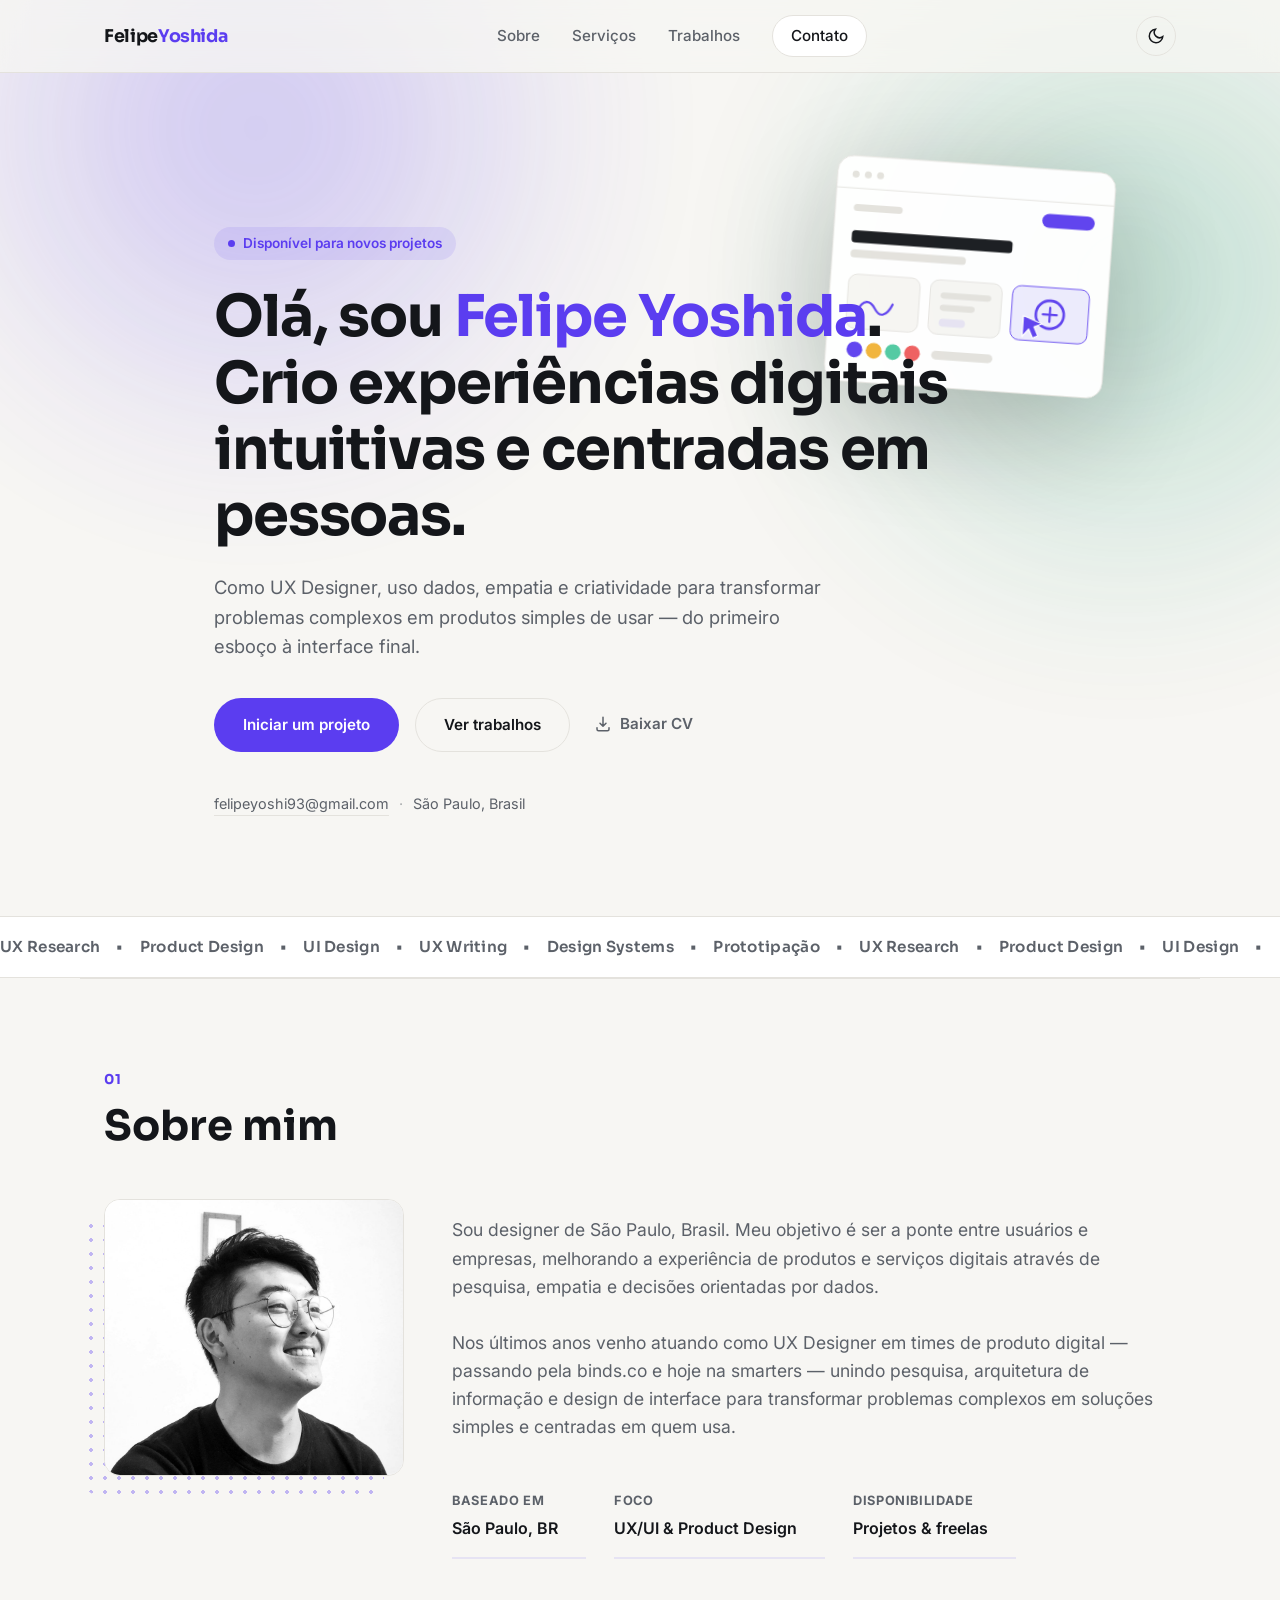
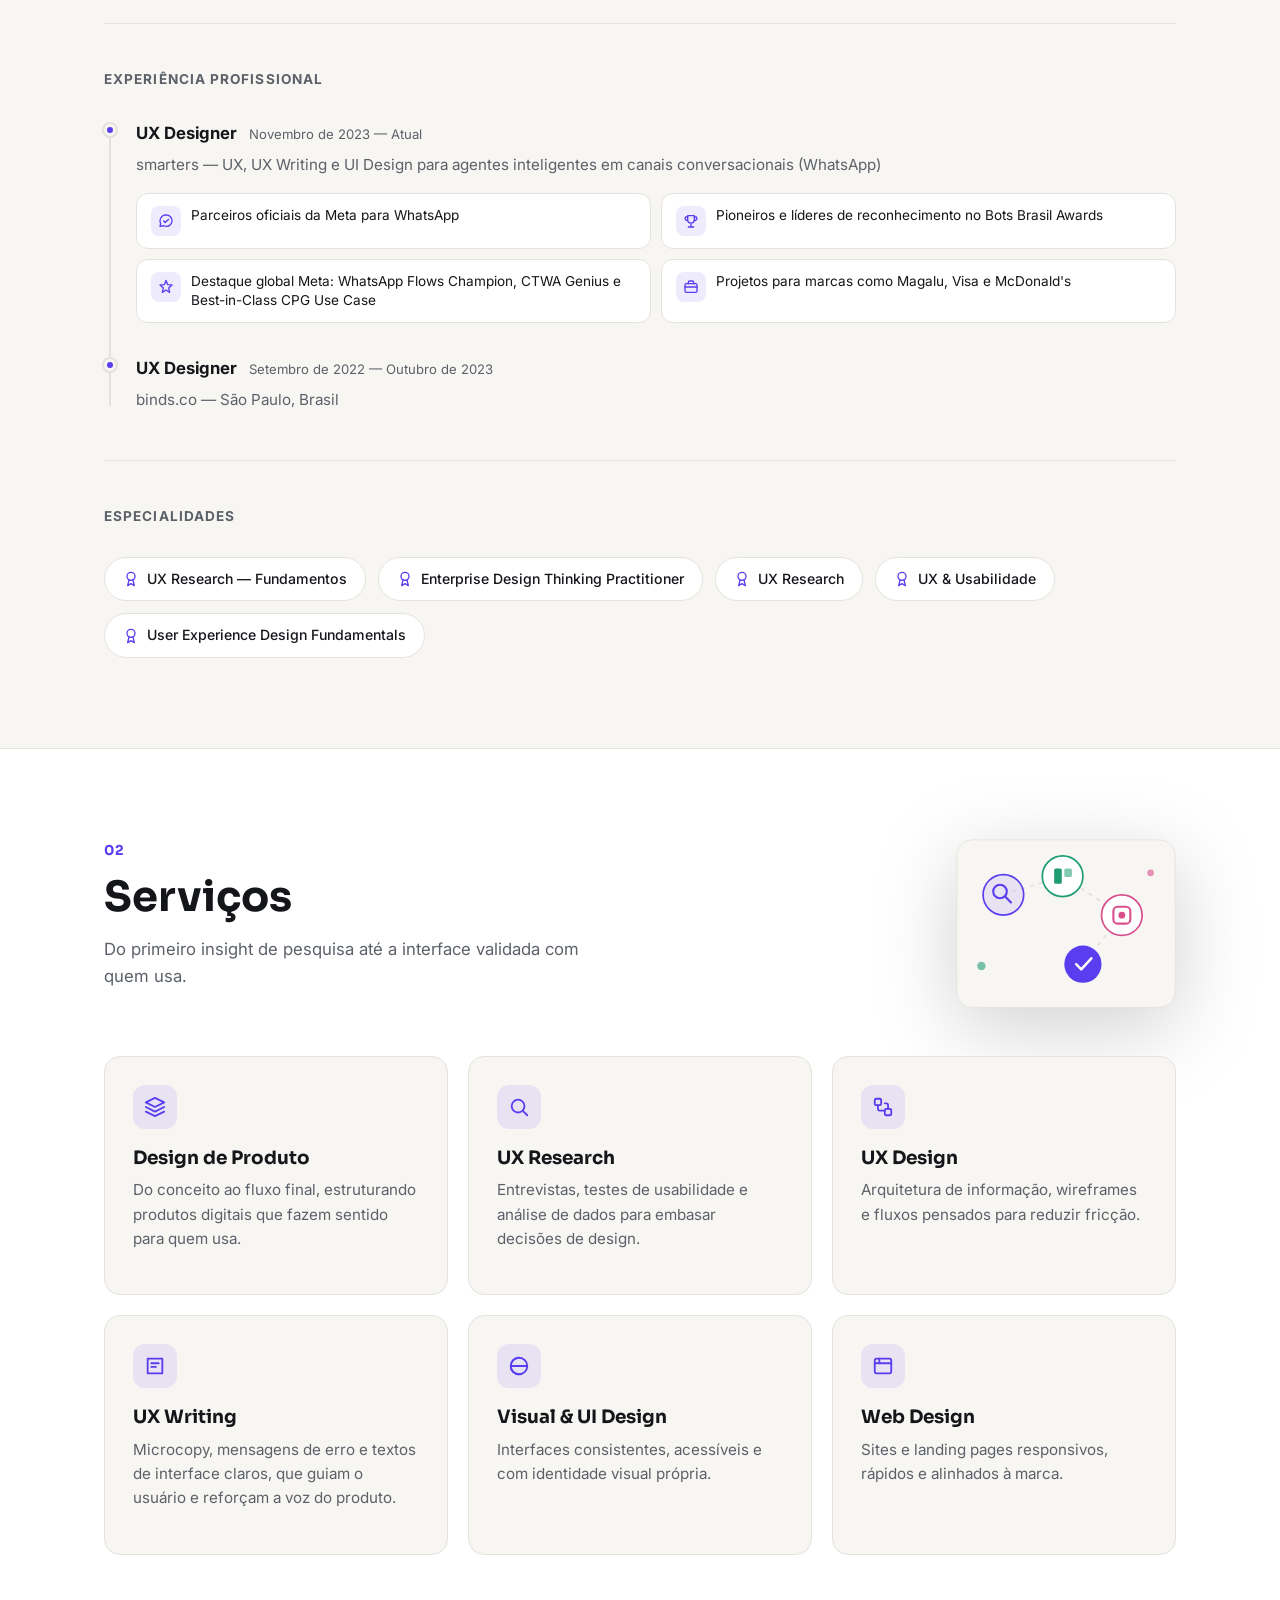
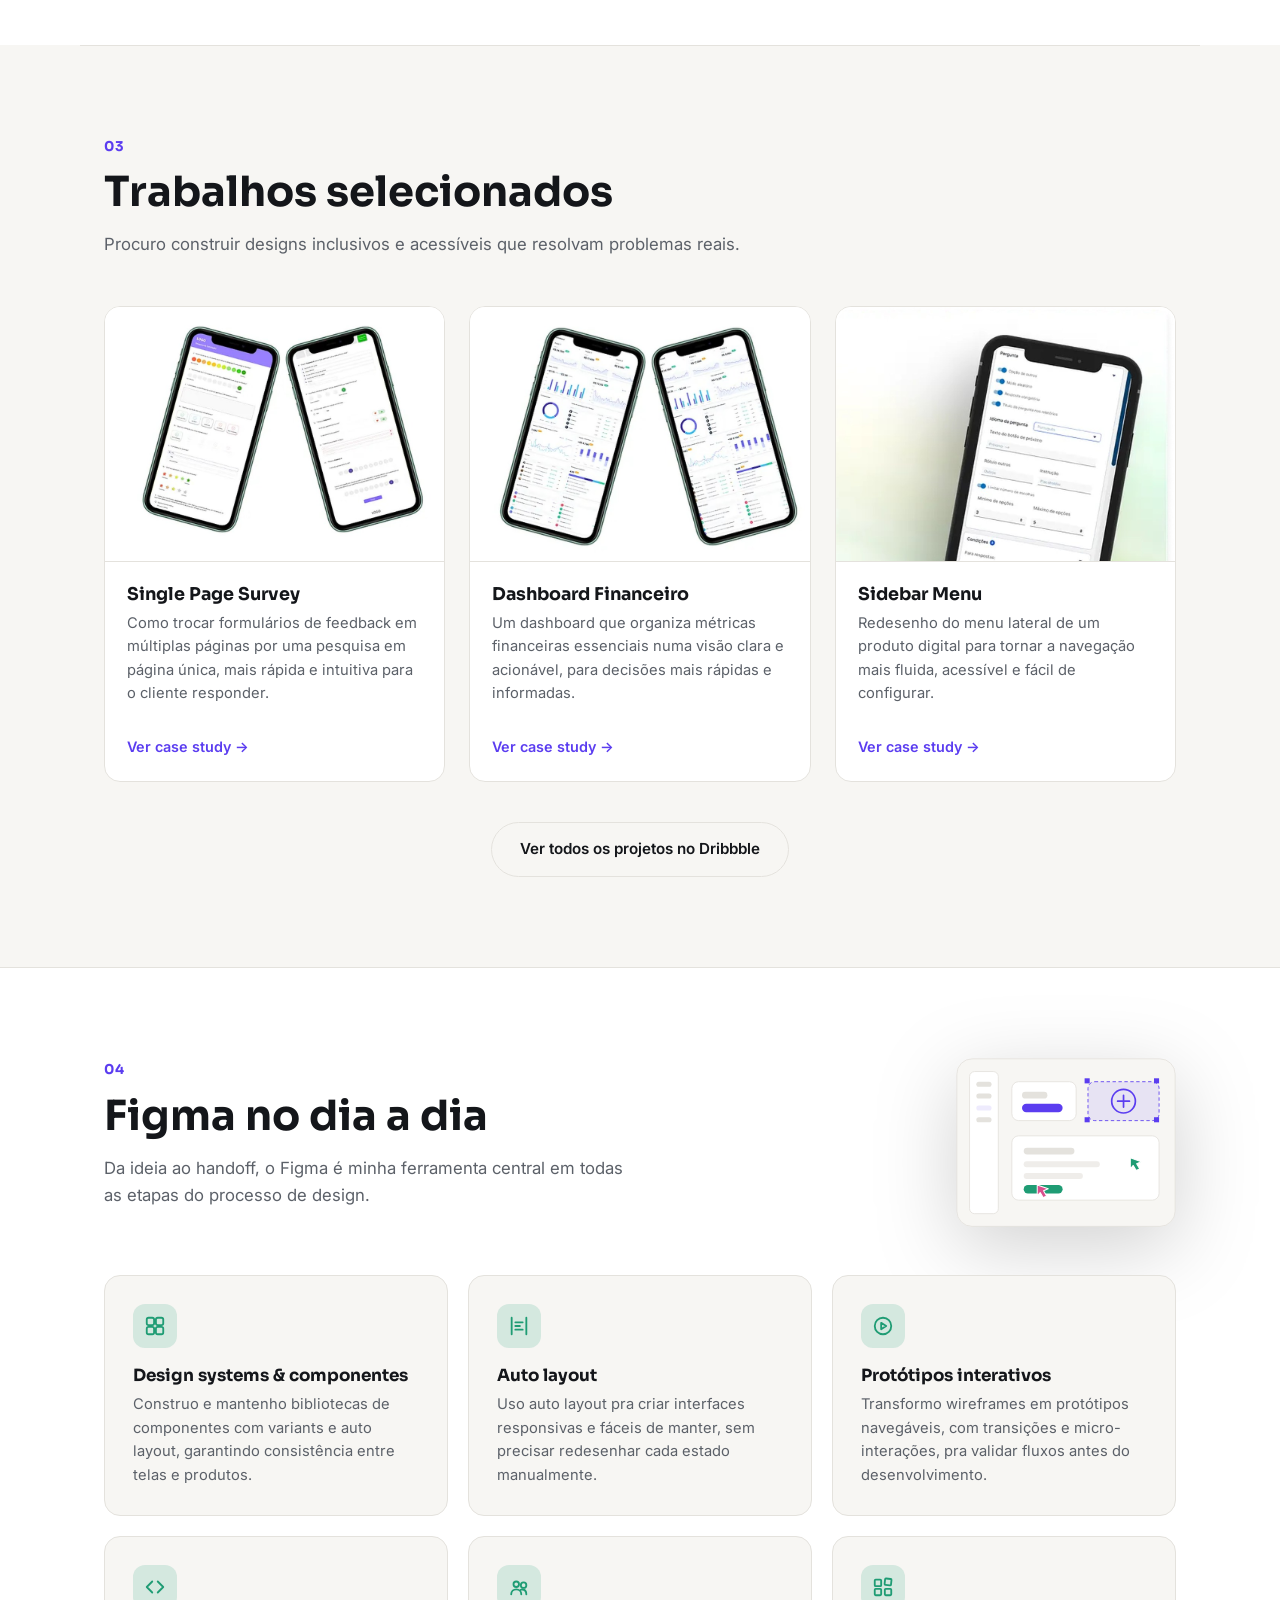
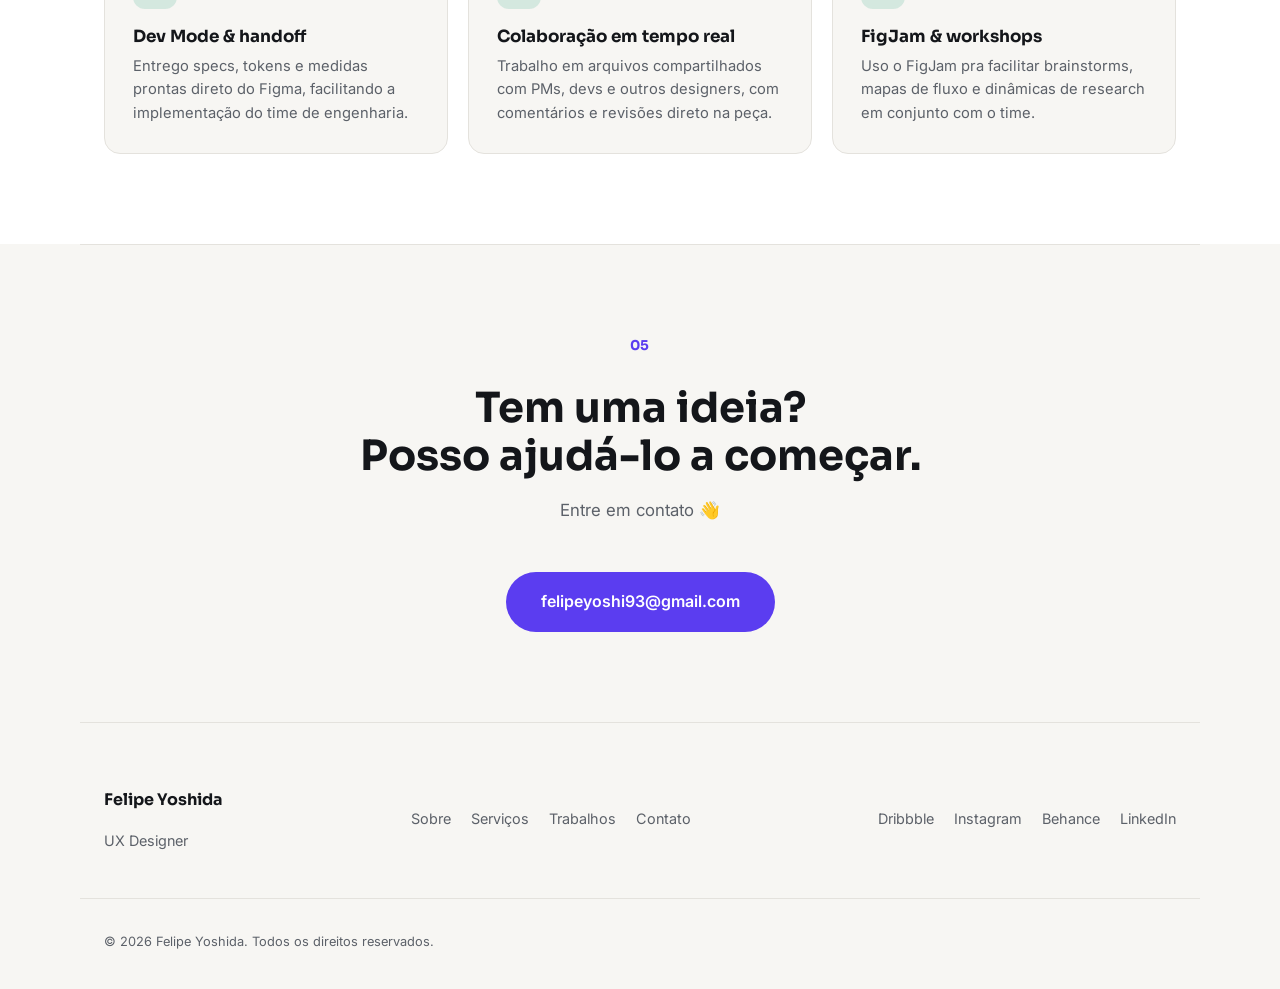
==== index.html @ 9446026a "Initial commit" ====
<!DOCTYPE html>
<html lang="pt-BR">
<head>
<meta charset="UTF-8">
<meta name="viewport" content="width=device-width, initial-scale=1.0">
<title>Felipe Yoshida — UX Designer</title>
<meta name="description" content="Felipe Yoshida, UX Designer em São Paulo. Design de produto, pesquisa de usuário e UI focados em resolver problemas reais.">

<!-- TROQUE pela URL final do site quando publicar (usada no canonical e no Open Graph) -->
<link rel="canonical" href="https://www.felipeyoshida.com/">
<meta property="og:type" content="website">
<meta property="og:title" content="Felipe Yoshida — UX Designer">
<meta property="og:description" content="UX Designer em São Paulo. Design de produto, pesquisa de usuário e UI focados em resolver problemas reais.">
<meta property="og:url" content="https://www.felipeyoshida.com/">
<meta property="og:image" content="https://www.felipeyoshida.com/assets/felipe-photo.jpg">
<meta property="og:locale" content="pt_BR">
<meta name="twitter:card" content="summary_large_image">
<meta name="twitter:title" content="Felipe Yoshida — UX Designer">
<meta name="twitter:description" content="UX Designer em São Paulo. Design de produto, pesquisa de usuário e UI focados em resolver problemas reais.">
<meta name="twitter:image" content="https://www.felipeyoshida.com/assets/felipe-photo.jpg">

<meta name="color-scheme" content="dark light">
<meta name="theme-color" content="#0b0d10" media="(prefers-color-scheme: dark)">
<meta name="theme-color" content="#f7f6f3" media="(prefers-color-scheme: light)">

<link rel="icon" href="data:image/svg+xml,%3Csvg xmlns='http://www.w3.org/2000/svg' viewBox='0 0 32 32'%3E%3Crect width='32' height='32' rx='8' fill='%237c5cff'/%3E%3Ctext x='16' y='22' font-family='sans-serif' font-size='16' font-weight='700' fill='%23ffffff' text-anchor='middle'%3EFY%3C/text%3E%3C/svg%3E">
<link rel="apple-touch-icon" href="data:image/svg+xml,%3Csvg xmlns='http://www.w3.org/2000/svg' viewBox='0 0 32 32'%3E%3Crect width='32' height='32' rx='8' fill='%237c5cff'/%3E%3Ctext x='16' y='22' font-family='sans-serif' font-size='16' font-weight='700' fill='%23ffffff' text-anchor='middle'%3EFY%3C/text%3E%3C/svg%3E">

<link rel="preconnect" href="https://fonts.googleapis.com">
<link rel="preconnect" href="https://fonts.gstatic.com" crossorigin>
<link href="https://fonts.googleapis.com/css2?family=Inter:wght@400;500;600;700;800&family=Sora:wght@600;700;800&display=swap" rel="stylesheet">

<link rel="stylesheet" href="css/style.css">

<script type="application/ld+json">
{
  "@context": "https://schema.org",
  "@type": "Person",
  "name": "Felipe Yoshida",
  "jobTitle": "UX Designer",
  "worksFor": {
    "@type": "Organization",
    "name": "smarters"
  },
  "email": "mailto:felipeyoshi93@gmail.com",
  "address": {
    "@type": "PostalAddress",
    "addressLocality": "São Paulo",
    "addressCountry": "BR"
  },
  "sameAs": [
    "https://dribbble.com/felipe_yoshida",
    "https://www.instagram.com/felipe.tadashi",
    "https://www.behance.net/felipeyoshida1",
    "https://www.linkedin.com/in/felipe-yoshida"
  ]
}
</script>
</head>
<body>

<a class="skip-link" href="#main-content">Pular para o conteúdo</a>

<div class="scroll-progress" id="scroll-progress" aria-hidden="true"></div>

<div class="noise-overlay" aria-hidden="true"></div>

<header class="site-header" id="top">
  <div class="container header-inner">
    <a href="#top" class="logo">Felipe<span>Yoshida</span></a>

    <nav class="main-nav" id="main-nav" aria-label="Navegação principal">
      <a href="#sobre">Sobre</a>
      <a href="#servicos">Serviços</a>
      <a href="#trabalhos">Trabalhos</a>
      <a href="#contato" class="nav-cta">Contato</a>
    </nav>

    <div class="header-actions">
      <button class="theme-toggle" id="theme-toggle" aria-label="Alternar tema claro/escuro" type="button">
        <svg class="icon icon-sun" viewBox="0 0 24 24" fill="none" stroke="currentColor" stroke-width="2"><circle cx="12" cy="12" r="4"/><path d="M12 2v2M12 20v2M4.9 4.9l1.4 1.4M17.7 17.7l1.4 1.4M2 12h2M20 12h2M4.9 19.1l1.4-1.4M17.7 6.3l1.4-1.4"/></svg>
        <svg class="icon icon-moon" viewBox="0 0 24 24" fill="none" stroke="currentColor" stroke-width="2"><path d="M21 12.8A9 9 0 1 1 11.2 3 7 7 0 0 0 21 12.8Z"/></svg>
      </button>
      <button class="menu-toggle" id="menu-toggle" aria-label="Abrir menu" aria-expanded="false" type="button">
        <span></span><span></span><span></span>
      </button>
    </div>
  </div>
</header>

<main id="main-content" tabindex="-1">

  <!-- HERO -->
  <section class="hero container">
    <div class="hero-visual" aria-hidden="true">
      <svg viewBox="0 0 320 260" xmlns="http://www.w3.org/2000/svg" role="img">
        <rect x="1" y="1" width="318" height="258" rx="18" fill="var(--bg-elevated)" stroke="var(--border)"/>
        <circle cx="22" cy="22" r="4" fill="var(--border)"/>
        <circle cx="36" cy="22" r="4" fill="var(--border)"/>
        <circle cx="50" cy="22" r="4" fill="var(--border)"/>
        <line x1="1" y1="38" x2="319" y2="38" stroke="var(--border)"/>

        <rect x="22" y="56" width="56" height="8" rx="4" fill="var(--border)"/>
        <rect x="238" y="52" width="60" height="16" rx="8" fill="var(--accent)"/>

        <rect x="22" y="86" width="184" height="14" rx="4" fill="var(--text)"/>
        <rect x="22" y="108" width="132" height="9" rx="4" fill="var(--border)"/>

        <rect x="22" y="136" width="82" height="62" rx="10" fill="var(--bg)" stroke="var(--border)"/>
        <path d="M34 178c6-14 14-14 20-4s14 8 20-6" fill="none" stroke="var(--accent)" stroke-width="2.5" stroke-linecap="round"/>

        <rect x="116" y="136" width="82" height="62" rx="10" fill="var(--bg)" stroke="var(--border)"/>
        <rect x="128" y="150" width="58" height="7" rx="3.5" fill="var(--border)"/>
        <rect x="128" y="164" width="40" height="7" rx="3.5" fill="var(--border)"/>
        <rect x="128" y="180" width="30" height="9" rx="4.5" fill="var(--accent-soft)"/>

        <rect x="210" y="136" width="88" height="62" rx="10" fill="var(--accent-soft)" stroke="var(--accent)"/>
        <circle cx="254" cy="167" r="16" fill="none" stroke="var(--accent)" stroke-width="3"/>
        <path d="M254 159v16M246 167h16" stroke="var(--accent)" stroke-width="2.5" stroke-linecap="round"/>

        <circle cx="34" cy="222" r="9" fill="var(--accent)"/>
        <circle cx="56" cy="222" r="9" fill="#f2b134"/>
        <circle cx="78" cy="222" r="9" fill="#4cc9a0"/>
        <circle cx="100" cy="222" r="9" fill="#ef5b5b"/>
        <rect x="122" y="217" width="70" height="10" rx="5" fill="var(--border)"/>

        <g transform="translate(224,170)">
          <path d="M0 0 22 8 13 12 18 22 12 25 7 15 0 24Z" fill="var(--accent)" stroke="var(--bg-elevated)" stroke-width="1.5" stroke-linejoin="round"/>
        </g>
      </svg>
    </div>

    <p class="eyebrow reveal">Disponível para novos projetos</p>
    <h1 class="reveal">
      Olá, sou <span class="highlight">Felipe Yoshida</span>.<br>
      Crio experiências digitais intuitivas e centradas em pessoas.
    </h1>
    <p class="hero-sub reveal">
      Como UX Designer, uso dados, empatia e criatividade para transformar problemas complexos
      em produtos simples de usar — do primeiro esboço à interface final.
    </p>
    <div class="hero-actions reveal">
      <a href="#contato" class="btn btn-primary">Iniciar um projeto</a>
      <a href="#trabalhos" class="btn btn-ghost">Ver trabalhos</a>
      <a href="assets/felipe-yoshida-cv.pdf" download class="cv-link">
        <svg viewBox="0 0 24 24" fill="none" stroke="currentColor" stroke-width="2" stroke-linecap="round" stroke-linejoin="round" aria-hidden="true"><path d="M12 3v12m0 0 4-4m-4 4-4-4"/><path d="M4 17v2a2 2 0 0 0 2 2h12a2 2 0 0 0 2-2v-2"/></svg>
        Baixar CV
      </a>
    </div>

    <div class="hero-meta reveal">
      <a href="mailto:felipeyoshi93@gmail.com">felipeyoshi93@gmail.com</a>
      <span class="divider">·</span>
      <span>São Paulo, Brasil</span>
    </div>
  </section>

  <!-- FAIXA DE DESTAQUES: puramente decorativa, reforça as áreas de atuação -->
  <div class="marquee" aria-hidden="true">
    <div class="marquee-track">
      <span>UX Research</span><span class="marquee-dot">•</span>
      <span>Product Design</span><span class="marquee-dot">•</span>
      <span>UI Design</span><span class="marquee-dot">•</span>
      <span>UX Writing</span><span class="marquee-dot">•</span>
      <span>Design Systems</span><span class="marquee-dot">•</span>
      <span>Prototipação</span><span class="marquee-dot">•</span>
      <span>UX Research</span><span class="marquee-dot">•</span>
      <span>Product Design</span><span class="marquee-dot">•</span>
      <span>UI Design</span><span class="marquee-dot">•</span>
      <span>UX Writing</span><span class="marquee-dot">•</span>
      <span>Design Systems</span><span class="marquee-dot">•</span>
      <span>Prototipação</span><span class="marquee-dot">•</span>
    </div>
  </div>

  <!-- SOBRE -->
  <section id="sobre" class="section container">
    <div class="section-head reveal">
      <span class="section-num">01</span>
      <h2>Sobre mim</h2>
    </div>
    <div class="about-grid">
      <div class="about-photo-wrap reveal">
        <div class="about-photo">
          <img src="assets/felipe-photo.jpg" alt="Retrato de Felipe Yoshida sorrindo" loading="lazy">
        </div>
      </div>
      <div class="about-content">
        <p class="about-text reveal">
          Sou designer de São Paulo, Brasil. Meu objetivo é ser a ponte entre usuários e empresas,
          melhorando a experiência de produtos e serviços digitais através de pesquisa, empatia
          e decisões orientadas por dados.
          <br><br>
          Nos últimos anos venho atuando como UX Designer em times de produto digital — passando pela
          binds.co e hoje na smarters — unindo pesquisa, arquitetura de informação e design de interface
          para transformar problemas complexos em soluções simples e centradas em quem usa.
        </p>
        <ul class="about-facts reveal">
          <li><strong>Baseado em</strong><span>São Paulo, BR</span></li>
          <li><strong>Foco</strong><span>UX/UI &amp; Product Design</span></li>
          <li><strong>Disponibilidade</strong><span>Projetos &amp; freelas</span></li>
        </ul>
      </div>
    </div>

    <!-- EXPERIÊNCIA: dados extraídos do PDF exportado do LinkedIn -->
    <div class="experience">
      <h3 class="experience-title reveal">Experiência profissional</h3>
      <ul class="timeline">
        <li class="timeline-item reveal">
          <div class="timeline-marker" aria-hidden="true"></div>
          <div class="timeline-content">
            <div class="timeline-head">
              <strong>UX Designer</strong>
              <span class="timeline-period">Novembro de 2023 — Atual</span>
            </div>
            <p>smarters — UX, UX Writing e UI Design para agentes inteligentes em canais conversacionais (WhatsApp)</p>

            <div class="role-highlights">
              <div class="role-highlight">
                <span class="role-highlight-icon" aria-hidden="true">
                  <svg viewBox="0 0 24 24" fill="none" stroke="currentColor" stroke-width="2" stroke-linecap="round" stroke-linejoin="round"><path d="M21 11.5a8.5 8.5 0 0 1-8.5 8.5c-1.35 0-2.62-.32-3.74-.9L3 20l1.05-4.2A8.46 8.46 0 0 1 3 11.5 8.5 8.5 0 0 1 11.5 3h.6a8.5 8.5 0 0 1 8.9 8.5Z"/><path d="m8.5 12 2.2 2.2L16 9.5"/></svg>
                </span>
                <span>Parceiros oficiais da Meta para WhatsApp</span>
              </div>
              <div class="role-highlight">
                <span class="role-highlight-icon" aria-hidden="true">
                  <svg viewBox="0 0 24 24" fill="none" stroke="currentColor" stroke-width="2" stroke-linecap="round" stroke-linejoin="round"><path d="M8 21h8M12 17v4"/><path d="M7 4h10v6a5 5 0 0 1-10 0V4Z"/><path d="M7 6H4a3 3 0 0 0 3 5M17 6h3a3 3 0 0 1-3 5"/></svg>
                </span>
                <span>Pioneiros e líderes de reconhecimento no Bots Brasil Awards</span>
              </div>
              <div class="role-highlight">
                <span class="role-highlight-icon" aria-hidden="true">
                  <svg viewBox="0 0 24 24" fill="none" stroke="currentColor" stroke-width="2" stroke-linecap="round" stroke-linejoin="round"><path d="M12 2 14.5 8.5 21 9l-5 4.5L17.5 20 12 16.5 6.5 20 8 13.5 3 9l6.5-.5Z"/></svg>
                </span>
                <span>Destaque global Meta: WhatsApp Flows Champion, CTWA Genius e Best-in-Class CPG Use Case</span>
              </div>
              <div class="role-highlight">
                <span class="role-highlight-icon" aria-hidden="true">
                  <svg viewBox="0 0 24 24" fill="none" stroke="currentColor" stroke-width="2" stroke-linecap="round" stroke-linejoin="round"><rect x="3" y="7" width="18" height="13" rx="2"/><path d="M8 7V5a2 2 0 0 1 2-2h4a2 2 0 0 1 2 2v2M3 12h18"/></svg>
                </span>
                <span>Projetos para marcas como Magalu, Visa e McDonald's</span>
              </div>
            </div>
          </div>
        </li>
        <li class="timeline-item reveal">
          <div class="timeline-marker" aria-hidden="true"></div>
          <div class="timeline-content">
            <div class="timeline-head">
              <strong>UX Designer</strong>
              <span class="timeline-period">Setembro de 2022 — Outubro de 2023</span>
            </div>
            <p>binds.co — São Paulo, Brasil</p>
          </div>
        </li>
      </ul>
    </div>

    <!-- ESPECIALIDADES: lista extraída do PDF exportado do LinkedIn -->
    <div class="certifications">
      <h3 class="experience-title reveal">Especialidades</h3>
      <ul class="cert-list">
        <li class="cert-chip reveal">
          <svg viewBox="0 0 24 24" fill="none" stroke="currentColor" stroke-width="2" stroke-linecap="round" stroke-linejoin="round" aria-hidden="true"><circle cx="12" cy="8" r="6"/><path d="M9 13.5 7 22l5-3 5 3-2-8.5"/></svg>
          UX Research — Fundamentos
        </li>
        <li class="cert-chip reveal">
          <svg viewBox="0 0 24 24" fill="none" stroke="currentColor" stroke-width="2" stroke-linecap="round" stroke-linejoin="round" aria-hidden="true"><circle cx="12" cy="8" r="6"/><path d="M9 13.5 7 22l5-3 5 3-2-8.5"/></svg>
          Enterprise Design Thinking Practitioner
        </li>
        <li class="cert-chip reveal">
          <svg viewBox="0 0 24 24" fill="none" stroke="currentColor" stroke-width="2" stroke-linecap="round" stroke-linejoin="round" aria-hidden="true"><circle cx="12" cy="8" r="6"/><path d="M9 13.5 7 22l5-3 5 3-2-8.5"/></svg>
          UX Research
        </li>
        <li class="cert-chip reveal">
          <svg viewBox="0 0 24 24" fill="none" stroke="currentColor" stroke-width="2" stroke-linecap="round" stroke-linejoin="round" aria-hidden="true"><circle cx="12" cy="8" r="6"/><path d="M9 13.5 7 22l5-3 5 3-2-8.5"/></svg>
          UX &amp; Usabilidade
        </li>
        <li class="cert-chip reveal">
          <svg viewBox="0 0 24 24" fill="none" stroke="currentColor" stroke-width="2" stroke-linecap="round" stroke-linejoin="round" aria-hidden="true"><circle cx="12" cy="8" r="6"/><path d="M9 13.5 7 22l5-3 5 3-2-8.5"/></svg>
          User Experience Design Fundamentals
        </li>
      </ul>
    </div>
  </section>

  <!-- SERVIÇOS -->
  <section id="servicos" class="section section-tint">
   <div class="container">
    <div class="section-head section-head--split reveal">
      <div>
        <span class="section-num">02</span>
        <h2>Serviços</h2>
        <p class="section-lede">Do primeiro insight de pesquisa até a interface validada com quem usa.</p>
      </div>
      <div class="section-visual" aria-hidden="true">
        <svg viewBox="0 0 260 200" xmlns="http://www.w3.org/2000/svg" role="img">
          <rect x="1" y="1" width="258" height="198" rx="18" fill="var(--bg)" stroke="var(--border)"/>

          <path d="M56 66 L126 44 L196 90 L150 148" fill="none" stroke="var(--border)" stroke-width="2" stroke-dasharray="5 6"/>

          <g transform="translate(56,66)">
            <circle r="24" fill="var(--accent-soft)" stroke="var(--accent)" stroke-width="2"/>
            <circle cx="-4" cy="-4" r="8" fill="none" stroke="var(--accent)" stroke-width="2.5"/>
            <line x1="2" y1="2" x2="9" y2="9" stroke="var(--accent)" stroke-width="2.5" stroke-linecap="round"/>
          </g>

          <g transform="translate(126,44)">
            <circle r="24" fill="var(--bg-elevated)" stroke="var(--accent-2)" stroke-width="2"/>
            <rect x="-10" y="-9" width="9" height="18" rx="2" fill="var(--accent-2)"/>
            <rect x="2" y="-9" width="9" height="10" rx="2" fill="var(--accent-2)" opacity="0.55"/>
          </g>

          <g transform="translate(196,90)">
            <circle r="24" fill="var(--bg-elevated)" stroke="var(--accent-3)" stroke-width="2"/>
            <rect x="-10" y="-10" width="20" height="20" rx="5" fill="none" stroke="var(--accent-3)" stroke-width="2.5"/>
            <circle cx="0" cy="0" r="4" fill="var(--accent-3)"/>
          </g>

          <g transform="translate(150,148)">
            <circle r="22" fill="var(--accent)"/>
            <path d="M-8 0l6 6 12-13" fill="none" stroke="var(--accent-text)" stroke-width="3" stroke-linecap="round" stroke-linejoin="round"/>
          </g>

          <circle cx="30" cy="150" r="5" fill="var(--accent-2)" opacity="0.6"/>
          <circle cx="230" cy="40" r="4" fill="var(--accent-3)" opacity="0.6"/>
        </svg>
      </div>
    </div>
    <div class="services-grid">
      <article class="service-card reveal">
        <span class="service-icon" aria-hidden="true">
          <svg viewBox="0 0 24 24" fill="none" stroke="currentColor" stroke-width="2" stroke-linecap="round" stroke-linejoin="round"><path d="M12 2 2 7l10 5 10-5-10-5Z"/><path d="M2 17l10 5 10-5"/><path d="M2 12l10 5 10-5"/></svg>
        </span>
        <h3>Design de Produto</h3>
        <p>Do conceito ao fluxo final, estruturando produtos digitais que fazem sentido para quem usa.</p>
      </article>
      <article class="service-card reveal">
        <span class="service-icon" aria-hidden="true">
          <svg viewBox="0 0 24 24" fill="none" stroke="currentColor" stroke-width="2" stroke-linecap="round" stroke-linejoin="round"><circle cx="11" cy="11" r="7"/><path d="m21 21-4.3-4.3"/></svg>
        </span>
        <h3>UX Research</h3>
        <p>Entrevistas, testes de usabilidade e análise de dados para embasar decisões de design.</p>
      </article>
      <article class="service-card reveal">
        <span class="service-icon" aria-hidden="true">
          <svg viewBox="0 0 24 24" fill="none" stroke="currentColor" stroke-width="2" stroke-linecap="round" stroke-linejoin="round"><rect x="3" y="3" width="7" height="7" rx="1.5"/><rect x="14" y="14" width="7" height="7" rx="1.5"/><path d="M6.5 10v4a2 2 0 0 0 2 2H14M17.5 14v-4a2 2 0 0 0-2-2h-1.5"/></svg>
        </span>
        <h3>UX Design</h3>
        <p>Arquitetura de informação, wireframes e fluxos pensados para reduzir fricção.</p>
      </article>
      <article class="service-card reveal">
        <span class="service-icon" aria-hidden="true">
          <svg viewBox="0 0 24 24" fill="none" stroke="currentColor" stroke-width="2" stroke-linecap="round" stroke-linejoin="round"><path d="M4 4h16v16H4z"/><path d="M8 9h8M8 13h5"/></svg>
        </span>
        <h3>UX Writing</h3>
        <p>Microcopy, mensagens de erro e textos de interface claros, que guiam o usuário e reforçam a voz do produto.</p>
      </article>
      <article class="service-card reveal">
        <span class="service-icon" aria-hidden="true">
          <svg viewBox="0 0 24 24" fill="none" stroke="currentColor" stroke-width="2" stroke-linecap="round" stroke-linejoin="round"><circle cx="12" cy="12" r="9"/><path d="M12 3a9 9 0 0 0 0 18M3 12h18"/></svg>
        </span>
        <h3>Visual &amp; UI Design</h3>
        <p>Interfaces consistentes, acessíveis e com identidade visual própria.</p>
      </article>
      <article class="service-card reveal">
        <span class="service-icon" aria-hidden="true">
          <svg viewBox="0 0 24 24" fill="none" stroke="currentColor" stroke-width="2" stroke-linecap="round" stroke-linejoin="round"><rect x="3" y="4" width="18" height="16" rx="2"/><path d="M3 9h18M8 4v5"/></svg>
        </span>
        <h3>Web Design</h3>
        <p>Sites e landing pages responsivos, rápidos e alinhados à marca.</p>
      </article>
    </div>
   </div>
  </section>

  <!-- TRABALHOS -->
  <section id="trabalhos" class="section container">
    <div class="section-head reveal">
      <span class="section-num">03</span>
      <h2>Trabalhos selecionados</h2>
      <p class="section-lede">Procuro construir designs inclusivos e acessíveis que resolvam problemas reais.</p>
    </div>

    <div class="work-grid">
      <article class="work-card reveal">
        <div class="work-thumb" style="background-image:url('assets/projects/projeto-01-card.jpg')" aria-hidden="true"></div>
        <div class="work-info">
          <h3>Single Page Survey</h3>
          <p>Como trocar formulários de feedback em múltiplas páginas por uma pesquisa em página única, mais rápida e intuitiva para o cliente responder.</p>
          <a href="trabalhos/projeto-01.html">Ver case study →</a>
        </div>
      </article>

      <article class="work-card reveal">
        <div class="work-thumb" style="background-image:url('assets/projects/projeto-02-card.jpg')" aria-hidden="true"></div>
        <div class="work-info">
          <h3>Dashboard Financeiro</h3>
          <p>Um dashboard que organiza métricas financeiras essenciais numa visão clara e acionável, para decisões mais rápidas e informadas.</p>
          <a href="trabalhos/projeto-02.html">Ver case study →</a>
        </div>
      </article>

      <article class="work-card reveal">
        <div class="work-thumb" style="background-image:url('assets/projects/projeto-03-card.jpg')" aria-hidden="true"></div>
        <div class="work-info">
          <h3>Sidebar Menu</h3>
          <p>Redesenho do menu lateral de um produto digital para tornar a navegação mais fluida, acessível e fácil de configurar.</p>
          <a href="trabalhos/projeto-03.html">Ver case study →</a>
        </div>
      </article>
    </div>

    <div class="work-all reveal">
      <a href="https://dribbble.com/felipe_yoshida" target="_blank" rel="noopener noreferrer" class="btn btn-ghost">Ver todos os projetos no Dribbble</a>
    </div>
  </section>

  <!-- FIGMA NO DIA A DIA -->
  <section id="figma" class="section section-tint">
   <div class="container">
    <div class="section-head section-head--split reveal">
      <div>
        <span class="section-num">04</span>
        <h2>Figma no dia a dia</h2>
        <p class="section-lede">Da ideia ao handoff, o Figma é minha ferramenta central em todas as etapas do processo de design.</p>
      </div>
      <div class="section-visual" aria-hidden="true">
        <svg viewBox="0 0 260 200" xmlns="http://www.w3.org/2000/svg" role="img">
          <rect x="1" y="1" width="258" height="198" rx="18" fill="var(--bg)" stroke="var(--border)"/>

          <rect x="16" y="16" width="34" height="168" rx="6" fill="var(--bg-elevated)" stroke="var(--border)"/>
          <rect x="24" y="28" width="18" height="6" rx="3" fill="var(--border)"/>
          <rect x="24" y="42" width="18" height="6" rx="3" fill="var(--border)"/>
          <rect x="24" y="56" width="18" height="6" rx="3" fill="var(--accent-soft)"/>
          <rect x="24" y="70" width="18" height="6" rx="3" fill="var(--border)"/>

          <rect x="66" y="28" width="76" height="46" rx="8" fill="var(--bg-elevated)" stroke="var(--border)"/>
          <rect x="78" y="40" width="30" height="8" rx="4" fill="var(--border)"/>
          <rect x="78" y="54" width="48" height="10" rx="5" fill="var(--accent)"/>

          <rect x="156" y="28" width="84" height="46" rx="8" fill="var(--accent-soft)" stroke="var(--accent)" stroke-dasharray="4 3"/>
          <rect x="152" y="24" width="6" height="6" fill="var(--accent)"/>
          <rect x="234" y="24" width="6" height="6" fill="var(--accent)"/>
          <rect x="152" y="70" width="6" height="6" fill="var(--accent)"/>
          <rect x="234" y="70" width="6" height="6" fill="var(--accent)"/>
          <circle cx="198" cy="51" r="14" fill="none" stroke="var(--accent)" stroke-width="2"/>
          <path d="M198 44v14M191 51h14" stroke="var(--accent)" stroke-width="2" stroke-linecap="round"/>

          <rect x="66" y="92" width="174" height="76" rx="8" fill="var(--bg-elevated)" stroke="var(--border)"/>
          <rect x="80" y="106" width="60" height="8" rx="4" fill="var(--border)"/>
          <rect x="80" y="122" width="90" height="7" rx="3.5" fill="var(--border)" opacity="0.6"/>
          <rect x="80" y="136" width="70" height="7" rx="3.5" fill="var(--border)" opacity="0.6"/>
          <rect x="80" y="150" width="46" height="10" rx="5" fill="var(--accent-2)"/>

          <g transform="translate(206,118)">
            <path d="M0 0 13 4.5 7.5 7 11 13 7 15 3.5 9 0 13Z" fill="var(--accent-2)" stroke="var(--bg-elevated)" stroke-width="1.2" stroke-linejoin="round"/>
          </g>
          <g transform="translate(96,150)">
            <path d="M0 0 13 4.5 7.5 7 11 13 7 15 3.5 9 0 13Z" fill="var(--accent-3)" stroke="var(--bg-elevated)" stroke-width="1.2" stroke-linejoin="round"/>
          </g>
        </svg>
      </div>
    </div>

    <div class="figma-grid">
      <article class="figma-card reveal">
        <span class="figma-icon" aria-hidden="true">
          <svg viewBox="0 0 24 24" fill="none" stroke="currentColor" stroke-width="2" stroke-linecap="round" stroke-linejoin="round"><rect x="3" y="3" width="8" height="8" rx="2"/><rect x="13" y="3" width="8" height="8" rx="2"/><rect x="3" y="13" width="8" height="8" rx="2"/><rect x="13" y="13" width="8" height="8" rx="2"/></svg>
        </span>
        <h3>Design systems &amp; componentes</h3>
        <p>Construo e mantenho bibliotecas de componentes com variants e auto layout, garantindo consistência entre telas e produtos.</p>
      </article>

      <article class="figma-card reveal">
        <span class="figma-icon" aria-hidden="true">
          <svg viewBox="0 0 24 24" fill="none" stroke="currentColor" stroke-width="2" stroke-linecap="round" stroke-linejoin="round"><path d="M4 3v18M20 3v18"/><path d="M8 8h8M8 12h5M8 16h8"/></svg>
        </span>
        <h3>Auto layout</h3>
        <p>Uso auto layout pra criar interfaces responsivas e fáceis de manter, sem precisar redesenhar cada estado manualmente.</p>
      </article>

      <article class="figma-card reveal">
        <span class="figma-icon" aria-hidden="true">
          <svg viewBox="0 0 24 24" fill="none" stroke="currentColor" stroke-width="2" stroke-linecap="round" stroke-linejoin="round"><circle cx="12" cy="12" r="9"/><path d="M10 8.5 15.5 12 10 15.5v-7Z"/></svg>
        </span>
        <h3>Protótipos interativos</h3>
        <p>Transformo wireframes em protótipos navegáveis, com transições e micro-interações, pra validar fluxos antes do desenvolvimento.</p>
      </article>

      <article class="figma-card reveal">
        <span class="figma-icon" aria-hidden="true">
          <svg viewBox="0 0 24 24" fill="none" stroke="currentColor" stroke-width="2" stroke-linecap="round" stroke-linejoin="round"><path d="M9 18 3 12l6-6M15 6l6 6-6 6"/></svg>
        </span>
        <h3>Dev Mode &amp; handoff</h3>
        <p>Entrego specs, tokens e medidas prontas direto do Figma, facilitando a implementação do time de engenharia.</p>
      </article>

      <article class="figma-card reveal">
        <span class="figma-icon" aria-hidden="true">
          <svg viewBox="0 0 24 24" fill="none" stroke="currentColor" stroke-width="2" stroke-linecap="round" stroke-linejoin="round"><circle cx="9" cy="9" r="3"/><circle cx="17" cy="10" r="3"/><path d="M3.5 20c0-3.3 2.5-5.5 5.5-5.5s5.5 2.2 5.5 5.5M14 15c.5-.2 1-.3 1.5-.3 2.8 0 4.5 2.1 4.5 5.3"/></svg>
        </span>
        <h3>Colaboração em tempo real</h3>
        <p>Trabalho em arquivos compartilhados com PMs, devs e outros designers, com comentários e revisões direto na peça.</p>
      </article>

      <article class="figma-card reveal">
        <span class="figma-icon" aria-hidden="true">
          <svg viewBox="0 0 24 24" fill="none" stroke="currentColor" stroke-width="2" stroke-linecap="round" stroke-linejoin="round"><rect x="3" y="4" width="7" height="7" rx="1"/><rect x="14" y="3" width="7" height="7" rx="1" transform="rotate(6 17.5 6.5)"/><rect x="3" y="14" width="7" height="7" rx="1"/><rect x="14" y="14" width="7" height="7" rx="1"/></svg>
        </span>
        <h3>FigJam &amp; workshops</h3>
        <p>Uso o FigJam pra facilitar brainstorms, mapas de fluxo e dinâmicas de research em conjunto com o time.</p>
      </article>
    </div>
   </div>
  </section>

  <!-- CONTATO -->
  <section id="contato" class="section container contact-section">
    <div class="contact-box reveal">
      <span class="section-num">05</span>
      <h2>Tem uma ideia?<br>Posso ajudá-lo a começar.</h2>
      <p>Entre em contato 👋</p>
      <a href="mailto:felipeyoshi93@gmail.com" class="btn btn-primary btn-lg">felipeyoshi93@gmail.com</a>
    </div>
  </section>

</main>

<footer class="site-footer">
  <div class="container footer-inner">
    <div>
      <p class="footer-name">Felipe Yoshida</p>
      <p class="footer-role">UX Designer</p>
    </div>

    <nav class="footer-nav" aria-label="Navegação do rodapé">
      <a href="#sobre">Sobre</a>
      <a href="#servicos">Serviços</a>
      <a href="#trabalhos">Trabalhos</a>
      <a href="#contato">Contato</a>
    </nav>

    <div class="footer-social">
      <a href="https://dribbble.com/felipe_yoshida" target="_blank" rel="noopener noreferrer">Dribbble</a>
      <a href="https://www.instagram.com/felipe.tadashi" target="_blank" rel="noopener noreferrer">Instagram</a>
      <a href="https://www.behance.net/felipeyoshida1" target="_blank" rel="noopener noreferrer">Behance</a>
      <a href="https://www.linkedin.com/in/felipe-yoshida" target="_blank" rel="noopener noreferrer">LinkedIn</a>
    </div>
  </div>
  <div class="container footer-bottom">
    <p>© <span id="year"></span> Felipe Yoshida. Todos os direitos reservados.</p>
  </div>
</footer>

<button id="back-to-top" class="back-to-top" aria-label="Voltar ao topo" type="button" hidden>
  <svg viewBox="0 0 24 24" fill="none" stroke="currentColor" stroke-width="2" aria-hidden="true"><path d="M12 19V5M5 12l7-7 7 7"/></svg>
</button>

<script src="js/script.js"></script>
</body>
</html>
---- css/style.css ----
/* ============================================
   Felipe Yoshida — Portfolio
   ============================================ */

:root {
  --bg: #0b0d10;
  --bg-elevated: #111418;
  --text: #eef0f2;
  --text-muted: #9aa1a9;
  --border: #22262c;
  --accent: #7c5cff;
  --accent-soft: #7c5cff22;
  --accent-text: #0b0d10;
  --accent-2: #4cc9a0;
  --accent-3: #ff6fae;
  --font-display: 'Sora', 'Inter', sans-serif;
  --font-body: 'Inter', sans-serif;
  --radius: 16px;
  --container: 1120px;
  --transition: 0.35s cubic-bezier(.4,0,.2,1);
}

[data-theme="light"] {
  --bg: #f7f6f3;
  --bg-elevated: #ffffff;
  --text: #14161a;
  --text-muted: #5c6169;
  --border: #e4e2dd;
  --accent: #5b3df0;
  --accent-soft: #5b3df01a;
  --accent-text: #ffffff;
  --accent-2: #1f9c74;
  --accent-3: #d94f8c;
}

* { box-sizing: border-box; }
html { scroll-behavior: smooth; }

/* Respeita quem prefere menos movimento na tela (acessibilidade) */
@media (prefers-reduced-motion: reduce) {
  html { scroll-behavior: auto; }
  *, *::before, *::after {
    animation-duration: 0.01ms !important;
    animation-iteration-count: 1 !important;
    transition-duration: 0.01ms !important;
    scroll-behavior: auto !important;
  }
}

/* Link "pular para o conteúdo", só aparece com navegação por teclado */
.skip-link {
  position: fixed;
  top: -60px;
  left: 16px;
  z-index: 1000;
  background: var(--accent);
  color: #fff;
  padding: 12px 20px;
  border-radius: 8px;
  font-weight: 600;
  font-size: 0.9rem;
  transition: top 0.2s ease;
}
.skip-link:focus {
  top: 16px;
}

/* Estado de foco visível e consistente para navegação por teclado */
a:focus-visible,
button:focus-visible {
  outline: 2px solid var(--accent);
  outline-offset: 3px;
  border-radius: 4px;
}

body {
  margin: 0;
  background: var(--bg);
  color: var(--text);
  font-family: var(--font-body);
  line-height: 1.6;
  -webkit-font-smoothing: antialiased;
  transition: background var(--transition), color var(--transition);
}

.container {
  max-width: var(--container);
  margin: 0 auto;
  padding: 0 24px;
}

h1, h2, h3 {
  font-family: var(--font-display);
  font-weight: 700;
  line-height: 1.15;
  margin: 0;
}

a { color: inherit; text-decoration: none; }

.noise-overlay {
  position: fixed;
  inset: 0;
  pointer-events: none;
  z-index: 0;
  overflow: hidden;
  opacity: .8;
}
.noise-overlay::before,
.noise-overlay::after {
  content: "";
  position: absolute;
  width: 60vmax;
  height: 60vmax;
  border-radius: 50%;
  filter: blur(80px);
  opacity: .35;
  will-change: transform;
}
.noise-overlay::before {
  top: -20vmax;
  left: -10vmax;
  background: radial-gradient(circle, var(--accent), transparent 70%);
  animation: mesh-drift-a 26s ease-in-out infinite;
}
.noise-overlay::after {
  top: -8vmax;
  right: -18vmax;
  background: radial-gradient(circle, var(--accent-2), transparent 70%);
  animation: mesh-drift-b 32s ease-in-out infinite;
}
@keyframes mesh-drift-a {
  0%, 100% { transform: translate(0, 0) scale(1); }
  50% { transform: translate(6vmax, 8vmax) scale(1.1); }
}
@keyframes mesh-drift-b {
  0%, 100% { transform: translate(0, 0) scale(1); }
  50% { transform: translate(-7vmax, 6vmax) scale(1.05); }
}

/* ---------- Header ---------- */
.site-header {
  position: sticky;
  top: 0;
  z-index: 100;
  backdrop-filter: blur(14px);
  background: var(--bg); /* fallback para navegadores sem suporte a color-mix() */
  background: color-mix(in srgb, var(--bg) 78%, transparent);
  border-bottom: 1px solid var(--border);
}

.header-inner {
  display: flex;
  align-items: center;
  justify-content: space-between;
  height: 72px;
}

.logo {
  font-family: var(--font-display);
  font-weight: 700;
  font-size: 1.1rem;
  letter-spacing: -0.02em;
}
.logo span { color: var(--accent); }

.main-nav {
  display: flex;
  align-items: center;
  gap: 32px;
  font-size: 0.95rem;
  font-weight: 500;
}

.main-nav a {
  color: var(--text-muted);
  transition: color var(--transition);
}
.main-nav a:hover { color: var(--text); }
.main-nav a.active:not(.nav-cta) { color: var(--accent); }

.nav-cta {
  color: var(--text) !important;
  background: var(--bg-elevated);
  border: 1px solid var(--border);
  padding: 8px 18px;
  border-radius: 999px;
}
.nav-cta:hover { border-color: var(--accent); }

.header-actions {
  display: flex;
  align-items: center;
  gap: 8px;
}

.theme-toggle, .menu-toggle {
  background: none;
  border: 1px solid var(--border);
  border-radius: 999px;
  width: 40px;
  height: 40px;
  display: flex;
  align-items: center;
  justify-content: center;
  cursor: pointer;
  color: var(--text);
}

.theme-toggle .icon { width: 18px; height: 18px; }
.theme-toggle .icon-moon { display: none; }
[data-theme="light"] .theme-toggle .icon-sun { display: none; }
[data-theme="light"] .theme-toggle .icon-moon { display: block; }

.menu-toggle {
  display: none;
  flex-direction: column;
  gap: 4px;
}
.menu-toggle span {
  width: 18px;
  height: 2px;
  background: var(--text);
  border-radius: 2px;
  transition: var(--transition);
}

/* ---------- Scroll progress bar ---------- */
.scroll-progress {
  position: fixed;
  top: 0;
  left: 0;
  height: 3px;
  width: 0%;
  background: var(--accent);
  z-index: 200;
  transition: width 0.1s linear;
}

/* ---------- Hero ---------- */
.hero {
  position: relative;
  z-index: 1;
  padding: 140px 24px 100px;
  max-width: 900px;
  overflow: visible;
}

.hero-visual {
  position: absolute;
  top: 90px;
  right: -20px;
  width: 280px;
  opacity: 0.95;
  filter: drop-shadow(0 30px 60px rgba(0,0,0,0.25));
  transform: rotate(4deg);
  animation: hero-float 6s ease-in-out infinite;
}
@keyframes hero-float {
  0%, 100% { transform: rotate(4deg) translateY(0); }
  50% { transform: rotate(4deg) translateY(-14px); }
}
.hero-visual svg {
  width: 100%;
  height: auto;
  display: block;
  border-radius: var(--radius);
}
@media (max-width: 1180px) {
  .hero-visual { display: none; }
}

.eyebrow {
  display: inline-flex;
  align-items: center;
  gap: 8px;
  font-size: 0.85rem;
  font-weight: 600;
  color: var(--accent);
  background: var(--accent-soft);
  padding: 6px 14px;
  border-radius: 999px;
  margin-bottom: 24px;
}
.eyebrow::before {
  content: "";
  width: 7px; height: 7px;
  background: var(--accent);
  border-radius: 50%;
}

.hero h1 {
  font-size: clamp(2.2rem, 5vw, 3.6rem);
  letter-spacing: -0.02em;
}
.highlight { color: var(--accent); }

.hero-sub {
  margin-top: 24px;
  font-size: 1.15rem;
  color: var(--text-muted);
  max-width: 620px;
}

.hero-actions {
  display: flex;
  gap: 16px;
  margin-top: 36px;
  flex-wrap: wrap;
}

.btn {
  display: inline-flex;
  align-items: center;
  justify-content: center;
  padding: 14px 28px;
  border-radius: 999px;
  font-weight: 600;
  font-size: 0.95rem;
  transition: transform var(--transition), background var(--transition), border-color var(--transition);
  border: 1px solid transparent;
}
.btn:hover { transform: translateY(-2px); }

.btn-primary {
  background: var(--accent);
  color: var(--accent-text);
}
.btn-primary:hover { opacity: 0.92; }

.btn-ghost {
  border-color: var(--border);
  color: var(--text);
}
.btn-ghost:hover { border-color: var(--accent); }

.btn-lg { padding: 16px 34px; font-size: 1rem; }

.cv-link {
  display: inline-flex;
  align-items: center;
  gap: 8px;
  padding: 14px 8px;
  font-weight: 600;
  font-size: 0.95rem;
  color: var(--text-muted);
  border-bottom: 1px solid transparent;
  transition: color var(--transition), border-color var(--transition), transform var(--transition);
}
.cv-link svg { width: 18px; height: 18px; flex-shrink: 0; }
.cv-link:hover {
  color: var(--accent);
  border-color: var(--accent);
  transform: translateY(-2px);
}

.hero-meta {
  margin-top: 40px;
  display: flex;
  align-items: center;
  gap: 10px;
  color: var(--text-muted);
  font-size: 0.9rem;
}
.hero-meta a { border-bottom: 1px solid var(--border); }
.hero-meta a:hover { border-color: var(--accent); color: var(--accent); }
.divider { opacity: 0.5; }

/* ---------- Faixa "marquee" de destaques ---------- */
.marquee {
  position: relative;
  z-index: 1;
  overflow: hidden;
  border-top: 1px solid var(--border);
  border-bottom: 1px solid var(--border);
  background: var(--bg-elevated);
  padding: 18px 0;
}
.marquee-track {
  display: flex;
  align-items: center;
  gap: 16px;
  width: max-content;
  white-space: nowrap;
  animation: marquee-scroll 32s linear infinite;
}
.marquee-track span {
  font-family: var(--font-display);
  font-size: 0.95rem;
  font-weight: 600;
  color: var(--text-muted);
  letter-spacing: 0.02em;
}
.marquee-dot { color: var(--accent); font-weight: 700; }
@keyframes marquee-scroll {
  from { transform: translateX(0); }
  to { transform: translateX(-50%); }
}

/* ---------- Sections ---------- */
.section {
  position: relative;
  z-index: 1;
  padding: 90px 24px;
  border-top: 1px solid var(--border);
}

.section-head {
  margin-bottom: 48px;
  max-width: 640px;
}

.section-num {
  display: block;
  font-family: var(--font-display);
  font-size: 0.85rem;
  color: var(--accent);
  font-weight: 700;
  margin-bottom: 12px;
  letter-spacing: 0.05em;
}

.section-head h2 {
  font-size: clamp(1.8rem, 3.5vw, 2.6rem);
}

.section-lede {
  margin-top: 14px;
  color: var(--text-muted);
  font-size: 1.05rem;
}

.section-head--split {
  display: flex;
  align-items: center;
  justify-content: space-between;
  gap: 40px;
  max-width: none;
}
.section-head--split > div:first-child { max-width: 520px; }

.section-visual {
  flex-shrink: 0;
  width: 220px;
}
.section-visual svg {
  width: 100%;
  height: auto;
  display: block;
  filter: drop-shadow(0 20px 40px rgba(0,0,0,0.18));
}
@media (max-width: 900px) {
  .section-head--split { flex-direction: column; align-items: flex-start; }
  .section-visual { display: none; }
}

/* ---------- About ---------- */
.about-grid {
  display: grid;
  grid-template-columns: 300px 1fr;
  gap: 48px;
  align-items: start;
}

.about-photo-wrap {
  position: relative;
}
.about-photo-wrap::before {
  content: "";
  position: absolute;
  top: 20px;
  left: -20px;
  width: 100%;
  height: 100%;
  border-radius: var(--radius);
  background-image: radial-gradient(var(--accent) 1.6px, transparent 1.6px);
  background-size: 14px 14px;
  opacity: 0.35;
  z-index: -1;
}
.about-photo {
  border-radius: var(--radius);
  overflow: hidden;
  border: 1px solid var(--border);
  background: var(--bg-elevated);
  position: relative;
}
.about-photo img {
  width: 100%;
  display: block;
  aspect-ratio: 4 / 3.7;
  object-fit: cover;
  filter: grayscale(1) contrast(1.02);
}

.about-content {
  display: flex;
  flex-direction: column;
  gap: 32px;
}

.about-text {
  font-size: 1.1rem;
  color: var(--text-muted);
}
.about-text em { color: var(--text); font-style: normal; opacity: 0.7; font-size: 0.95rem; }

.about-facts {
  list-style: none;
  margin: 0;
  padding: 0;
  display: flex;
  flex-wrap: wrap;
  gap: 28px;
}
.about-facts li {
  display: flex;
  flex-direction: column;
  gap: 4px;
  padding-bottom: 16px;
  padding-right: 28px;
  border-bottom: 2px solid var(--accent-soft);
}
.about-facts strong {
  font-size: 0.8rem;
  text-transform: uppercase;
  letter-spacing: 0.05em;
  color: var(--text-muted);
}
.about-facts span { font-weight: 600; }

/* Tint alternado entre seções, pra dar mais ritmo à página.
   Essa seção tem um .container aninhado dentro dela (em vez de acumular
   as duas classes no mesmo elemento) para o fundo poder ir de ponta a
   ponta da tela; por isso zeramos o padding horizontal duplicado aqui. */
.section-tint {
  background: var(--bg-elevated);
  padding-left: 0;
  padding-right: 0;
}

/* ---------- Experiência (timeline) ---------- */
.experience {
  margin-top: 64px;
  padding-top: 48px;
  border-top: 1px solid var(--border);
}
.experience-title {
  font-family: var(--font-body);
  font-size: 0.85rem;
  font-weight: 700;
  text-transform: uppercase;
  letter-spacing: 0.08em;
  color: var(--text-muted);
  margin: 0 0 32px;
}
.timeline {
  list-style: none;
  margin: 0;
  padding: 0;
  position: relative;
}
.timeline::before {
  content: "";
  position: absolute;
  left: 5px;
  top: 6px;
  bottom: 6px;
  width: 2px;
  background: var(--border);
}
.timeline-item {
  position: relative;
  padding-left: 32px;
  padding-bottom: 32px;
}
.timeline-item:last-child { padding-bottom: 0; }
.timeline-marker {
  position: absolute;
  left: 0;
  top: 4px;
  width: 12px;
  height: 12px;
  border-radius: 50%;
  background: var(--accent);
  border: 3px solid var(--bg);
  box-shadow: 0 0 0 2px var(--border);
}
.timeline-head {
  display: flex;
  align-items: baseline;
  gap: 12px;
  flex-wrap: wrap;
}
.timeline-head strong { font-size: 1.05rem; }
.timeline-period {
  font-size: 0.82rem;
  color: var(--text-muted);
  white-space: nowrap;
}
.timeline-content p {
  margin: 6px 0 0;
  color: var(--text-muted);
  font-size: 0.95rem;
}

.role-highlights {
  display: grid;
  grid-template-columns: 1fr 1fr;
  gap: 10px;
  margin-top: 16px;
}
@media (max-width: 640px) {
  .role-highlights { grid-template-columns: 1fr; }
}
.role-highlight {
  display: flex;
  align-items: flex-start;
  gap: 10px;
  padding: 12px 14px;
  border-radius: 12px;
  border: 1px solid var(--border);
  background: var(--bg-elevated);
}
.role-highlight-icon {
  flex-shrink: 0;
  width: 30px;
  height: 30px;
  border-radius: 8px;
  background: var(--accent-soft);
  color: var(--accent);
  display: flex;
  align-items: center;
  justify-content: center;
}
.role-highlight-icon svg { width: 16px; height: 16px; }
.role-highlight span:last-child {
  font-size: 0.85rem;
  color: var(--text);
  line-height: 1.4;
}

/* ---------- Certificados ---------- */
.certifications {
  margin-top: 48px;
  padding-top: 48px;
  border-top: 1px solid var(--border);
}
.cert-list {
  list-style: none;
  margin: 0;
  padding: 0;
  display: flex;
  flex-wrap: wrap;
  gap: 12px;
}
.cert-chip {
  display: inline-flex;
  align-items: center;
  gap: 8px;
  padding: 10px 18px;
  border-radius: 999px;
  border: 1px solid var(--border);
  background: var(--bg-elevated);
  font-size: 0.88rem;
  font-weight: 500;
  color: var(--text);
  transition: border-color var(--transition), transform var(--transition);
}
.cert-chip:hover {
  border-color: var(--accent);
  transform: translateY(-2px);
}
.cert-chip svg {
  width: 16px;
  height: 16px;
  color: var(--accent);
  flex-shrink: 0;
}

/* ---------- Figma no dia a dia ---------- */
.figma-grid {
  display: grid;
  grid-template-columns: repeat(3, 1fr);
  gap: 20px;
  margin-top: 48px;
}
.figma-card {
  background: var(--bg);
  border: 1px solid var(--border);
  border-radius: var(--radius);
  padding: 28px;
  transition: transform var(--transition), border-color var(--transition), box-shadow var(--transition);
}
.figma-card:hover {
  transform: translateY(-4px);
  border-color: var(--accent-2);
}
.figma-icon {
  display: inline-flex;
  align-items: center;
  justify-content: center;
  width: 44px;
  height: 44px;
  border-radius: 12px;
  background: color-mix(in srgb, var(--accent-2) 16%, transparent);
  color: var(--accent-2);
  margin-bottom: 18px;
}
.figma-icon svg { width: 22px; height: 22px; }
.figma-card h3 { font-size: 1.05rem; margin-bottom: 8px; }
.figma-card p { color: var(--text-muted); font-size: 0.92rem; margin: 0; }

/* ---------- Services ---------- */
.services-grid {
  display: grid;
  grid-template-columns: repeat(3, 1fr);
  gap: 20px;
}

.service-card {
  background: var(--bg);
  border: 1px solid var(--border);
  border-radius: var(--radius);
  padding: 28px;
  transition: transform var(--transition), border-color var(--transition), box-shadow var(--transition);
}
.service-card:hover {
  transform: translateY(-4px);
  border-color: var(--accent);
  box-shadow: 0 16px 32px rgba(0,0,0,0.12);
}
.service-icon {
  width: 44px;
  height: 44px;
  border-radius: 12px;
  display: flex;
  align-items: center;
  justify-content: center;
  background: var(--accent-soft);
  color: var(--accent);
}
.service-icon svg { width: 22px; height: 22px; }
.service-card h3 {
  margin-top: 18px;
  font-size: 1.15rem;
}
.service-card p {
  margin-top: 10px;
  color: var(--text-muted);
  font-size: 0.95rem;
}

/* ---------- Work ---------- */
.work-grid {
  display: grid;
  grid-template-columns: repeat(3, 1fr);
  gap: 24px;
}

.work-card {
  background: var(--bg-elevated);
  border: 1px solid var(--border);
  border-radius: var(--radius);
  overflow: hidden;
  transition: transform var(--transition), border-color var(--transition);
}
.work-card:hover {
  transform: translateY(-6px);
  border-color: var(--accent);
}

.work-thumb {
  aspect-ratio: 4 / 3;
  background-color: #f4f3f0;
  background-size: cover;
  background-position: top center;
  border-bottom: 1px solid var(--border);
  position: relative;
  transform: scale(1);
  transition: transform 0.6s ease;
}
.work-card:hover .work-thumb {
  transform: scale(1.08);
}

.work-info { padding: 22px; }
.work-info h3 { font-size: 1.1rem; }
.work-info p {
  margin-top: 8px;
  color: var(--text-muted);
  font-size: 0.92rem;
}
.work-info a {
  display: inline-block;
  margin-top: 14px;
  font-weight: 600;
  font-size: 0.9rem;
  color: var(--accent);
}

.work-all {
  margin-top: 40px;
  text-align: center;
}

/* ---------- Contact ---------- */
.contact-section { border-bottom: 1px solid var(--border); }
.contact-box {
  text-align: center;
  max-width: 640px;
  margin: 0 auto;
  display: flex;
  flex-direction: column;
  align-items: center;
}
.contact-box h2 {
  margin-top: 16px;
  font-size: clamp(1.8rem, 4vw, 2.6rem);
}
.contact-box p {
  margin-top: 16px;
  color: var(--text-muted);
  font-size: 1.05rem;
}
.contact-box .btn { margin-top: 32px; }

/* ---------- Footer ---------- */
.site-footer {
  position: relative;
  z-index: 1;
  padding: 48px 0 24px;
}
.footer-inner {
  display: flex;
  justify-content: space-between;
  align-items: center;
  flex-wrap: wrap;
  gap: 24px;
  padding-bottom: 32px;
}
.footer-name { font-weight: 700; font-family: var(--font-display); }
.footer-role { color: var(--text-muted); font-size: 0.9rem; margin-top: 4px; }

.footer-nav, .footer-social {
  display: flex;
  gap: 20px;
  font-size: 0.9rem;
  color: var(--text-muted);
  flex-wrap: wrap;
}
.footer-nav a:hover, .footer-social a:hover { color: var(--accent); }

.footer-bottom {
  border-top: 1px solid var(--border);
  padding-top: 20px;
  font-size: 0.8rem;
  color: var(--text-muted);
}

/* ---------- Reveal animation ----------
   Por padrão o conteúdo fica visível (funciona mesmo sem JS).
   Só ganha a animação de entrada se o JS carregar e marcar <html class="js">. */
.reveal {
  opacity: 1;
  transform: none;
}
html.js .reveal {
  opacity: 0;
  transform: translateY(16px);
  transition: opacity 0.6s ease, transform 0.6s ease;
  transition-delay: calc(var(--stagger-i, 0) * 70ms);
}
html.js .reveal.is-visible {
  opacity: 1;
  transform: translateY(0);
}

/* ---------- Páginas de case study (trabalhos/) ---------- */
.case-back {
  padding: 8px 18px;
  font-size: 0.9rem;
}
.case-hero {
  padding: 100px 24px 60px;
  max-width: 760px;
}
.case-hero h1 {
  margin-top: 16px;
  font-size: clamp(2rem, 4.5vw, 3rem);
}
.case-hero .about-facts {
  margin-top: 36px;
  padding-top: 28px;
  border-top: 1px solid var(--border);
}
.case-image-section {
  padding: 0 24px 90px;
  max-width: 900px;
}
.case-image {
  width: 100%;
  display: block;
  border-radius: var(--radius);
  border: 1px solid var(--border);
}

/* ---------- Back to top ---------- */
.back-to-top {
  position: fixed;
  right: 24px;
  bottom: 24px;
  z-index: 90;
  width: 44px;
  height: 44px;
  border-radius: 50%;
  border: 1px solid var(--border);
  background: var(--bg-elevated);
  color: var(--text);
  display: flex;
  align-items: center;
  justify-content: center;
  cursor: pointer;
  opacity: 0;
  transform: translateY(8px);
  transition: opacity var(--transition), transform var(--transition), border-color var(--transition);
  box-shadow: 0 8px 24px rgba(0,0,0,0.18);
}
.back-to-top.is-shown {
  opacity: 1;
  transform: translateY(0);
}
.back-to-top:hover { border-color: var(--accent); }
.back-to-top svg { width: 18px; height: 18px; }
.back-to-top[hidden] { display: none; }

/* ---------- Responsive ---------- */
@media (max-width: 860px) {
  .about-grid, .services-grid, .work-grid, .figma-grid {
    grid-template-columns: 1fr;
  }
  .main-nav {
    position: fixed;
    top: 72px;
    left: 0;
    right: 0;
    background: var(--bg-elevated);
    border-bottom: 1px solid var(--border);
    flex-direction: column;
    align-items: flex-start;
    gap: 0;
    padding: 8px 24px 20px;
    transform: translateY(-8px);
    opacity: 0;
    pointer-events: none;
    transition: var(--transition);
  }
  .main-nav.is-open {
    transform: translateY(0);
    opacity: 1;
    pointer-events: auto;
  }
  .main-nav a {
    width: 100%;
    padding: 14px 0;
    border-bottom: 1px solid var(--border);
  }
  .nav-cta {
    margin-top: 12px;
    text-align: center;
  }
  .menu-toggle { display: flex; }
  .hero { padding: 110px 24px 70px; }
}

@media (max-width: 480px) {
  .hero-actions { flex-direction: column; }
  .btn { width: 100%; }
}
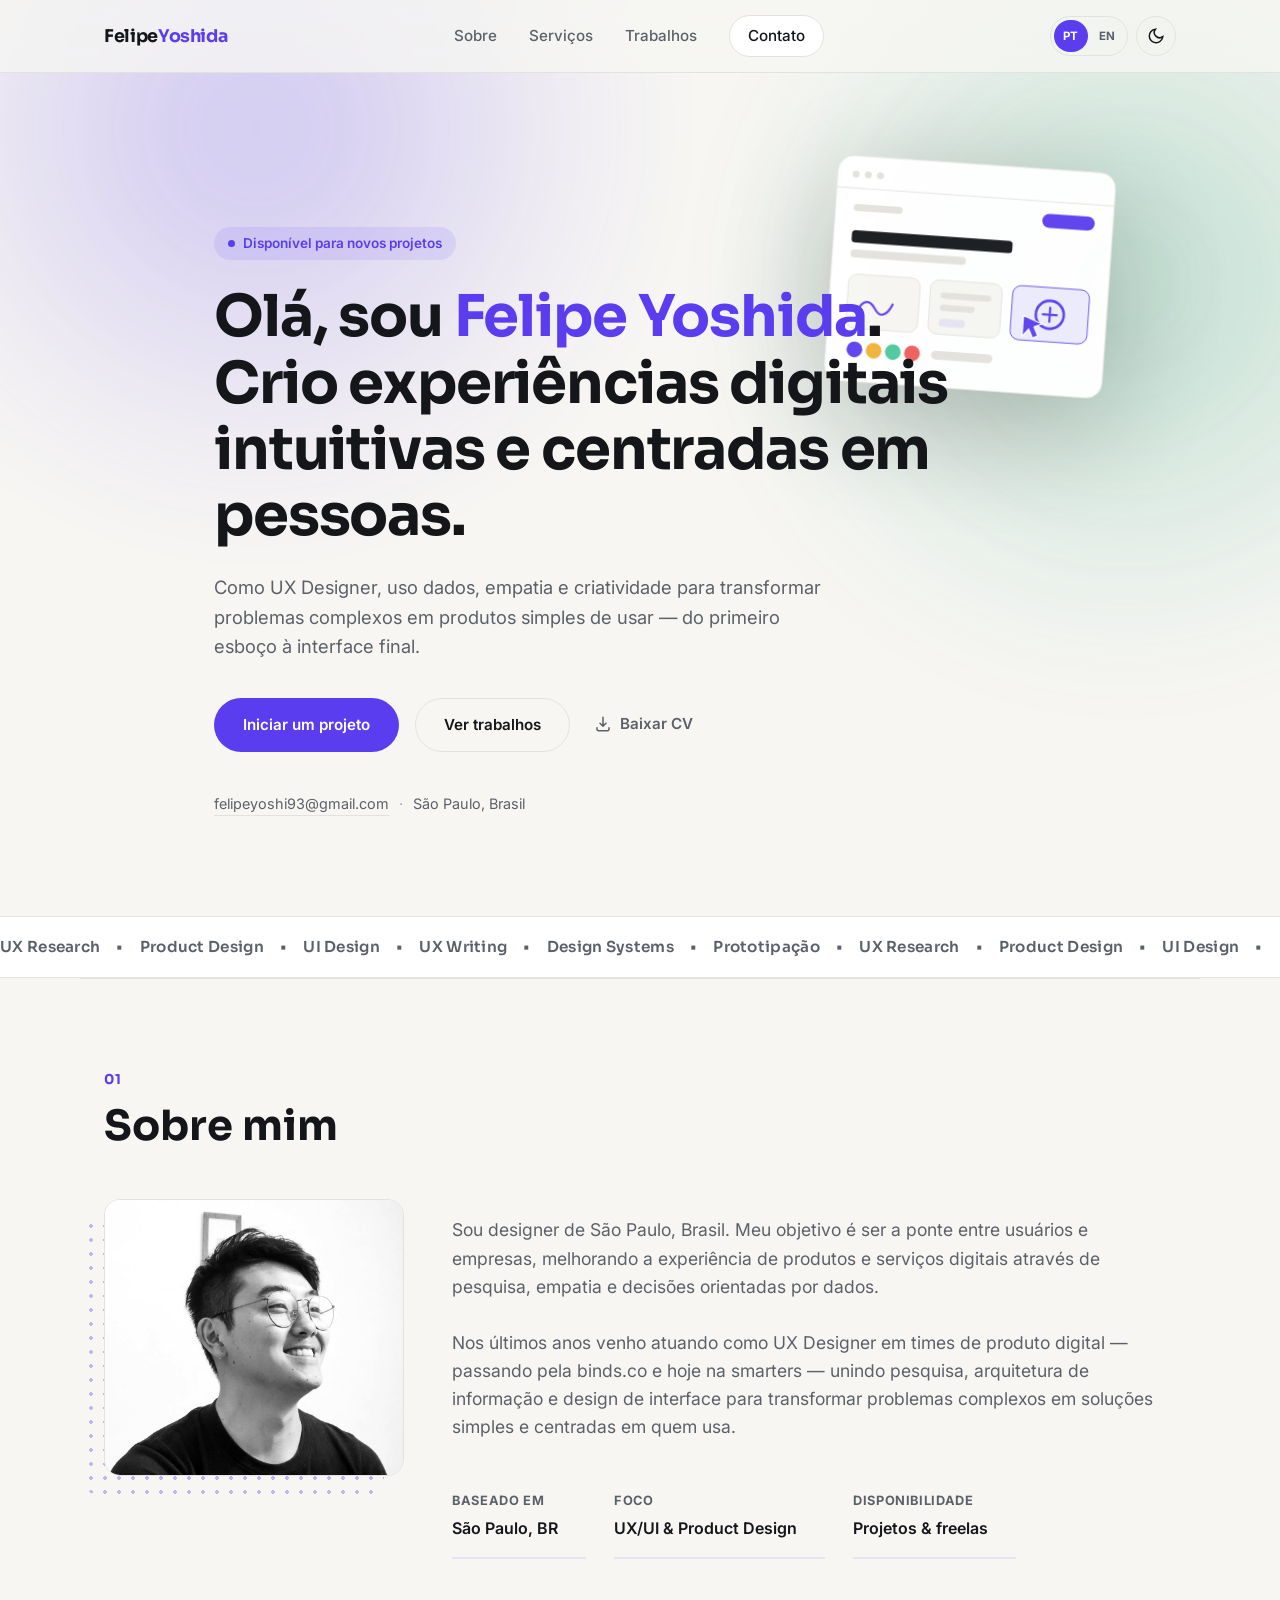
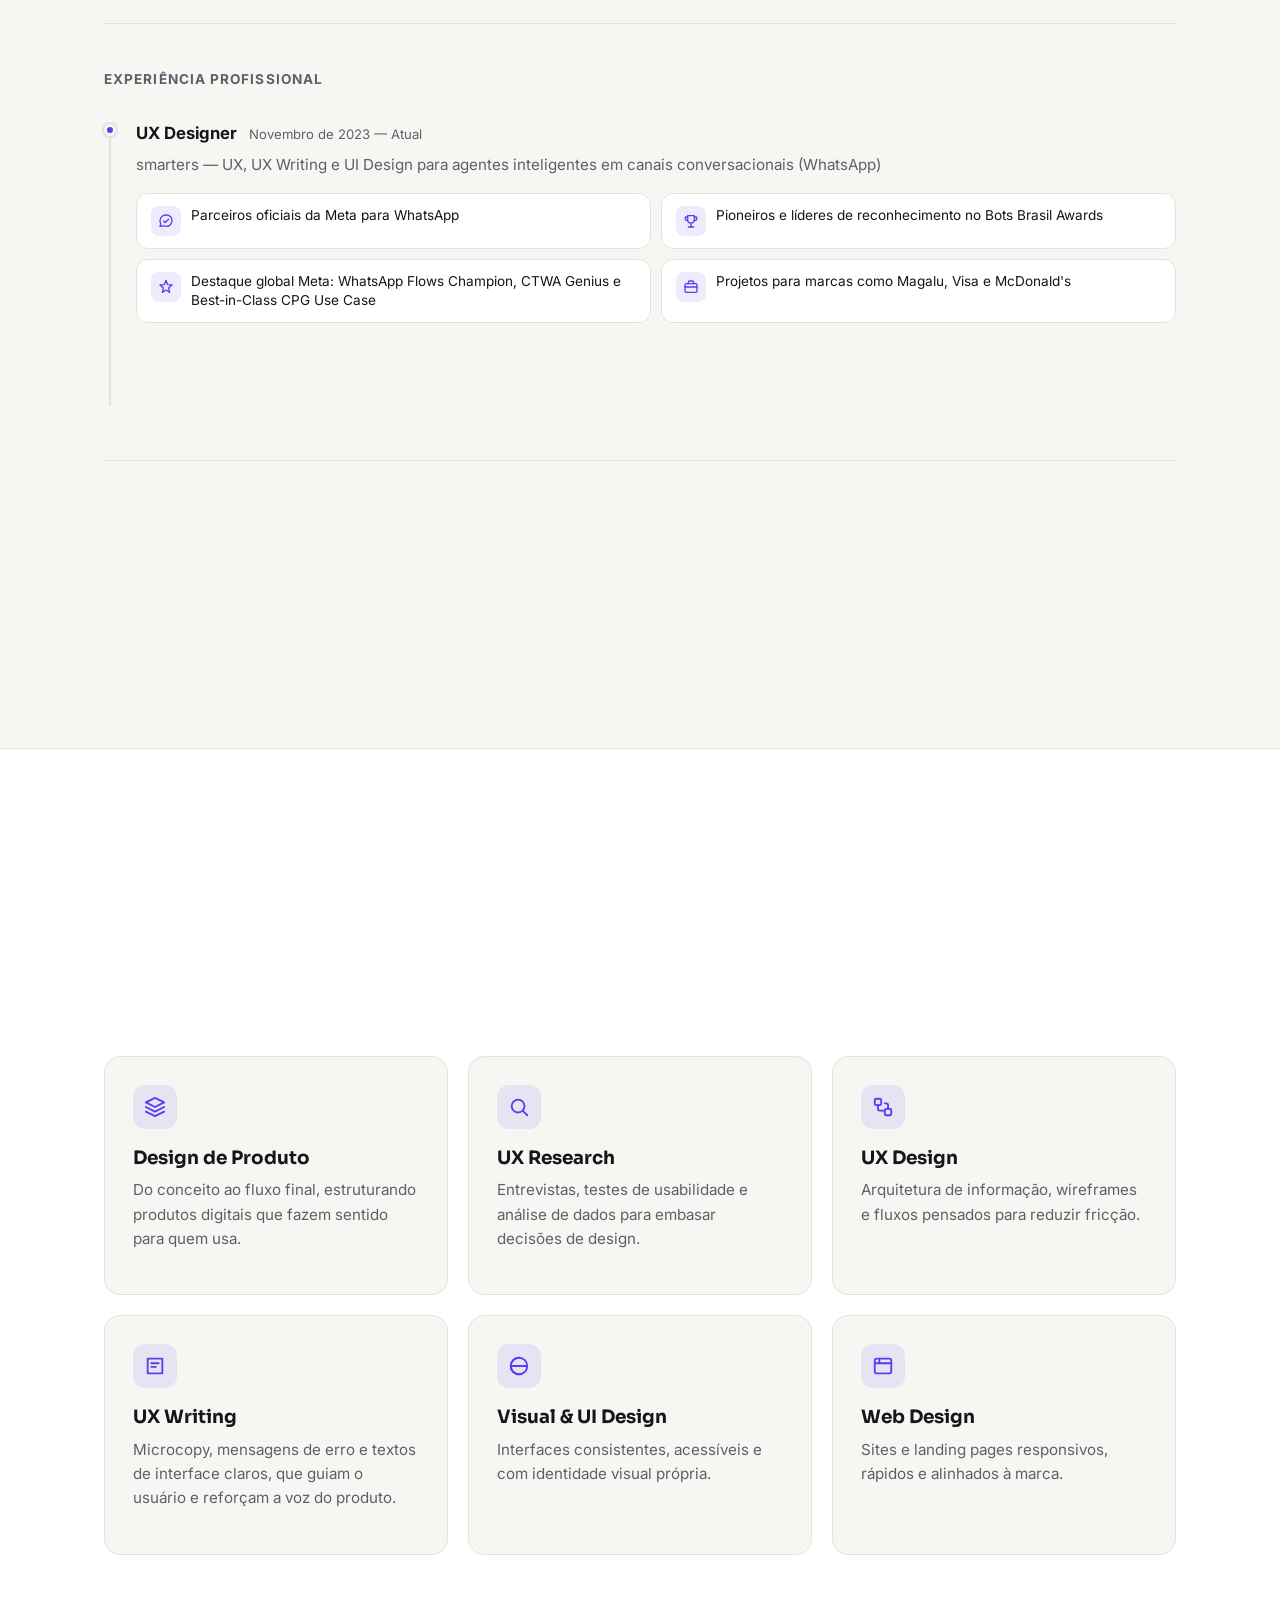
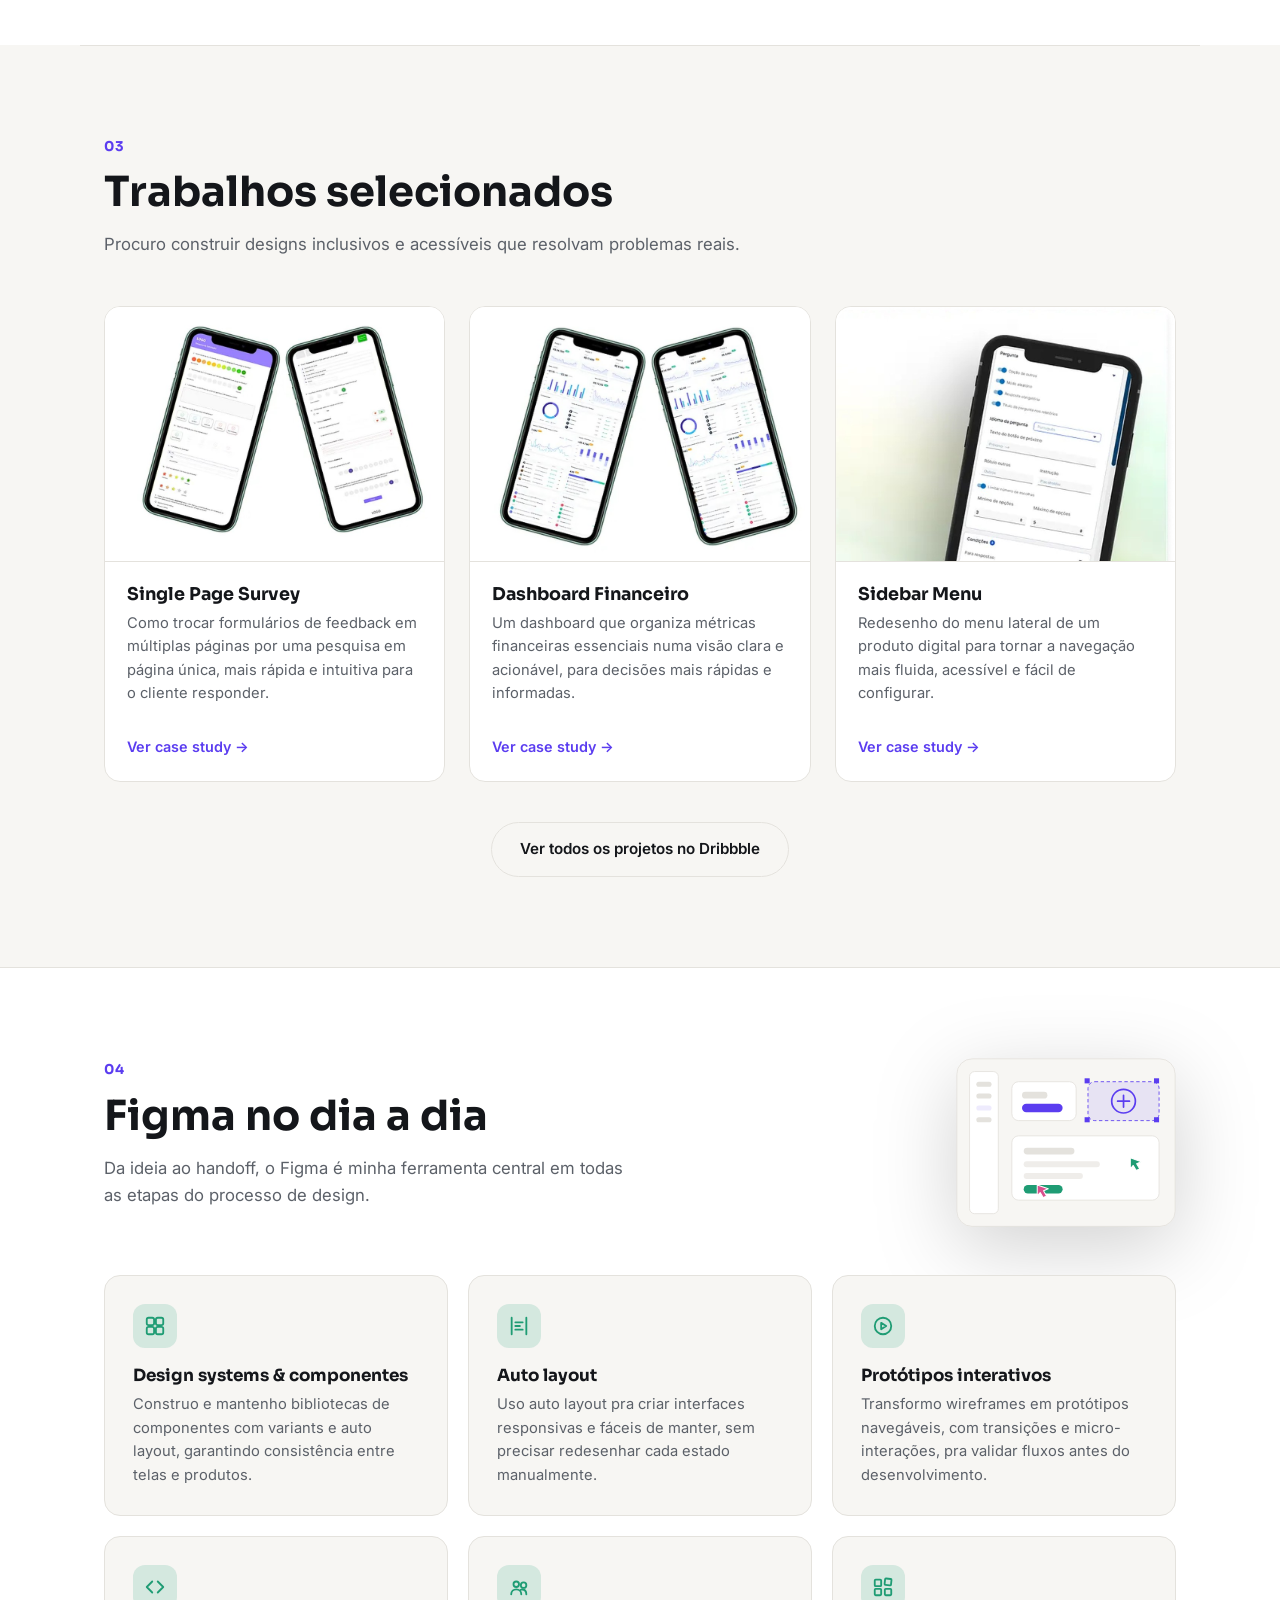
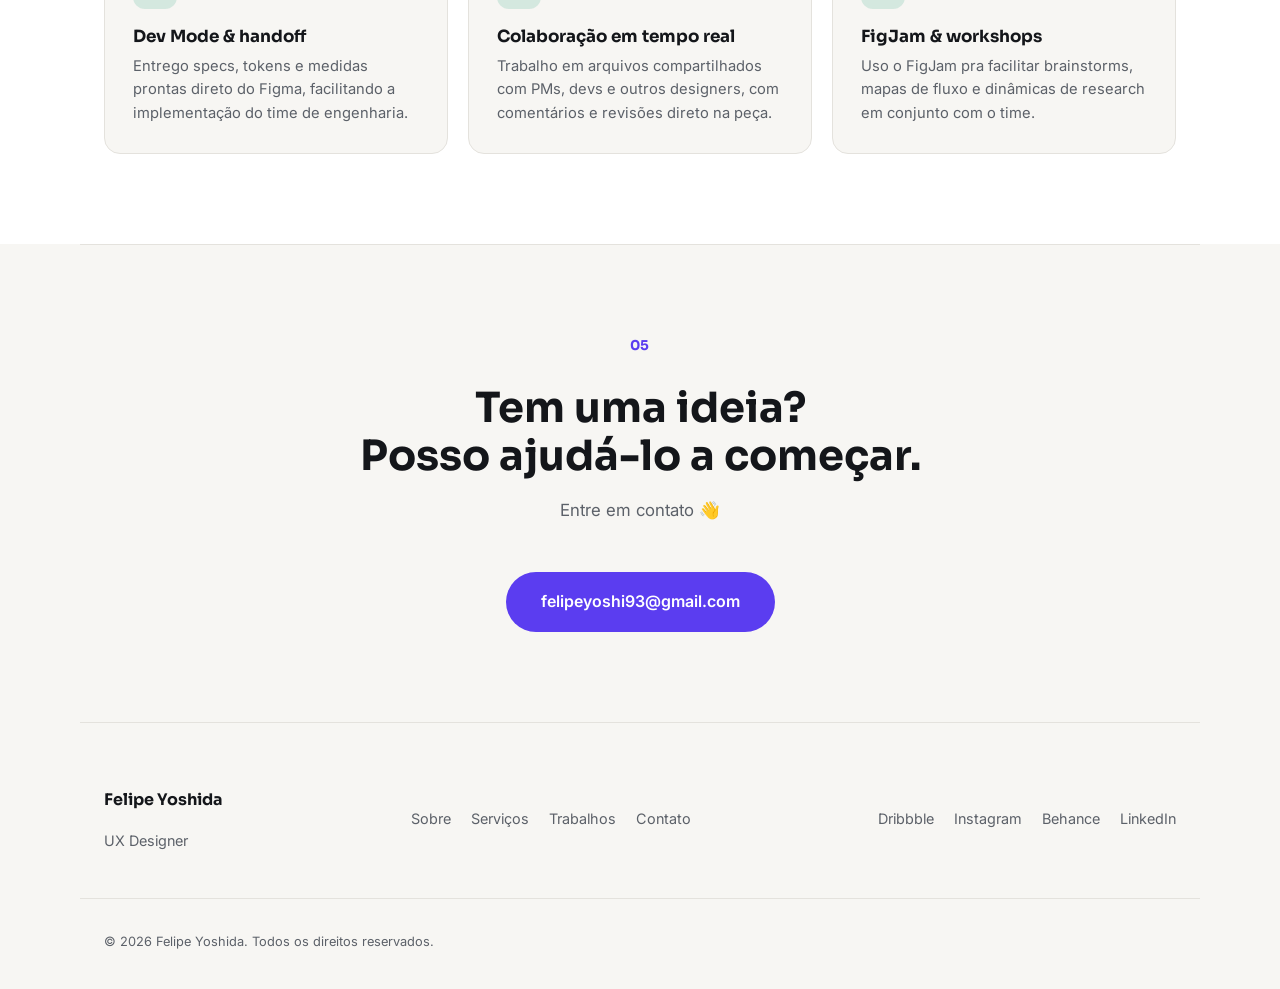
==== commit a61f959a: "Add PT/EN language toggle to the whole site" ====
--- a/index.html
+++ b/index.html
@@ -57,9 +57,9 @@
 }
 </script>
 </head>
-<body>
-
-<a class="skip-link" href="#main-content">Pular para o conteúdo</a>
+<body data-page="index">
+
+<a class="skip-link" href="#main-content" data-i18n="skipLink">Pular para o conteúdo</a>
 
 <div class="scroll-progress" id="scroll-progress" aria-hidden="true"></div>
 
@@ -69,19 +69,23 @@
   <div class="container header-inner">
     <a href="#top" class="logo">Felipe<span>Yoshida</span></a>
 
-    <nav class="main-nav" id="main-nav" aria-label="Navegação principal">
-      <a href="#sobre">Sobre</a>
-      <a href="#servicos">Serviços</a>
-      <a href="#trabalhos">Trabalhos</a>
-      <a href="#contato" class="nav-cta">Contato</a>
+    <nav class="main-nav" id="main-nav" data-i18n-aria="mainNavAria" aria-label="Navegação principal">
+      <a href="#sobre" data-i18n="navAbout">Sobre</a>
+      <a href="#servicos" data-i18n="navServices">Serviços</a>
+      <a href="#trabalhos" data-i18n="navWork">Trabalhos</a>
+      <a href="#contato" class="nav-cta" data-i18n="navContact">Contato</a>
     </nav>
 
     <div class="header-actions">
-      <button class="theme-toggle" id="theme-toggle" aria-label="Alternar tema claro/escuro" type="button">
+      <div class="lang-toggle" role="group" data-i18n-aria="langToggleLabel" aria-label="Escolher idioma">
+        <button type="button" data-lang="pt" aria-pressed="true">PT</button>
+        <button type="button" data-lang="en" aria-pressed="false">EN</button>
+      </div>
+      <button class="theme-toggle" id="theme-toggle" data-i18n-aria="themeToggleLabel" aria-label="Alternar tema claro/escuro" type="button">
         <svg class="icon icon-sun" viewBox="0 0 24 24" fill="none" stroke="currentColor" stroke-width="2"><circle cx="12" cy="12" r="4"/><path d="M12 2v2M12 20v2M4.9 4.9l1.4 1.4M17.7 17.7l1.4 1.4M2 12h2M20 12h2M4.9 19.1l1.4-1.4M17.7 6.3l1.4-1.4"/></svg>
         <svg class="icon icon-moon" viewBox="0 0 24 24" fill="none" stroke="currentColor" stroke-width="2"><path d="M21 12.8A9 9 0 1 1 11.2 3 7 7 0 0 0 21 12.8Z"/></svg>
       </button>
-      <button class="menu-toggle" id="menu-toggle" aria-label="Abrir menu" aria-expanded="false" type="button">
+      <button class="menu-toggle" id="menu-toggle" data-i18n-aria="menuToggleLabel" aria-label="Abrir menu" aria-expanded="false" type="button">
         <span></span><span></span><span></span>
       </button>
     </div>
@@ -130,28 +134,28 @@
       </svg>
     </div>
 
-    <p class="eyebrow reveal">Disponível para novos projetos</p>
-    <h1 class="reveal">
+    <p class="eyebrow reveal" data-i18n="availableBadge">Disponível para novos projetos</p>
+    <h1 class="reveal" data-i18n-html="heroTitle">
       Olá, sou <span class="highlight">Felipe Yoshida</span>.<br>
       Crio experiências digitais intuitivas e centradas em pessoas.
     </h1>
-    <p class="hero-sub reveal">
+    <p class="hero-sub reveal" data-i18n="heroSub">
       Como UX Designer, uso dados, empatia e criatividade para transformar problemas complexos
       em produtos simples de usar — do primeiro esboço à interface final.
     </p>
     <div class="hero-actions reveal">
-      <a href="#contato" class="btn btn-primary">Iniciar um projeto</a>
-      <a href="#trabalhos" class="btn btn-ghost">Ver trabalhos</a>
-      <a href="assets/felipe-yoshida-cv.pdf" download class="cv-link">
+      <a href="#contato" class="btn btn-primary" data-i18n="ctaStart">Iniciar um projeto</a>
+      <a href="#trabalhos" class="btn btn-ghost" data-i18n="ctaWork">Ver trabalhos</a>
+      <a href="assets/felipe-yoshida-cv.pdf" download class="cv-link" id="cv-download-link">
         <svg viewBox="0 0 24 24" fill="none" stroke="currentColor" stroke-width="2" stroke-linecap="round" stroke-linejoin="round" aria-hidden="true"><path d="M12 3v12m0 0 4-4m-4 4-4-4"/><path d="M4 17v2a2 2 0 0 0 2 2h12a2 2 0 0 0 2-2v-2"/></svg>
-        Baixar CV
+        <span data-i18n="cvLabel">Baixar CV</span>
       </a>
     </div>
 
     <div class="hero-meta reveal">
       <a href="mailto:felipeyoshi93@gmail.com">felipeyoshi93@gmail.com</a>
       <span class="divider">·</span>
-      <span>São Paulo, Brasil</span>
+      <span data-i18n="heroLocation">São Paulo, Brasil</span>
     </div>
   </section>
 
@@ -163,13 +167,13 @@
       <span>UI Design</span><span class="marquee-dot">•</span>
       <span>UX Writing</span><span class="marquee-dot">•</span>
       <span>Design Systems</span><span class="marquee-dot">•</span>
-      <span>Prototipação</span><span class="marquee-dot">•</span>
+      <span data-i18n="marqueeProto">Prototipação</span><span class="marquee-dot">•</span>
       <span>UX Research</span><span class="marquee-dot">•</span>
       <span>Product Design</span><span class="marquee-dot">•</span>
       <span>UI Design</span><span class="marquee-dot">•</span>
       <span>UX Writing</span><span class="marquee-dot">•</span>
       <span>Design Systems</span><span class="marquee-dot">•</span>
-      <span>Prototipação</span><span class="marquee-dot">•</span>
+      <span data-i18n="marqueeProto">Prototipação</span><span class="marquee-dot">•</span>
     </div>
   </div>
 
@@ -177,16 +181,16 @@
   <section id="sobre" class="section container">
     <div class="section-head reveal">
       <span class="section-num">01</span>
-      <h2>Sobre mim</h2>
+      <h2 data-i18n="aboutHeading">Sobre mim</h2>
     </div>
     <div class="about-grid">
       <div class="about-photo-wrap reveal">
         <div class="about-photo">
-          <img src="assets/felipe-photo.jpg" alt="Retrato de Felipe Yoshida sorrindo" loading="lazy">
+          <img src="assets/felipe-photo.jpg" alt="Retrato de Felipe Yoshida sorrindo" data-i18n-alt="aboutPhotoAlt" loading="lazy">
         </div>
       </div>
       <div class="about-content">
-        <p class="about-text reveal">
+        <p class="about-text reveal" data-i18n-html="aboutText">
           Sou designer de São Paulo, Brasil. Meu objetivo é ser a ponte entre usuários e empresas,
           melhorando a experiência de produtos e serviços digitais através de pesquisa, empatia
           e decisões orientadas por dados.
@@ -196,50 +200,50 @@
           para transformar problemas complexos em soluções simples e centradas em quem usa.
         </p>
         <ul class="about-facts reveal">
-          <li><strong>Baseado em</strong><span>São Paulo, BR</span></li>
-          <li><strong>Foco</strong><span>UX/UI &amp; Product Design</span></li>
-          <li><strong>Disponibilidade</strong><span>Projetos &amp; freelas</span></li>
+          <li><strong data-i18n="factBasedLabel">Baseado em</strong><span>São Paulo, BR</span></li>
+          <li><strong data-i18n="factFocusLabel">Foco</strong><span>UX/UI &amp; Product Design</span></li>
+          <li><strong data-i18n="factAvailLabel">Disponibilidade</strong><span data-i18n="factAvailValue">Projetos &amp; freelas</span></li>
         </ul>
       </div>
     </div>
 
     <!-- EXPERIÊNCIA: dados extraídos do PDF exportado do LinkedIn -->
     <div class="experience">
-      <h3 class="experience-title reveal">Experiência profissional</h3>
+      <h3 class="experience-title reveal" data-i18n="experienceTitle">Experiência profissional</h3>
       <ul class="timeline">
         <li class="timeline-item reveal">
           <div class="timeline-marker" aria-hidden="true"></div>
           <div class="timeline-content">
             <div class="timeline-head">
               <strong>UX Designer</strong>
-              <span class="timeline-period">Novembro de 2023 — Atual</span>
+              <span class="timeline-period" data-i18n="exp1Period">Novembro de 2023 — Atual</span>
             </div>
-            <p>smarters — UX, UX Writing e UI Design para agentes inteligentes em canais conversacionais (WhatsApp)</p>
+            <p data-i18n="exp1Desc">smarters — UX, UX Writing e UI Design para agentes inteligentes em canais conversacionais (WhatsApp)</p>
 
             <div class="role-highlights">
               <div class="role-highlight">
                 <span class="role-highlight-icon" aria-hidden="true">
                   <svg viewBox="0 0 24 24" fill="none" stroke="currentColor" stroke-width="2" stroke-linecap="round" stroke-linejoin="round"><path d="M21 11.5a8.5 8.5 0 0 1-8.5 8.5c-1.35 0-2.62-.32-3.74-.9L3 20l1.05-4.2A8.46 8.46 0 0 1 3 11.5 8.5 8.5 0 0 1 11.5 3h.6a8.5 8.5 0 0 1 8.9 8.5Z"/><path d="m8.5 12 2.2 2.2L16 9.5"/></svg>
                 </span>
-                <span>Parceiros oficiais da Meta para WhatsApp</span>
+                <span data-i18n="exp1H1">Parceiros oficiais da Meta para WhatsApp</span>
               </div>
               <div class="role-highlight">
                 <span class="role-highlight-icon" aria-hidden="true">
                   <svg viewBox="0 0 24 24" fill="none" stroke="currentColor" stroke-width="2" stroke-linecap="round" stroke-linejoin="round"><path d="M8 21h8M12 17v4"/><path d="M7 4h10v6a5 5 0 0 1-10 0V4Z"/><path d="M7 6H4a3 3 0 0 0 3 5M17 6h3a3 3 0 0 1-3 5"/></svg>
                 </span>
-                <span>Pioneiros e líderes de reconhecimento no Bots Brasil Awards</span>
+                <span data-i18n="exp1H2">Pioneiros e líderes de reconhecimento no Bots Brasil Awards</span>
               </div>
               <div class="role-highlight">
                 <span class="role-highlight-icon" aria-hidden="true">
                   <svg viewBox="0 0 24 24" fill="none" stroke="currentColor" stroke-width="2" stroke-linecap="round" stroke-linejoin="round"><path d="M12 2 14.5 8.5 21 9l-5 4.5L17.5 20 12 16.5 6.5 20 8 13.5 3 9l6.5-.5Z"/></svg>
                 </span>
-                <span>Destaque global Meta: WhatsApp Flows Champion, CTWA Genius e Best-in-Class CPG Use Case</span>
+                <span data-i18n="exp1H3">Destaque global Meta: WhatsApp Flows Champion, CTWA Genius e Best-in-Class CPG Use Case</span>
               </div>
               <div class="role-highlight">
                 <span class="role-highlight-icon" aria-hidden="true">
                   <svg viewBox="0 0 24 24" fill="none" stroke="currentColor" stroke-width="2" stroke-linecap="round" stroke-linejoin="round"><rect x="3" y="7" width="18" height="13" rx="2"/><path d="M8 7V5a2 2 0 0 1 2-2h4a2 2 0 0 1 2 2v2M3 12h18"/></svg>
                 </span>
-                <span>Projetos para marcas como Magalu, Visa e McDonald's</span>
+                <span data-i18n="exp1H4">Projetos para marcas como Magalu, Visa e McDonald's</span>
               </div>
             </div>
           </div>
@@ -249,9 +253,9 @@
           <div class="timeline-content">
             <div class="timeline-head">
               <strong>UX Designer</strong>
-              <span class="timeline-period">Setembro de 2022 — Outubro de 2023</span>
+              <span class="timeline-period" data-i18n="exp2Period">Setembro de 2022 — Outubro de 2023</span>
             </div>
-            <p>binds.co — São Paulo, Brasil</p>
+            <p data-i18n="exp2Desc">binds.co — São Paulo, Brasil</p>
           </div>
         </li>
       </ul>
@@ -259,11 +263,11 @@
 
     <!-- ESPECIALIDADES: lista extraída do PDF exportado do LinkedIn -->
     <div class="certifications">
-      <h3 class="experience-title reveal">Especialidades</h3>
+      <h3 class="experience-title reveal" data-i18n="specialtiesTitle">Especialidades</h3>
       <ul class="cert-list">
         <li class="cert-chip reveal">
           <svg viewBox="0 0 24 24" fill="none" stroke="currentColor" stroke-width="2" stroke-linecap="round" stroke-linejoin="round" aria-hidden="true"><circle cx="12" cy="8" r="6"/><path d="M9 13.5 7 22l5-3 5 3-2-8.5"/></svg>
-          UX Research — Fundamentos
+          <span data-i18n="cert1">UX Research — Fundamentos</span>
         </li>
         <li class="cert-chip reveal">
           <svg viewBox="0 0 24 24" fill="none" stroke="currentColor" stroke-width="2" stroke-linecap="round" stroke-linejoin="round" aria-hidden="true"><circle cx="12" cy="8" r="6"/><path d="M9 13.5 7 22l5-3 5 3-2-8.5"/></svg>
@@ -275,7 +279,7 @@
         </li>
         <li class="cert-chip reveal">
           <svg viewBox="0 0 24 24" fill="none" stroke="currentColor" stroke-width="2" stroke-linecap="round" stroke-linejoin="round" aria-hidden="true"><circle cx="12" cy="8" r="6"/><path d="M9 13.5 7 22l5-3 5 3-2-8.5"/></svg>
-          UX &amp; Usabilidade
+          <span data-i18n="cert4">UX &amp; Usabilidade</span>
         </li>
         <li class="cert-chip reveal">
           <svg viewBox="0 0 24 24" fill="none" stroke="currentColor" stroke-width="2" stroke-linecap="round" stroke-linejoin="round" aria-hidden="true"><circle cx="12" cy="8" r="6"/><path d="M9 13.5 7 22l5-3 5 3-2-8.5"/></svg>
@@ -291,8 +295,8 @@
     <div class="section-head section-head--split reveal">
       <div>
         <span class="section-num">02</span>
-        <h2>Serviços</h2>
-        <p class="section-lede">Do primeiro insight de pesquisa até a interface validada com quem usa.</p>
+        <h2 data-i18n="servicesHeading">Serviços</h2>
+        <p class="section-lede" data-i18n="servicesLede">Do primeiro insight de pesquisa até a interface validada com quem usa.</p>
       </div>
       <div class="section-visual" aria-hidden="true">
         <svg viewBox="0 0 260 200" xmlns="http://www.w3.org/2000/svg" role="img">
@@ -333,43 +337,43 @@
         <span class="service-icon" aria-hidden="true">
           <svg viewBox="0 0 24 24" fill="none" stroke="currentColor" stroke-width="2" stroke-linecap="round" stroke-linejoin="round"><path d="M12 2 2 7l10 5 10-5-10-5Z"/><path d="M2 17l10 5 10-5"/><path d="M2 12l10 5 10-5"/></svg>
         </span>
-        <h3>Design de Produto</h3>
-        <p>Do conceito ao fluxo final, estruturando produtos digitais que fazem sentido para quem usa.</p>
+        <h3 data-i18n="service1Title">Design de Produto</h3>
+        <p data-i18n="service1Desc">Do conceito ao fluxo final, estruturando produtos digitais que fazem sentido para quem usa.</p>
       </article>
       <article class="service-card reveal">
         <span class="service-icon" aria-hidden="true">
           <svg viewBox="0 0 24 24" fill="none" stroke="currentColor" stroke-width="2" stroke-linecap="round" stroke-linejoin="round"><circle cx="11" cy="11" r="7"/><path d="m21 21-4.3-4.3"/></svg>
         </span>
         <h3>UX Research</h3>
-        <p>Entrevistas, testes de usabilidade e análise de dados para embasar decisões de design.</p>
+        <p data-i18n="service2Desc">Entrevistas, testes de usabilidade e análise de dados para embasar decisões de design.</p>
       </article>
       <article class="service-card reveal">
         <span class="service-icon" aria-hidden="true">
           <svg viewBox="0 0 24 24" fill="none" stroke="currentColor" stroke-width="2" stroke-linecap="round" stroke-linejoin="round"><rect x="3" y="3" width="7" height="7" rx="1.5"/><rect x="14" y="14" width="7" height="7" rx="1.5"/><path d="M6.5 10v4a2 2 0 0 0 2 2H14M17.5 14v-4a2 2 0 0 0-2-2h-1.5"/></svg>
         </span>
         <h3>UX Design</h3>
-        <p>Arquitetura de informação, wireframes e fluxos pensados para reduzir fricção.</p>
+        <p data-i18n="service3Desc">Arquitetura de informação, wireframes e fluxos pensados para reduzir fricção.</p>
       </article>
       <article class="service-card reveal">
         <span class="service-icon" aria-hidden="true">
           <svg viewBox="0 0 24 24" fill="none" stroke="currentColor" stroke-width="2" stroke-linecap="round" stroke-linejoin="round"><path d="M4 4h16v16H4z"/><path d="M8 9h8M8 13h5"/></svg>
         </span>
         <h3>UX Writing</h3>
-        <p>Microcopy, mensagens de erro e textos de interface claros, que guiam o usuário e reforçam a voz do produto.</p>
+        <p data-i18n="service4Desc">Microcopy, mensagens de erro e textos de interface claros, que guiam o usuário e reforçam a voz do produto.</p>
       </article>
       <article class="service-card reveal">
         <span class="service-icon" aria-hidden="true">
           <svg viewBox="0 0 24 24" fill="none" stroke="currentColor" stroke-width="2" stroke-linecap="round" stroke-linejoin="round"><circle cx="12" cy="12" r="9"/><path d="M12 3a9 9 0 0 0 0 18M3 12h18"/></svg>
         </span>
         <h3>Visual &amp; UI Design</h3>
-        <p>Interfaces consistentes, acessíveis e com identidade visual própria.</p>
+        <p data-i18n="service5Desc">Interfaces consistentes, acessíveis e com identidade visual própria.</p>
       </article>
       <article class="service-card reveal">
         <span class="service-icon" aria-hidden="true">
           <svg viewBox="0 0 24 24" fill="none" stroke="currentColor" stroke-width="2" stroke-linecap="round" stroke-linejoin="round"><rect x="3" y="4" width="18" height="16" rx="2"/><path d="M3 9h18M8 4v5"/></svg>
         </span>
         <h3>Web Design</h3>
-        <p>Sites e landing pages responsivos, rápidos e alinhados à marca.</p>
+        <p data-i18n="service6Desc">Sites e landing pages responsivos, rápidos e alinhados à marca.</p>
       </article>
     </div>
    </div>
@@ -379,8 +383,8 @@
   <section id="trabalhos" class="section container">
     <div class="section-head reveal">
       <span class="section-num">03</span>
-      <h2>Trabalhos selecionados</h2>
-      <p class="section-lede">Procuro construir designs inclusivos e acessíveis que resolvam problemas reais.</p>
+      <h2 data-i18n="workHeading">Trabalhos selecionados</h2>
+      <p class="section-lede" data-i18n="workLede">Procuro construir designs inclusivos e acessíveis que resolvam problemas reais.</p>
     </div>
 
     <div class="work-grid">
@@ -388,17 +392,17 @@
         <div class="work-thumb" style="background-image:url('assets/projects/projeto-01-card.jpg')" aria-hidden="true"></div>
         <div class="work-info">
           <h3>Single Page Survey</h3>
-          <p>Como trocar formulários de feedback em múltiplas páginas por uma pesquisa em página única, mais rápida e intuitiva para o cliente responder.</p>
-          <a href="trabalhos/projeto-01.html">Ver case study →</a>
+          <p data-i18n="work1Desc">Como trocar formulários de feedback em múltiplas páginas por uma pesquisa em página única, mais rápida e intuitiva para o cliente responder.</p>
+          <a href="trabalhos/projeto-01.html" data-i18n="workLinkLabel">Ver case study →</a>
         </div>
       </article>
 
       <article class="work-card reveal">
         <div class="work-thumb" style="background-image:url('assets/projects/projeto-02-card.jpg')" aria-hidden="true"></div>
         <div class="work-info">
-          <h3>Dashboard Financeiro</h3>
-          <p>Um dashboard que organiza métricas financeiras essenciais numa visão clara e acionável, para decisões mais rápidas e informadas.</p>
-          <a href="trabalhos/projeto-02.html">Ver case study →</a>
+          <h3 data-i18n="work2Title">Dashboard Financeiro</h3>
+          <p data-i18n="work2Desc">Um dashboard que organiza métricas financeiras essenciais numa visão clara e acionável, para decisões mais rápidas e informadas.</p>
+          <a href="trabalhos/projeto-02.html" data-i18n="workLinkLabel">Ver case study →</a>
         </div>
       </article>
 
@@ -406,14 +410,14 @@
         <div class="work-thumb" style="background-image:url('assets/projects/projeto-03-card.jpg')" aria-hidden="true"></div>
         <div class="work-info">
           <h3>Sidebar Menu</h3>
-          <p>Redesenho do menu lateral de um produto digital para tornar a navegação mais fluida, acessível e fácil de configurar.</p>
-          <a href="trabalhos/projeto-03.html">Ver case study →</a>
+          <p data-i18n="work3Desc">Redesenho do menu lateral de um produto digital para tornar a navegação mais fluida, acessível e fácil de configurar.</p>
+          <a href="trabalhos/projeto-03.html" data-i18n="workLinkLabel">Ver case study →</a>
         </div>
       </article>
     </div>
 
     <div class="work-all reveal">
-      <a href="https://dribbble.com/felipe_yoshida" target="_blank" rel="noopener noreferrer" class="btn btn-ghost">Ver todos os projetos no Dribbble</a>
+      <a href="https://dribbble.com/felipe_yoshida" target="_blank" rel="noopener noreferrer" class="btn btn-ghost" data-i18n="dribbbleLink">Ver todos os projetos no Dribbble</a>
     </div>
   </section>
 
@@ -423,8 +427,8 @@
     <div class="section-head section-head--split reveal">
       <div>
         <span class="section-num">04</span>
-        <h2>Figma no dia a dia</h2>
-        <p class="section-lede">Da ideia ao handoff, o Figma é minha ferramenta central em todas as etapas do processo de design.</p>
+        <h2 data-i18n="figmaHeading">Figma no dia a dia</h2>
+        <p class="section-lede" data-i18n="figmaLede">Da ideia ao handoff, o Figma é minha ferramenta central em todas as etapas do processo de design.</p>
       </div>
       <div class="section-visual" aria-hidden="true">
         <svg viewBox="0 0 260 200" xmlns="http://www.w3.org/2000/svg" role="img">
@@ -469,8 +473,8 @@
         <span class="figma-icon" aria-hidden="true">
           <svg viewBox="0 0 24 24" fill="none" stroke="currentColor" stroke-width="2" stroke-linecap="round" stroke-linejoin="round"><rect x="3" y="3" width="8" height="8" rx="2"/><rect x="13" y="3" width="8" height="8" rx="2"/><rect x="3" y="13" width="8" height="8" rx="2"/><rect x="13" y="13" width="8" height="8" rx="2"/></svg>
         </span>
-        <h3>Design systems &amp; componentes</h3>
-        <p>Construo e mantenho bibliotecas de componentes com variants e auto layout, garantindo consistência entre telas e produtos.</p>
+        <h3 data-i18n="figma1Title">Design systems &amp; componentes</h3>
+        <p data-i18n="figma1Desc">Construo e mantenho bibliotecas de componentes com variants e auto layout, garantindo consistência entre telas e produtos.</p>
       </article>
 
       <article class="figma-card reveal">
@@ -478,15 +482,15 @@
           <svg viewBox="0 0 24 24" fill="none" stroke="currentColor" stroke-width="2" stroke-linecap="round" stroke-linejoin="round"><path d="M4 3v18M20 3v18"/><path d="M8 8h8M8 12h5M8 16h8"/></svg>
         </span>
         <h3>Auto layout</h3>
-        <p>Uso auto layout pra criar interfaces responsivas e fáceis de manter, sem precisar redesenhar cada estado manualmente.</p>
+        <p data-i18n="figma2Desc">Uso auto layout pra criar interfaces responsivas e fáceis de manter, sem precisar redesenhar cada estado manualmente.</p>
       </article>
 
       <article class="figma-card reveal">
         <span class="figma-icon" aria-hidden="true">
           <svg viewBox="0 0 24 24" fill="none" stroke="currentColor" stroke-width="2" stroke-linecap="round" stroke-linejoin="round"><circle cx="12" cy="12" r="9"/><path d="M10 8.5 15.5 12 10 15.5v-7Z"/></svg>
         </span>
-        <h3>Protótipos interativos</h3>
-        <p>Transformo wireframes em protótipos navegáveis, com transições e micro-interações, pra validar fluxos antes do desenvolvimento.</p>
+        <h3 data-i18n="figma3Title">Protótipos interativos</h3>
+        <p data-i18n="figma3Desc">Transformo wireframes em protótipos navegáveis, com transições e micro-interações, pra validar fluxos antes do desenvolvimento.</p>
       </article>
 
       <article class="figma-card reveal">
@@ -494,15 +498,15 @@
           <svg viewBox="0 0 24 24" fill="none" stroke="currentColor" stroke-width="2" stroke-linecap="round" stroke-linejoin="round"><path d="M9 18 3 12l6-6M15 6l6 6-6 6"/></svg>
         </span>
         <h3>Dev Mode &amp; handoff</h3>
-        <p>Entrego specs, tokens e medidas prontas direto do Figma, facilitando a implementação do time de engenharia.</p>
+        <p data-i18n="figma4Desc">Entrego specs, tokens e medidas prontas direto do Figma, facilitando a implementação do time de engenharia.</p>
       </article>
 
       <article class="figma-card reveal">
         <span class="figma-icon" aria-hidden="true">
           <svg viewBox="0 0 24 24" fill="none" stroke="currentColor" stroke-width="2" stroke-linecap="round" stroke-linejoin="round"><circle cx="9" cy="9" r="3"/><circle cx="17" cy="10" r="3"/><path d="M3.5 20c0-3.3 2.5-5.5 5.5-5.5s5.5 2.2 5.5 5.5M14 15c.5-.2 1-.3 1.5-.3 2.8 0 4.5 2.1 4.5 5.3"/></svg>
         </span>
-        <h3>Colaboração em tempo real</h3>
-        <p>Trabalho em arquivos compartilhados com PMs, devs e outros designers, com comentários e revisões direto na peça.</p>
+        <h3 data-i18n="figma5Title">Colaboração em tempo real</h3>
+        <p data-i18n="figma5Desc">Trabalho em arquivos compartilhados com PMs, devs e outros designers, com comentários e revisões direto na peça.</p>
       </article>
 
       <article class="figma-card reveal">
@@ -510,7 +514,7 @@
           <svg viewBox="0 0 24 24" fill="none" stroke="currentColor" stroke-width="2" stroke-linecap="round" stroke-linejoin="round"><rect x="3" y="4" width="7" height="7" rx="1"/><rect x="14" y="3" width="7" height="7" rx="1" transform="rotate(6 17.5 6.5)"/><rect x="3" y="14" width="7" height="7" rx="1"/><rect x="14" y="14" width="7" height="7" rx="1"/></svg>
         </span>
         <h3>FigJam &amp; workshops</h3>
-        <p>Uso o FigJam pra facilitar brainstorms, mapas de fluxo e dinâmicas de research em conjunto com o time.</p>
+        <p data-i18n="figma6Desc">Uso o FigJam pra facilitar brainstorms, mapas de fluxo e dinâmicas de research em conjunto com o time.</p>
       </article>
     </div>
    </div>
@@ -520,8 +524,8 @@
   <section id="contato" class="section container contact-section">
     <div class="contact-box reveal">
       <span class="section-num">05</span>
-      <h2>Tem uma ideia?<br>Posso ajudá-lo a começar.</h2>
-      <p>Entre em contato 👋</p>
+      <h2 data-i18n-html="contactHeading">Tem uma ideia?<br>Posso ajudá-lo a começar.</h2>
+      <p data-i18n="contactSub">Entre em contato 👋</p>
       <a href="mailto:felipeyoshi93@gmail.com" class="btn btn-primary btn-lg">felipeyoshi93@gmail.com</a>
     </div>
   </section>
@@ -532,14 +536,14 @@
   <div class="container footer-inner">
     <div>
       <p class="footer-name">Felipe Yoshida</p>
-      <p class="footer-role">UX Designer</p>
-    </div>
-
-    <nav class="footer-nav" aria-label="Navegação do rodapé">
-      <a href="#sobre">Sobre</a>
-      <a href="#servicos">Serviços</a>
-      <a href="#trabalhos">Trabalhos</a>
-      <a href="#contato">Contato</a>
+      <p class="footer-role" data-i18n="footerRole">UX Designer</p>
+    </div>
+
+    <nav class="footer-nav" data-i18n-aria="footerNavAria" aria-label="Navegação do rodapé">
+      <a href="#sobre" data-i18n="navAbout">Sobre</a>
+      <a href="#servicos" data-i18n="navServices">Serviços</a>
+      <a href="#trabalhos" data-i18n="navWork">Trabalhos</a>
+      <a href="#contato" data-i18n="navContact">Contato</a>
     </nav>
 
     <div class="footer-social">
@@ -550,14 +554,15 @@
     </div>
   </div>
   <div class="container footer-bottom">
-    <p>© <span id="year"></span> Felipe Yoshida. Todos os direitos reservados.</p>
+    <p>© <span id="year"></span> Felipe Yoshida. <span data-i18n="footerRights">Todos os direitos reservados.</span></p>
   </div>
 </footer>
 
-<button id="back-to-top" class="back-to-top" aria-label="Voltar ao topo" type="button" hidden>
+<button id="back-to-top" class="back-to-top" data-i18n-aria="backToTopLabel" aria-label="Voltar ao topo" type="button" hidden>
   <svg viewBox="0 0 24 24" fill="none" stroke="currentColor" stroke-width="2" aria-hidden="true"><path d="M12 19V5M5 12l7-7 7 7"/></svg>
 </button>
 
+<script src="js/i18n.js"></script>
 <script src="js/script.js"></script>
 </body>
 </html>
--- a/css/style.css
+++ b/css/style.css
@@ -192,6 +192,40 @@
   display: flex;
   align-items: center;
   gap: 8px;
+}
+
+.lang-toggle {
+  display: flex;
+  align-items: center;
+  border: 1px solid var(--border);
+  border-radius: 999px;
+  padding: 3px;
+  gap: 2px;
+}
+.lang-toggle button {
+  background: none;
+  border: none;
+  border-radius: 999px;
+  min-width: 34px;
+  height: 32px;
+  padding: 0 8px;
+  font-family: var(--font-body);
+  font-size: 0.72rem;
+  font-weight: 700;
+  letter-spacing: 0.02em;
+  color: var(--text-muted);
+  cursor: pointer;
+  transition: var(--transition);
+}
+.lang-toggle button:hover {
+  color: var(--text);
+}
+.lang-toggle button[aria-pressed="true"] {
+  background: var(--accent);
+  color: var(--accent-text);
+}
+.lang-toggle button[aria-pressed="true"]:hover {
+  color: var(--accent-text);
 }
 
 .theme-toggle, .menu-toggle {
@@ -974,6 +1008,19 @@
 }
 
 @media (max-width: 480px) {
+  .header-actions { gap: 6px; }
+  .lang-toggle { padding: 2px; }
+  .lang-toggle button {
+    min-width: 28px;
+    height: 28px;
+    padding: 0 6px;
+    font-size: 0.68rem;
+  }
+  .theme-toggle, .menu-toggle { width: 34px; height: 34px; }
+  .case-back {
+    padding: 7px 10px;
+    font-size: 0.78rem;
+  }
   .hero-actions { flex-direction: column; }
   .btn { width: 100%; }
 }
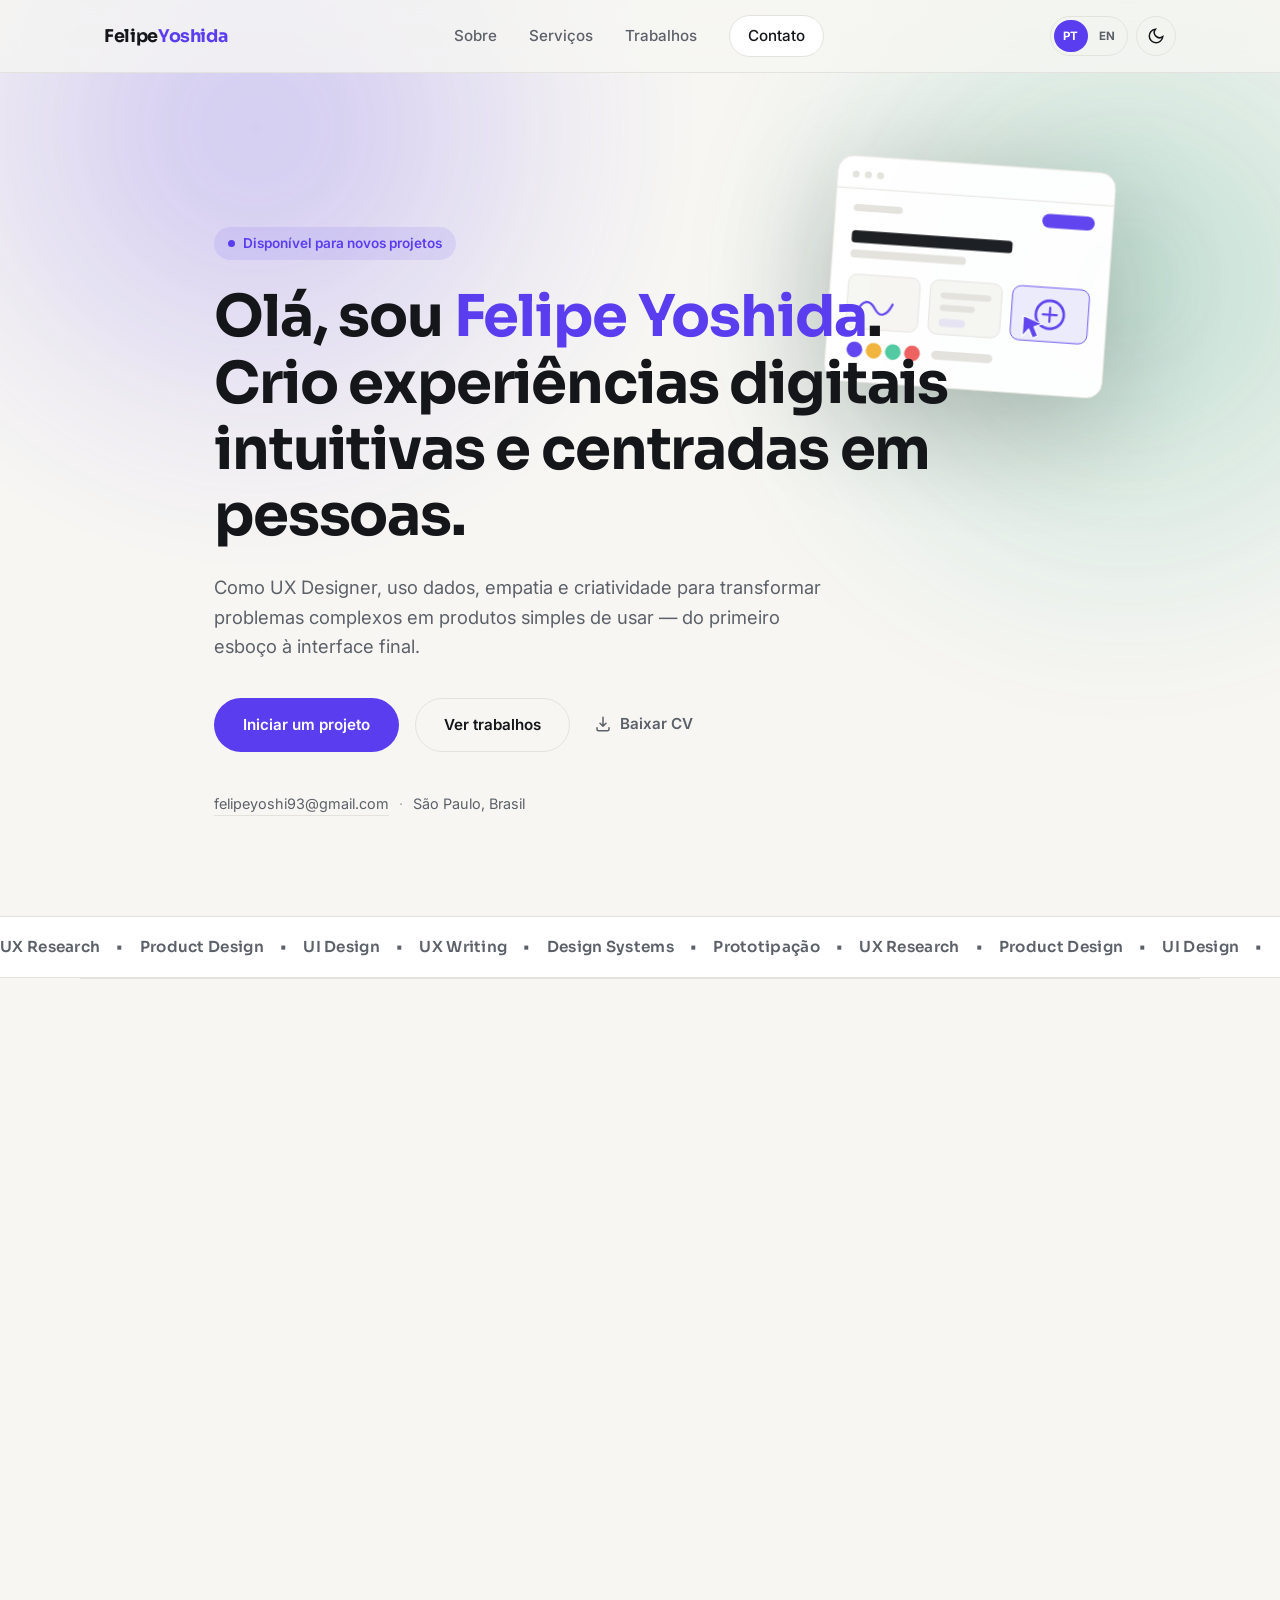
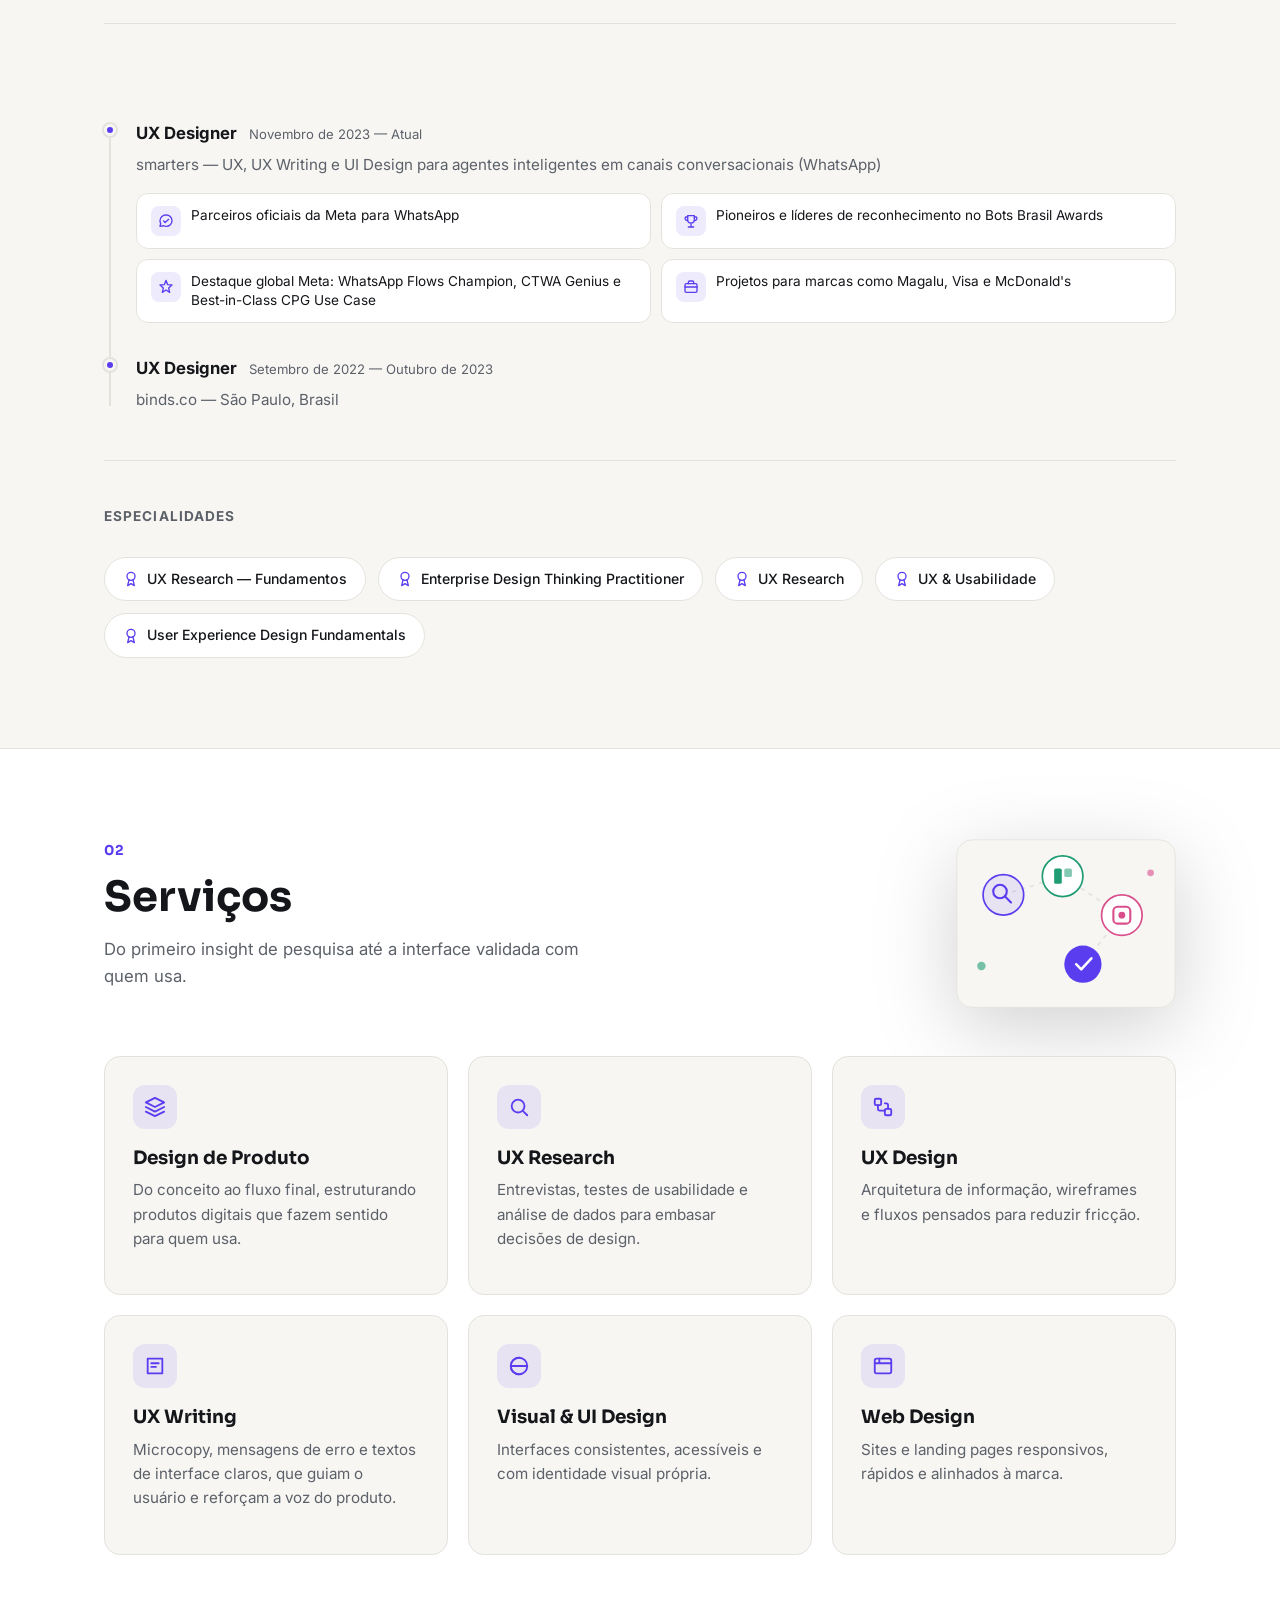
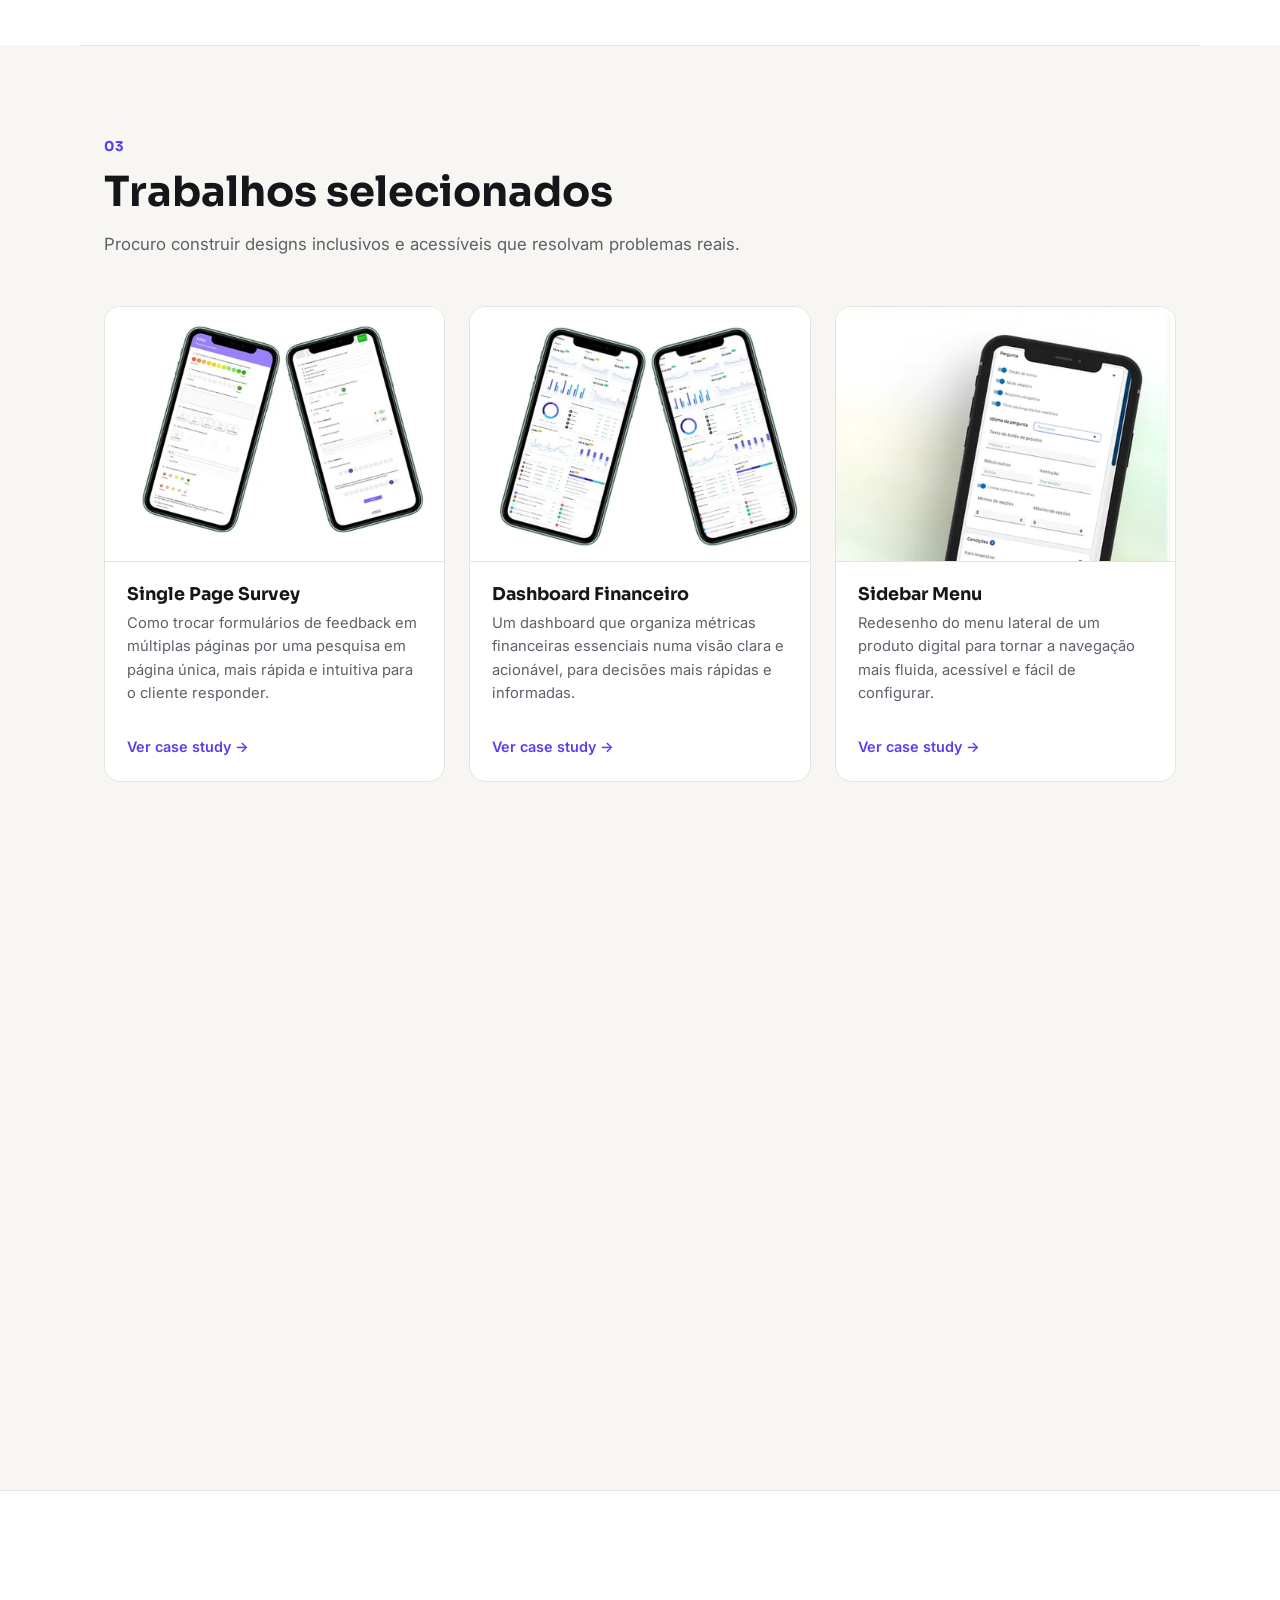
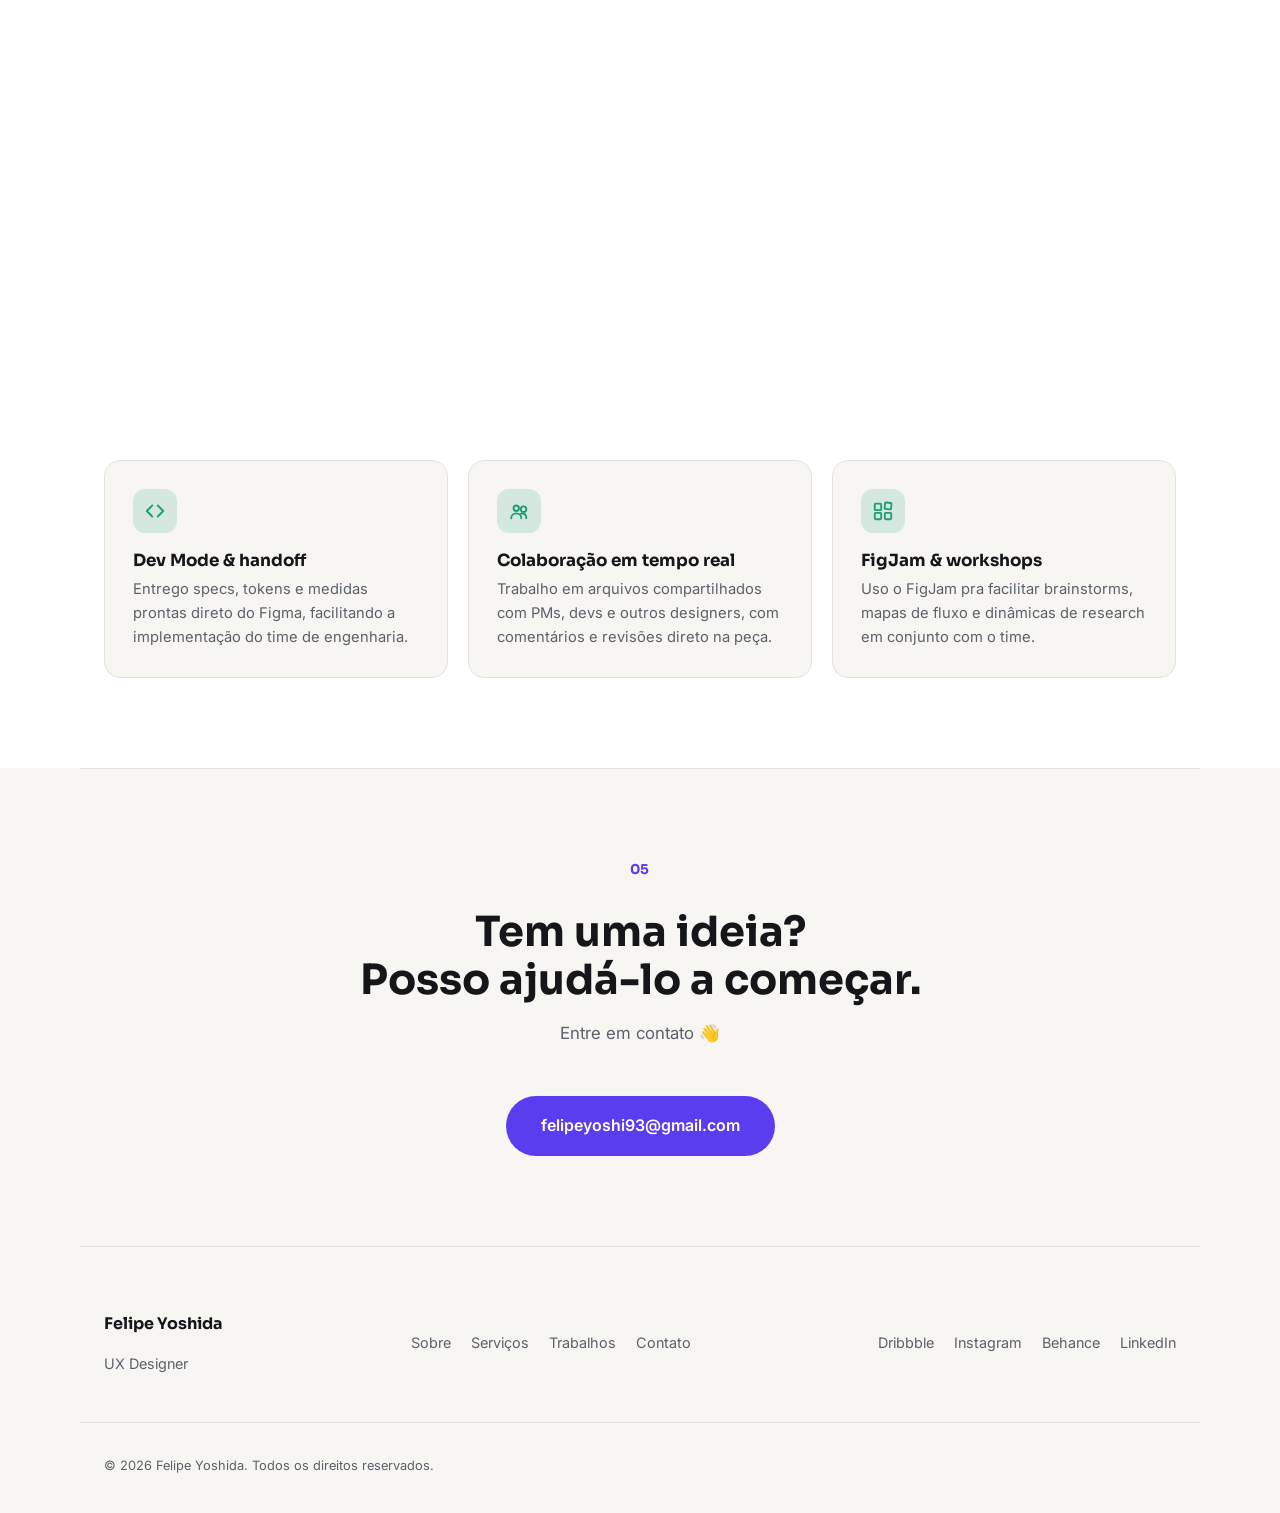
==== commit 9e9584f8: "site-completo-atual" ====
--- a/index.html
+++ b/index.html
@@ -414,6 +414,28 @@
           <a href="trabalhos/projeto-03.html" data-i18n="workLinkLabel">Ver case study →</a>
         </div>
       </article>
+
+      <article class="work-card reveal">
+        <div class="work-thumb is-illustrated is-ds" aria-hidden="true">
+          <svg viewBox="0 0 24 24" fill="none" stroke="currentColor" stroke-width="2" stroke-linecap="round" stroke-linejoin="round"><path d="M12 2 2 7l10 5 10-5-10-5Z"/><path d="M2 17l10 5 10-5"/><path d="M2 12l10 5 10-5"/></svg>
+        </div>
+        <div class="work-info">
+          <h3 data-i18n="work4Title">Design System</h3>
+          <p data-i18n="work4Desc">Minha contribuição contínua para o Design System de experiências conversacionais da empresa — construído do zero com o time e usado no dia a dia.</p>
+          <a href="trabalhos/projeto-04.html" data-i18n="workLinkLabel">Ver case study →</a>
+        </div>
+      </article>
+
+      <article class="work-card reveal">
+        <div class="work-thumb is-illustrated is-timebrasil" aria-hidden="true">
+          <svg viewBox="0 0 24 24" fill="none" stroke="currentColor" stroke-width="2" stroke-linecap="round" stroke-linejoin="round"><path d="M21 15a2 2 0 0 1-2 2H7l-4 4V5a2 2 0 0 1 2-2h14a2 2 0 0 1 2 2z"/></svg>
+        </div>
+        <div class="work-info">
+          <h3 data-i18n="work5Title">Time Brasil no WhatsApp</h3>
+          <p data-i18n="work5Desc">UX Writing e engenharia de conversas para o chatbot oficial do COB e da Meta nos Jogos de Paris 2024.</p>
+          <a href="trabalhos/projeto-05.html" data-i18n="workLinkLabel">Ver case study →</a>
+        </div>
+      </article>
     </div>
 
     <div class="work-all reveal">
--- a/css/style.css
+++ b/css/style.css
@@ -1024,3 +1024,584 @@
   .hero-actions { flex-direction: column; }
   .btn { width: 100%; }
 }
+
+/* ---------- Case studies ricos em texto (Design System, Time Brasil) ---------- */
+
+/* Selos qualitativos no topo do case (sem números inventados) */
+.pillar-grid {
+  display: grid;
+  grid-template-columns: repeat(3, 1fr);
+  gap: 20px;
+  margin-top: 40px;
+}
+.pillar-card {
+  background: var(--bg-elevated);
+  border: 1px solid var(--border);
+  border-radius: var(--radius);
+  padding: 24px;
+}
+.pillar-card .service-icon { margin-bottom: 14px; }
+.pillar-card h3 { font-size: 1.02rem; }
+.pillar-card p { margin-top: 8px; color: var(--text-muted); font-size: 0.9rem; }
+
+/* Disclaimer discreto abaixo dos selos / resultados, como nas referências do setor */
+.case-disclaimer {
+  margin-top: 20px;
+  font-size: 0.82rem;
+  color: var(--text-muted);
+  opacity: 0.8;
+}
+
+/* Blocos de decisão dentro de uma seção (eyebrow + h2 já cobertos por .section-head) */
+.decision-block { margin-top: 32px; }
+.decision-block:first-child { margin-top: 0; }
+.decision-block h3 {
+  font-size: 1.15rem;
+  margin-bottom: 10px;
+}
+.decision-block p {
+  color: var(--text-muted);
+  font-size: 1rem;
+}
+
+/* Linha de etapas (fluxo de entrada ao conteúdo) */
+.flow-grid {
+  display: grid;
+  grid-template-columns: repeat(4, 1fr);
+  gap: 16px;
+  margin-top: 32px;
+}
+.flow-step {
+  background: var(--bg-elevated);
+  border: 1px solid var(--border);
+  border-radius: var(--radius);
+  padding: 20px;
+}
+.flow-num {
+  display: inline-block;
+  font-family: var(--font-display);
+  font-weight: 700;
+  font-size: 0.8rem;
+  color: var(--accent);
+  letter-spacing: 0.05em;
+}
+.flow-step h3 { margin-top: 10px; font-size: 1rem; }
+.flow-step p { margin-top: 6px; color: var(--text-muted); font-size: 0.88rem; }
+
+/* Links "continue explorando" no fim do case, antes do contato */
+.case-more-grid {
+  display: flex;
+  gap: 14px;
+  flex-wrap: wrap;
+  margin-top: 24px;
+}
+.case-more-grid a {
+  padding: 11px 22px;
+  border: 1px solid var(--border);
+  border-radius: 999px;
+  font-weight: 600;
+  font-size: 0.9rem;
+  transition: border-color var(--transition), color var(--transition), transform var(--transition);
+}
+.case-more-grid a:hover {
+  border-color: var(--accent);
+  color: var(--accent);
+  transform: translateY(-2px);
+}
+
+/* Thumbs ilustrados (gradiente + ícone) pra cards de trabalho sem screenshot real */
+.work-thumb.is-illustrated {
+  display: flex;
+  align-items: center;
+  justify-content: center;
+  background-color: transparent;
+}
+.work-thumb.is-illustrated svg {
+  width: 30%;
+  height: 30%;
+  color: #fff;
+  opacity: 0.95;
+}
+.work-thumb.is-ds {
+  background-image: linear-gradient(135deg, var(--accent) 0%, var(--accent-3) 100%);
+}
+.work-thumb.is-timebrasil {
+  background-image: linear-gradient(135deg, var(--accent-2) 0%, var(--accent) 100%);
+}
+
+.case-wide {
+  padding: 0 24px 90px;
+  max-width: 900px;
+}
+.case-wide .section-head { margin-bottom: 36px; }
+.case-wide + .case-wide,
+.case-wide + .section { border-top: 1px solid var(--border); padding-top: 90px; }
+
+/* ---------- Case hero com ilustração ---------- */
+.case-hero-grid {
+  display: flex;
+  align-items: flex-start;
+  gap: 48px;
+}
+.case-hero-grid > .case-hero-text { flex: 1; min-width: 0; }
+.case-hero-visual {
+  flex-shrink: 0;
+  width: 280px;
+  margin-top: 8px;
+}
+.case-hero-visual svg,
+.case-hero-visual img {
+  width: 100%;
+  height: auto;
+  display: block;
+  border-radius: 20px;
+  filter: drop-shadow(0 24px 48px rgba(0,0,0,0.18));
+}
+@media (max-width: 1100px) {
+  .case-hero-visual { display: none; }
+}
+
+/* ---------- Mockup de conversa (ilustrativo, não é print real) ---------- */
+.chat-mock {
+  background: var(--bg-elevated);
+  border: 1px solid var(--border);
+  border-radius: var(--radius);
+  padding: 20px;
+  max-width: 360px;
+}
+.chat-bubble {
+  max-width: 85%;
+  padding: 10px 14px;
+  border-radius: 14px;
+  font-size: 0.9rem;
+  line-height: 1.4;
+  margin-bottom: 10px;
+}
+.chat-bubble:last-child { margin-bottom: 0; }
+.chat-bubble.is-bot {
+  background: var(--accent-soft);
+  color: var(--text);
+  border-bottom-left-radius: 4px;
+}
+.chat-bubble.is-user {
+  background: var(--accent);
+  color: var(--accent-text);
+  margin-left: auto;
+  border-bottom-right-radius: 4px;
+}
+.chat-bubble.is-action {
+  background: transparent;
+  border: 1px solid var(--accent);
+  color: var(--accent);
+  font-weight: 600;
+  text-align: center;
+  width: fit-content;
+  margin: 2px 0 0 auto;
+}
+.case-figcaption {
+  margin-top: 14px;
+  font-size: 0.8rem;
+  color: var(--text-muted);
+  opacity: 0.85;
+}
+
+/* ---------- Mockup de "camada técnica" (specs, não é print real) ---------- */
+.spec-mock {
+  background: var(--bg-elevated);
+  border: 1px solid var(--border);
+  border-radius: var(--radius);
+  padding: 20px;
+  max-width: 360px;
+  font-family: 'Sora', monospace;
+  font-size: 0.85rem;
+}
+.spec-row {
+  display: flex;
+  gap: 8px;
+  padding: 8px 0;
+  border-bottom: 1px dashed var(--border);
+}
+.spec-row:last-child { border-bottom: none; }
+.spec-row .spec-key { color: var(--accent); font-weight: 700; flex-shrink: 0; }
+.spec-row .spec-val { color: var(--text-muted); word-break: break-word; }
+
+/* ---------- Print real (Figma), usado no lugar dos mockups ilustrativos ---------- */
+.case-shot {
+  background: var(--bg-elevated);
+  border: 1px solid var(--border);
+  border-radius: var(--radius);
+  padding: 10px;
+  max-width: 340px;
+}
+.case-shot img {
+  display: block;
+  width: 100%;
+  height: auto;
+  border-radius: calc(var(--radius) - 6px);
+}
+.case-shot.is-wide { max-width: 480px; }
+
+/* ---------- Abas sem JS (input radio + label), pra explorar conteúdo ---------- */
+.tabset { margin-top: 32px; }
+.tabset input[type="radio"] {
+  position: absolute;
+  opacity: 0;
+  width: 1px;
+  height: 1px;
+}
+.tab-bar {
+  display: flex;
+  gap: 10px;
+  flex-wrap: wrap;
+  margin-bottom: 24px;
+}
+.tab-bar label {
+  padding: 10px 20px;
+  border-radius: 999px;
+  border: 1px solid var(--border);
+  font-size: 0.88rem;
+  font-weight: 600;
+  cursor: pointer;
+  color: var(--text-muted);
+  transition: border-color var(--transition), color var(--transition), background var(--transition);
+}
+.tab-bar label:hover { border-color: var(--accent); color: var(--accent); }
+.tab-panels { position: relative; }
+.tab-panel {
+  display: none;
+  grid-template-columns: 1fr 1fr;
+  gap: 32px;
+  align-items: center;
+}
+.tab-panel-copy { max-width: 420px; }
+.tab-panel-copy h3 { font-size: 1.1rem; margin-bottom: 10px; }
+.tab-panel-copy p { color: var(--text-muted); font-size: 0.95rem; }
+
+#tab-1:checked ~ .tab-bar label[for="tab-1"],
+#tab-2:checked ~ .tab-bar label[for="tab-2"],
+#tab-3:checked ~ .tab-bar label[for="tab-3"],
+#tab-4:checked ~ .tab-bar label[for="tab-4"],
+#tab-5:checked ~ .tab-bar label[for="tab-5"],
+#tab-6:checked ~ .tab-bar label[for="tab-6"] {
+  border-color: var(--accent);
+  color: var(--accent-text);
+  background: var(--accent);
+}
+#tab-1:checked ~ .tab-panels .tab-panel[data-panel="1"],
+#tab-2:checked ~ .tab-panels .tab-panel[data-panel="2"],
+#tab-3:checked ~ .tab-panels .tab-panel[data-panel="3"],
+#tab-4:checked ~ .tab-panels .tab-panel[data-panel="4"],
+#tab-5:checked ~ .tab-panels .tab-panel[data-panel="5"],
+#tab-6:checked ~ .tab-panels .tab-panel[data-panel="6"] {
+  display: grid;
+}
+@media (max-width: 700px) {
+  .tab-panel { grid-template-columns: 1fr; }
+}
+
+/* ---------- Toggle de 2 opções (camadas do Design System) ---------- */
+.toggle-2 { margin-top: 32px; }
+.toggle-2 input[type="radio"] {
+  position: absolute;
+  opacity: 0;
+  width: 1px;
+  height: 1px;
+}
+.toggle-bar {
+  display: inline-flex;
+  padding: 4px;
+  background: var(--bg-elevated);
+  border: 1px solid var(--border);
+  border-radius: 999px;
+  margin-bottom: 24px;
+}
+.toggle-bar label {
+  padding: 9px 20px;
+  border-radius: 999px;
+  font-size: 0.86rem;
+  font-weight: 600;
+  cursor: pointer;
+  color: var(--text-muted);
+  transition: background var(--transition), color var(--transition);
+}
+.toggle-panel { display: none; grid-template-columns: 1fr 1fr; gap: 32px; align-items: center; }
+#layer-1:checked ~ .toggle-bar label[for="layer-1"],
+#layer-2:checked ~ .toggle-bar label[for="layer-2"] {
+  background: var(--accent);
+  color: var(--accent-text);
+}
+#layer-1:checked ~ .toggle-panels .toggle-panel[data-panel="1"],
+#layer-2:checked ~ .toggle-panels .toggle-panel[data-panel="2"] {
+  display: grid;
+}
+@media (max-width: 700px) {
+  .toggle-panel { grid-template-columns: 1fr; }
+}
+
+/* ---------- Stepper visual (fluxo de entrada ao conteúdo) ---------- */
+.stepper {
+  display: flex;
+  align-items: center;
+  margin-top: 32px;
+}
+.stepper-node {
+  display: flex;
+  flex-direction: column;
+  align-items: center;
+  gap: 10px;
+  flex: 1;
+  text-align: center;
+  position: relative;
+}
+.stepper-circle {
+  width: 40px;
+  height: 40px;
+  border-radius: 50%;
+  background: var(--accent);
+  color: var(--accent-text);
+  display: flex;
+  align-items: center;
+  justify-content: center;
+  font-family: var(--font-display);
+  font-weight: 700;
+  font-size: 0.9rem;
+  flex-shrink: 0;
+  z-index: 1;
+}
+.stepper-line {
+  position: absolute;
+  top: 20px;
+  left: 50%;
+  width: 100%;
+  height: 2px;
+  background: var(--border);
+  z-index: 0;
+}
+.stepper-node:last-child .stepper-line { display: none; }
+.stepper-node span.stepper-label { font-size: 0.85rem; font-weight: 600; color: var(--text); }
+@media (max-width: 700px) {
+  .stepper { flex-direction: column; align-items: flex-start; gap: 20px; }
+  .stepper-node { flex-direction: row; text-align: left; width: 100%; }
+  .stepper-line { display: none; }
+}
+
+/* ---------- Accordion nativo (<details>/<summary>) pra decisões ---------- */
+.decision-acc {
+  border: 1px solid var(--border);
+  border-radius: var(--radius);
+  padding: 4px 22px;
+  margin-top: 14px;
+  background: var(--bg-elevated);
+  transition: border-color var(--transition);
+}
+.decision-acc:first-of-type { margin-top: 0; }
+.decision-acc:hover { border-color: var(--accent); }
+.decision-acc summary {
+  padding: 18px 0;
+  cursor: pointer;
+  list-style: none;
+  display: flex;
+  align-items: center;
+  justify-content: space-between;
+  gap: 16px;
+  font-family: var(--font-display);
+  font-weight: 700;
+  font-size: 1.05rem;
+}
+.decision-acc summary::-webkit-details-marker { display: none; }
+.decision-acc summary .chev {
+  flex-shrink: 0;
+  width: 20px;
+  height: 20px;
+  color: var(--accent);
+  transition: transform 0.3s ease;
+}
+.decision-acc[open] summary .chev { transform: rotate(180deg); }
+.decision-acc .decision-body {
+  padding: 0 0 20px;
+  color: var(--text-muted);
+  font-size: 1rem;
+  max-width: 640px;
+}
+
+/* Pequena animação de "respiração" pra chamar atenção pra interação */
+@keyframes soft-pulse {
+  0%, 100% { opacity: 1; }
+  50% { opacity: 0.55; }
+}
+.interact-hint {
+  display: inline-flex;
+  align-items: center;
+  gap: 6px;
+  font-size: 0.8rem;
+  color: var(--text-muted);
+  margin-top: 10px;
+}
+.interact-hint svg { width: 14px; height: 14px; animation: soft-pulse 1.8s ease-in-out infinite; }
+
+/* ---------- Comparação antes/depois (qualitativa, sem números) ---------- */
+.compare-grid {
+  display: grid;
+  grid-template-columns: 1fr 1fr;
+  gap: 20px;
+  margin-top: 32px;
+}
+.compare-col {
+  border-radius: var(--radius);
+  padding: 24px;
+  border: 1px solid var(--border);
+}
+.compare-col.is-before { background: var(--bg-elevated); }
+.compare-col.is-after { background: var(--accent-soft); border-color: var(--accent); }
+.compare-label {
+  display: inline-flex;
+  align-items: center;
+  gap: 8px;
+  font-family: var(--font-display);
+  font-weight: 700;
+  font-size: 0.95rem;
+  margin-bottom: 16px;
+}
+.compare-col.is-before .compare-label { color: var(--text-muted); }
+.compare-col.is-after .compare-label { color: var(--accent); }
+.compare-col ul { list-style: none; margin: 0; padding: 0; }
+.compare-col li {
+  display: flex;
+  align-items: flex-start;
+  gap: 10px;
+  font-size: 0.92rem;
+  color: var(--text-muted);
+  padding: 8px 0;
+}
+.compare-col.is-after li { color: var(--text); }
+.compare-col li svg { width: 16px; height: 16px; flex-shrink: 0; margin-top: 3px; }
+.compare-col.is-before li svg { color: var(--accent-3); }
+.compare-col.is-after li svg { color: var(--accent-2); }
+@media (max-width: 700px) {
+  .compare-grid { grid-template-columns: 1fr; }
+}
+
+/* ---------- Cenários do dia a dia ---------- */
+.scenario-grid {
+  display: grid;
+  grid-template-columns: 1fr 1fr;
+  gap: 20px;
+  margin-top: 32px;
+}
+.scenario-card {
+  background: var(--bg-elevated);
+  border: 1px solid var(--border);
+  border-radius: var(--radius);
+  padding: 26px;
+}
+.scenario-tag {
+  display: inline-block;
+  font-size: 0.78rem;
+  font-weight: 700;
+  color: var(--accent);
+  background: var(--accent-soft);
+  padding: 4px 12px;
+  border-radius: 999px;
+  margin-bottom: 14px;
+}
+.scenario-card h3 { font-size: 1.05rem; margin-bottom: 10px; }
+.scenario-card p { color: var(--text-muted); font-size: 0.92rem; }
+@media (max-width: 700px) {
+  .scenario-grid { grid-template-columns: 1fr; }
+}
+
+/* ---------- Cards de "você sabia" (flip ao clicar, sem JS) ---------- */
+.flip-grid {
+  display: grid;
+  grid-template-columns: repeat(3, 1fr);
+  gap: 20px;
+  margin-top: 32px;
+  perspective: 1200px;
+}
+.flip-card {
+  position: relative;
+  height: 180px;
+}
+.flip-card input[type="checkbox"] {
+  position: absolute;
+  opacity: 0;
+  width: 1px;
+  height: 1px;
+}
+.flip-card label {
+  display: block;
+  width: 100%;
+  height: 100%;
+  cursor: pointer;
+}
+.flip-inner {
+  position: relative;
+  width: 100%;
+  height: 100%;
+  transition: transform 0.6s cubic-bezier(.4,0,.2,1);
+  transform-style: preserve-3d;
+}
+.flip-card input:checked ~ label .flip-inner { transform: rotateY(180deg); }
+.flip-front, .flip-back {
+  position: absolute;
+  inset: 0;
+  backface-visibility: hidden;
+  border-radius: var(--radius);
+  padding: 22px;
+  display: flex;
+  flex-direction: column;
+  justify-content: center;
+  border: 1px solid var(--border);
+}
+.flip-front {
+  background: var(--bg-elevated);
+  text-align: center;
+}
+.flip-front .flip-icon { font-size: 1.6rem; margin-bottom: 10px; }
+.flip-front span.flip-label {
+  font-family: var(--font-display);
+  font-weight: 700;
+  font-size: 0.95rem;
+}
+.flip-front .flip-cta {
+  margin-top: 10px;
+  font-size: 0.78rem;
+  color: var(--accent);
+  font-weight: 600;
+}
+.flip-back {
+  background: var(--accent);
+  color: var(--accent-text);
+  transform: rotateY(180deg);
+  font-size: 0.88rem;
+  line-height: 1.45;
+}
+@media (max-width: 860px) {
+  .flip-grid { grid-template-columns: 1fr 1fr; }
+}
+@media (max-width: 500px) {
+  .flip-grid { grid-template-columns: 1fr; }
+  .flip-card { height: 160px; }
+}
+
+/* ---------- Mini badge "divertido" pra títulos de seção lúdicos ---------- */
+.section-playful .section-head h2 { display: flex; align-items: center; gap: 10px; flex-wrap: wrap; }
+
+/* ---------- Callout de destaque (caixa com borda lateral) ---------- */
+.callout {
+  margin-top: 24px;
+  padding: 20px 24px;
+  border-left: 3px solid var(--accent);
+  background: var(--bg-elevated);
+  border-radius: 0 var(--radius) var(--radius) 0;
+}
+.callout h3 { font-size: 1rem; margin-bottom: 8px; }
+.callout p { color: var(--text-muted); font-size: 0.92rem; margin: 0; }
+
+@media (max-width: 860px) {
+  .pillar-grid { grid-template-columns: 1fr; }
+  .flow-grid { grid-template-columns: repeat(2, 1fr); }
+}
+@media (max-width: 480px) {
+  .flow-grid { grid-template-columns: 1fr; }
+}
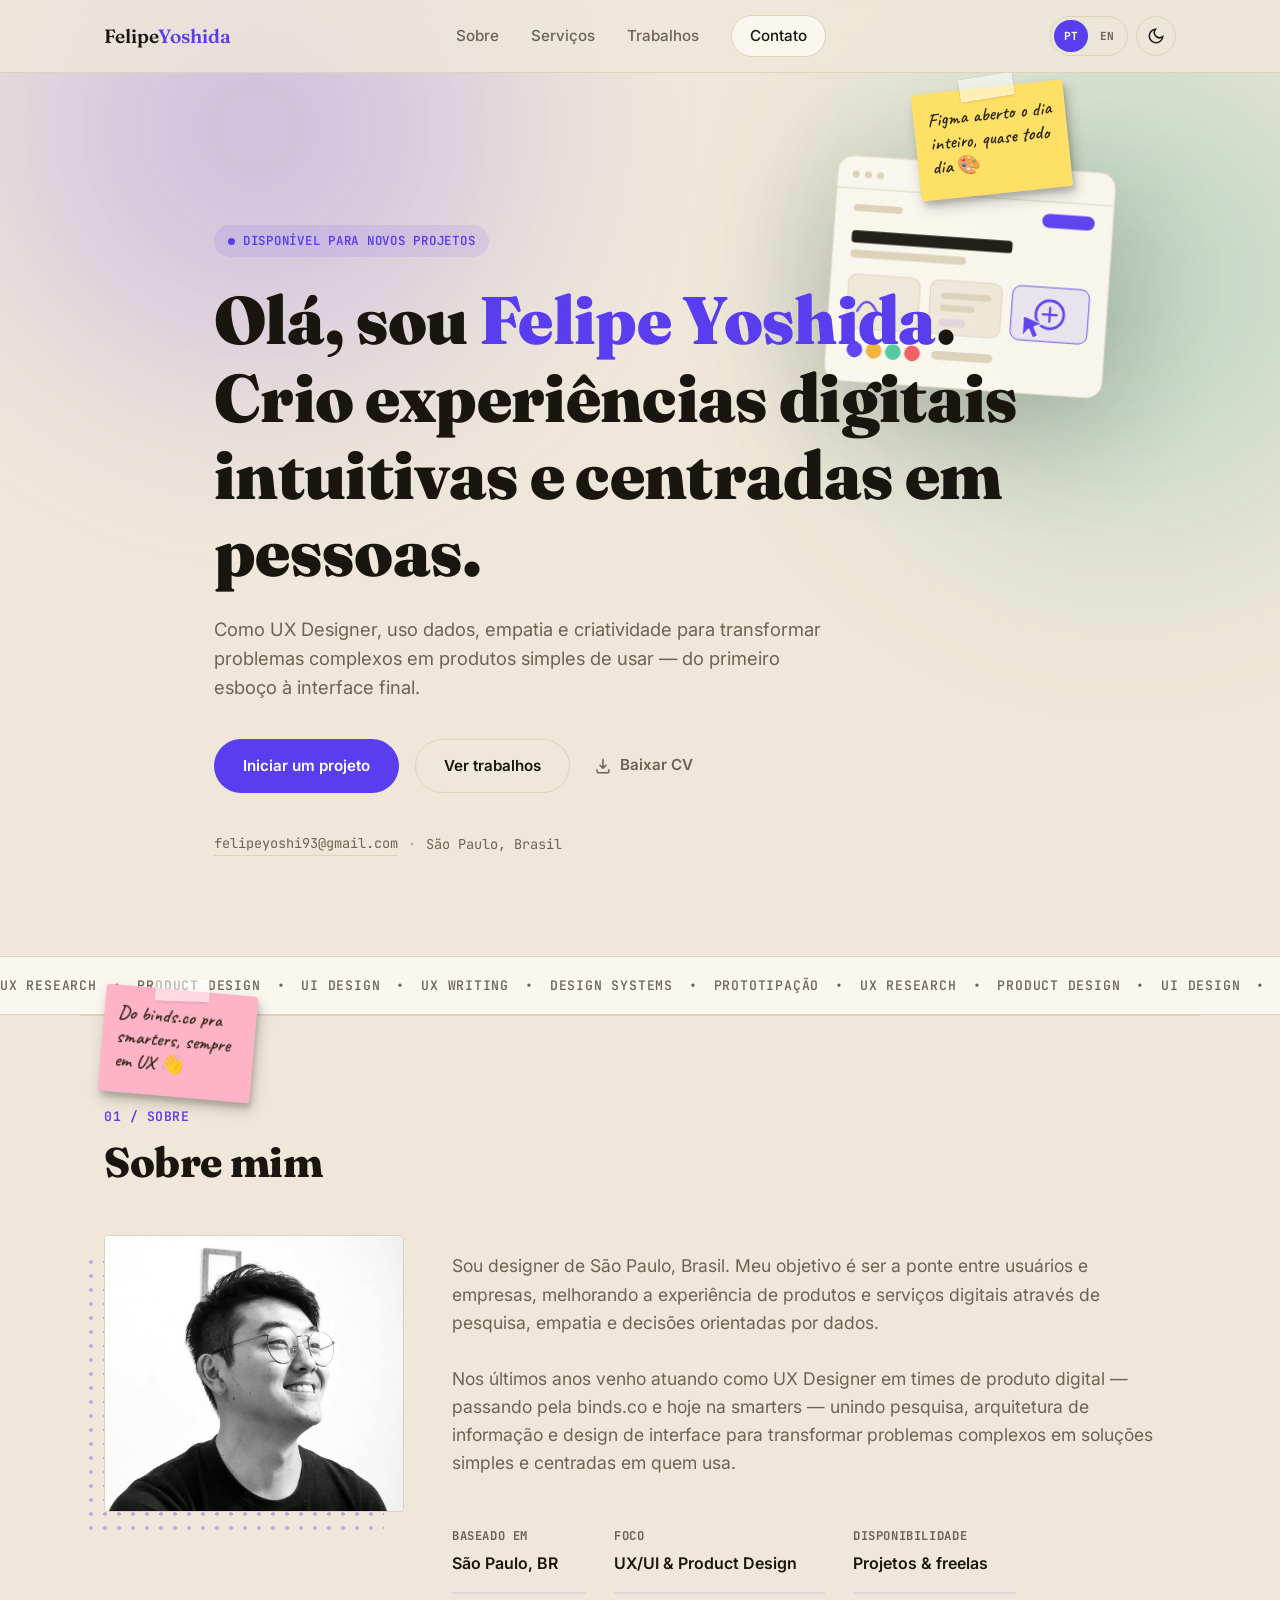
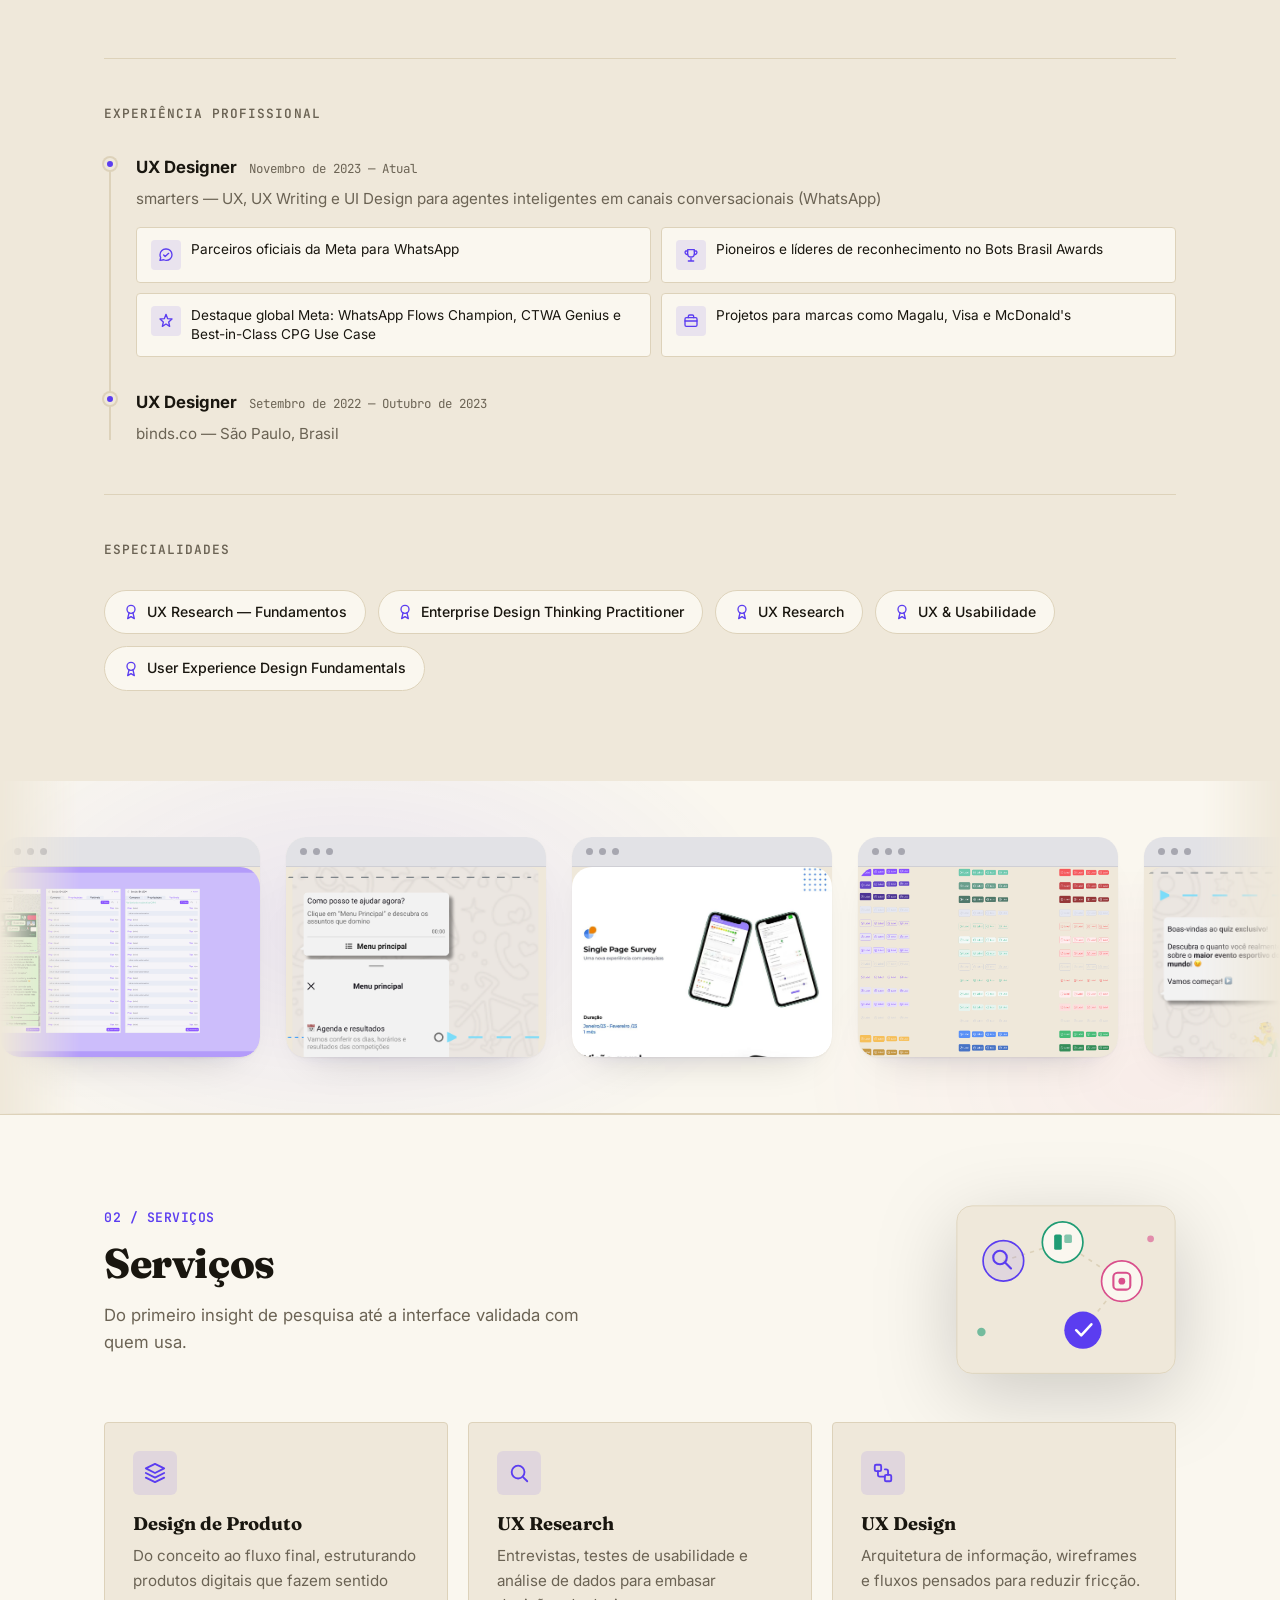
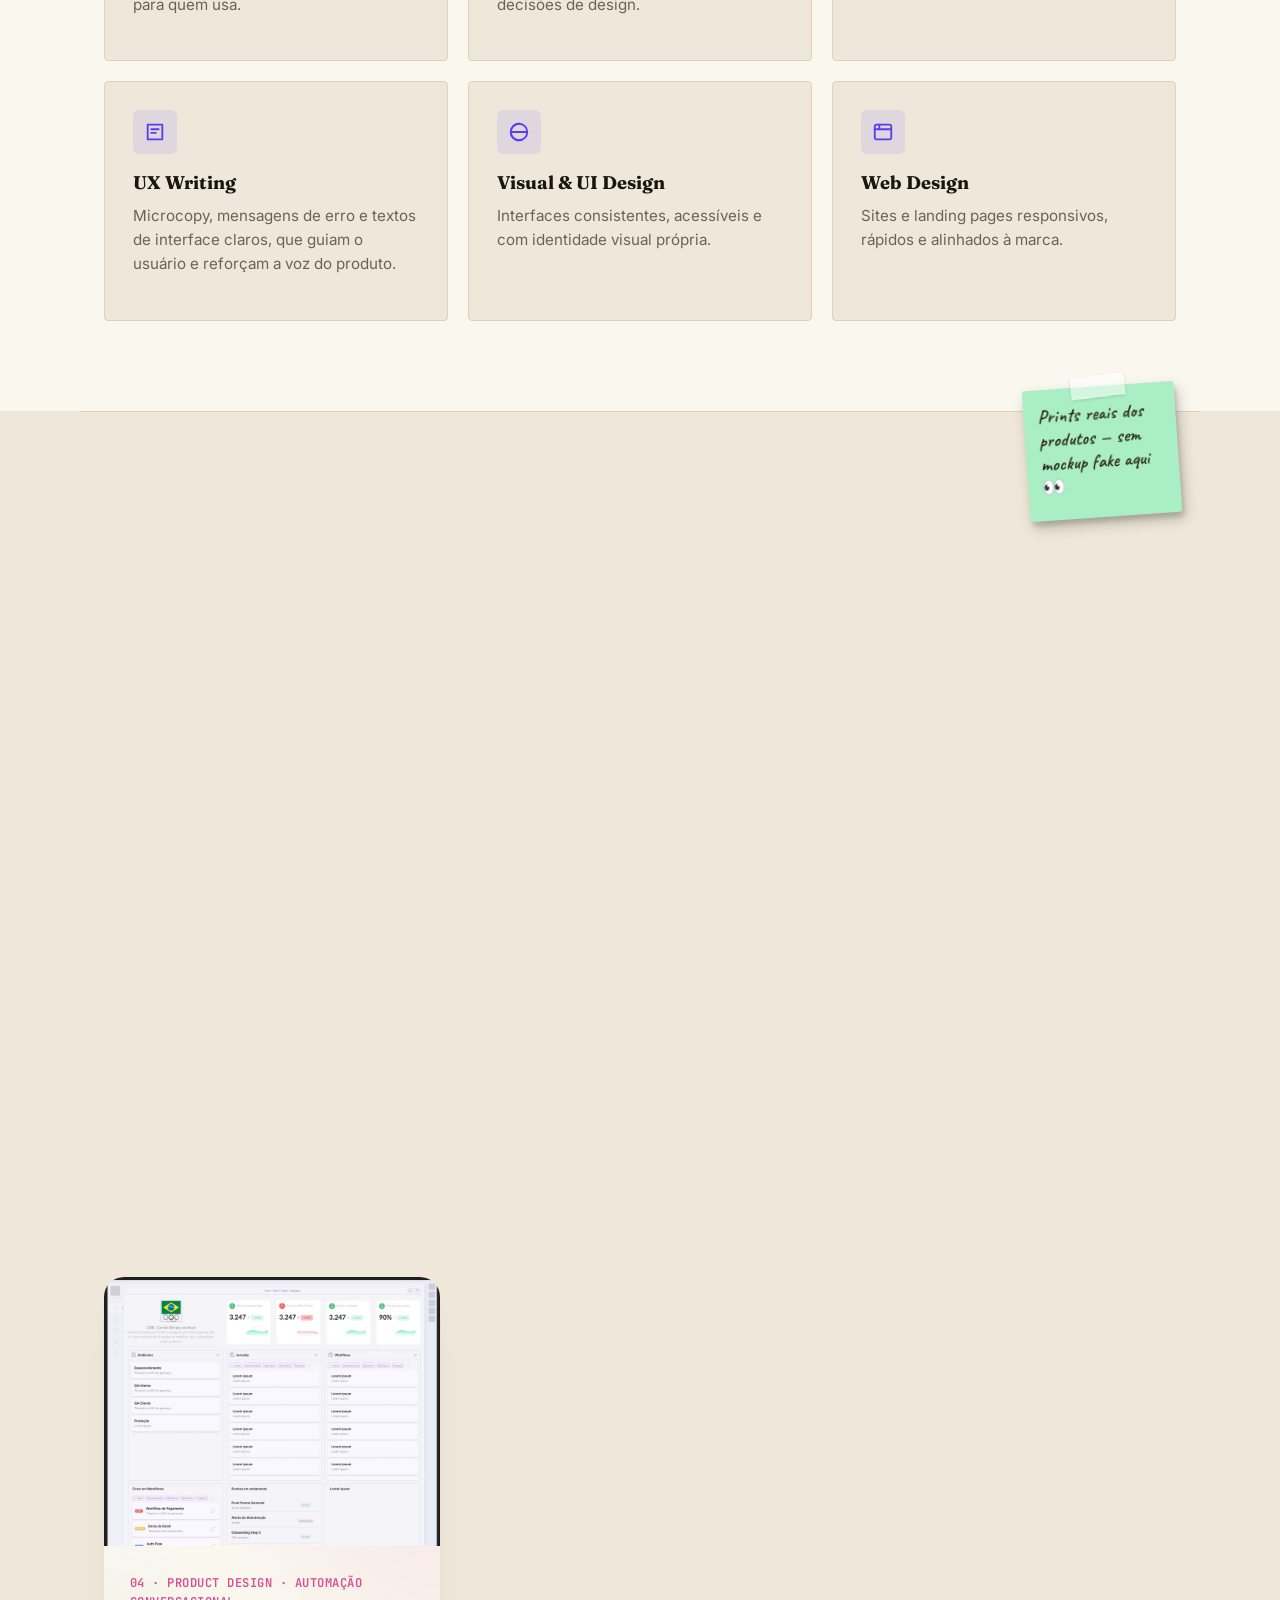
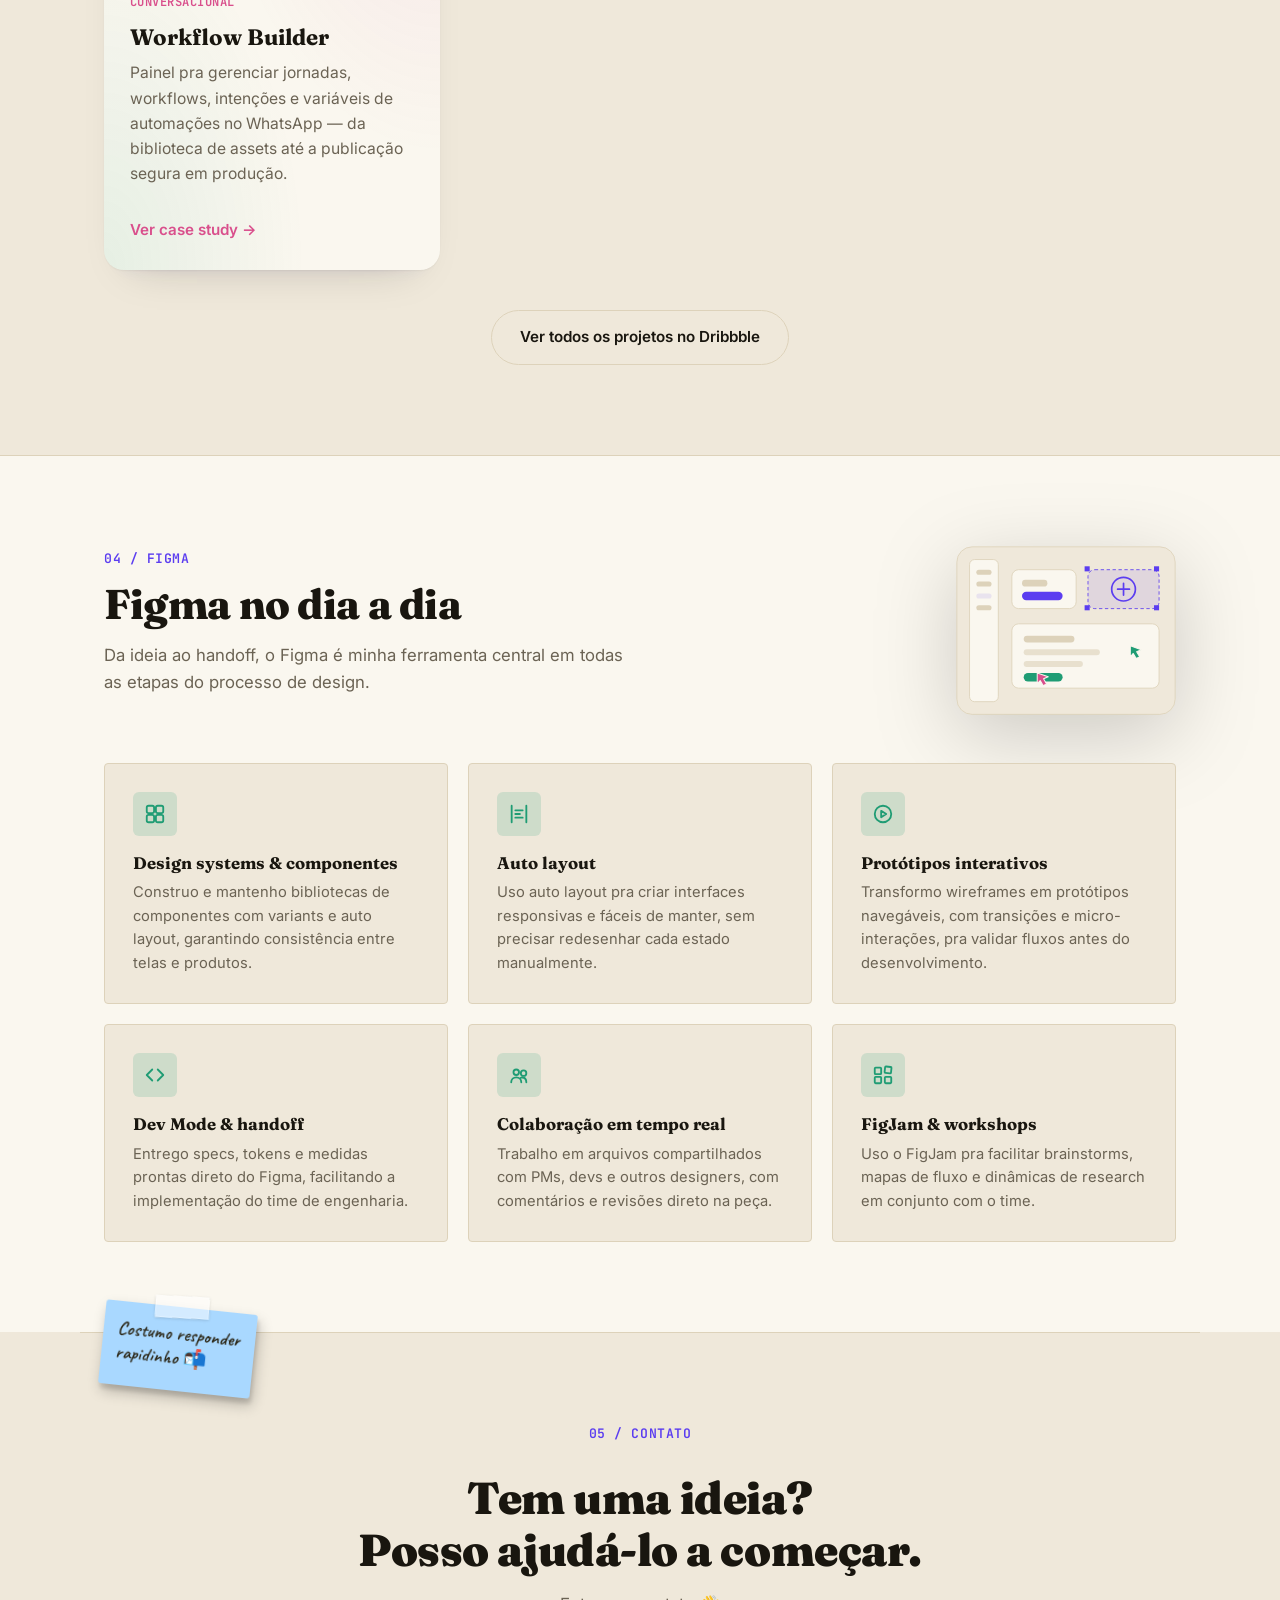
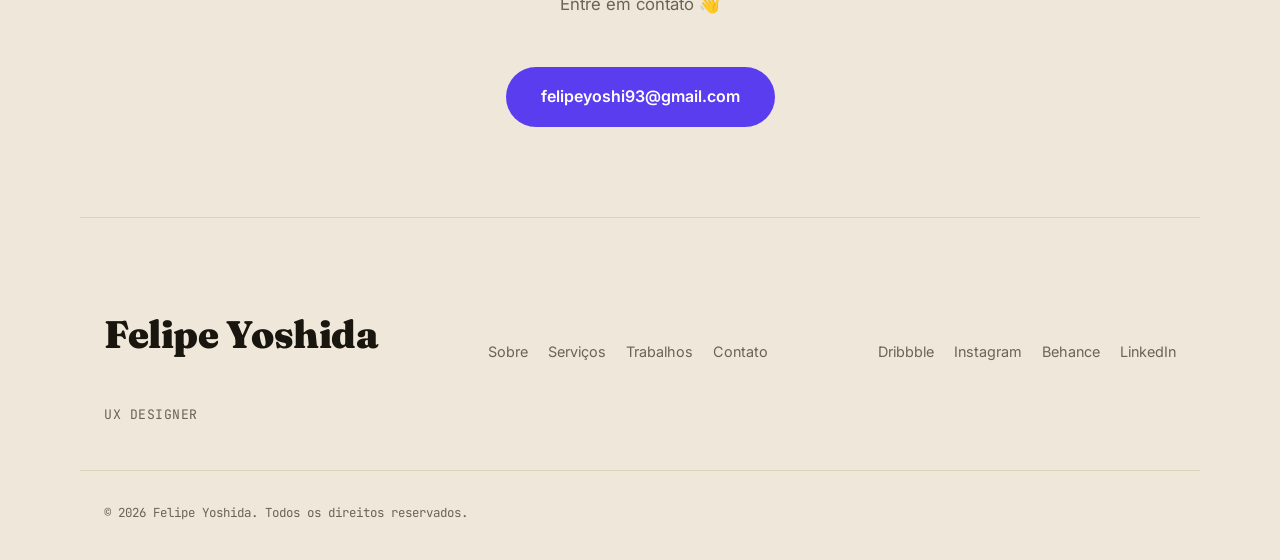
==== commit a4343137: "Mudanças" ====
--- a/index.html
+++ b/index.html
@@ -20,15 +20,15 @@
 <meta name="twitter:image" content="https://www.felipeyoshida.com/assets/felipe-photo.jpg">
 
 <meta name="color-scheme" content="dark light">
-<meta name="theme-color" content="#0b0d10" media="(prefers-color-scheme: dark)">
-<meta name="theme-color" content="#f7f6f3" media="(prefers-color-scheme: light)">
+<meta name="theme-color" content="#0c0c0b" media="(prefers-color-scheme: dark)">
+<meta name="theme-color" content="#efe8da" media="(prefers-color-scheme: light)">
 
 <link rel="icon" href="data:image/svg+xml,%3Csvg xmlns='http://www.w3.org/2000/svg' viewBox='0 0 32 32'%3E%3Crect width='32' height='32' rx='8' fill='%237c5cff'/%3E%3Ctext x='16' y='22' font-family='sans-serif' font-size='16' font-weight='700' fill='%23ffffff' text-anchor='middle'%3EFY%3C/text%3E%3C/svg%3E">
 <link rel="apple-touch-icon" href="data:image/svg+xml,%3Csvg xmlns='http://www.w3.org/2000/svg' viewBox='0 0 32 32'%3E%3Crect width='32' height='32' rx='8' fill='%237c5cff'/%3E%3Ctext x='16' y='22' font-family='sans-serif' font-size='16' font-weight='700' fill='%23ffffff' text-anchor='middle'%3EFY%3C/text%3E%3C/svg%3E">
 
 <link rel="preconnect" href="https://fonts.googleapis.com">
 <link rel="preconnect" href="https://fonts.gstatic.com" crossorigin>
-<link href="https://fonts.googleapis.com/css2?family=Inter:wght@400;500;600;700;800&family=Sora:wght@600;700;800&display=swap" rel="stylesheet">
+<link href="https://fonts.googleapis.com/css2?family=Fraunces:opsz,wght@9..144,500;9..144,600;9..144,700;9..144,900&family=Inter:wght@400;500;600;700;800&family=JetBrains+Mono:wght@400;500;600;700&family=Caveat:wght@600;700&display=swap" rel="stylesheet">
 
 <link rel="stylesheet" href="css/style.css">
 
@@ -96,6 +96,7 @@
 
   <!-- HERO -->
   <section class="hero container">
+    <div class="postit postit--yellow postit--right postit--safe-top" style="--postit-rotate:-6deg;" aria-hidden="true"><p data-i18n="postitHeroText">Figma aberto o dia inteiro, quase todo dia 🎨</p></div>
     <div class="hero-visual" aria-hidden="true">
       <svg viewBox="0 0 320 260" xmlns="http://www.w3.org/2000/svg" role="img">
         <rect x="1" y="1" width="318" height="258" rx="18" fill="var(--bg-elevated)" stroke="var(--border)"/>
@@ -179,8 +180,9 @@
 
   <!-- SOBRE -->
   <section id="sobre" class="section container">
+    <div class="postit postit--pink postit--left" style="--postit-rotate:5deg;" aria-hidden="true"><p data-i18n="postitAboutText">Do binds.co pra smarters, sempre em UX 👋</p></div>
     <div class="section-head reveal">
-      <span class="section-num">01</span>
+      <span class="section-num" data-i18n="aboutNum">01 / Sobre</span>
       <h2 data-i18n="aboutHeading">Sobre mim</h2>
     </div>
     <div class="about-grid">
@@ -289,12 +291,523 @@
     </div>
   </section>
 
+  <!-- FAIXA DE PRINTS: capturas reais de projetos (Design System, Time Brasil e outros) — cada card leva ao case study correspondente -->
+  <div class="shot-strip" aria-label="Mais telas dos projetos">
+    <div class="shot-track">
+      <a class="shot-frame" href="trabalhos/projeto-04.html" data-i18n-aria="shotStripAria4" aria-label="Ver case study: Design System">
+        <span class="shot-frame-bar" aria-hidden="true">
+          <span class="shot-frame-dot"></span>
+          <span class="shot-frame-dot"></span>
+          <span class="shot-frame-dot"></span>
+        </span>
+        <span class="shot-frame-media">
+          <img src="assets/figma/ds/ds-composed-screen.png" alt="" loading="lazy">
+          <span class="shot-frame-caption">
+            <span class="shot-frame-caption-title" data-i18n="work4Title">Design System</span>
+            <span class="shot-frame-caption-cta" data-i18n="workLinkLabel">Ver case study →</span>
+          </span>
+        </span>
+      </a>
+      <a class="shot-frame" href="trabalhos/projeto-05.html" data-i18n-aria="shotStripAria5" aria-label="Ver case study: Time Brasil no WhatsApp">
+        <span class="shot-frame-bar" aria-hidden="true">
+          <span class="shot-frame-dot"></span>
+          <span class="shot-frame-dot"></span>
+          <span class="shot-frame-dot"></span>
+        </span>
+        <span class="shot-frame-media">
+          <img src="assets/figma/cob/menu-principal.png" alt="" loading="lazy">
+          <span class="shot-frame-caption">
+            <span class="shot-frame-caption-title" data-i18n="work5Title">Time Brasil no WhatsApp</span>
+            <span class="shot-frame-caption-cta" data-i18n="workLinkLabel">Ver case study →</span>
+          </span>
+        </span>
+      </a>
+      <a class="shot-frame" href="trabalhos/projeto-01.html" data-i18n-aria="shotStripAria1" aria-label="Ver case study: Single Page Survey">
+        <span class="shot-frame-bar" aria-hidden="true">
+          <span class="shot-frame-dot"></span>
+          <span class="shot-frame-dot"></span>
+          <span class="shot-frame-dot"></span>
+        </span>
+        <span class="shot-frame-media">
+          <img src="assets/projects/projeto-01-full.jpg" alt="" loading="lazy">
+          <span class="shot-frame-caption">
+            <span class="shot-frame-caption-title">Single Page Survey</span>
+            <span class="shot-frame-caption-cta" data-i18n="workLinkLabel">Ver case study →</span>
+          </span>
+        </span>
+      </a>
+      <a class="shot-frame" href="trabalhos/projeto-04.html" data-i18n-aria="shotStripAria4" aria-label="Ver case study: Design System">
+        <span class="shot-frame-bar" aria-hidden="true">
+          <span class="shot-frame-dot"></span>
+          <span class="shot-frame-dot"></span>
+          <span class="shot-frame-dot"></span>
+        </span>
+        <span class="shot-frame-media">
+          <img src="assets/figma/ds/ds-buttons.png" alt="" loading="lazy">
+          <span class="shot-frame-caption">
+            <span class="shot-frame-caption-title" data-i18n="work4Title">Design System</span>
+            <span class="shot-frame-caption-cta" data-i18n="workLinkLabel">Ver case study →</span>
+          </span>
+        </span>
+      </a>
+      <a class="shot-frame" href="trabalhos/projeto-05.html" data-i18n-aria="shotStripAria5" aria-label="Ver case study: Time Brasil no WhatsApp">
+        <span class="shot-frame-bar" aria-hidden="true">
+          <span class="shot-frame-dot"></span>
+          <span class="shot-frame-dot"></span>
+          <span class="shot-frame-dot"></span>
+        </span>
+        <span class="shot-frame-media">
+          <img src="assets/figma/cob/quiz.png" alt="" loading="lazy">
+          <span class="shot-frame-caption">
+            <span class="shot-frame-caption-title" data-i18n="work5Title">Time Brasil no WhatsApp</span>
+            <span class="shot-frame-caption-cta" data-i18n="workLinkLabel">Ver case study →</span>
+          </span>
+        </span>
+      </a>
+      <a class="shot-frame" href="trabalhos/projeto-06.html" data-i18n-aria="shotStripAria6" aria-label="Ver case study: Workflow Builder">
+        <span class="shot-frame-bar" aria-hidden="true">
+          <span class="shot-frame-dot"></span>
+          <span class="shot-frame-dot"></span>
+          <span class="shot-frame-dot"></span>
+        </span>
+        <span class="shot-frame-media">
+          <img src="assets/figma/wb/wb-hero-painel.png" alt="" loading="lazy">
+          <span class="shot-frame-caption">
+            <span class="shot-frame-caption-title" data-i18n="work6Title">Workflow Builder</span>
+            <span class="shot-frame-caption-cta" data-i18n="workLinkLabel">Ver case study →</span>
+          </span>
+        </span>
+      </a>
+      <a class="shot-frame" href="trabalhos/projeto-06.html" data-i18n-aria="shotStripAria6" aria-label="Ver case study: Workflow Builder">
+        <span class="shot-frame-bar" aria-hidden="true">
+          <span class="shot-frame-dot"></span>
+          <span class="shot-frame-dot"></span>
+          <span class="shot-frame-dot"></span>
+        </span>
+        <span class="shot-frame-media">
+          <img src="assets/figma/wb/wb-publish-1-destino.png" alt="" loading="lazy">
+          <span class="shot-frame-caption">
+            <span class="shot-frame-caption-title" data-i18n="work6Title">Workflow Builder</span>
+            <span class="shot-frame-caption-cta" data-i18n="workLinkLabel">Ver case study →</span>
+          </span>
+        </span>
+      </a>
+      <a class="shot-frame" href="trabalhos/projeto-06.html" data-i18n-aria="shotStripAria6" aria-label="Ver case study: Workflow Builder">
+        <span class="shot-frame-bar" aria-hidden="true">
+          <span class="shot-frame-dot"></span>
+          <span class="shot-frame-dot"></span>
+          <span class="shot-frame-dot"></span>
+        </span>
+        <span class="shot-frame-media">
+          <img src="assets/figma/wb/wb-view-jornadas.png" alt="" loading="lazy">
+          <span class="shot-frame-caption">
+            <span class="shot-frame-caption-title" data-i18n="work6Title">Workflow Builder</span>
+            <span class="shot-frame-caption-cta" data-i18n="workLinkLabel">Ver case study →</span>
+          </span>
+        </span>
+      </a>
+      <a class="shot-frame" href="trabalhos/projeto-04.html" data-i18n-aria="shotStripAria4" aria-label="Ver case study: Design System">
+        <span class="shot-frame-bar" aria-hidden="true">
+          <span class="shot-frame-dot"></span>
+          <span class="shot-frame-dot"></span>
+          <span class="shot-frame-dot"></span>
+        </span>
+        <span class="shot-frame-media">
+          <img src="assets/figma/ds/ds-typography.png" alt="" loading="lazy">
+          <span class="shot-frame-caption">
+            <span class="shot-frame-caption-title" data-i18n="work4Title">Design System</span>
+            <span class="shot-frame-caption-cta" data-i18n="workLinkLabel">Ver case study →</span>
+          </span>
+        </span>
+      </a>
+      <a class="shot-frame" href="trabalhos/projeto-05.html" data-i18n-aria="shotStripAria5" aria-label="Ver case study: Time Brasil no WhatsApp">
+        <span class="shot-frame-bar" aria-hidden="true">
+          <span class="shot-frame-dot"></span>
+          <span class="shot-frame-dot"></span>
+          <span class="shot-frame-dot"></span>
+        </span>
+        <span class="shot-frame-media">
+          <img src="assets/figma/cob/fanfest.png" alt="" loading="lazy">
+          <span class="shot-frame-caption">
+            <span class="shot-frame-caption-title" data-i18n="work5Title">Time Brasil no WhatsApp</span>
+            <span class="shot-frame-caption-cta" data-i18n="workLinkLabel">Ver case study →</span>
+          </span>
+        </span>
+      </a>
+      <a class="shot-frame" href="trabalhos/projeto-04.html" data-i18n-aria="shotStripAria4" aria-label="Ver case study: Design System">
+        <span class="shot-frame-bar" aria-hidden="true">
+          <span class="shot-frame-dot"></span>
+          <span class="shot-frame-dot"></span>
+          <span class="shot-frame-dot"></span>
+        </span>
+        <span class="shot-frame-media">
+          <img src="assets/figma/ds/ds-tags.png" alt="" loading="lazy">
+          <span class="shot-frame-caption">
+            <span class="shot-frame-caption-title" data-i18n="work4Title">Design System</span>
+            <span class="shot-frame-caption-cta" data-i18n="workLinkLabel">Ver case study →</span>
+          </span>
+        </span>
+      </a>
+      <a class="shot-frame" href="trabalhos/projeto-05.html" data-i18n-aria="shotStripAria5" aria-label="Ver case study: Time Brasil no WhatsApp">
+        <span class="shot-frame-bar" aria-hidden="true">
+          <span class="shot-frame-dot"></span>
+          <span class="shot-frame-dot"></span>
+          <span class="shot-frame-dot"></span>
+        </span>
+        <span class="shot-frame-media">
+          <img src="assets/figma/cob/carteirinha.png" alt="" loading="lazy">
+          <span class="shot-frame-caption">
+            <span class="shot-frame-caption-title" data-i18n="work5Title">Time Brasil no WhatsApp</span>
+            <span class="shot-frame-caption-cta" data-i18n="workLinkLabel">Ver case study →</span>
+          </span>
+        </span>
+      </a>
+      <a class="shot-frame" href="trabalhos/projeto-04.html" data-i18n-aria="shotStripAria4" aria-label="Ver case study: Design System">
+        <span class="shot-frame-bar" aria-hidden="true">
+          <span class="shot-frame-dot"></span>
+          <span class="shot-frame-dot"></span>
+          <span class="shot-frame-dot"></span>
+        </span>
+        <span class="shot-frame-media">
+          <img src="assets/figma/ds/ds-avatars.png" alt="" loading="lazy">
+          <span class="shot-frame-caption">
+            <span class="shot-frame-caption-title" data-i18n="work4Title">Design System</span>
+            <span class="shot-frame-caption-cta" data-i18n="workLinkLabel">Ver case study →</span>
+          </span>
+        </span>
+      </a>
+      <a class="shot-frame" href="trabalhos/projeto-05.html" data-i18n-aria="shotStripAria5" aria-label="Ver case study: Time Brasil no WhatsApp">
+        <span class="shot-frame-bar" aria-hidden="true">
+          <span class="shot-frame-dot"></span>
+          <span class="shot-frame-dot"></span>
+          <span class="shot-frame-dot"></span>
+        </span>
+        <span class="shot-frame-media">
+          <img src="assets/figma/cob/agenda.png" alt="" loading="lazy">
+          <span class="shot-frame-caption">
+            <span class="shot-frame-caption-title" data-i18n="work5Title">Time Brasil no WhatsApp</span>
+            <span class="shot-frame-caption-cta" data-i18n="workLinkLabel">Ver case study →</span>
+          </span>
+        </span>
+      </a>
+      <a class="shot-frame" href="trabalhos/projeto-04.html" data-i18n-aria="shotStripAria4" aria-label="Ver case study: Design System">
+        <span class="shot-frame-bar" aria-hidden="true">
+          <span class="shot-frame-dot"></span>
+          <span class="shot-frame-dot"></span>
+          <span class="shot-frame-dot"></span>
+        </span>
+        <span class="shot-frame-media">
+          <img src="assets/figma/ds/ds-glossary.png" alt="" loading="lazy">
+          <span class="shot-frame-caption">
+            <span class="shot-frame-caption-title" data-i18n="work4Title">Design System</span>
+            <span class="shot-frame-caption-cta" data-i18n="workLinkLabel">Ver case study →</span>
+          </span>
+        </span>
+      </a>
+      <a class="shot-frame" href="trabalhos/projeto-05.html" data-i18n-aria="shotStripAria5" aria-label="Ver case study: Time Brasil no WhatsApp">
+        <span class="shot-frame-bar" aria-hidden="true">
+          <span class="shot-frame-dot"></span>
+          <span class="shot-frame-dot"></span>
+          <span class="shot-frame-dot"></span>
+        </span>
+        <span class="shot-frame-media">
+          <img src="assets/figma/cob/atletas.png" alt="" loading="lazy">
+          <span class="shot-frame-caption">
+            <span class="shot-frame-caption-title" data-i18n="work5Title">Time Brasil no WhatsApp</span>
+            <span class="shot-frame-caption-cta" data-i18n="workLinkLabel">Ver case study →</span>
+          </span>
+        </span>
+      </a>
+      <a class="shot-frame" href="trabalhos/projeto-04.html" data-i18n-aria="shotStripAria4" aria-label="Ver case study: Design System">
+        <span class="shot-frame-bar" aria-hidden="true">
+          <span class="shot-frame-dot"></span>
+          <span class="shot-frame-dot"></span>
+          <span class="shot-frame-dot"></span>
+        </span>
+        <span class="shot-frame-media">
+          <img src="assets/figma/ds/ds-text-input.png" alt="" loading="lazy">
+          <span class="shot-frame-caption">
+            <span class="shot-frame-caption-title" data-i18n="work4Title">Design System</span>
+            <span class="shot-frame-caption-cta" data-i18n="workLinkLabel">Ver case study →</span>
+          </span>
+        </span>
+      </a>
+      <a class="shot-frame" href="trabalhos/projeto-05.html" data-i18n-aria="shotStripAria5" aria-label="Ver case study: Time Brasil no WhatsApp">
+        <span class="shot-frame-bar" aria-hidden="true">
+          <span class="shot-frame-dot"></span>
+          <span class="shot-frame-dot"></span>
+          <span class="shot-frame-dot"></span>
+        </span>
+        <span class="shot-frame-media">
+          <img src="assets/figma/cob/medalhas.png" alt="" loading="lazy">
+          <span class="shot-frame-caption">
+            <span class="shot-frame-caption-title" data-i18n="work5Title">Time Brasil no WhatsApp</span>
+            <span class="shot-frame-caption-cta" data-i18n="workLinkLabel">Ver case study →</span>
+          </span>
+        </span>
+      </a>
+      <a class="shot-frame" href="trabalhos/projeto-04.html" tabindex="-1" aria-hidden="true">
+        <span class="shot-frame-bar" aria-hidden="true">
+          <span class="shot-frame-dot"></span>
+          <span class="shot-frame-dot"></span>
+          <span class="shot-frame-dot"></span>
+        </span>
+        <span class="shot-frame-media">
+          <img src="assets/figma/ds/ds-composed-screen.png" alt="" loading="lazy">
+          <span class="shot-frame-caption">
+            <span class="shot-frame-caption-title" data-i18n="work4Title">Design System</span>
+            <span class="shot-frame-caption-cta" data-i18n="workLinkLabel">Ver case study →</span>
+          </span>
+        </span>
+      </a>
+      <a class="shot-frame" href="trabalhos/projeto-05.html" tabindex="-1" aria-hidden="true">
+        <span class="shot-frame-bar" aria-hidden="true">
+          <span class="shot-frame-dot"></span>
+          <span class="shot-frame-dot"></span>
+          <span class="shot-frame-dot"></span>
+        </span>
+        <span class="shot-frame-media">
+          <img src="assets/figma/cob/menu-principal.png" alt="" loading="lazy">
+          <span class="shot-frame-caption">
+            <span class="shot-frame-caption-title" data-i18n="work5Title">Time Brasil no WhatsApp</span>
+            <span class="shot-frame-caption-cta" data-i18n="workLinkLabel">Ver case study →</span>
+          </span>
+        </span>
+      </a>
+      <a class="shot-frame" href="trabalhos/projeto-01.html" tabindex="-1" aria-hidden="true">
+        <span class="shot-frame-bar" aria-hidden="true">
+          <span class="shot-frame-dot"></span>
+          <span class="shot-frame-dot"></span>
+          <span class="shot-frame-dot"></span>
+        </span>
+        <span class="shot-frame-media">
+          <img src="assets/projects/projeto-01-full.jpg" alt="" loading="lazy">
+          <span class="shot-frame-caption">
+            <span class="shot-frame-caption-title">Single Page Survey</span>
+            <span class="shot-frame-caption-cta" data-i18n="workLinkLabel">Ver case study →</span>
+          </span>
+        </span>
+      </a>
+      <a class="shot-frame" href="trabalhos/projeto-04.html" tabindex="-1" aria-hidden="true">
+        <span class="shot-frame-bar" aria-hidden="true">
+          <span class="shot-frame-dot"></span>
+          <span class="shot-frame-dot"></span>
+          <span class="shot-frame-dot"></span>
+        </span>
+        <span class="shot-frame-media">
+          <img src="assets/figma/ds/ds-buttons.png" alt="" loading="lazy">
+          <span class="shot-frame-caption">
+            <span class="shot-frame-caption-title" data-i18n="work4Title">Design System</span>
+            <span class="shot-frame-caption-cta" data-i18n="workLinkLabel">Ver case study →</span>
+          </span>
+        </span>
+      </a>
+      <a class="shot-frame" href="trabalhos/projeto-05.html" tabindex="-1" aria-hidden="true">
+        <span class="shot-frame-bar" aria-hidden="true">
+          <span class="shot-frame-dot"></span>
+          <span class="shot-frame-dot"></span>
+          <span class="shot-frame-dot"></span>
+        </span>
+        <span class="shot-frame-media">
+          <img src="assets/figma/cob/quiz.png" alt="" loading="lazy">
+          <span class="shot-frame-caption">
+            <span class="shot-frame-caption-title" data-i18n="work5Title">Time Brasil no WhatsApp</span>
+            <span class="shot-frame-caption-cta" data-i18n="workLinkLabel">Ver case study →</span>
+          </span>
+        </span>
+      </a>
+      <a class="shot-frame" href="trabalhos/projeto-06.html" tabindex="-1" aria-hidden="true">
+        <span class="shot-frame-bar" aria-hidden="true">
+          <span class="shot-frame-dot"></span>
+          <span class="shot-frame-dot"></span>
+          <span class="shot-frame-dot"></span>
+        </span>
+        <span class="shot-frame-media">
+          <img src="assets/figma/wb/wb-hero-painel.png" alt="" loading="lazy">
+          <span class="shot-frame-caption">
+            <span class="shot-frame-caption-title" data-i18n="work6Title">Workflow Builder</span>
+            <span class="shot-frame-caption-cta" data-i18n="workLinkLabel">Ver case study →</span>
+          </span>
+        </span>
+      </a>
+      <a class="shot-frame" href="trabalhos/projeto-06.html" tabindex="-1" aria-hidden="true">
+        <span class="shot-frame-bar" aria-hidden="true">
+          <span class="shot-frame-dot"></span>
+          <span class="shot-frame-dot"></span>
+          <span class="shot-frame-dot"></span>
+        </span>
+        <span class="shot-frame-media">
+          <img src="assets/figma/wb/wb-publish-1-destino.png" alt="" loading="lazy">
+          <span class="shot-frame-caption">
+            <span class="shot-frame-caption-title" data-i18n="work6Title">Workflow Builder</span>
+            <span class="shot-frame-caption-cta" data-i18n="workLinkLabel">Ver case study →</span>
+          </span>
+        </span>
+      </a>
+      <a class="shot-frame" href="trabalhos/projeto-06.html" tabindex="-1" aria-hidden="true">
+        <span class="shot-frame-bar" aria-hidden="true">
+          <span class="shot-frame-dot"></span>
+          <span class="shot-frame-dot"></span>
+          <span class="shot-frame-dot"></span>
+        </span>
+        <span class="shot-frame-media">
+          <img src="assets/figma/wb/wb-view-jornadas.png" alt="" loading="lazy">
+          <span class="shot-frame-caption">
+            <span class="shot-frame-caption-title" data-i18n="work6Title">Workflow Builder</span>
+            <span class="shot-frame-caption-cta" data-i18n="workLinkLabel">Ver case study →</span>
+          </span>
+        </span>
+      </a>
+      <a class="shot-frame" href="trabalhos/projeto-04.html" tabindex="-1" aria-hidden="true">
+        <span class="shot-frame-bar" aria-hidden="true">
+          <span class="shot-frame-dot"></span>
+          <span class="shot-frame-dot"></span>
+          <span class="shot-frame-dot"></span>
+        </span>
+        <span class="shot-frame-media">
+          <img src="assets/figma/ds/ds-typography.png" alt="" loading="lazy">
+          <span class="shot-frame-caption">
+            <span class="shot-frame-caption-title" data-i18n="work4Title">Design System</span>
+            <span class="shot-frame-caption-cta" data-i18n="workLinkLabel">Ver case study →</span>
+          </span>
+        </span>
+      </a>
+      <a class="shot-frame" href="trabalhos/projeto-05.html" tabindex="-1" aria-hidden="true">
+        <span class="shot-frame-bar" aria-hidden="true">
+          <span class="shot-frame-dot"></span>
+          <span class="shot-frame-dot"></span>
+          <span class="shot-frame-dot"></span>
+        </span>
+        <span class="shot-frame-media">
+          <img src="assets/figma/cob/fanfest.png" alt="" loading="lazy">
+          <span class="shot-frame-caption">
+            <span class="shot-frame-caption-title" data-i18n="work5Title">Time Brasil no WhatsApp</span>
+            <span class="shot-frame-caption-cta" data-i18n="workLinkLabel">Ver case study →</span>
+          </span>
+        </span>
+      </a>
+      <a class="shot-frame" href="trabalhos/projeto-04.html" tabindex="-1" aria-hidden="true">
+        <span class="shot-frame-bar" aria-hidden="true">
+          <span class="shot-frame-dot"></span>
+          <span class="shot-frame-dot"></span>
+          <span class="shot-frame-dot"></span>
+        </span>
+        <span class="shot-frame-media">
+          <img src="assets/figma/ds/ds-tags.png" alt="" loading="lazy">
+          <span class="shot-frame-caption">
+            <span class="shot-frame-caption-title" data-i18n="work4Title">Design System</span>
+            <span class="shot-frame-caption-cta" data-i18n="workLinkLabel">Ver case study →</span>
+          </span>
+        </span>
+      </a>
+      <a class="shot-frame" href="trabalhos/projeto-05.html" tabindex="-1" aria-hidden="true">
+        <span class="shot-frame-bar" aria-hidden="true">
+          <span class="shot-frame-dot"></span>
+          <span class="shot-frame-dot"></span>
+          <span class="shot-frame-dot"></span>
+        </span>
+        <span class="shot-frame-media">
+          <img src="assets/figma/cob/carteirinha.png" alt="" loading="lazy">
+          <span class="shot-frame-caption">
+            <span class="shot-frame-caption-title" data-i18n="work5Title">Time Brasil no WhatsApp</span>
+            <span class="shot-frame-caption-cta" data-i18n="workLinkLabel">Ver case study →</span>
+          </span>
+        </span>
+      </a>
+      <a class="shot-frame" href="trabalhos/projeto-04.html" tabindex="-1" aria-hidden="true">
+        <span class="shot-frame-bar" aria-hidden="true">
+          <span class="shot-frame-dot"></span>
+          <span class="shot-frame-dot"></span>
+          <span class="shot-frame-dot"></span>
+        </span>
+        <span class="shot-frame-media">
+          <img src="assets/figma/ds/ds-avatars.png" alt="" loading="lazy">
+          <span class="shot-frame-caption">
+            <span class="shot-frame-caption-title" data-i18n="work4Title">Design System</span>
+            <span class="shot-frame-caption-cta" data-i18n="workLinkLabel">Ver case study →</span>
+          </span>
+        </span>
+      </a>
+      <a class="shot-frame" href="trabalhos/projeto-05.html" tabindex="-1" aria-hidden="true">
+        <span class="shot-frame-bar" aria-hidden="true">
+          <span class="shot-frame-dot"></span>
+          <span class="shot-frame-dot"></span>
+          <span class="shot-frame-dot"></span>
+        </span>
+        <span class="shot-frame-media">
+          <img src="assets/figma/cob/agenda.png" alt="" loading="lazy">
+          <span class="shot-frame-caption">
+            <span class="shot-frame-caption-title" data-i18n="work5Title">Time Brasil no WhatsApp</span>
+            <span class="shot-frame-caption-cta" data-i18n="workLinkLabel">Ver case study →</span>
+          </span>
+        </span>
+      </a>
+      <a class="shot-frame" href="trabalhos/projeto-04.html" tabindex="-1" aria-hidden="true">
+        <span class="shot-frame-bar" aria-hidden="true">
+          <span class="shot-frame-dot"></span>
+          <span class="shot-frame-dot"></span>
+          <span class="shot-frame-dot"></span>
+        </span>
+        <span class="shot-frame-media">
+          <img src="assets/figma/ds/ds-glossary.png" alt="" loading="lazy">
+          <span class="shot-frame-caption">
+            <span class="shot-frame-caption-title" data-i18n="work4Title">Design System</span>
+            <span class="shot-frame-caption-cta" data-i18n="workLinkLabel">Ver case study →</span>
+          </span>
+        </span>
+      </a>
+      <a class="shot-frame" href="trabalhos/projeto-05.html" tabindex="-1" aria-hidden="true">
+        <span class="shot-frame-bar" aria-hidden="true">
+          <span class="shot-frame-dot"></span>
+          <span class="shot-frame-dot"></span>
+          <span class="shot-frame-dot"></span>
+        </span>
+        <span class="shot-frame-media">
+          <img src="assets/figma/cob/atletas.png" alt="" loading="lazy">
+          <span class="shot-frame-caption">
+            <span class="shot-frame-caption-title" data-i18n="work5Title">Time Brasil no WhatsApp</span>
+            <span class="shot-frame-caption-cta" data-i18n="workLinkLabel">Ver case study →</span>
+          </span>
+        </span>
+      </a>
+      <a class="shot-frame" href="trabalhos/projeto-04.html" tabindex="-1" aria-hidden="true">
+        <span class="shot-frame-bar" aria-hidden="true">
+          <span class="shot-frame-dot"></span>
+          <span class="shot-frame-dot"></span>
+          <span class="shot-frame-dot"></span>
+        </span>
+        <span class="shot-frame-media">
+          <img src="assets/figma/ds/ds-text-input.png" alt="" loading="lazy">
+          <span class="shot-frame-caption">
+            <span class="shot-frame-caption-title" data-i18n="work4Title">Design System</span>
+            <span class="shot-frame-caption-cta" data-i18n="workLinkLabel">Ver case study →</span>
+          </span>
+        </span>
+      </a>
+      <a class="shot-frame" href="trabalhos/projeto-05.html" tabindex="-1" aria-hidden="true">
+        <span class="shot-frame-bar" aria-hidden="true">
+          <span class="shot-frame-dot"></span>
+          <span class="shot-frame-dot"></span>
+          <span class="shot-frame-dot"></span>
+        </span>
+        <span class="shot-frame-media">
+          <img src="assets/figma/cob/medalhas.png" alt="" loading="lazy">
+          <span class="shot-frame-caption">
+            <span class="shot-frame-caption-title" data-i18n="work5Title">Time Brasil no WhatsApp</span>
+            <span class="shot-frame-caption-cta" data-i18n="workLinkLabel">Ver case study →</span>
+          </span>
+        </span>
+      </a>
+
+    </div>
+  </div>
+
   <!-- SERVIÇOS -->
   <section id="servicos" class="section section-tint">
    <div class="container">
     <div class="section-head section-head--split reveal">
       <div>
-        <span class="section-num">02</span>
+        <span class="section-num" data-i18n="servicesNum">02 / Serviços</span>
         <h2 data-i18n="servicesHeading">Serviços</h2>
         <p class="section-lede" data-i18n="servicesLede">Do primeiro insight de pesquisa até a interface validada com quem usa.</p>
       </div>
@@ -381,8 +894,9 @@
 
   <!-- TRABALHOS -->
   <section id="trabalhos" class="section container">
+    <div class="postit postit--mint postit--right" style="--postit-rotate:-4deg;" aria-hidden="true"><p data-i18n="postitWorkText">Prints reais dos produtos — sem mockup fake aqui 👀</p></div>
     <div class="section-head reveal">
-      <span class="section-num">03</span>
+      <span class="section-num" data-i18n="workNum">03 / Trabalhos</span>
       <h2 data-i18n="workHeading">Trabalhos selecionados</h2>
       <p class="section-lede" data-i18n="workLede">Procuro construir designs inclusivos e acessíveis que resolvam problemas reais.</p>
     </div>
@@ -391,6 +905,7 @@
       <article class="work-card reveal">
         <div class="work-thumb" style="background-image:url('assets/projects/projeto-01-card.jpg')" aria-hidden="true"></div>
         <div class="work-info">
+          <span class="work-num">01 · <span data-i18n="work1Cat">UX Research · Formulários</span></span>
           <h3>Single Page Survey</h3>
           <p data-i18n="work1Desc">Como trocar formulários de feedback em múltiplas páginas por uma pesquisa em página única, mais rápida e intuitiva para o cliente responder.</p>
           <a href="trabalhos/projeto-01.html" data-i18n="workLinkLabel">Ver case study →</a>
@@ -398,28 +913,9 @@
       </article>
 
       <article class="work-card reveal">
-        <div class="work-thumb" style="background-image:url('assets/projects/projeto-02-card.jpg')" aria-hidden="true"></div>
+        <div class="work-thumb" style="background-image:url('assets/projects/projeto-04-card.jpg')" aria-hidden="true"></div>
         <div class="work-info">
-          <h3 data-i18n="work2Title">Dashboard Financeiro</h3>
-          <p data-i18n="work2Desc">Um dashboard que organiza métricas financeiras essenciais numa visão clara e acionável, para decisões mais rápidas e informadas.</p>
-          <a href="trabalhos/projeto-02.html" data-i18n="workLinkLabel">Ver case study →</a>
-        </div>
-      </article>
-
-      <article class="work-card reveal">
-        <div class="work-thumb" style="background-image:url('assets/projects/projeto-03-card.jpg')" aria-hidden="true"></div>
-        <div class="work-info">
-          <h3>Sidebar Menu</h3>
-          <p data-i18n="work3Desc">Redesenho do menu lateral de um produto digital para tornar a navegação mais fluida, acessível e fácil de configurar.</p>
-          <a href="trabalhos/projeto-03.html" data-i18n="workLinkLabel">Ver case study →</a>
-        </div>
-      </article>
-
-      <article class="work-card reveal">
-        <div class="work-thumb is-illustrated is-ds" aria-hidden="true">
-          <svg viewBox="0 0 24 24" fill="none" stroke="currentColor" stroke-width="2" stroke-linecap="round" stroke-linejoin="round"><path d="M12 2 2 7l10 5 10-5-10-5Z"/><path d="M2 17l10 5 10-5"/><path d="M2 12l10 5 10-5"/></svg>
-        </div>
-        <div class="work-info">
+          <span class="work-num">02 · <span data-i18n="work4Cat">Design Systems · Conversacional</span></span>
           <h3 data-i18n="work4Title">Design System</h3>
           <p data-i18n="work4Desc">Minha contribuição contínua para o Design System de experiências conversacionais da empresa — construído do zero com o time e usado no dia a dia.</p>
           <a href="trabalhos/projeto-04.html" data-i18n="workLinkLabel">Ver case study →</a>
@@ -427,13 +923,22 @@
       </article>
 
       <article class="work-card reveal">
-        <div class="work-thumb is-illustrated is-timebrasil" aria-hidden="true">
-          <svg viewBox="0 0 24 24" fill="none" stroke="currentColor" stroke-width="2" stroke-linecap="round" stroke-linejoin="round"><path d="M21 15a2 2 0 0 1-2 2H7l-4 4V5a2 2 0 0 1 2-2h14a2 2 0 0 1 2 2z"/></svg>
-        </div>
+        <div class="work-thumb" style="background-image:url('assets/projects/projeto-05-card.jpg')" aria-hidden="true"></div>
         <div class="work-info">
+          <span class="work-num">03 · <span data-i18n="work5Cat">UX Writing · Conversacional</span></span>
           <h3 data-i18n="work5Title">Time Brasil no WhatsApp</h3>
           <p data-i18n="work5Desc">UX Writing e engenharia de conversas para o chatbot oficial do COB e da Meta nos Jogos de Paris 2024.</p>
           <a href="trabalhos/projeto-05.html" data-i18n="workLinkLabel">Ver case study →</a>
+        </div>
+      </article>
+
+      <article class="work-card reveal">
+        <div class="work-thumb" style="background-image:url('assets/projects/projeto-06-card.jpg')" aria-hidden="true"></div>
+        <div class="work-info">
+          <span class="work-num">04 · <span data-i18n="work6Cat">Product Design · Automação conversacional</span></span>
+          <h3 data-i18n="work6Title">Workflow Builder</h3>
+          <p data-i18n="work6Desc">Painel pra gerenciar jornadas, workflows, intenções e variáveis de automações no WhatsApp — da biblioteca de assets até a publicação segura em produção.</p>
+          <a href="trabalhos/projeto-06.html" data-i18n="workLinkLabel">Ver case study →</a>
         </div>
       </article>
     </div>
@@ -448,7 +953,7 @@
    <div class="container">
     <div class="section-head section-head--split reveal">
       <div>
-        <span class="section-num">04</span>
+        <span class="section-num" data-i18n="figmaNum">04 / Figma</span>
         <h2 data-i18n="figmaHeading">Figma no dia a dia</h2>
         <p class="section-lede" data-i18n="figmaLede">Da ideia ao handoff, o Figma é minha ferramenta central em todas as etapas do processo de design.</p>
       </div>
@@ -544,8 +1049,9 @@
 
   <!-- CONTATO -->
   <section id="contato" class="section container contact-section">
+    <div class="postit postit--blue postit--left" style="--postit-rotate:6deg;" aria-hidden="true"><p data-i18n="postitContactText">Costumo responder rapidinho 📬</p></div>
     <div class="contact-box reveal">
-      <span class="section-num">05</span>
+      <span class="section-num" data-i18n="contactNum">05 / Contato</span>
       <h2 data-i18n-html="contactHeading">Tem uma ideia?<br>Posso ajudá-lo a começar.</h2>
       <p data-i18n="contactSub">Entre em contato 👋</p>
       <a href="mailto:felipeyoshi93@gmail.com" class="btn btn-primary btn-lg">felipeyoshi93@gmail.com</a>
--- a/css/style.css
+++ b/css/style.css
@@ -3,34 +3,73 @@
    ============================================ */
 
 :root {
-  --bg: #0b0d10;
-  --bg-elevated: #111418;
-  --text: #eef0f2;
-  --text-muted: #9aa1a9;
-  --border: #22262c;
+  --bg: #0c0c0b;
+  --bg-elevated: #161510;
+  --text: #f2efe4;
+  --text-muted: #9b9485;
+  --border: #27241d;
   --accent: #7c5cff;
   --accent-soft: #7c5cff22;
-  --accent-text: #0b0d10;
+  --accent-text: #0c0c0b;
   --accent-2: #4cc9a0;
   --accent-3: #ff6fae;
-  --font-display: 'Sora', 'Inter', sans-serif;
+  --font-display: 'Fraunces', Georgia, serif;
   --font-body: 'Inter', sans-serif;
-  --radius: 16px;
+  --font-mono: 'JetBrains Mono', 'SFMono-Regular', Menlo, monospace;
+  --radius: 4px;
+  --radius-pill: 999px;
   --container: 1120px;
   --transition: 0.35s cubic-bezier(.4,0,.2,1);
+
+  /* Cartões "flutuantes": raio maior + sombra em camadas (realce interno + glow
+     colorido + sombra escura), em vez de borda sólida — inspirado no tratamento
+     de imagens/cards do workos.com/authkit. Usado em prints e cards de projeto. */
+  --radius-card: 20px;
+  --shadow-card:
+    inset 0 1px 0 rgba(255,255,255,0.05),
+    0 1px 2px rgba(0,0,0,0.35),
+    0 26px 48px -26px rgba(0,0,0,0.6),
+    0 10px 26px -16px var(--accent-soft);
+  --shadow-card-hover:
+    inset 0 1px 0 rgba(255,255,255,0.08),
+    0 2px 4px rgba(0,0,0,0.4),
+    0 34px 58px -26px rgba(0,0,0,0.65),
+    0 16px 34px -14px var(--accent-soft);
+
+  /* Cinza neutro do "chrome de janela" nos prints da faixa — fixo (não
+     segue o tom quente do tema), pra parecer mesmo uma barra de navegador
+     por cima da captura de tela. */
+  --shotbar-bg: #3a3a40;
+  --shotbar-border: #28282d;
+  --shotbar-dot: #6c6c74;
 }
 
 [data-theme="light"] {
-  --bg: #f7f6f3;
-  --bg-elevated: #ffffff;
-  --text: #14161a;
-  --text-muted: #5c6169;
-  --border: #e4e2dd;
+  --bg: #efe8da;
+  --bg-elevated: #faf7ef;
+  --text: #19160f;
+  --text-muted: #6b6354;
+  --border: #ddd2ba;
   --accent: #5b3df0;
   --accent-soft: #5b3df01a;
   --accent-text: #ffffff;
   --accent-2: #1f9c74;
   --accent-3: #d94f8c;
+
+  --shadow-card:
+    inset 0 1px 0 rgba(255,255,255,0.7),
+    0 1px 2px rgba(25,22,15,0.05),
+    0 22px 42px -28px rgba(25,22,15,0.22),
+    0 10px 24px -16px var(--accent-soft);
+  --shadow-card-hover:
+    inset 0 1px 0 rgba(255,255,255,0.85),
+    0 2px 4px rgba(25,22,15,0.06),
+    0 30px 50px -28px rgba(25,22,15,0.26),
+    0 16px 30px -14px var(--accent-soft);
+
+  --shotbar-bg: #e2e2e6;
+  --shotbar-border: #cfcfd5;
+  --shotbar-dot: #a7a7b0;
 }
 
 * { box-sizing: border-box; }
@@ -89,7 +128,7 @@
   padding: 0 24px;
 }
 
-h1, h2, h3 {
+h1, h2, h3, h4 {
   font-family: var(--font-display);
   font-weight: 700;
   line-height: 1.15;
@@ -158,9 +197,9 @@
 
 .logo {
   font-family: var(--font-display);
-  font-weight: 700;
-  font-size: 1.1rem;
-  letter-spacing: -0.02em;
+  font-weight: 600;
+  font-size: 1.2rem;
+  letter-spacing: 0;
 }
 .logo span { color: var(--accent); }
 
@@ -209,17 +248,19 @@
   min-width: 34px;
   height: 32px;
   padding: 0 8px;
-  font-family: var(--font-body);
-  font-size: 0.72rem;
+  font-family: var(--font-mono);
+  font-size: 0.7rem;
   font-weight: 700;
   letter-spacing: 0.02em;
   color: var(--text-muted);
   cursor: pointer;
-  transition: var(--transition);
+  transition: color var(--transition), background var(--transition), transform 0.2s cubic-bezier(.34,1.56,.64,1);
 }
 .lang-toggle button:hover {
   color: var(--text);
-}
+  transform: translateY(-1px) scale(1.06);
+}
+.lang-toggle button:active { transform: scale(0.92); }
 .lang-toggle button[aria-pressed="true"] {
   background: var(--accent);
   color: var(--accent-text);
@@ -239,7 +280,13 @@
   justify-content: center;
   cursor: pointer;
   color: var(--text);
-}
+  transition: transform 0.25s cubic-bezier(.34,1.56,.64,1), border-color var(--transition);
+}
+.theme-toggle:hover, .menu-toggle:hover {
+  border-color: var(--accent);
+  transform: scale(1.1) rotate(-8deg);
+}
+.theme-toggle:active, .menu-toggle:active { transform: scale(0.88) rotate(6deg); }
 
 .theme-toggle .icon { width: 18px; height: 18px; }
 .theme-toggle .icon-moon { display: none; }
@@ -308,8 +355,11 @@
   display: inline-flex;
   align-items: center;
   gap: 8px;
-  font-size: 0.85rem;
+  font-family: var(--font-mono);
+  font-size: 0.78rem;
   font-weight: 600;
+  text-transform: uppercase;
+  letter-spacing: 0.06em;
   color: var(--accent);
   background: var(--accent-soft);
   padding: 6px 14px;
@@ -324,8 +374,9 @@
 }
 
 .hero h1 {
-  font-size: clamp(2.2rem, 5vw, 3.6rem);
-  letter-spacing: -0.02em;
+  font-size: clamp(2.4rem, 5.6vw, 4.2rem);
+  font-weight: 900;
+  letter-spacing: -0.01em;
 }
 .highlight { color: var(--accent); }
 
@@ -343,6 +394,9 @@
   flex-wrap: wrap;
 }
 
+/* Botões com uma física mais "saltitante" (easing com leve overshoot) no
+   hover e um pequeno "squish" no clique — reforça a sensação de que tudo no
+   site responde ao toque, não só os cards. */
 .btn {
   display: inline-flex;
   align-items: center;
@@ -351,22 +405,29 @@
   border-radius: 999px;
   font-weight: 600;
   font-size: 0.95rem;
-  transition: transform var(--transition), background var(--transition), border-color var(--transition);
+  transition: transform 0.3s cubic-bezier(.34,1.56,.64,1), background var(--transition), border-color var(--transition), box-shadow 0.3s ease;
   border: 1px solid transparent;
 }
-.btn:hover { transform: translateY(-2px); }
+.btn:hover { transform: translateY(-3px) scale(1.03); }
+.btn:active { transform: translateY(-1px) scale(0.96); transition-duration: 0.1s; }
 
 .btn-primary {
   background: var(--accent);
   color: var(--accent-text);
 }
-.btn-primary:hover { opacity: 0.92; }
+.btn-primary:hover {
+  opacity: 0.92;
+  box-shadow: 0 14px 28px -10px var(--accent-soft), 0 6px 14px -8px rgba(0,0,0,0.25);
+}
 
 .btn-ghost {
   border-color: var(--border);
   color: var(--text);
 }
-.btn-ghost:hover { border-color: var(--accent); }
+.btn-ghost:hover {
+  border-color: var(--accent);
+  box-shadow: 0 10px 22px -12px var(--accent-soft);
+}
 
 .btn-lg { padding: 16px 34px; font-size: 1rem; }
 
@@ -381,12 +442,17 @@
   border-bottom: 1px solid transparent;
   transition: color var(--transition), border-color var(--transition), transform var(--transition);
 }
-.cv-link svg { width: 18px; height: 18px; flex-shrink: 0; }
+.cv-link svg { width: 18px; height: 18px; flex-shrink: 0; transition: transform 0.25s ease; }
 .cv-link:hover {
   color: var(--accent);
   border-color: var(--accent);
   transform: translateY(-2px);
 }
+.cv-link:hover svg { animation: cv-bounce 0.7s ease-in-out infinite; }
+@keyframes cv-bounce {
+  0%, 100% { transform: translateY(0); }
+  50% { transform: translateY(3px); }
+}
 
 .hero-meta {
   margin-top: 40px;
@@ -394,7 +460,8 @@
   align-items: center;
   gap: 10px;
   color: var(--text-muted);
-  font-size: 0.9rem;
+  font-family: var(--font-mono);
+  font-size: 0.85rem;
 }
 .hero-meta a { border-bottom: 1px solid var(--border); }
 .hero-meta a:hover { border-color: var(--accent); color: var(--accent); }
@@ -419,16 +486,188 @@
   animation: marquee-scroll 32s linear infinite;
 }
 .marquee-track span {
-  font-family: var(--font-display);
-  font-size: 0.95rem;
-  font-weight: 600;
-  color: var(--text-muted);
-  letter-spacing: 0.02em;
+  font-family: var(--font-mono);
+  font-size: 0.82rem;
+  font-weight: 500;
+  text-transform: uppercase;
+  color: var(--text-muted);
+  letter-spacing: 0.06em;
 }
 .marquee-dot { color: var(--accent); font-weight: 700; }
 @keyframes marquee-scroll {
   from { transform: translateX(0); }
   to { transform: translateX(-50%); }
+}
+
+/* ---------- Faixa de prints reais (Design System, Time Brasil e outros) ----------
+   Cards "flutuantes" — raio generoso e sombra em camadas no lugar de moldura —
+   todos alinhados na mesma base e do mesmo tamanho. Cada card é um link de
+   verdade pro case study correspondente: zoom na imagem e legenda aparecem
+   no hover/foco, o carrossel pausa pra dar tempo de clicar, e o card segue
+   levemente o cursor (tilt 3D via --tilt-x/--tilt-y, atualizados por JS).
+   O fundo da faixa é um gradiente animado e lento com as cores do site, e as
+   bordas esquerda/direita usam mask-image pra as imagens "sumirem no
+   infinito" em vez de cortar seco na tela. */
+.shot-strip {
+  position: relative;
+  z-index: 1;
+  overflow: hidden;
+  border-bottom: 1px solid var(--border);
+  background: var(--bg-elevated);
+  padding: 56px 0;
+  -webkit-mask-image: linear-gradient(to right, transparent, black 80px, black calc(100% - 80px), transparent);
+  mask-image: linear-gradient(to right, transparent, black 80px, black calc(100% - 80px), transparent);
+}
+.shot-strip::before {
+  content: "";
+  position: absolute;
+  inset: 0;
+  z-index: 0;
+  background:
+    radial-gradient(640px 360px at 15% 25%, color-mix(in srgb, var(--accent) 22%, transparent), transparent 70%),
+    radial-gradient(640px 360px at 85% 75%, color-mix(in srgb, var(--accent-2) 18%, transparent), transparent 70%),
+    radial-gradient(520px 320px at 50% 50%, color-mix(in srgb, var(--accent-3) 14%, transparent), transparent 70%);
+  background-size: 180% 180%;
+  animation: shot-strip-aurora 24s ease-in-out infinite;
+  opacity: 0.8;
+}
+[data-theme="light"] .shot-strip::before { opacity: 0.45; }
+@keyframes shot-strip-aurora {
+  0%, 100% { background-position: 0% 0%, 100% 100%, 50% 50%; }
+  50% { background-position: 35% 20%, 65% 80%, 60% 35%; }
+}
+.shot-track {
+  position: relative;
+  z-index: 1;
+  display: flex;
+  align-items: flex-start;
+  gap: 26px;
+  width: max-content;
+  animation: shot-scroll 85s linear infinite;
+}
+.shot-strip:hover .shot-track,
+.shot-strip:focus-within .shot-track { animation-play-state: paused; }
+.shot-frame {
+  --tilt-x: 0deg;
+  --tilt-y: 0deg;
+  --lift: 0px;
+  flex-shrink: 0;
+  display: block;
+  width: 260px;
+  border-radius: var(--radius-card);
+  overflow: hidden;
+  background: var(--bg);
+  box-shadow: var(--shadow-card);
+  color: inherit;
+  text-decoration: none;
+  transform: perspective(900px) rotateX(var(--tilt-x)) rotateY(var(--tilt-y)) translateY(var(--lift));
+  transition: transform 0.2s ease, box-shadow var(--transition);
+}
+.shot-frame:hover,
+.shot-frame:focus-visible {
+  --lift: -6px;
+  box-shadow: var(--shadow-card-hover);
+}
+.shot-frame:focus-visible { outline: 2px solid var(--accent); outline-offset: 3px; }
+
+/* Barrinha de "janela de navegador" no topo de cada print — 3 pontinhos
+   discretos, sem cor de semáforo, só pra reforçar a leitura de "tela de
+   produto" (como nos mockups de referência) sem competir com a imagem. */
+.shot-frame-bar {
+  position: relative;
+  z-index: 1;
+  display: flex;
+  align-items: center;
+  gap: 6px;
+  padding: 11px 14px;
+  background: var(--shotbar-bg);
+  border-bottom: 1px solid var(--shotbar-border);
+}
+.shot-frame-dot {
+  width: 7px;
+  height: 7px;
+  border-radius: 50%;
+  background: var(--shotbar-dot);
+}
+
+.shot-frame-media {
+  position: relative;
+  display: block;
+  overflow: hidden;
+  border-radius: inherit;
+}
+.shot-frame-media img {
+  display: block;
+  width: 100%;
+  height: 190px;
+  object-fit: cover;
+  object-position: top center;
+  transition: transform 0.5s ease;
+}
+.shot-frame:hover .shot-frame-media img,
+.shot-frame:focus-visible .shot-frame-media img {
+  transform: scale(1.08);
+}
+
+.shot-frame-caption {
+  position: absolute;
+  left: 0;
+  right: 0;
+  bottom: 0;
+  padding: 16px 14px 12px;
+  background: linear-gradient(to top, rgba(5,4,2,0.82), rgba(5,4,2,0.35) 65%, transparent);
+  transform: translateY(100%);
+  opacity: 0;
+  transition: transform var(--transition), opacity var(--transition);
+}
+.shot-frame:hover .shot-frame-caption,
+.shot-frame:focus-visible .shot-frame-caption {
+  transform: translateY(0);
+  opacity: 1;
+}
+.shot-frame-caption-title {
+  display: block;
+  color: #fff;
+  font-weight: 600;
+  font-size: 0.86rem;
+}
+.shot-frame-caption-cta {
+  display: block;
+  margin-top: 3px;
+  color: rgba(255,255,255,0.8);
+  font-family: var(--font-mono);
+  font-size: 0.66rem;
+  text-transform: uppercase;
+  letter-spacing: 0.05em;
+  transition: transform 0.25s ease;
+}
+.shot-frame:hover .shot-frame-caption-cta { transform: translateX(4px); }
+@keyframes shot-scroll {
+  from { transform: translateX(0); }
+  to { transform: translateX(-50%); }
+}
+@media (max-width: 640px) {
+  .shot-strip {
+    padding: 36px 0;
+    -webkit-mask-image: linear-gradient(to right, transparent, black 36px, black calc(100% - 36px), transparent);
+    mask-image: linear-gradient(to right, transparent, black 36px, black calc(100% - 36px), transparent);
+  }
+  .shot-track { gap: 18px; }
+  .shot-frame { width: 200px; }
+  .shot-frame-bar { padding: 9px 11px; gap: 5px; }
+  .shot-frame-dot { width: 6px; height: 6px; }
+  .shot-frame-media img { height: 150px; }
+  .shot-frame-caption { padding: 12px 10px 10px; }
+  .shot-frame-caption-title { font-size: 0.78rem; }
+}
+@media (hover: none) {
+  /* Em telas touch não há hover: mostra a legenda sempre, discreta,
+     pra manter o contexto de que os cards são clicáveis. */
+  .shot-frame-caption {
+    transform: translateY(0);
+    opacity: 1;
+    background: linear-gradient(to top, rgba(5,4,2,0.75), transparent);
+  }
 }
 
 /* ---------- Sections ---------- */
@@ -446,16 +685,19 @@
 
 .section-num {
   display: block;
-  font-family: var(--font-display);
-  font-size: 0.85rem;
+  font-family: var(--font-mono);
+  font-size: 0.82rem;
   color: var(--accent);
-  font-weight: 700;
+  font-weight: 600;
   margin-bottom: 12px;
-  letter-spacing: 0.05em;
+  letter-spacing: 0.04em;
+  text-transform: uppercase;
 }
 
 .section-head h2 {
   font-size: clamp(1.8rem, 3.5vw, 2.6rem);
+  font-weight: 800;
+  letter-spacing: -0.01em;
 }
 
 .section-lede {
@@ -556,7 +798,8 @@
   border-bottom: 2px solid var(--accent-soft);
 }
 .about-facts strong {
-  font-size: 0.8rem;
+  font-family: var(--font-mono);
+  font-size: 0.76rem;
   text-transform: uppercase;
   letter-spacing: 0.05em;
   color: var(--text-muted);
@@ -580,9 +823,9 @@
   border-top: 1px solid var(--border);
 }
 .experience-title {
-  font-family: var(--font-body);
-  font-size: 0.85rem;
-  font-weight: 700;
+  font-family: var(--font-mono);
+  font-size: 0.8rem;
+  font-weight: 600;
   text-transform: uppercase;
   letter-spacing: 0.08em;
   color: var(--text-muted);
@@ -628,7 +871,8 @@
 }
 .timeline-head strong { font-size: 1.05rem; }
 .timeline-period {
-  font-size: 0.82rem;
+  font-family: var(--font-mono);
+  font-size: 0.78rem;
   color: var(--text-muted);
   white-space: nowrap;
 }
@@ -652,7 +896,7 @@
   align-items: flex-start;
   gap: 10px;
   padding: 12px 14px;
-  border-radius: 12px;
+  border-radius: var(--radius);
   border: 1px solid var(--border);
   background: var(--bg-elevated);
 }
@@ -660,7 +904,7 @@
   flex-shrink: 0;
   width: 30px;
   height: 30px;
-  border-radius: 8px;
+  border-radius: 4px;
   background: var(--accent-soft);
   color: var(--accent);
   display: flex;
@@ -699,18 +943,21 @@
   font-size: 0.88rem;
   font-weight: 500;
   color: var(--text);
-  transition: border-color var(--transition), transform var(--transition);
+  transition: border-color var(--transition), background var(--transition), transform 0.25s cubic-bezier(.34,1.56,.64,1);
 }
 .cert-chip:hover {
   border-color: var(--accent);
-  transform: translateY(-2px);
+  background: var(--accent-soft);
+  transform: translateY(-2px) scale(1.04);
 }
 .cert-chip svg {
   width: 16px;
   height: 16px;
   color: var(--accent);
   flex-shrink: 0;
-}
+  transition: transform 0.25s ease;
+}
+.cert-chip:hover svg { transform: rotate(-10deg) scale(1.1); }
 
 /* ---------- Figma no dia a dia ---------- */
 .figma-grid {
@@ -730,16 +977,18 @@
   transform: translateY(-4px);
   border-color: var(--accent-2);
 }
+.figma-card:hover .figma-icon { transform: scale(1.12) rotate(8deg); }
 .figma-icon {
   display: inline-flex;
   align-items: center;
   justify-content: center;
   width: 44px;
   height: 44px;
-  border-radius: 12px;
+  border-radius: 6px;
   background: color-mix(in srgb, var(--accent-2) 16%, transparent);
   color: var(--accent-2);
   margin-bottom: 18px;
+  transition: transform 0.35s cubic-bezier(.34,1.56,.64,1);
 }
 .figma-icon svg { width: 22px; height: 22px; }
 .figma-card h3 { font-size: 1.05rem; margin-bottom: 8px; }
@@ -764,15 +1013,18 @@
   border-color: var(--accent);
   box-shadow: 0 16px 32px rgba(0,0,0,0.12);
 }
+.service-card:hover .service-icon,
+.pillar-card:hover .service-icon { transform: scale(1.12) rotate(-8deg); }
 .service-icon {
   width: 44px;
   height: 44px;
-  border-radius: 12px;
+  border-radius: 6px;
   display: flex;
   align-items: center;
   justify-content: center;
   background: var(--accent-soft);
   color: var(--accent);
+  transition: transform 0.35s cubic-bezier(.34,1.56,.64,1);
 }
 .service-icon svg { width: 22px; height: 22px; }
 .service-card h3 {
@@ -789,28 +1041,54 @@
 .work-grid {
   display: grid;
   grid-template-columns: repeat(3, 1fr);
-  gap: 24px;
-}
-
+  gap: 32px;
+}
+
+/* Cada card recebe uma "cor própria" (--card-tint), ligada ao projeto —
+   o mesmo par de cores já usado nos thumbs ilustrados (is-ds/is-timebrasil)
+   se estende ao fundo do card inteiro, como um wash sutil no canto, em vez
+   do --bg-elevated plano. Isso dá a cada card uma identidade visual única
+   sem fugir da paleta. */
 .work-card {
-  background: var(--bg-elevated);
-  border: 1px solid var(--border);
-  border-radius: var(--radius);
+  --tilt-x: 0deg;
+  --tilt-y: 0deg;
+  --lift: 0px;
+  --card-tint: var(--accent);
+  --card-tint-2: var(--accent-3);
+  position: relative;
+  background:
+    radial-gradient(120% 130% at 100% 0%, color-mix(in srgb, var(--card-tint) 20%, transparent), transparent 62%),
+    radial-gradient(100% 100% at 0% 100%, color-mix(in srgb, var(--card-tint-2) 12%, transparent), transparent 60%),
+    var(--bg-elevated);
+  border-radius: var(--radius-card);
   overflow: hidden;
-  transition: transform var(--transition), border-color var(--transition);
+  box-shadow: var(--shadow-card);
+  transform: perspective(1200px) rotateX(var(--tilt-x)) rotateY(var(--tilt-y)) translateY(var(--lift));
+  transition: transform 0.2s ease, box-shadow var(--transition), background var(--transition);
 }
 .work-card:hover {
-  transform: translateY(-6px);
-  border-color: var(--accent);
-}
+  --lift: -8px;
+  box-shadow: var(--shadow-card-hover);
+}
+[data-theme="light"] .work-card {
+  background:
+    radial-gradient(120% 130% at 100% 0%, color-mix(in srgb, var(--card-tint) 14%, transparent), transparent 62%),
+    radial-gradient(100% 100% at 0% 100%, color-mix(in srgb, var(--card-tint-2) 9%, transparent), transparent 60%),
+    var(--bg-elevated);
+}
+
+.work-card:nth-child(1) { --card-tint: var(--accent); --card-tint-2: var(--accent-2); }
+.work-card:nth-child(2) { --card-tint: var(--accent); --card-tint-2: var(--accent-3); }
+.work-card:nth-child(3) { --card-tint: var(--accent-2); --card-tint-2: var(--accent); }
+.work-card:nth-child(4) { --card-tint: var(--accent-3); --card-tint-2: var(--accent-2); }
 
 .work-thumb {
-  aspect-ratio: 4 / 3;
+  aspect-ratio: 5 / 4;
   background-color: #f4f3f0;
   background-size: cover;
   background-position: top center;
-  border-bottom: 1px solid var(--border);
   position: relative;
+  z-index: 1;
   transform: scale(1);
   transition: transform 0.6s ease;
 }
@@ -818,20 +1096,32 @@
   transform: scale(1.08);
 }
 
-.work-info { padding: 22px; }
-.work-info h3 { font-size: 1.1rem; }
+.work-info { position: relative; z-index: 1; padding: 28px 26px; }
+.work-num {
+  display: block;
+  font-family: var(--font-mono);
+  font-size: 0.76rem;
+  font-weight: 600;
+  text-transform: uppercase;
+  letter-spacing: 0.04em;
+  color: var(--card-tint, var(--accent));
+  margin-bottom: 12px;
+}
+.work-info h3 { font-size: 1.4rem; }
 .work-info p {
-  margin-top: 8px;
-  color: var(--text-muted);
-  font-size: 0.92rem;
+  margin-top: 10px;
+  color: var(--text-muted);
+  font-size: 0.98rem;
 }
 .work-info a {
   display: inline-block;
-  margin-top: 14px;
+  margin-top: 16px;
   font-weight: 600;
-  font-size: 0.9rem;
-  color: var(--accent);
-}
+  font-size: 0.95rem;
+  color: var(--card-tint, var(--accent));
+  transition: transform 0.25s ease;
+}
+.work-info a:hover { transform: translateX(5px); }
 
 .work-all {
   margin-top: 40px;
@@ -850,7 +1140,9 @@
 }
 .contact-box h2 {
   margin-top: 16px;
-  font-size: clamp(1.8rem, 4vw, 2.6rem);
+  font-size: clamp(1.8rem, 4vw, 2.8rem);
+  font-weight: 900;
+  letter-spacing: -0.01em;
 }
 .contact-box p {
   margin-top: 16px;
@@ -873,8 +1165,20 @@
   gap: 24px;
   padding-bottom: 32px;
 }
-.footer-name { font-weight: 700; font-family: var(--font-display); }
-.footer-role { color: var(--text-muted); font-size: 0.9rem; margin-top: 4px; }
+.footer-name {
+  font-weight: 900;
+  font-family: var(--font-display);
+  font-size: clamp(1.6rem, 3.6vw, 2.4rem);
+  letter-spacing: -0.01em;
+}
+.footer-role {
+  color: var(--text-muted);
+  font-family: var(--font-mono);
+  font-size: 0.82rem;
+  text-transform: uppercase;
+  letter-spacing: 0.04em;
+  margin-top: 6px;
+}
 
 .footer-nav, .footer-social {
   display: flex;
@@ -888,7 +1192,8 @@
 .footer-bottom {
   border-top: 1px solid var(--border);
   padding-top: 20px;
-  font-size: 0.8rem;
+  font-family: var(--font-mono);
+  font-size: 0.78rem;
   color: var(--text-muted);
 }
 
@@ -909,6 +1214,11 @@
   opacity: 1;
   transform: translateY(0);
 }
+/* .work-card também é .reveal — depois que a entrada acontece, essa regra
+   (mais específica) devolve o controle do transform pro tilt 3D do JS. */
+html.js .work-card.reveal.is-visible {
+  transform: perspective(1200px) rotateX(var(--tilt-x)) rotateY(var(--tilt-y)) translateY(var(--lift));
+}
 
 /* ---------- Páginas de case study (trabalhos/) ---------- */
 .case-back {
@@ -916,12 +1226,15 @@
   font-size: 0.9rem;
 }
 .case-hero {
+  position: relative;
   padding: 100px 24px 60px;
   max-width: 760px;
 }
 .case-hero h1 {
   margin-top: 16px;
-  font-size: clamp(2rem, 4.5vw, 3rem);
+  font-size: clamp(2.2rem, 5vw, 3.4rem);
+  font-weight: 900;
+  letter-spacing: -0.01em;
 }
 .case-hero .about-facts {
   margin-top: 36px;
@@ -1039,6 +1352,12 @@
   border: 1px solid var(--border);
   border-radius: var(--radius);
   padding: 24px;
+  transition: transform var(--transition), border-color var(--transition), box-shadow var(--transition);
+}
+.pillar-card:hover {
+  transform: translateY(-4px);
+  border-color: var(--accent);
+  box-shadow: 0 16px 32px rgba(0,0,0,0.12);
 }
 .pillar-card .service-icon { margin-bottom: 14px; }
 .pillar-card h3 { font-size: 1.02rem; }
@@ -1047,7 +1366,8 @@
 /* Disclaimer discreto abaixo dos selos / resultados, como nas referências do setor */
 .case-disclaimer {
   margin-top: 20px;
-  font-size: 0.82rem;
+  font-family: var(--font-mono);
+  font-size: 0.78rem;
   color: var(--text-muted);
   opacity: 0.8;
 }
@@ -1079,11 +1399,11 @@
 }
 .flow-num {
   display: inline-block;
-  font-family: var(--font-display);
-  font-weight: 700;
-  font-size: 0.8rem;
+  font-family: var(--font-mono);
+  font-weight: 600;
+  font-size: 0.78rem;
   color: var(--accent);
-  letter-spacing: 0.05em;
+  letter-spacing: 0.04em;
 }
 .flow-step h3 { margin-top: 10px; font-size: 1rem; }
 .flow-step p { margin-top: 6px; color: var(--text-muted); font-size: 0.88rem; }
@@ -1106,7 +1426,7 @@
 .case-more-grid a:hover {
   border-color: var(--accent);
   color: var(--accent);
-  transform: translateY(-2px);
+  transform: translateY(-2px) scale(1.03);
 }
 
 /* Thumbs ilustrados (gradiente + ícone) pra cards de trabalho sem screenshot real */
@@ -1128,6 +1448,9 @@
 .work-thumb.is-timebrasil {
   background-image: linear-gradient(135deg, var(--accent-2) 0%, var(--accent) 100%);
 }
+.work-thumb.is-wb {
+  background-image: linear-gradient(135deg, var(--accent-3) 0%, var(--accent-2) 100%);
+}
 
 .case-wide {
   padding: 0 24px 90px;
@@ -1154,7 +1477,7 @@
   width: 100%;
   height: auto;
   display: block;
-  border-radius: 20px;
+  border-radius: 6px;
   filter: drop-shadow(0 24px 48px rgba(0,0,0,0.18));
 }
 @media (max-width: 1100px) {
@@ -1200,9 +1523,145 @@
 }
 .case-figcaption {
   margin-top: 14px;
-  font-size: 0.8rem;
+  font-family: var(--font-mono);
+  font-size: 0.76rem;
   color: var(--text-muted);
   opacity: 0.85;
+}
+
+/* ---------- Mockups de conversa em formato WhatsApp (ilustrativo, não são prints reais) ---------- */
+.convo-intro { margin-top: 56px; max-width: 640px; }
+.convo-carousel {
+  display: flex;
+  gap: 20px;
+  margin-top: 28px;
+  padding: 4px 4px 18px;
+  overflow-x: auto;
+  scroll-snap-type: x proximity;
+  -webkit-overflow-scrolling: touch;
+  mask-image: linear-gradient(to right, #000 calc(100% - 48px), transparent);
+  -webkit-mask-image: linear-gradient(to right, #000 calc(100% - 48px), transparent);
+}
+.convo-carousel::-webkit-scrollbar { height: 7px; }
+.convo-carousel::-webkit-scrollbar-track { background: transparent; }
+.convo-carousel::-webkit-scrollbar-thumb { background: var(--border); border-radius: 999px; }
+.convo-card {
+  flex: 0 0 290px;
+  scroll-snap-align: start;
+  border-radius: var(--radius-card);
+  overflow: hidden;
+  box-shadow: var(--shadow-card);
+  background: var(--bg-elevated);
+  transition: box-shadow var(--transition), transform var(--transition);
+}
+.convo-card:hover { box-shadow: var(--shadow-card-hover); transform: translateY(-2px); }
+.convo-tag {
+  display: block;
+  font-family: var(--font-mono);
+  font-size: 0.7rem;
+  letter-spacing: 0.04em;
+  text-transform: uppercase;
+  color: var(--accent-2);
+  padding: 14px 16px 0;
+}
+.convo-head {
+  display: flex;
+  align-items: center;
+  gap: 10px;
+  padding: 8px 16px 14px;
+}
+.convo-avatar {
+  width: 32px;
+  height: 32px;
+  border-radius: 50%;
+  background: linear-gradient(135deg, var(--accent-2), var(--accent));
+  display: flex;
+  align-items: center;
+  justify-content: center;
+  font-size: 0.95rem;
+  flex-shrink: 0;
+}
+.convo-head-text { line-height: 1.25; min-width: 0; }
+.convo-head-text strong { display: block; font-size: 0.84rem; }
+.convo-head-text span { display: block; font-size: 0.7rem; color: var(--accent-2); }
+.convo-body {
+  background: #e7dfce;
+  padding: 16px 12px;
+  min-height: 230px;
+  display: flex;
+  flex-direction: column;
+  gap: 8px;
+}
+[data-theme="light"] .convo-body { background: #e3dac4; }
+:root:not([data-theme="light"]) .convo-body { background: #0e1a18; }
+.convo-bubble {
+  max-width: 86%;
+  padding: 8px 10px 6px;
+  border-radius: 12px;
+  font-size: 0.82rem;
+  line-height: 1.38;
+}
+.convo-bubble p { margin: 0; }
+.convo-bubble.is-bot {
+  background: #ffffff;
+  color: #1c1c1c;
+  border-bottom-left-radius: 3px;
+  align-self: flex-start;
+}
+:root:not([data-theme="light"]) .convo-bubble.is-bot {
+  background: #202c33;
+  color: #e9edef;
+}
+.convo-bubble.is-user {
+  background: #d9fdd3;
+  color: #1c1c1c;
+  border-bottom-right-radius: 3px;
+  align-self: flex-end;
+}
+:root:not([data-theme="light"]) .convo-bubble.is-user {
+  background: #025144;
+  color: #e9edef;
+}
+.convo-meta {
+  display: flex;
+  align-items: center;
+  justify-content: flex-end;
+  gap: 3px;
+  margin-top: 3px;
+  font-size: 0.66rem;
+  opacity: 0.6;
+}
+.convo-meta svg { width: 13px; height: 13px; color: #53bdeb; }
+.convo-bubble.is-action {
+  background: transparent;
+  border: 1px dashed var(--accent-2);
+  color: var(--accent-2);
+  font-weight: 600;
+  text-align: center;
+  align-self: flex-start;
+}
+.convo-chips {
+  display: flex;
+  flex-wrap: wrap;
+  gap: 6px;
+  align-self: flex-start;
+  max-width: 86%;
+}
+.convo-chip {
+  background: #ffffff;
+  border: 1px solid #0003;
+  border-radius: 999px;
+  padding: 4px 11px;
+  font-size: 0.76rem;
+  color: #1c1c1c;
+}
+:root:not([data-theme="light"]) .convo-chip {
+  background: #202c33;
+  border-color: #ffffff22;
+  color: #e9edef;
+}
+@media (max-width: 640px) {
+  .convo-card { flex-basis: 260px; }
 }
 
 /* ---------- Mockup de "camada técnica" (specs, não é print real) ---------- */
@@ -1212,7 +1671,7 @@
   border-radius: var(--radius);
   padding: 20px;
   max-width: 360px;
-  font-family: 'Sora', monospace;
+  font-family: var(--font-mono);
   font-size: 0.85rem;
 }
 .spec-row {
@@ -1225,21 +1684,138 @@
 .spec-row .spec-key { color: var(--accent); font-weight: 700; flex-shrink: 0; }
 .spec-row .spec-val { color: var(--text-muted); word-break: break-word; }
 
-/* ---------- Print real (Figma), usado no lugar dos mockups ilustrativos ---------- */
+/* ---------- Post-its: bilhetinhos "colados" pelo site ----------
+   Decorativos, mas com conteúdo real (bastidores/observações curtas) — dão
+   uma cara mais pessoal e divertida sem virar ruído visual. Ancorados no
+   topo de seções que já têm position:relative (.hero/.section/.case-hero),
+   com leve rotação e uma "fita adesiva" no topo. Somem em telas pequenas
+   pra não brigar com o layout. */
+.postit {
+  position: absolute;
+  z-index: 3;
+  top: -26px;
+  width: 152px;
+  padding: 16px 14px 20px;
+  background: var(--postit-bg, #ffe066);
+  color: #2b2616;
+  font-family: 'Caveat', var(--font-body);
+  font-weight: 600;
+  font-size: 1.18rem;
+  line-height: 1.26;
+  border-radius: 3px;
+  box-shadow:
+    2px 5px 4px rgba(0,0,0,0.12),
+    3px 7px 14px rgba(0,0,0,0.22);
+  transform: rotate(var(--postit-rotate, -6deg));
+  transition: transform 0.3s cubic-bezier(.34,1.56,.64,1), box-shadow 0.3s ease;
+}
+.postit::before {
+  content: "";
+  position: absolute;
+  top: -11px;
+  left: 50%;
+  width: 52px;
+  height: 20px;
+  background: rgba(255,255,255,0.5);
+  border: 1px solid rgba(255,255,255,0.3);
+  transform: translateX(-50%) rotate(-3deg);
+  box-shadow: 0 1px 3px rgba(0,0,0,0.15);
+}
+.postit p { margin: 0; }
+.postit:hover {
+  transform: rotate(0deg) scale(1.08) translateY(-4px);
+  box-shadow: 3px 10px 8px rgba(0,0,0,0.14), 4px 14px 22px rgba(0,0,0,0.26);
+  z-index: 10;
+}
+.postit--right { right: 22px; }
+.postit--left { left: 22px; }
+/* Usado nas primeiras seções de cada página (logo abaixo do header fixo),
+   onde o "peek" de -26px encostaria no header. */
+.postit--safe-top { top: 14px; }
+.postit--yellow { --postit-bg: #ffe066; }
+.postit--pink { --postit-bg: #ffb3c6; }
+.postit--mint { --postit-bg: #a9eec4; }
+.postit--blue { --postit-bg: #a9d8ff; }
+
+@media (max-width: 880px) {
+  .postit { display: none; }
+}
+
+/* ---------- Print real (Figma), usado no lugar dos mockups ilustrativos ----------
+   Mesmo tratamento "flutuante" dos cards do topo: sem borda sólida, raio maior
+   e sombra em camadas no lugar da moldura plana. */
 .case-shot {
   background: var(--bg-elevated);
-  border: 1px solid var(--border);
-  border-radius: var(--radius);
+  border-radius: var(--radius-card);
+  box-shadow: var(--shadow-card);
   padding: 10px;
-  max-width: 340px;
+  max-width: 420px;
+  width: fit-content;
+  margin: 0 auto;
+  transition: box-shadow var(--transition), transform var(--transition);
 }
 .case-shot img {
   display: block;
-  width: 100%;
+  max-width: 100%;
   height: auto;
-  border-radius: calc(var(--radius) - 6px);
-}
-.case-shot.is-wide { max-width: 480px; }
+  border-radius: calc(var(--radius-card) - 6px);
+}
+.case-shot.is-wide { max-width: 600px; }
+
+/* ---------- Galeria extra de componentes reais (seção "No dia a dia") ---------- */
+.gallery-intro { margin-top: 56px; max-width: 640px; }
+.gallery-feature {
+  display: grid;
+  grid-template-columns: 1.6fr 1fr;
+  gap: 40px;
+  align-items: center;
+  margin-top: 32px;
+}
+.gallery-feature .case-shot { max-width: 100%; }
+.gallery-feature-copy h3 { font-size: 1.1rem; margin-bottom: 10px; }
+.gallery-feature-copy p { color: var(--text-muted); font-size: 0.93rem; }
+.gallery-feature-copy p + p { margin-top: 10px; }
+@media (max-width: 760px) {
+  .gallery-feature { grid-template-columns: 1fr; }
+}
+
+.gallery-grid {
+  display: grid;
+  grid-template-columns: repeat(3, 1fr);
+  gap: 20px;
+  margin-top: 28px;
+}
+.gallery-item {
+  /* É um <figure> — sem isso, a margem padrão do navegador (1em 40px)
+     encolhia o card bem menor que a coluna do grid, sobrando um vão enorme
+     dos dois lados e deixando o print pequeno dentro do card. */
+  margin: 0;
+  background: var(--bg-elevated);
+  border-radius: var(--radius-card);
+  box-shadow: var(--shadow-card);
+  padding: 18px;
+  display: flex;
+  flex-direction: column;
+  gap: 14px;
+  transition: transform var(--transition), box-shadow var(--transition);
+}
+.gallery-item:hover {
+  transform: translateY(-6px);
+  box-shadow: var(--shadow-card-hover);
+}
+.gallery-item .case-shot {
+  margin: 0 auto;
+  padding: 10px;
+  box-shadow: none;
+}
+.gallery-item h4 { font-size: 0.92rem; margin: 0 0 6px; }
+.gallery-item p { color: var(--text-muted); font-size: 0.84rem; margin: 0; }
+@media (max-width: 900px) {
+  .gallery-grid { grid-template-columns: 1fr 1fr; }
+}
+@media (max-width: 600px) {
+  .gallery-grid { grid-template-columns: 1fr; }
+}
 
 /* ---------- Abas sem JS (input radio + label), pra explorar conteúdo ---------- */
 .tabset { margin-top: 32px; }
@@ -1275,7 +1851,8 @@
 }
 .tab-panel-copy { max-width: 420px; }
 .tab-panel-copy h3 { font-size: 1.1rem; margin-bottom: 10px; }
-.tab-panel-copy p { color: var(--text-muted); font-size: 0.95rem; }
+.tab-panel-copy p { color: var(--text-muted); font-size: 0.95rem; margin: 0 0 12px; }
+.tab-panel-copy p:last-child { margin-bottom: 0; }
 
 #tab-1:checked ~ .tab-bar label[for="tab-1"],
 #tab-2:checked ~ .tab-bar label[for="tab-2"],
@@ -1496,8 +2073,11 @@
 }
 .scenario-tag {
   display: inline-block;
-  font-size: 0.78rem;
-  font-weight: 700;
+  font-family: var(--font-mono);
+  font-size: 0.72rem;
+  font-weight: 600;
+  text-transform: uppercase;
+  letter-spacing: 0.04em;
   color: var(--accent);
   background: var(--accent-soft);
   padding: 4px 12px;
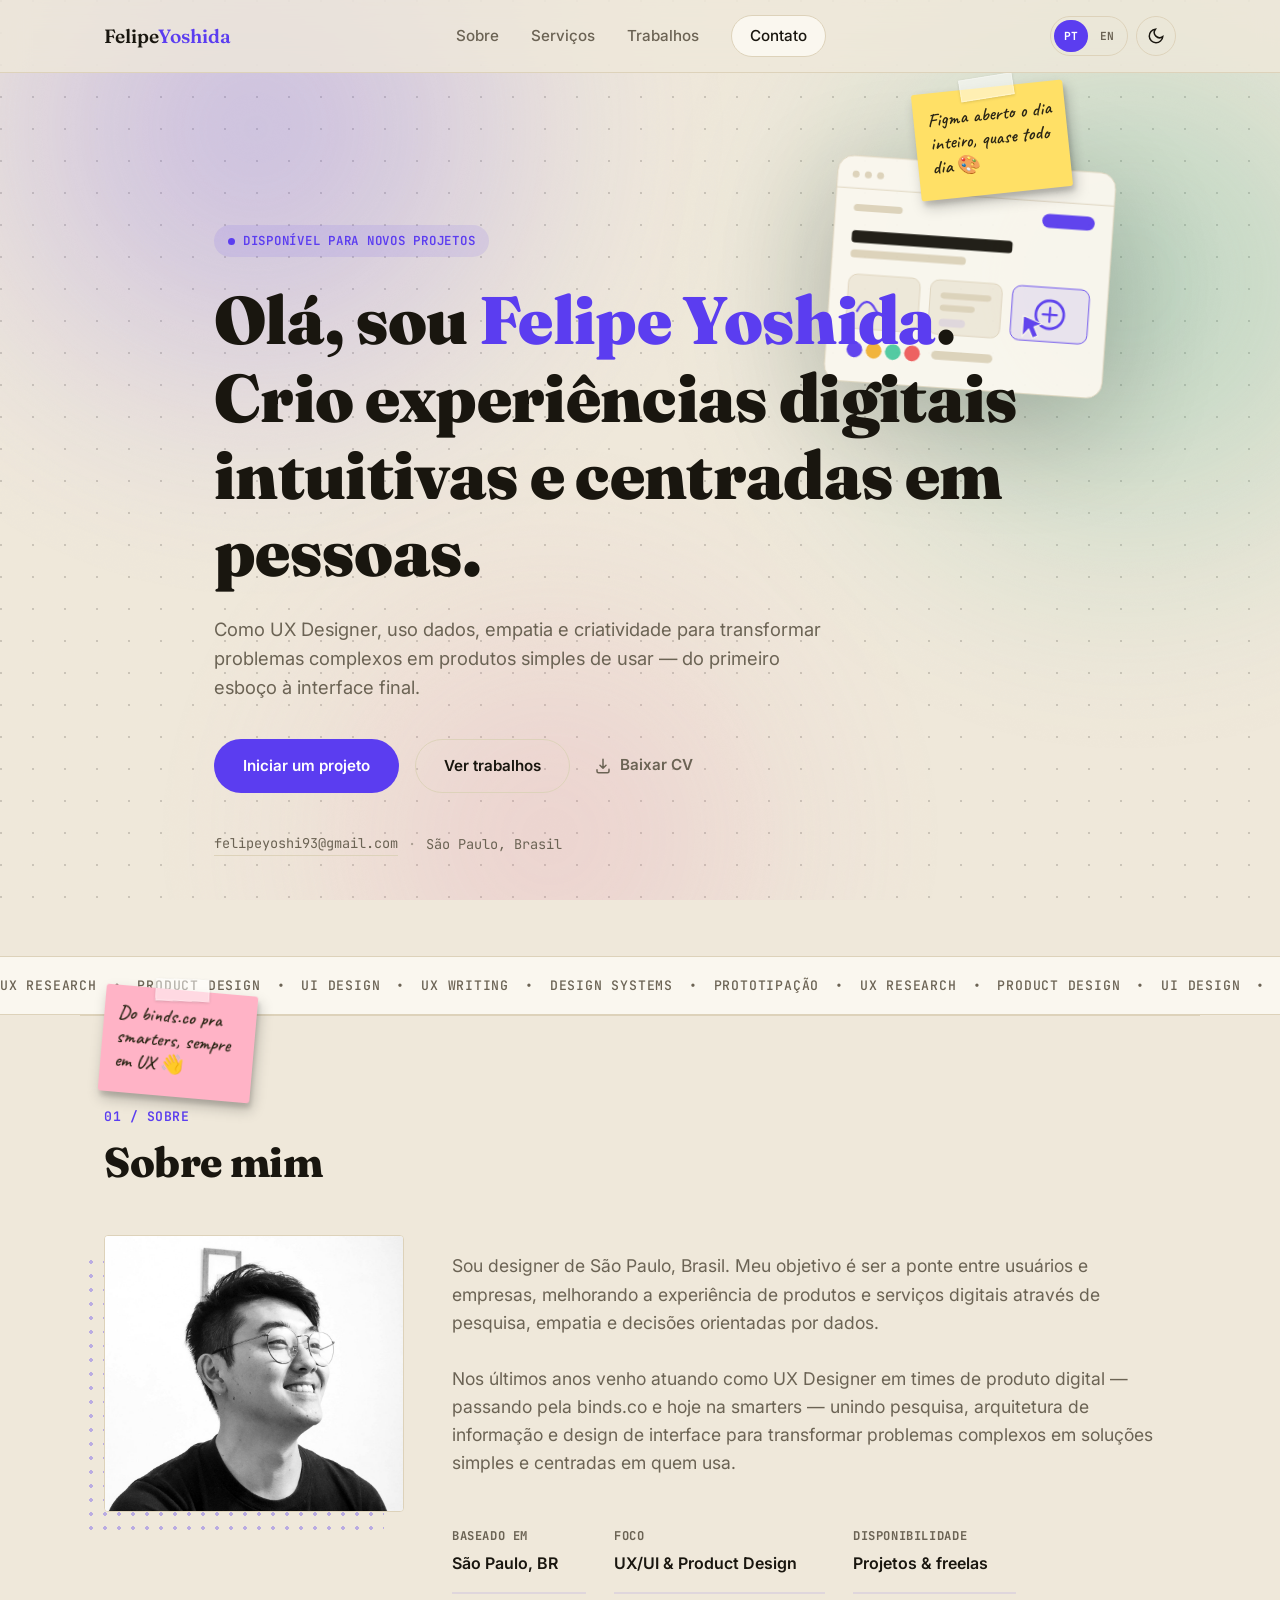
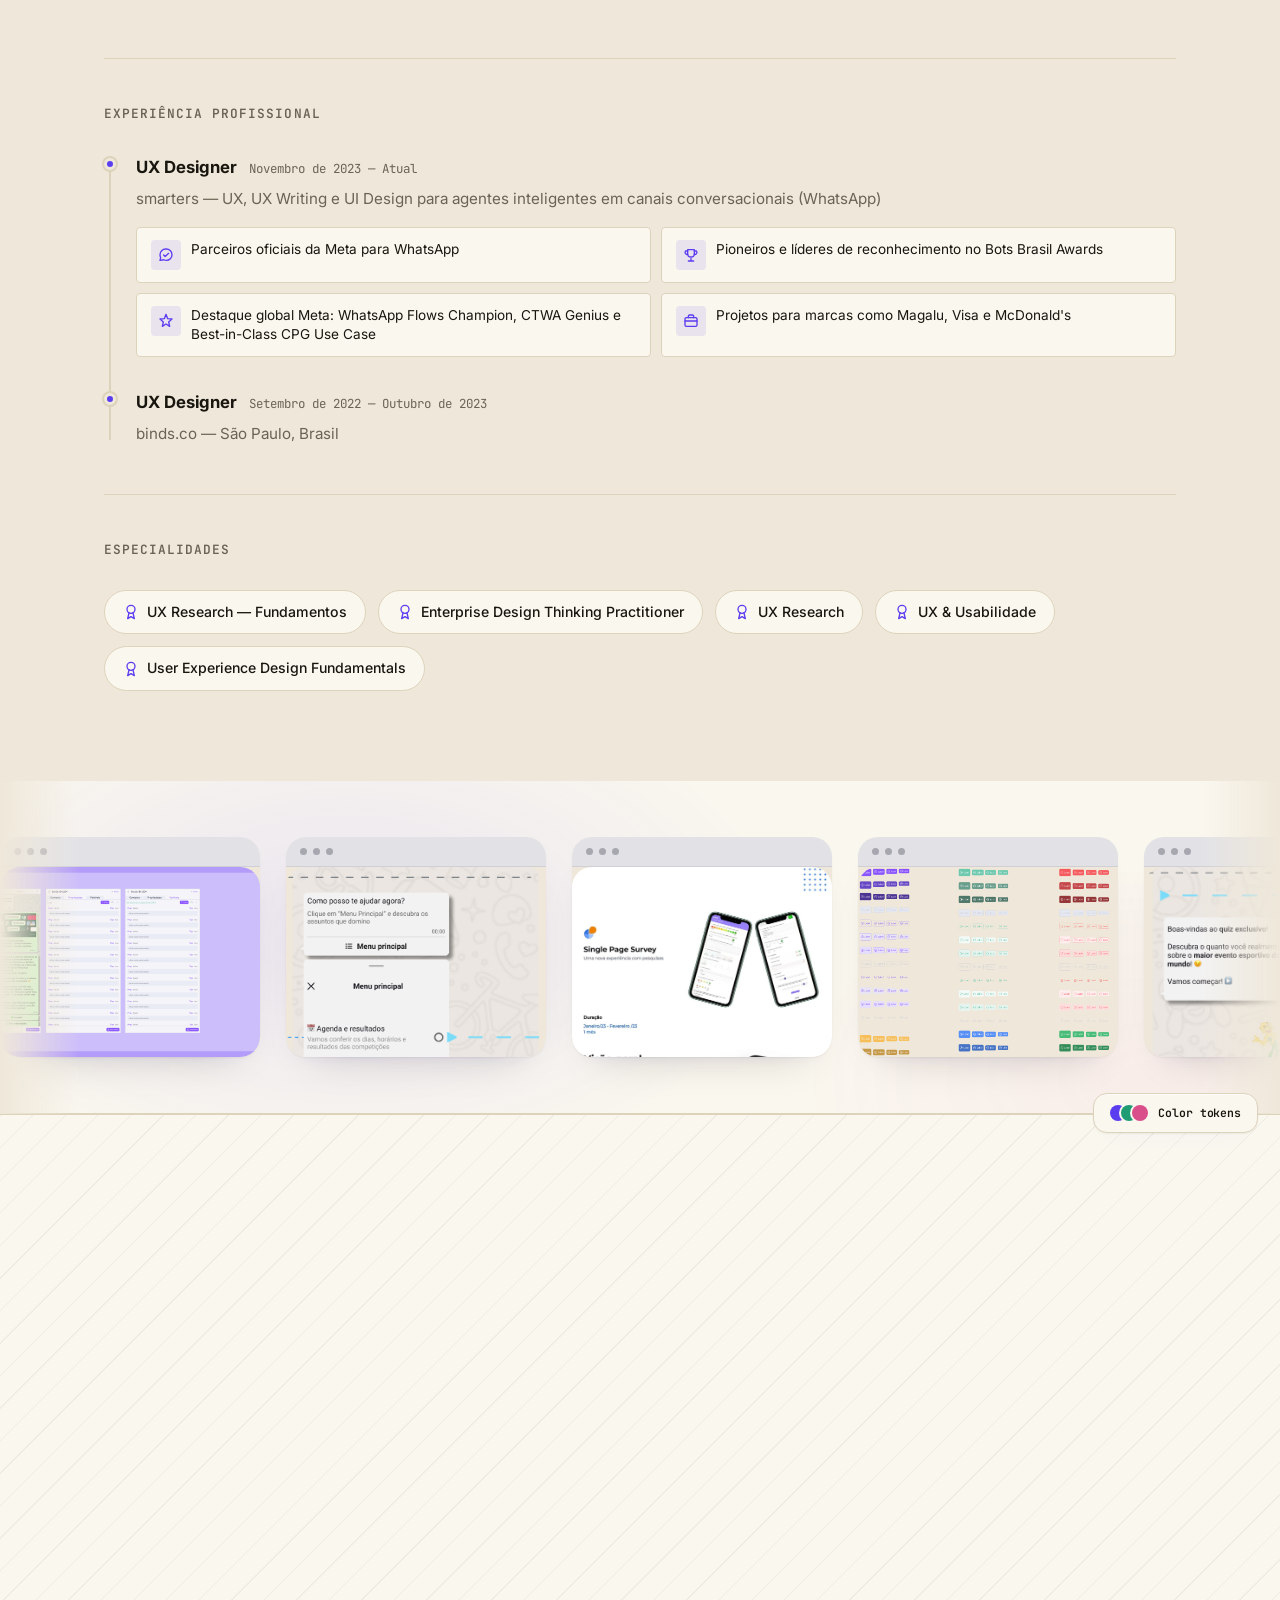
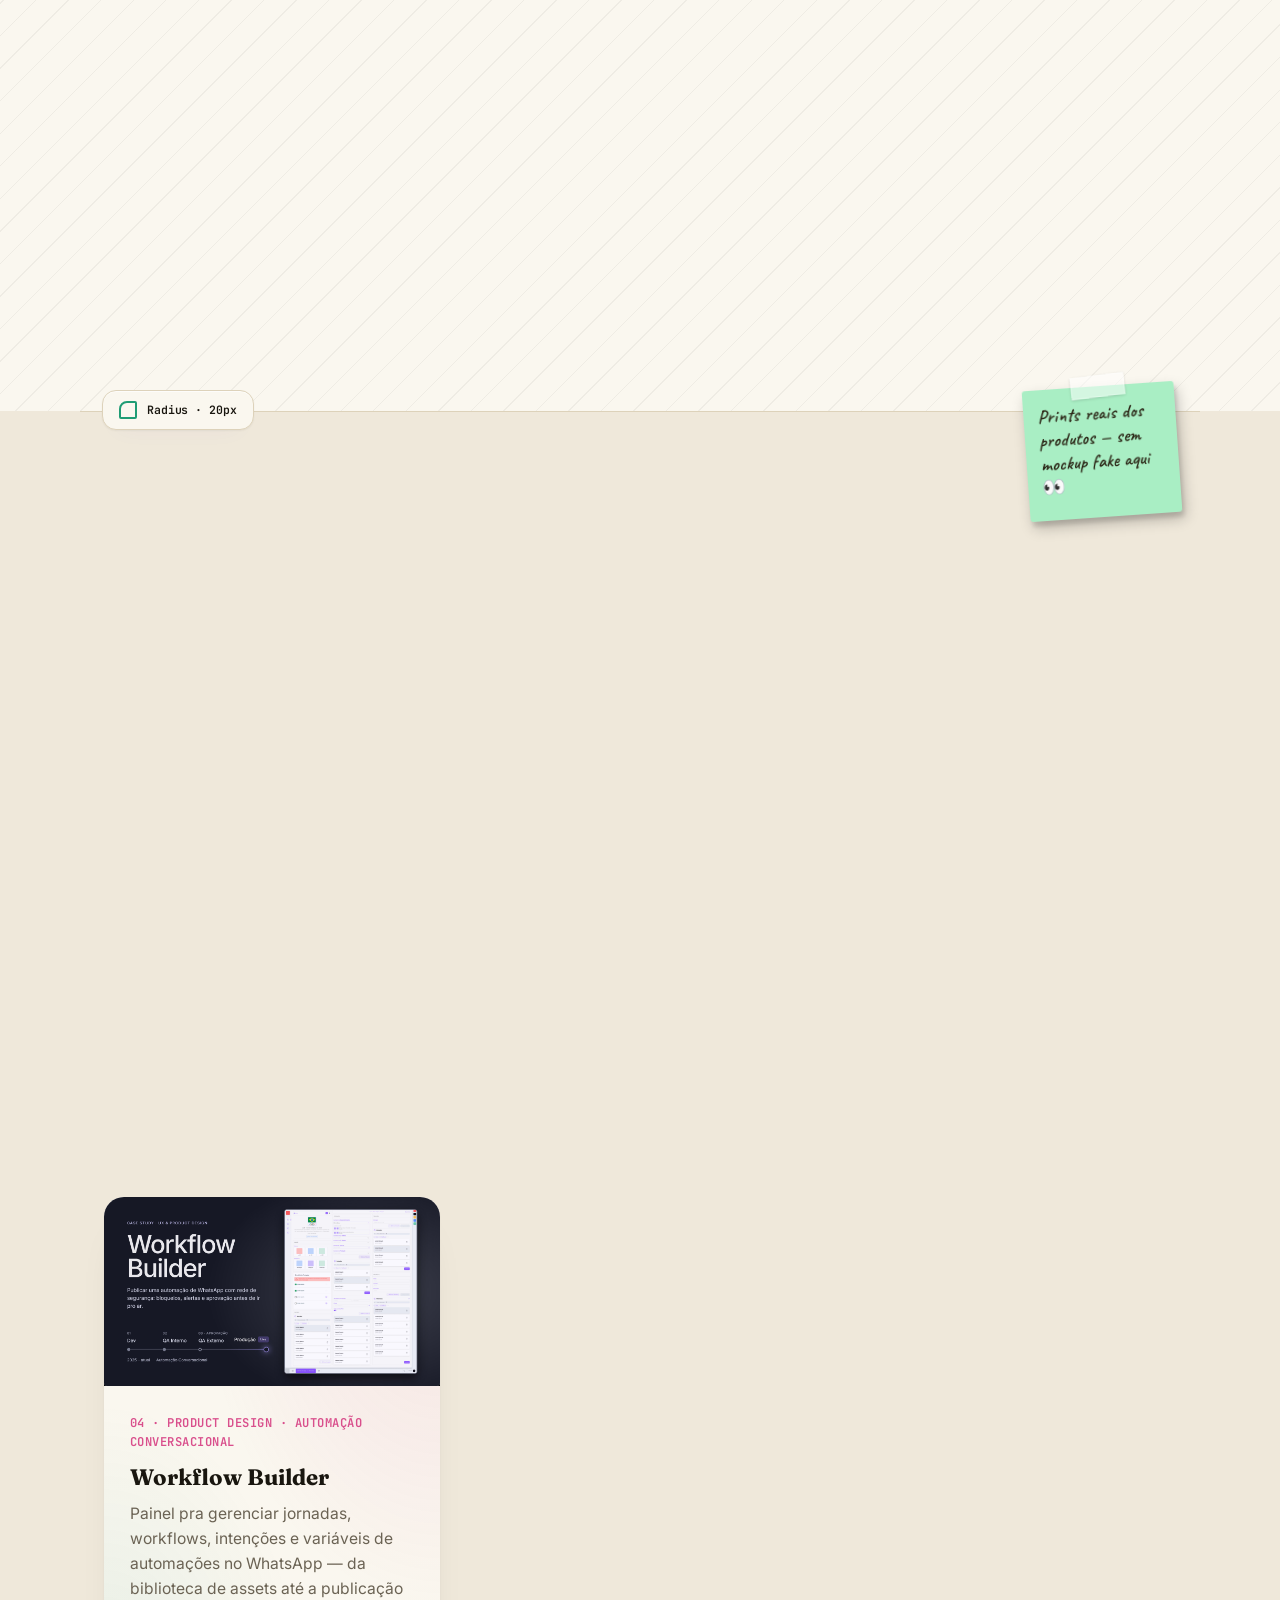
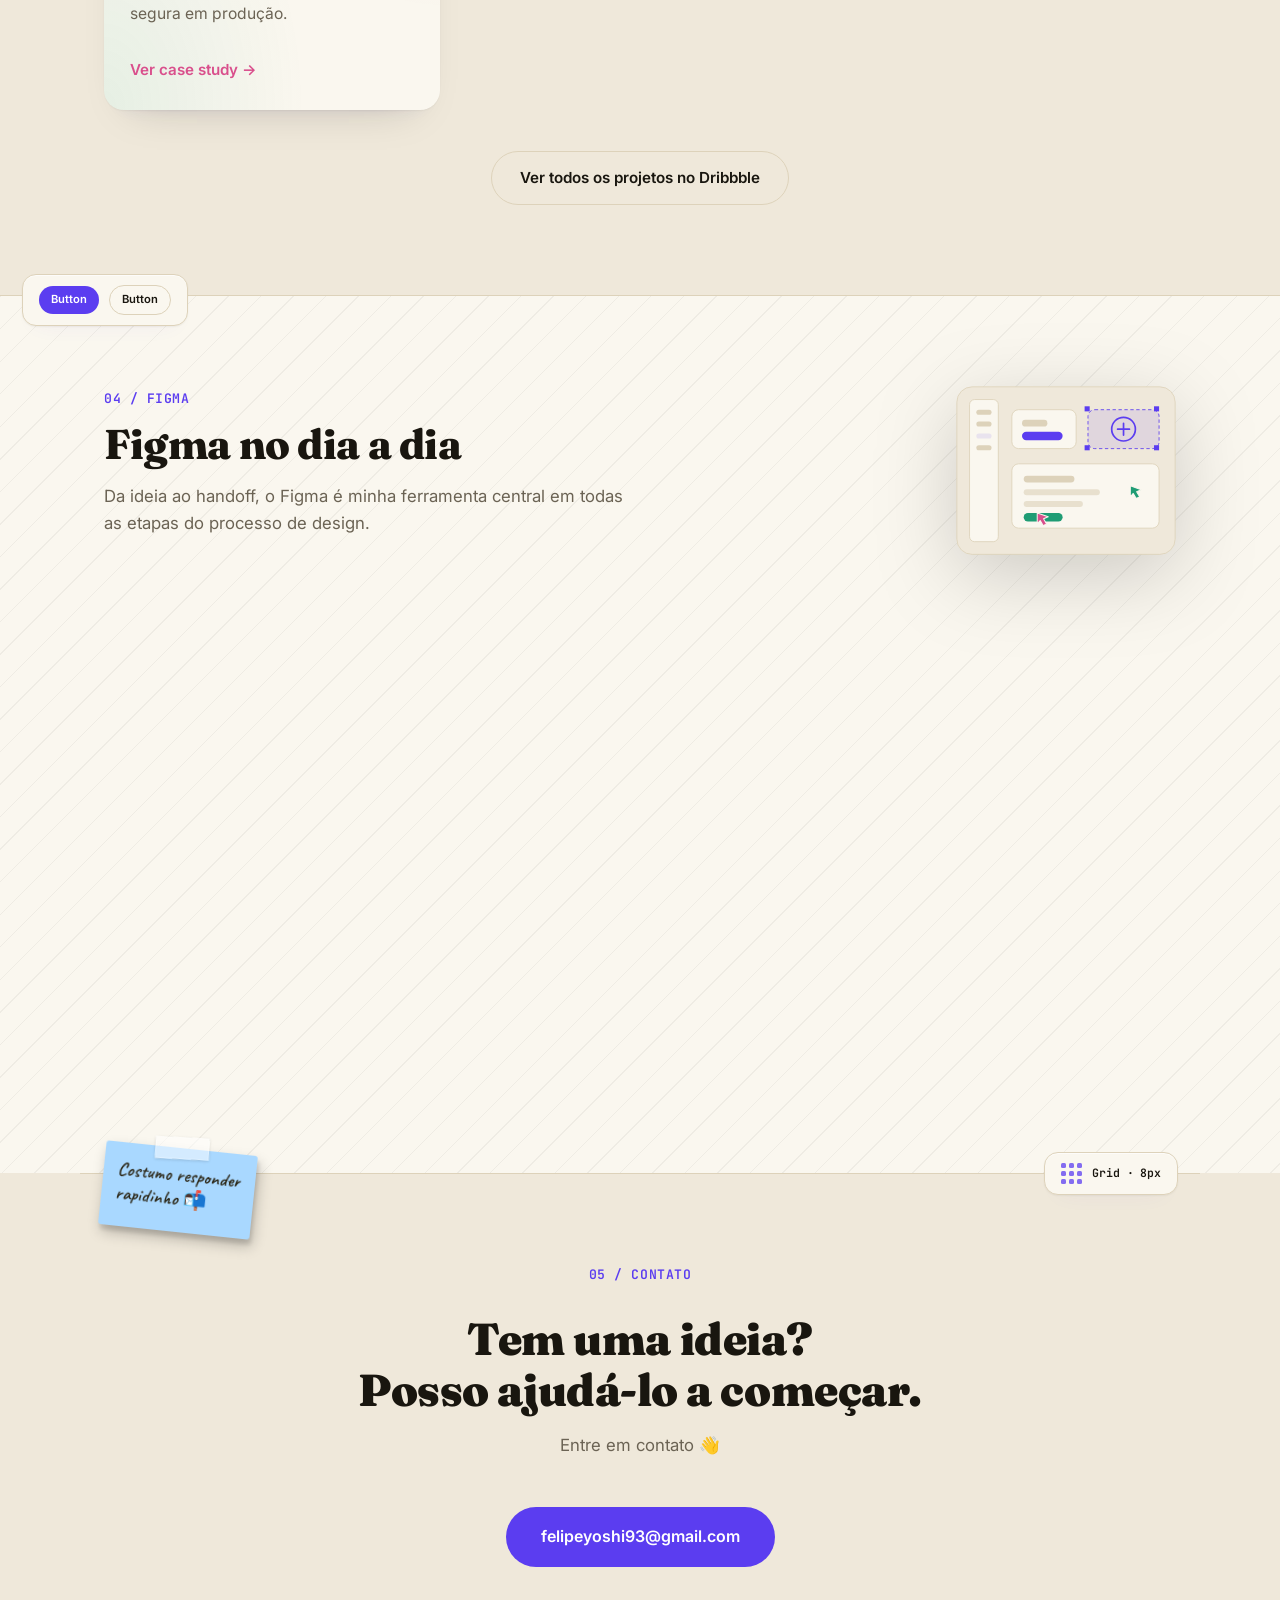
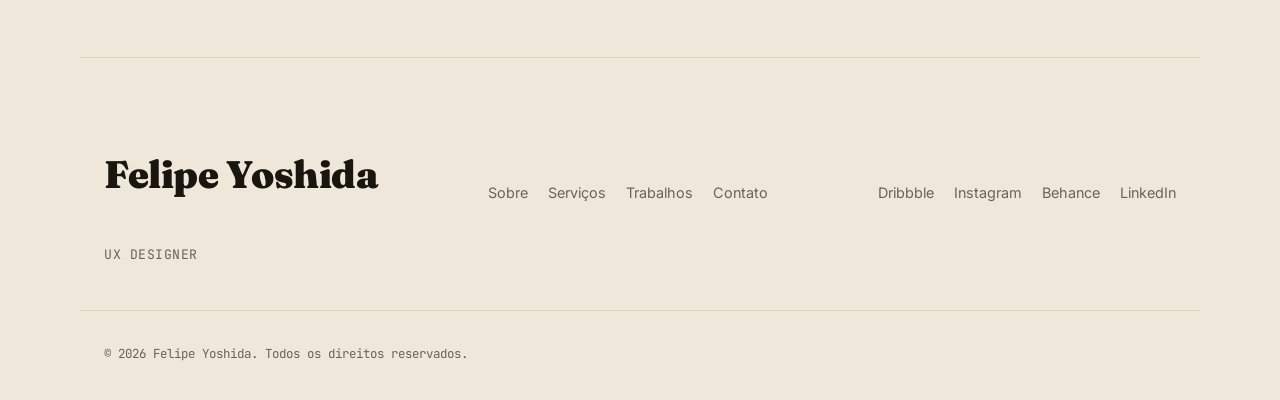
==== commit 78db9d52: "2.0" ====
--- a/index.html
+++ b/index.html
@@ -63,7 +63,7 @@
 
 <div class="scroll-progress" id="scroll-progress" aria-hidden="true"></div>
 
-<div class="noise-overlay" aria-hidden="true"></div>
+<div class="noise-overlay" aria-hidden="true"><span class="noise-blob-3"></span></div>
 
 <header class="site-header" id="top">
   <div class="container header-inner">
@@ -804,6 +804,10 @@
 
   <!-- SERVIÇOS -->
   <section id="servicos" class="section section-tint">
+   <div class="ds-chip ds-chip--right ds-chip--tokens" aria-hidden="true">
+     <span class="ds-chip-swatches"><i style="background:var(--accent)"></i><i style="background:var(--accent-2)"></i><i style="background:var(--accent-3)"></i></span>
+     <code>Color tokens</code>
+   </div>
    <div class="container">
     <div class="section-head section-head--split reveal">
       <div>
@@ -946,10 +950,19 @@
     <div class="work-all reveal">
       <a href="https://dribbble.com/felipe_yoshida" target="_blank" rel="noopener noreferrer" class="btn btn-ghost" data-i18n="dribbbleLink">Ver todos os projetos no Dribbble</a>
     </div>
+
+    <div class="ds-chip ds-chip--left ds-chip--radius" aria-hidden="true">
+      <span class="ds-chip-radiusicon"></span>
+      <code>Radius · 20px</code>
+    </div>
   </section>
 
   <!-- FIGMA NO DIA A DIA -->
   <section id="figma" class="section section-tint">
+   <div class="ds-chip ds-chip--left ds-chip--component" aria-hidden="true">
+     <span class="ds-chip-btn ds-chip-btn--primary">Button</span>
+     <span class="ds-chip-btn ds-chip-btn--ghost">Button</span>
+   </div>
    <div class="container">
     <div class="section-head section-head--split reveal">
       <div>
@@ -1050,6 +1063,10 @@
   <!-- CONTATO -->
   <section id="contato" class="section container contact-section">
     <div class="postit postit--blue postit--left" style="--postit-rotate:6deg;" aria-hidden="true"><p data-i18n="postitContactText">Costumo responder rapidinho 📬</p></div>
+    <div class="ds-chip ds-chip--right ds-chip--grid" aria-hidden="true">
+      <span class="ds-chip-gridicon"><i></i><i></i><i></i><i></i><i></i><i></i><i></i><i></i><i></i></span>
+      <code>Grid · 8px</code>
+    </div>
     <div class="contact-box reveal">
       <span class="section-num" data-i18n="contactNum">05 / Contato</span>
       <h2 data-i18n-html="contactHeading">Tem uma ideia?<br>Posso ajudá-lo a começar.</h2>
--- a/css/style.css
+++ b/css/style.css
@@ -144,9 +144,19 @@
   z-index: 0;
   overflow: hidden;
   opacity: .8;
+  /* Grão sutil (ruído SVG, opacidade já "assada" no SVG) + grade de pontos
+     (bate com a grade de 8px que um design system usa) por cima do fundo —
+     textura real, não só cor, sem pesar no carregamento (é tudo gerado via
+     data URI, sem request extra) nem no desempenho (estático, não anima). */
+  background-image:
+    url("data:image/svg+xml,%3Csvg xmlns='http://www.w3.org/2000/svg' width='200' height='200'%3E%3Cfilter id='n'%3E%3CfeTurbulence type='fractalNoise' baseFrequency='0.85' numOctaves='2' stitchTiles='stitch'/%3E%3CfeColorMatrix type='matrix' values='0 0 0 0 1 0 0 0 0 1 0 0 0 0 1 0 0 0 0.05 0'/%3E%3C/filter%3E%3Crect width='200' height='200' filter='url(%23n)'/%3E%3C/svg%3E"),
+    radial-gradient(circle at 1px 1px, color-mix(in srgb, var(--text) 22%, transparent) 1.3px, transparent 1.5px);
+  background-repeat: repeat, repeat;
+  background-size: 200px 200px, 32px 32px;
 }
 .noise-overlay::before,
-.noise-overlay::after {
+.noise-overlay::after,
+.noise-blob-3 {
   content: "";
   position: absolute;
   width: 60vmax;
@@ -167,6 +177,18 @@
   right: -18vmax;
   background: radial-gradient(circle, var(--accent-2), transparent 70%);
   animation: mesh-drift-b 32s ease-in-out infinite;
+}
+/* Terceiro "borrão" de cor, ancorado embaixo — SPAN em vez de ::before/::after
+   (um elemento só tem dois pseudo-elementos disponíveis) pra dar mais presença
+   de cor na parte de baixo da tela também, não só no topo. */
+.noise-blob-3 {
+  width: 50vmax;
+  height: 50vmax;
+  bottom: -20vmax;
+  left: 18vmax;
+  opacity: .22;
+  background: radial-gradient(circle, var(--accent-3), transparent 70%);
+  animation: mesh-drift-a 34s ease-in-out infinite reverse;
 }
 @keyframes mesh-drift-a {
   0%, 100% { transform: translate(0, 0) scale(1); }
@@ -811,7 +833,16 @@
    as duas classes no mesmo elemento) para o fundo poder ir de ponta a
    ponta da tela; por isso zeramos o padding horizontal duplicado aqui. */
 .section-tint {
-  background: var(--bg-elevated);
+  /* Trama diagonal bem sutil por cima da cor sólida — essas faixas (servicos,
+     figma) ficam com overlay fixo escondido atrás (a cor delas é opaca), então
+     ganham textura própria em vez de ficarem lisas. */
+  background:
+    repeating-linear-gradient(135deg,
+      color-mix(in srgb, var(--text) 5%, transparent) 0,
+      color-mix(in srgb, var(--text) 5%, transparent) 1px,
+      transparent 1px,
+      transparent 23px),
+    var(--bg-elevated);
   padding-left: 0;
   padding-right: 0;
 }
@@ -1040,7 +1071,11 @@
 /* ---------- Work ---------- */
 .work-grid {
   display: grid;
-  grid-template-columns: repeat(3, 1fr);
+  /* minmax(0, 1fr) em vez de só "1fr": item de grid tem min-width:auto por
+     padrão, então sem isso o conteúdo de dentro (como a imagem de fundo do
+     card) pode forçar a coluna a crescer além da sua fatia e estourar por
+     cima da coluna vizinha em alguns navegadores. */
+  grid-template-columns: repeat(3, minmax(0, 1fr));
   gap: 32px;
 }
 
@@ -1056,6 +1091,7 @@
   --card-tint: var(--accent);
   --card-tint-2: var(--accent-3);
   position: relative;
+  min-width: 0;
   background:
     radial-gradient(120% 130% at 100% 0%, color-mix(in srgb, var(--card-tint) 20%, transparent), transparent 62%),
     radial-gradient(100% 100% at 0% 100%, color-mix(in srgb, var(--card-tint-2) 12%, transparent), transparent 60%),
@@ -1083,11 +1119,16 @@
 .work-card:nth-child(4) { --card-tint: var(--accent-3); --card-tint-2: var(--accent-2); }
 
 .work-thumb {
-  aspect-ratio: 5 / 4;
+  width: 100%;
+  /* 16:9 — bate exatamente com a proporção das capas desenhadas (2560x1440),
+     então elas aparecem inteiras, sem corte nenhum; só o card 01 (imagem
+     mais quadrada) perde um pouco de cima/baixo, por isso "center center". */
+  aspect-ratio: 16 / 9;
   background-color: #f4f3f0;
   background-size: cover;
-  background-position: top center;
+  background-position: center center;
   position: relative;
+  overflow: hidden;
   z-index: 1;
   transform: scale(1);
   transition: transform 0.6s ease;
@@ -1741,6 +1782,85 @@
   .postit { display: none; }
 }
 
+/* ---------- Chips de design system: botões e símbolos soltos pela home ----------
+   Mesma âncora segura dos post-its (espreitam bem no topo de uma seção que já
+   tem position:relative, somem em telas pequenas pra não brigar com o layout),
+   mas sem rotação — ao contrário do post-it "escrito à mão", aqui a ideia é
+   parecer um token/componente real de design system: alinhado à grade, nunca
+   encostando no conteúdo (fica sempre na faixa de padding vazia acima do
+   section-head). Espalhados pelas seções que ainda não tinham nenhum post-it
+   (serviços, Figma), mais um par nas que já tinham pra variar o símbolo. */
+.ds-chip {
+  position: absolute;
+  z-index: 3;
+  top: -22px;
+  display: flex;
+  align-items: center;
+  gap: 10px;
+  padding: 10px 16px;
+  background: var(--bg-elevated);
+  border: 1px solid var(--border);
+  border-radius: 14px;
+  box-shadow: var(--shadow-card);
+  font-family: var(--font-mono);
+  font-size: 0.72rem;
+  color: var(--text-muted);
+  white-space: nowrap;
+  pointer-events: none;
+  transition: transform 0.3s cubic-bezier(.34,1.56,.64,1);
+}
+.ds-chip--safe-top { top: 14px; }
+.ds-chip--right { right: 22px; }
+.ds-chip--left { left: 22px; }
+.ds-chip code { font-family: var(--font-mono); color: var(--text); font-weight: 600; letter-spacing: -0.01em; }
+
+.ds-chip-swatches { display: flex; }
+.ds-chip-swatches i {
+  width: 16px;
+  height: 16px;
+  border-radius: 50%;
+  box-shadow: 0 0 0 2px var(--bg-elevated);
+  display: block;
+}
+.ds-chip-swatches i:not(:first-child) { margin-left: -5px; }
+
+.ds-chip-btn {
+  display: inline-flex;
+  align-items: center;
+  padding: 5px 12px;
+  border-radius: 999px;
+  font-family: var(--font-body);
+  font-weight: 600;
+  font-size: 0.7rem;
+}
+.ds-chip-btn--primary { background: var(--accent); color: var(--accent-text); }
+.ds-chip-btn--ghost { border: 1px solid var(--border); color: var(--text); }
+
+.ds-chip-gridicon {
+  display: grid;
+  grid-template-columns: repeat(3, 5px);
+  grid-template-rows: repeat(3, 5px);
+  gap: 3px;
+}
+.ds-chip-gridicon i {
+  background: var(--accent);
+  border-radius: 1.5px;
+  opacity: 0.75;
+  display: block;
+}
+
+.ds-chip-radiusicon {
+  width: 18px;
+  height: 18px;
+  border: 2px solid var(--accent-2);
+  border-radius: 8px 2px 2px 2px;
+  display: block;
+}
+
+@media (max-width: 880px) {
+  .ds-chip { display: none; }
+}
+
 /* ---------- Print real (Figma), usado no lugar dos mockups ilustrativos ----------
    Mesmo tratamento "flutuante" dos cards do topo: sem borda sólida, raio maior
    e sombra em camadas no lugar da moldura plana. */
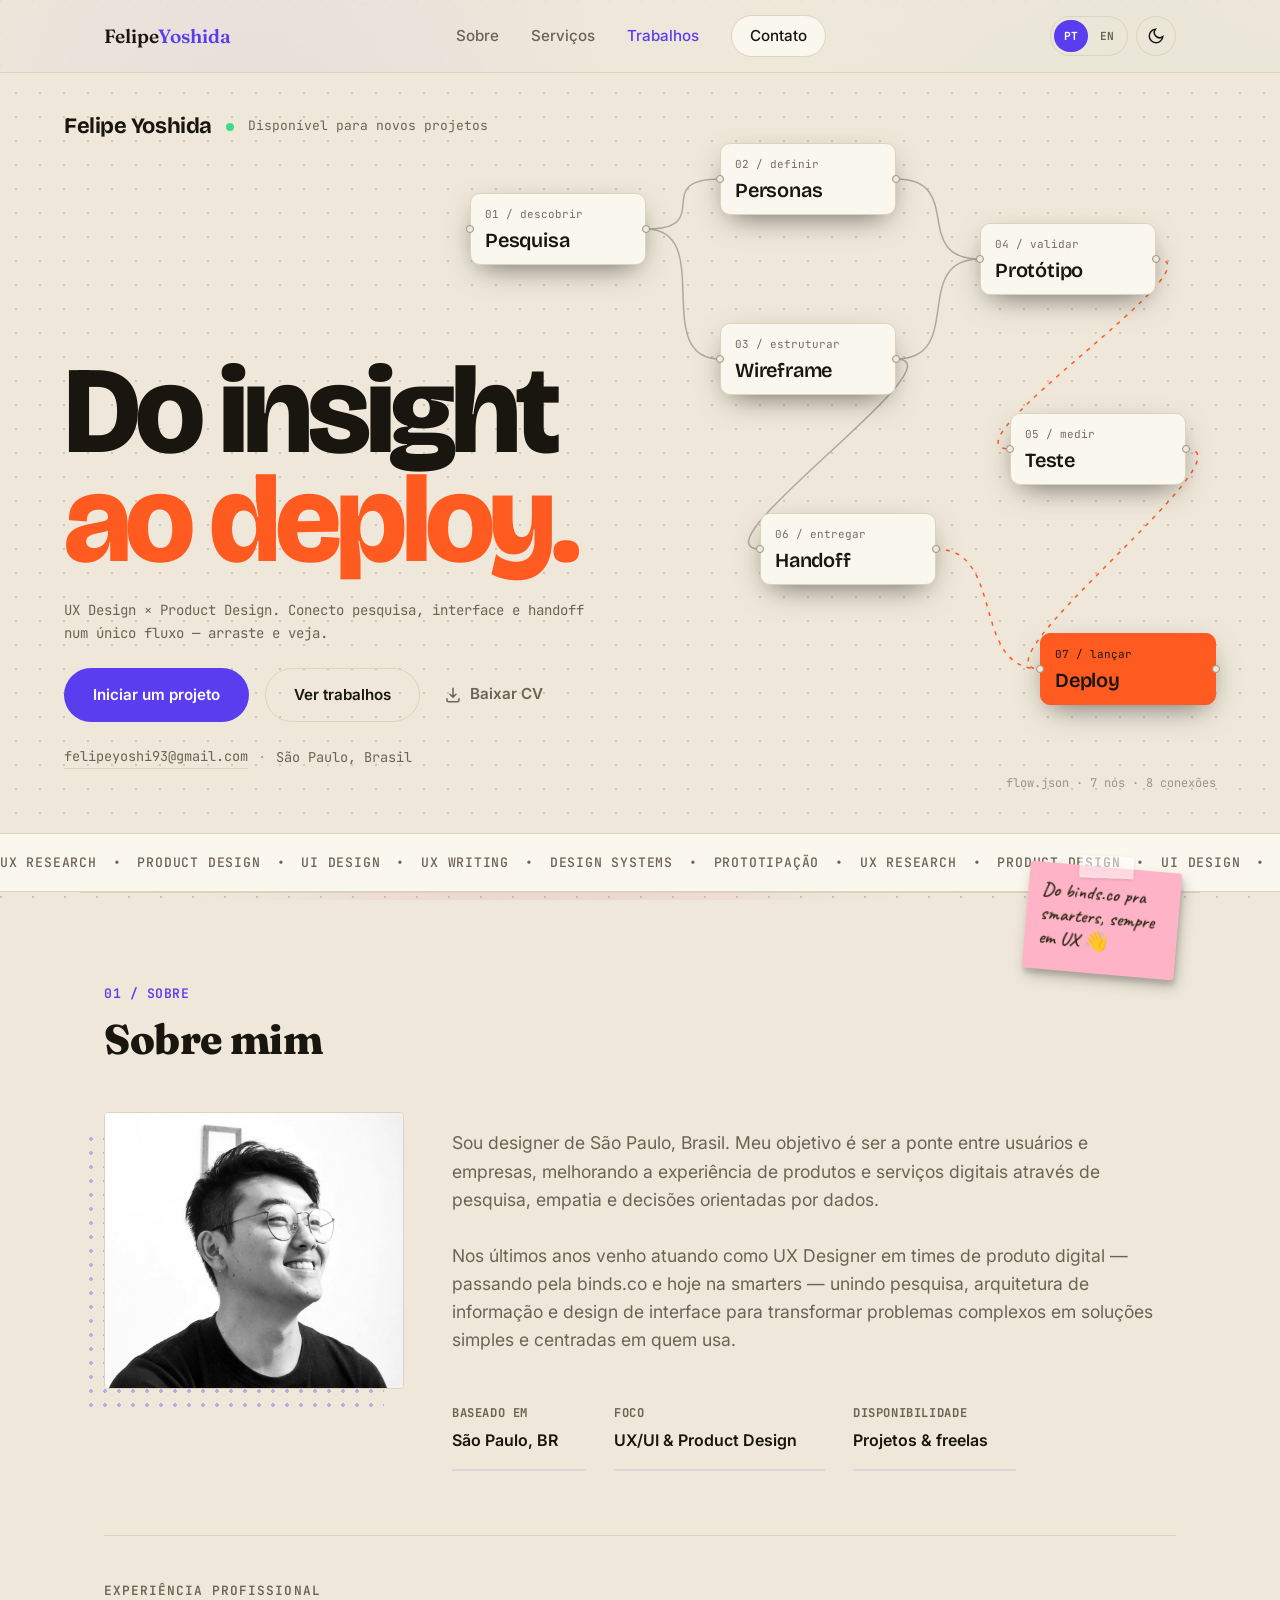
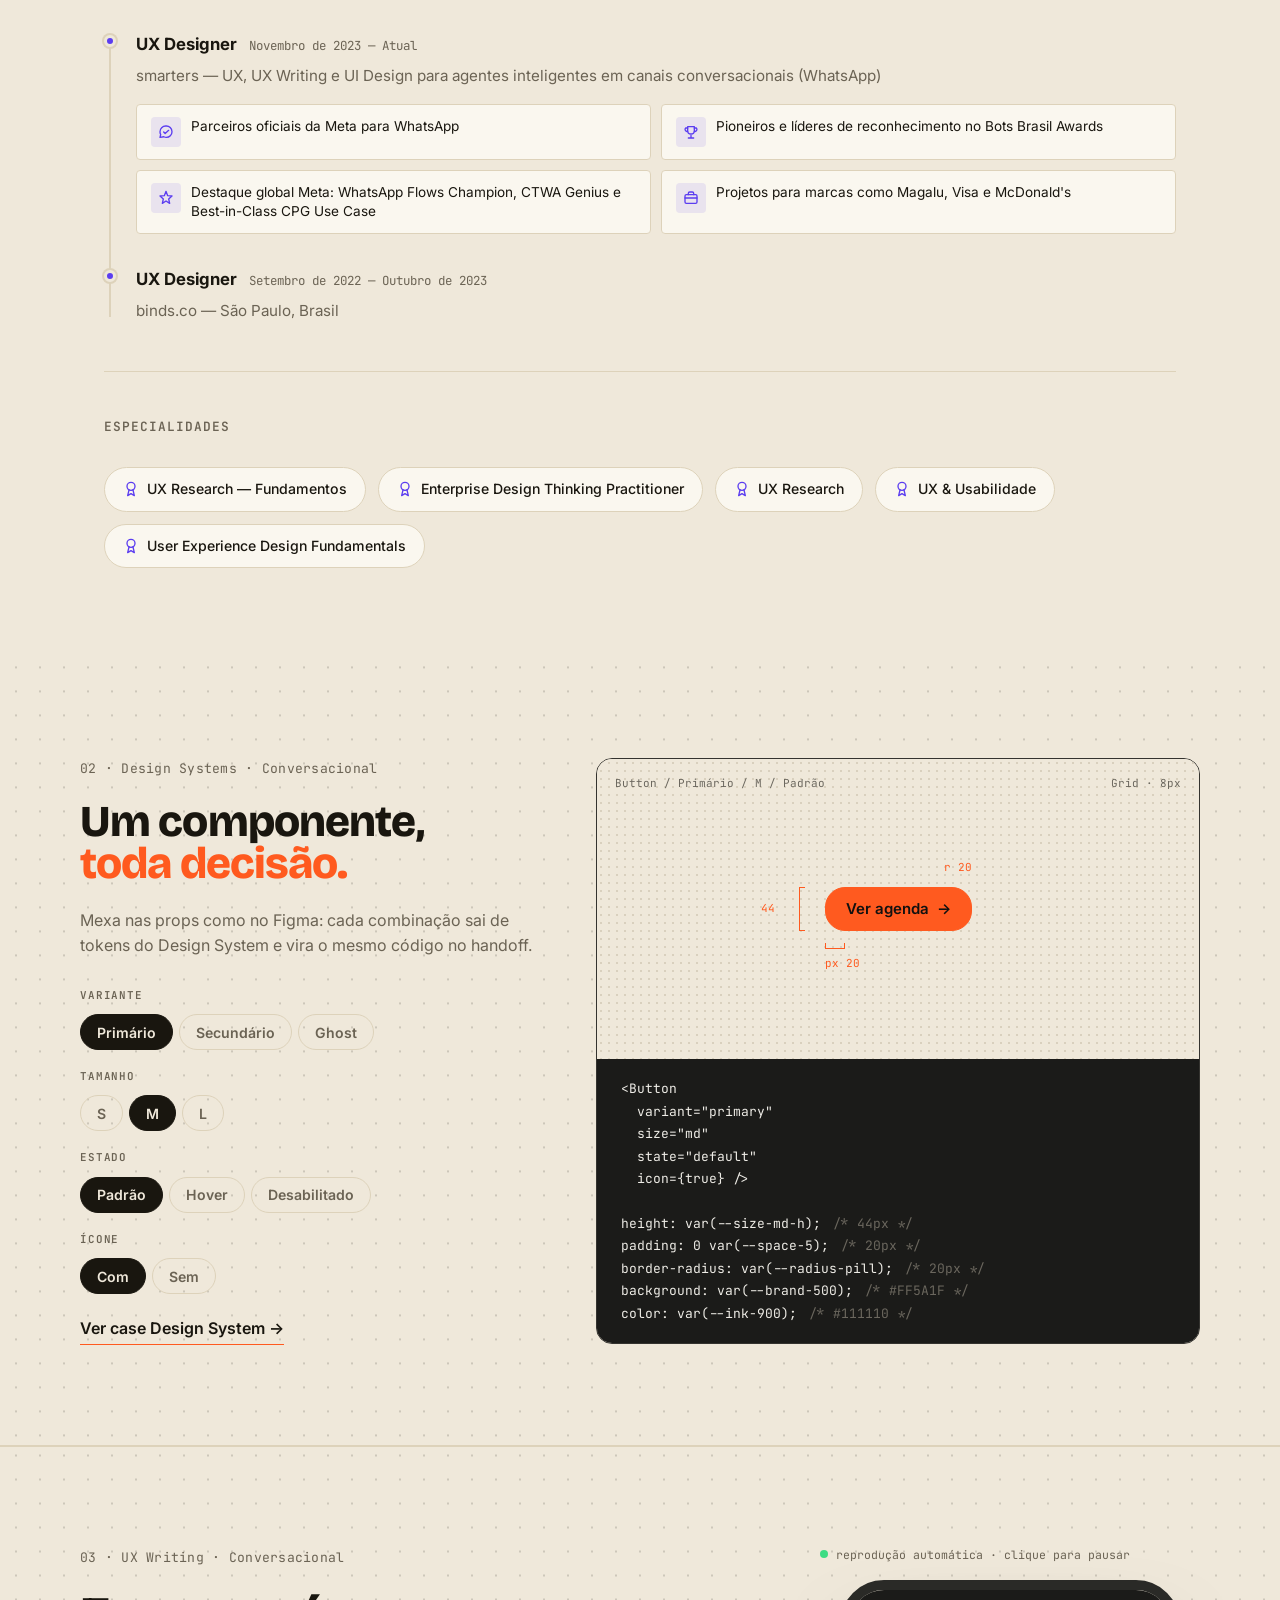
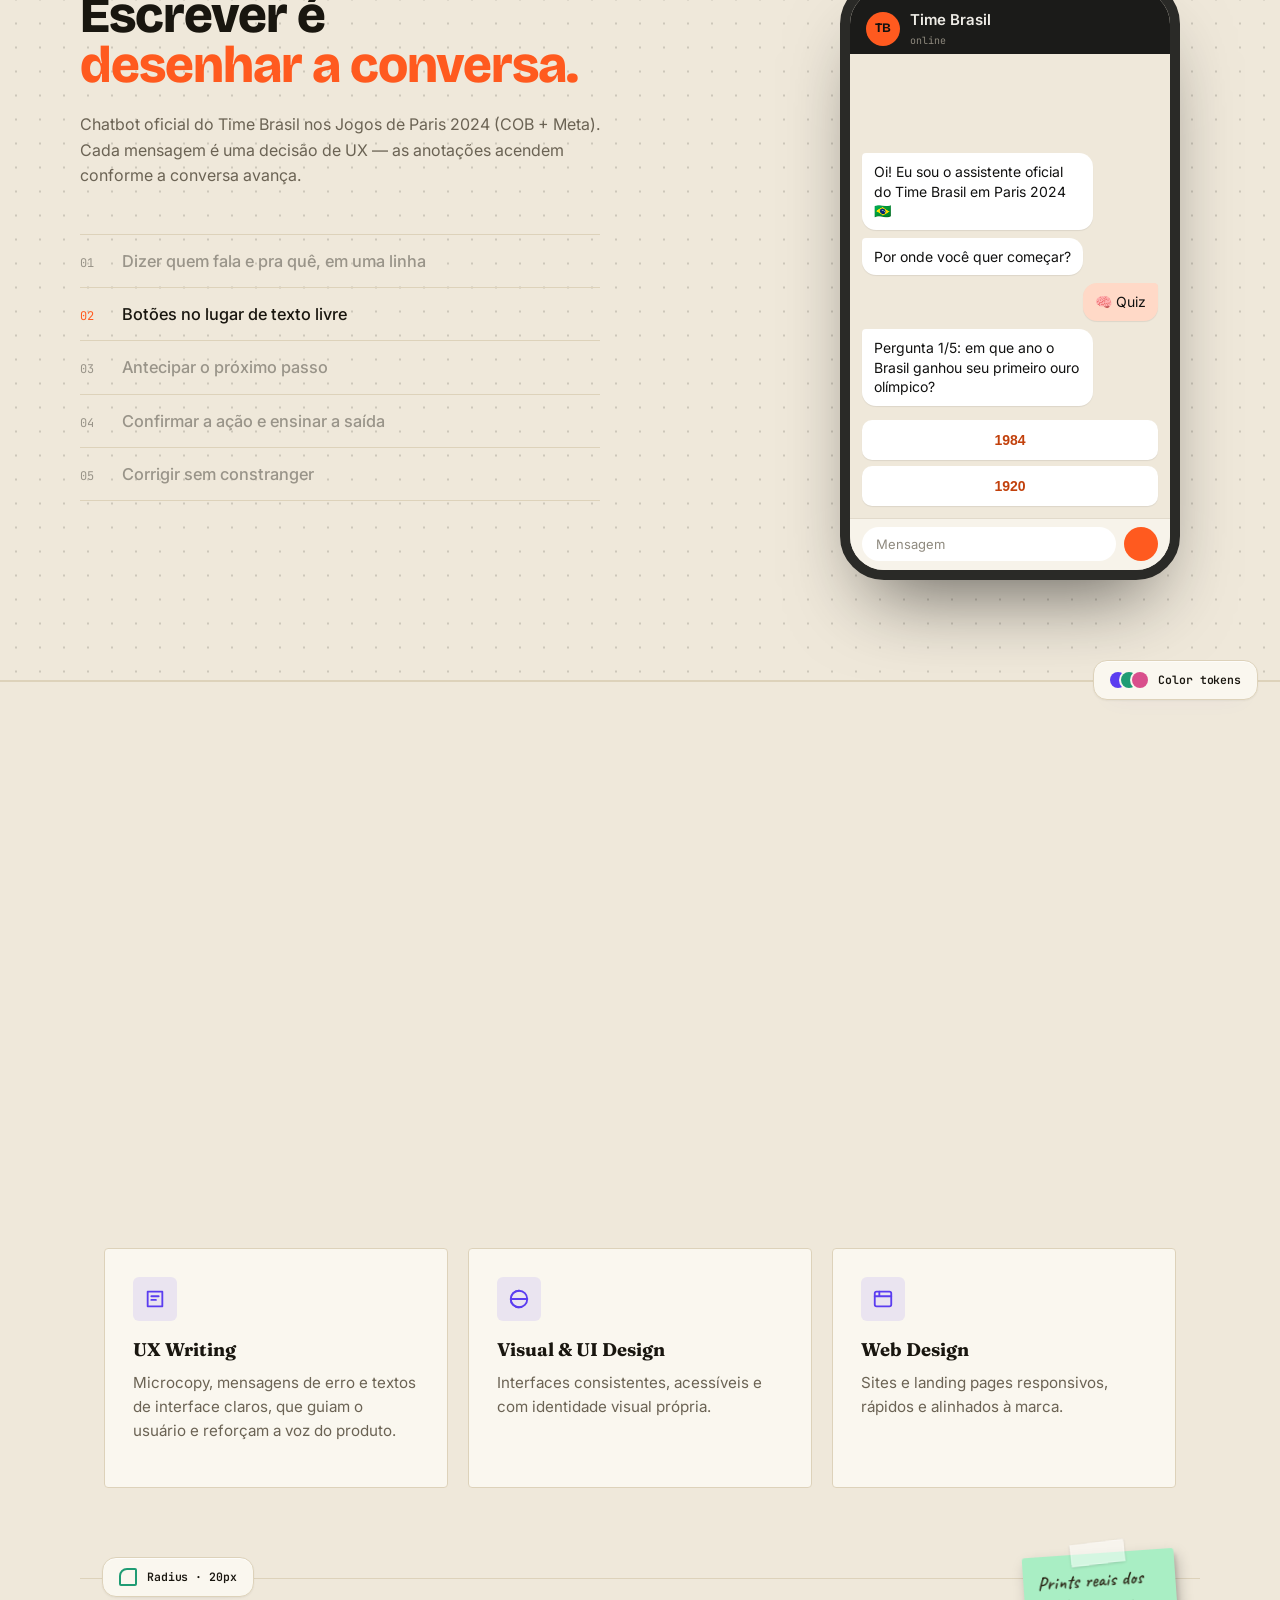
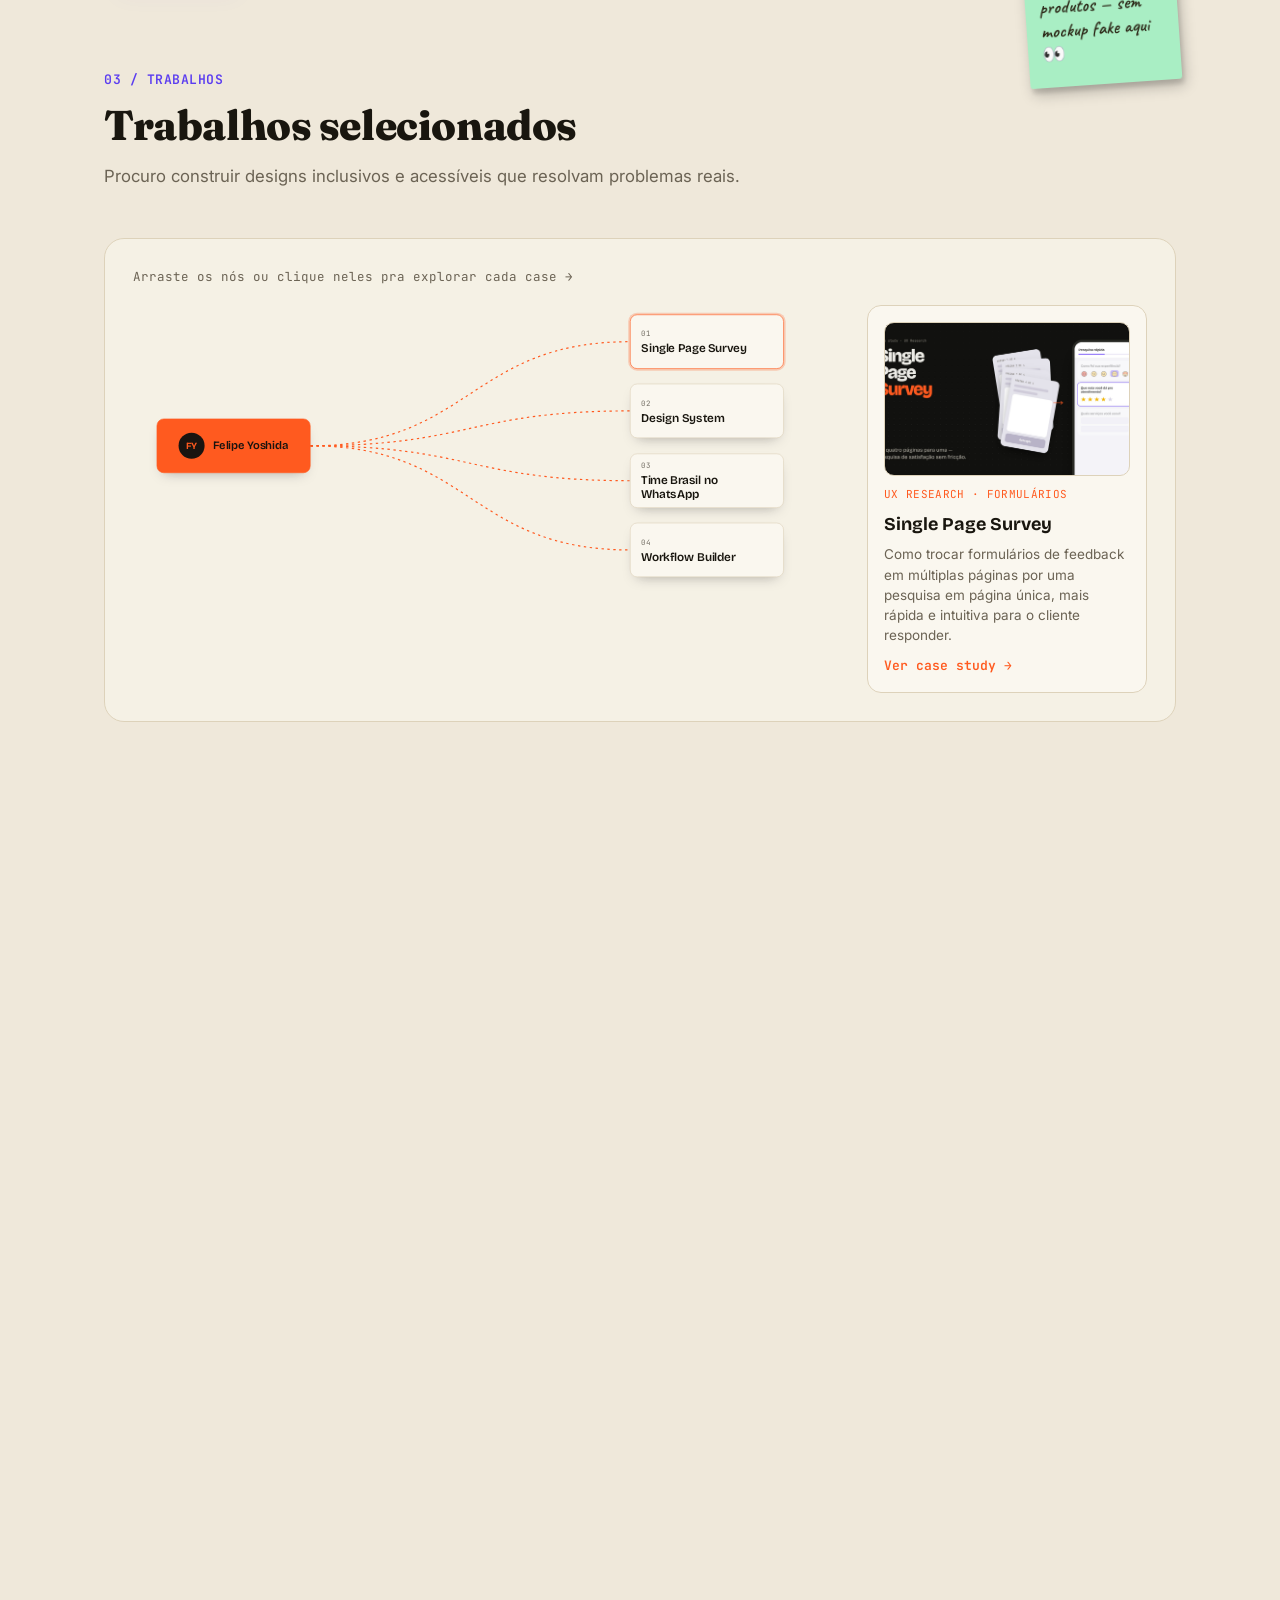
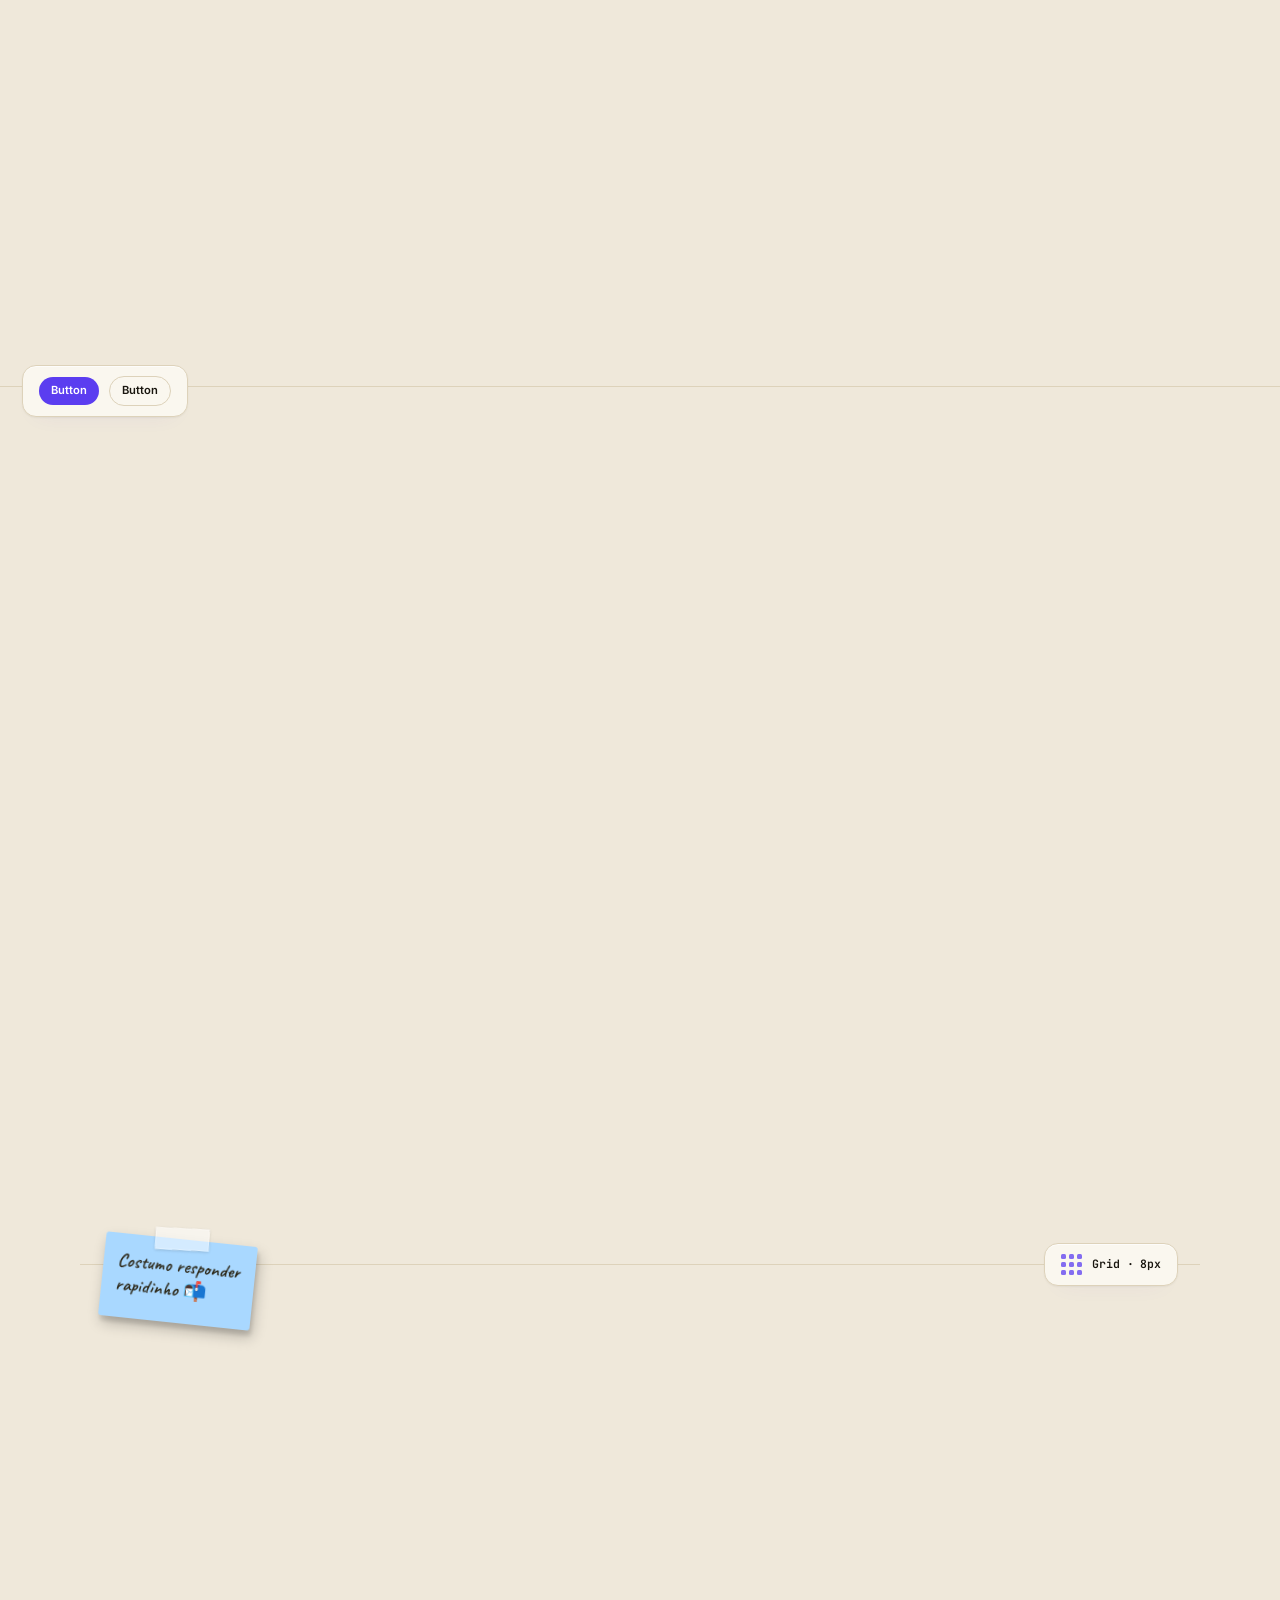
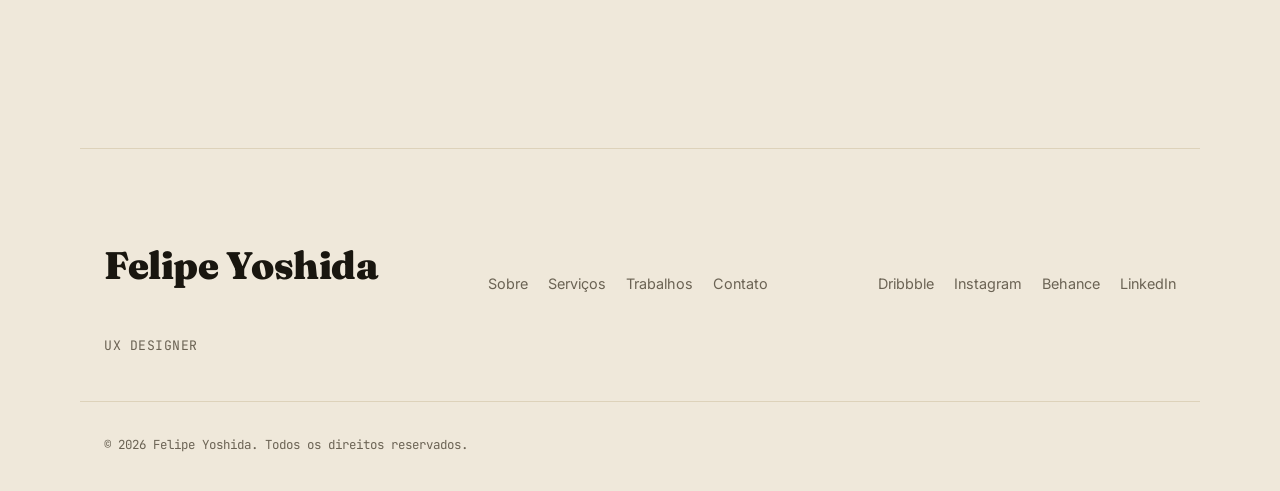
==== commit 11e63686: "2" ====
--- a/index.html
+++ b/index.html
@@ -28,7 +28,7 @@
 
 <link rel="preconnect" href="https://fonts.googleapis.com">
 <link rel="preconnect" href="https://fonts.gstatic.com" crossorigin>
-<link href="https://fonts.googleapis.com/css2?family=Fraunces:opsz,wght@9..144,500;9..144,600;9..144,700;9..144,900&family=Inter:wght@400;500;600;700;800&family=JetBrains+Mono:wght@400;500;600;700&family=Caveat:wght@600;700&display=swap" rel="stylesheet">
+<link href="https://fonts.googleapis.com/css2?family=Fraunces:opsz,wght@9..144,500;9..144,600;9..144,700;9..144,900&family=Inter:wght@400;500;600;700;800&family=JetBrains+Mono:wght@400;500;600;700&family=Caveat:wght@600;700&family=Bricolage+Grotesque:opsz,wght@12..96,400..800&display=swap" rel="stylesheet">
 
 <link rel="stylesheet" href="css/style.css">
 
@@ -94,69 +94,91 @@
 
 <main id="main-content" tabindex="-1">
 
-  <!-- HERO -->
-  <section class="hero container">
-    <div class="postit postit--yellow postit--right postit--safe-top" style="--postit-rotate:-6deg;" aria-hidden="true"><p data-i18n="postitHeroText">Figma aberto o dia inteiro, quase todo dia 🎨</p></div>
-    <div class="hero-visual" aria-hidden="true">
-      <svg viewBox="0 0 320 260" xmlns="http://www.w3.org/2000/svg" role="img">
-        <rect x="1" y="1" width="318" height="258" rx="18" fill="var(--bg-elevated)" stroke="var(--border)"/>
-        <circle cx="22" cy="22" r="4" fill="var(--border)"/>
-        <circle cx="36" cy="22" r="4" fill="var(--border)"/>
-        <circle cx="50" cy="22" r="4" fill="var(--border)"/>
-        <line x1="1" y1="38" x2="319" y2="38" stroke="var(--border)"/>
-
-        <rect x="22" y="56" width="56" height="8" rx="4" fill="var(--border)"/>
-        <rect x="238" y="52" width="60" height="16" rx="8" fill="var(--accent)"/>
-
-        <rect x="22" y="86" width="184" height="14" rx="4" fill="var(--text)"/>
-        <rect x="22" y="108" width="132" height="9" rx="4" fill="var(--border)"/>
-
-        <rect x="22" y="136" width="82" height="62" rx="10" fill="var(--bg)" stroke="var(--border)"/>
-        <path d="M34 178c6-14 14-14 20-4s14 8 20-6" fill="none" stroke="var(--accent)" stroke-width="2.5" stroke-linecap="round"/>
-
-        <rect x="116" y="136" width="82" height="62" rx="10" fill="var(--bg)" stroke="var(--border)"/>
-        <rect x="128" y="150" width="58" height="7" rx="3.5" fill="var(--border)"/>
-        <rect x="128" y="164" width="40" height="7" rx="3.5" fill="var(--border)"/>
-        <rect x="128" y="180" width="30" height="9" rx="4.5" fill="var(--accent-soft)"/>
-
-        <rect x="210" y="136" width="88" height="62" rx="10" fill="var(--accent-soft)" stroke="var(--accent)"/>
-        <circle cx="254" cy="167" r="16" fill="none" stroke="var(--accent)" stroke-width="3"/>
-        <path d="M254 159v16M246 167h16" stroke="var(--accent)" stroke-width="2.5" stroke-linecap="round"/>
-
-        <circle cx="34" cy="222" r="9" fill="var(--accent)"/>
-        <circle cx="56" cy="222" r="9" fill="#f2b134"/>
-        <circle cx="78" cy="222" r="9" fill="#4cc9a0"/>
-        <circle cx="100" cy="222" r="9" fill="#ef5b5b"/>
-        <rect x="122" y="217" width="70" height="10" rx="5" fill="var(--border)"/>
-
-        <g transform="translate(224,170)">
-          <path d="M0 0 22 8 13 12 18 22 12 25 7 15 0 24Z" fill="var(--accent)" stroke="var(--bg-elevated)" stroke-width="1.5" stroke-linejoin="round"/>
-        </g>
-      </svg>
-    </div>
-
-    <p class="eyebrow reveal" data-i18n="availableBadge">Disponível para novos projetos</p>
-    <h1 class="reveal" data-i18n-html="heroTitle">
-      Olá, sou <span class="highlight">Felipe Yoshida</span>.<br>
-      Crio experiências digitais intuitivas e centradas em pessoas.
-    </h1>
-    <p class="hero-sub reveal" data-i18n="heroSub">
-      Como UX Designer, uso dados, empatia e criatividade para transformar problemas complexos
-      em produtos simples de usar — do primeiro esboço à interface final.
-    </p>
-    <div class="hero-actions reveal">
-      <a href="#contato" class="btn btn-primary" data-i18n="ctaStart">Iniciar um projeto</a>
-      <a href="#trabalhos" class="btn btn-ghost" data-i18n="ctaWork">Ver trabalhos</a>
-      <a href="assets/felipe-yoshida-cv.pdf" download class="cv-link" id="cv-download-link">
-        <svg viewBox="0 0 24 24" fill="none" stroke="currentColor" stroke-width="2" stroke-linecap="round" stroke-linejoin="round" aria-hidden="true"><path d="M12 3v12m0 0 4-4m-4 4-4-4"/><path d="M4 17v2a2 2 0 0 0 2 2h12a2 2 0 0 0 2-2v-2"/></svg>
-        <span data-i18n="cvLabel">Baixar CV</span>
-      </a>
-    </div>
-
-    <div class="hero-meta reveal">
-      <a href="mailto:felipeyoshi93@gmail.com">felipeyoshi93@gmail.com</a>
-      <span class="divider">·</span>
-      <span data-i18n="heroLocation">São Paulo, Brasil</span>
+  <!-- HERO: "Fluxo vivo" (header 1c) — diagrama do processo de trabalho,
+       com nós arrastáveis; ver docs/design_handoff_portfolio_header/README.md -->
+  <section class="hero-flow" aria-label="Processo de trabalho, de ponta a ponta">
+    <div class="hero-flow-scaler" id="flow-scaler">
+      <div class="hero-flow-stage" id="flow-stage">
+        <svg class="flow-edges" viewBox="0 0 1280 760" aria-hidden="true" focusable="false">
+          <path class="is-static"></path>
+          <path class="is-static"></path>
+          <path class="is-static"></path>
+          <path class="is-static"></path>
+          <path class="is-live"></path>
+          <path class="is-static"></path>
+          <path class="is-live"></path>
+          <path class="is-live"></path>
+        </svg>
+
+        <div class="flow-node" data-node="0">
+          <span class="flow-node-label" data-i18n="node0Label">01 / descobrir</span>
+          <span class="flow-node-title" data-i18n="node0Title">Pesquisa</span>
+          <span class="flow-node-port flow-node-port--l" aria-hidden="true"></span>
+          <span class="flow-node-port flow-node-port--r" aria-hidden="true"></span>
+        </div>
+        <div class="flow-node" data-node="1">
+          <span class="flow-node-label" data-i18n="node1Label">02 / definir</span>
+          <span class="flow-node-title" data-i18n="node1Title">Personas</span>
+          <span class="flow-node-port flow-node-port--l" aria-hidden="true"></span>
+          <span class="flow-node-port flow-node-port--r" aria-hidden="true"></span>
+        </div>
+        <div class="flow-node" data-node="2">
+          <span class="flow-node-label" data-i18n="node2Label">03 / estruturar</span>
+          <span class="flow-node-title" data-i18n="node2Title">Wireframe</span>
+          <span class="flow-node-port flow-node-port--l" aria-hidden="true"></span>
+          <span class="flow-node-port flow-node-port--r" aria-hidden="true"></span>
+        </div>
+        <div class="flow-node" data-node="3">
+          <span class="flow-node-label" data-i18n="node3Label">04 / validar</span>
+          <span class="flow-node-title" data-i18n="node3Title">Protótipo</span>
+          <span class="flow-node-port flow-node-port--l" aria-hidden="true"></span>
+          <span class="flow-node-port flow-node-port--r" aria-hidden="true"></span>
+        </div>
+        <div class="flow-node" data-node="4">
+          <span class="flow-node-label" data-i18n="node4Label">05 / medir</span>
+          <span class="flow-node-title" data-i18n="node4Title">Teste</span>
+          <span class="flow-node-port flow-node-port--l" aria-hidden="true"></span>
+          <span class="flow-node-port flow-node-port--r" aria-hidden="true"></span>
+        </div>
+        <div class="flow-node" data-node="5">
+          <span class="flow-node-label" data-i18n="node5Label">06 / entregar</span>
+          <span class="flow-node-title" data-i18n="node5Title">Handoff</span>
+          <span class="flow-node-port flow-node-port--l" aria-hidden="true"></span>
+          <span class="flow-node-port flow-node-port--r" aria-hidden="true"></span>
+        </div>
+        <div class="flow-node flow-node--hot" data-node="6">
+          <span class="flow-node-label" data-i18n="node6Label">07 / lançar</span>
+          <span class="flow-node-title" data-i18n="node6Title">Deploy</span>
+          <span class="flow-node-port flow-node-port--l" aria-hidden="true"></span>
+          <span class="flow-node-port flow-node-port--r" aria-hidden="true"></span>
+        </div>
+
+        <div class="flow-topbar">
+          <span class="flow-name">Felipe Yoshida</span>
+          <span class="flow-online" aria-hidden="true"></span>
+          <span data-i18n="availableBadge">Disponível para novos projetos</span>
+        </div>
+
+        <div class="flow-headline">
+          <h1 data-i18n-html="heroFlowHeadline">Do insight<br><span class="flow-accent-text">ao deploy.</span></h1>
+          <p data-i18n="heroFlowSub">UX Design × Product Design. Conecto pesquisa, interface e handoff num único fluxo — arraste e veja.</p>
+          <div class="flow-actions">
+            <a href="#contato" class="btn btn-primary" data-i18n="ctaStart">Iniciar um projeto</a>
+            <a href="#trabalhos" class="btn btn-ghost" data-i18n="ctaWork">Ver trabalhos</a>
+            <a href="assets/felipe-yoshida-cv.pdf" download class="cv-link" id="cv-download-link">
+              <svg viewBox="0 0 24 24" fill="none" stroke="currentColor" stroke-width="2" stroke-linecap="round" stroke-linejoin="round" aria-hidden="true"><path d="M12 3v12m0 0 4-4m-4 4-4-4"/><path d="M4 17v2a2 2 0 0 0 2 2h12a2 2 0 0 0 2-2v-2"/></svg>
+              <span data-i18n="cvLabel">Baixar CV</span>
+            </a>
+          </div>
+          <div class="flow-meta">
+            <a href="mailto:felipeyoshi93@gmail.com">felipeyoshi93@gmail.com</a>
+            <span class="flow-divider">·</span>
+            <span data-i18n="heroLocation">São Paulo, Brasil</span>
+          </div>
+        </div>
+
+        <div class="flow-footer" data-i18n="heroFlowFooter">flow.json · 7 nós · 8 conexões</div>
+      </div>
     </div>
   </section>
 
@@ -180,7 +202,7 @@
 
   <!-- SOBRE -->
   <section id="sobre" class="section container">
-    <div class="postit postit--pink postit--left" style="--postit-rotate:5deg;" aria-hidden="true"><p data-i18n="postitAboutText">Do binds.co pra smarters, sempre em UX 👋</p></div>
+    <div class="postit postit--pink postit--right" style="--postit-rotate:5deg;" aria-hidden="true"><p data-i18n="postitAboutText">Do binds.co pra smarters, sempre em UX 👋</p></div>
     <div class="section-head reveal">
       <span class="section-num" data-i18n="aboutNum">01 / Sobre</span>
       <h2 data-i18n="aboutHeading">Sobre mim</h2>
@@ -291,516 +313,115 @@
     </div>
   </section>
 
-  <!-- FAIXA DE PRINTS: capturas reais de projetos (Design System, Time Brasil e outros) — cada card leva ao case study correspondente -->
-  <div class="shot-strip" aria-label="Mais telas dos projetos">
-    <div class="shot-track">
-      <a class="shot-frame" href="trabalhos/projeto-04.html" data-i18n-aria="shotStripAria4" aria-label="Ver case study: Design System">
-        <span class="shot-frame-bar" aria-hidden="true">
-          <span class="shot-frame-dot"></span>
-          <span class="shot-frame-dot"></span>
-          <span class="shot-frame-dot"></span>
-        </span>
-        <span class="shot-frame-media">
-          <img src="assets/figma/ds/ds-composed-screen.png" alt="" loading="lazy">
-          <span class="shot-frame-caption">
-            <span class="shot-frame-caption-title" data-i18n="work4Title">Design System</span>
-            <span class="shot-frame-caption-cta" data-i18n="workLinkLabel">Ver case study →</span>
-          </span>
-        </span>
-      </a>
-      <a class="shot-frame" href="trabalhos/projeto-05.html" data-i18n-aria="shotStripAria5" aria-label="Ver case study: Time Brasil no WhatsApp">
-        <span class="shot-frame-bar" aria-hidden="true">
-          <span class="shot-frame-dot"></span>
-          <span class="shot-frame-dot"></span>
-          <span class="shot-frame-dot"></span>
-        </span>
-        <span class="shot-frame-media">
-          <img src="assets/figma/cob/menu-principal.png" alt="" loading="lazy">
-          <span class="shot-frame-caption">
-            <span class="shot-frame-caption-title" data-i18n="work5Title">Time Brasil no WhatsApp</span>
-            <span class="shot-frame-caption-cta" data-i18n="workLinkLabel">Ver case study →</span>
-          </span>
-        </span>
-      </a>
-      <a class="shot-frame" href="trabalhos/projeto-01.html" data-i18n-aria="shotStripAria1" aria-label="Ver case study: Single Page Survey">
-        <span class="shot-frame-bar" aria-hidden="true">
-          <span class="shot-frame-dot"></span>
-          <span class="shot-frame-dot"></span>
-          <span class="shot-frame-dot"></span>
-        </span>
-        <span class="shot-frame-media">
-          <img src="assets/projects/projeto-01-full.jpg" alt="" loading="lazy">
-          <span class="shot-frame-caption">
-            <span class="shot-frame-caption-title">Single Page Survey</span>
-            <span class="shot-frame-caption-cta" data-i18n="workLinkLabel">Ver case study →</span>
-          </span>
-        </span>
-      </a>
-      <a class="shot-frame" href="trabalhos/projeto-04.html" data-i18n-aria="shotStripAria4" aria-label="Ver case study: Design System">
-        <span class="shot-frame-bar" aria-hidden="true">
-          <span class="shot-frame-dot"></span>
-          <span class="shot-frame-dot"></span>
-          <span class="shot-frame-dot"></span>
-        </span>
-        <span class="shot-frame-media">
-          <img src="assets/figma/ds/ds-buttons.png" alt="" loading="lazy">
-          <span class="shot-frame-caption">
-            <span class="shot-frame-caption-title" data-i18n="work4Title">Design System</span>
-            <span class="shot-frame-caption-cta" data-i18n="workLinkLabel">Ver case study →</span>
-          </span>
-        </span>
-      </a>
-      <a class="shot-frame" href="trabalhos/projeto-05.html" data-i18n-aria="shotStripAria5" aria-label="Ver case study: Time Brasil no WhatsApp">
-        <span class="shot-frame-bar" aria-hidden="true">
-          <span class="shot-frame-dot"></span>
-          <span class="shot-frame-dot"></span>
-          <span class="shot-frame-dot"></span>
-        </span>
-        <span class="shot-frame-media">
-          <img src="assets/figma/cob/quiz.png" alt="" loading="lazy">
-          <span class="shot-frame-caption">
-            <span class="shot-frame-caption-title" data-i18n="work5Title">Time Brasil no WhatsApp</span>
-            <span class="shot-frame-caption-cta" data-i18n="workLinkLabel">Ver case study →</span>
-          </span>
-        </span>
-      </a>
-      <a class="shot-frame" href="trabalhos/projeto-06.html" data-i18n-aria="shotStripAria6" aria-label="Ver case study: Workflow Builder">
-        <span class="shot-frame-bar" aria-hidden="true">
-          <span class="shot-frame-dot"></span>
-          <span class="shot-frame-dot"></span>
-          <span class="shot-frame-dot"></span>
-        </span>
-        <span class="shot-frame-media">
-          <img src="assets/figma/wb/wb-hero-painel.png" alt="" loading="lazy">
-          <span class="shot-frame-caption">
-            <span class="shot-frame-caption-title" data-i18n="work6Title">Workflow Builder</span>
-            <span class="shot-frame-caption-cta" data-i18n="workLinkLabel">Ver case study →</span>
-          </span>
-        </span>
-      </a>
-      <a class="shot-frame" href="trabalhos/projeto-06.html" data-i18n-aria="shotStripAria6" aria-label="Ver case study: Workflow Builder">
-        <span class="shot-frame-bar" aria-hidden="true">
-          <span class="shot-frame-dot"></span>
-          <span class="shot-frame-dot"></span>
-          <span class="shot-frame-dot"></span>
-        </span>
-        <span class="shot-frame-media">
-          <img src="assets/figma/wb/wb-publish-1-destino.png" alt="" loading="lazy">
-          <span class="shot-frame-caption">
-            <span class="shot-frame-caption-title" data-i18n="work6Title">Workflow Builder</span>
-            <span class="shot-frame-caption-cta" data-i18n="workLinkLabel">Ver case study →</span>
-          </span>
-        </span>
-      </a>
-      <a class="shot-frame" href="trabalhos/projeto-06.html" data-i18n-aria="shotStripAria6" aria-label="Ver case study: Workflow Builder">
-        <span class="shot-frame-bar" aria-hidden="true">
-          <span class="shot-frame-dot"></span>
-          <span class="shot-frame-dot"></span>
-          <span class="shot-frame-dot"></span>
-        </span>
-        <span class="shot-frame-media">
-          <img src="assets/figma/wb/wb-view-jornadas.png" alt="" loading="lazy">
-          <span class="shot-frame-caption">
-            <span class="shot-frame-caption-title" data-i18n="work6Title">Workflow Builder</span>
-            <span class="shot-frame-caption-cta" data-i18n="workLinkLabel">Ver case study →</span>
-          </span>
-        </span>
-      </a>
-      <a class="shot-frame" href="trabalhos/projeto-04.html" data-i18n-aria="shotStripAria4" aria-label="Ver case study: Design System">
-        <span class="shot-frame-bar" aria-hidden="true">
-          <span class="shot-frame-dot"></span>
-          <span class="shot-frame-dot"></span>
-          <span class="shot-frame-dot"></span>
-        </span>
-        <span class="shot-frame-media">
-          <img src="assets/figma/ds/ds-typography.png" alt="" loading="lazy">
-          <span class="shot-frame-caption">
-            <span class="shot-frame-caption-title" data-i18n="work4Title">Design System</span>
-            <span class="shot-frame-caption-cta" data-i18n="workLinkLabel">Ver case study →</span>
-          </span>
-        </span>
-      </a>
-      <a class="shot-frame" href="trabalhos/projeto-05.html" data-i18n-aria="shotStripAria5" aria-label="Ver case study: Time Brasil no WhatsApp">
-        <span class="shot-frame-bar" aria-hidden="true">
-          <span class="shot-frame-dot"></span>
-          <span class="shot-frame-dot"></span>
-          <span class="shot-frame-dot"></span>
-        </span>
-        <span class="shot-frame-media">
-          <img src="assets/figma/cob/fanfest.png" alt="" loading="lazy">
-          <span class="shot-frame-caption">
-            <span class="shot-frame-caption-title" data-i18n="work5Title">Time Brasil no WhatsApp</span>
-            <span class="shot-frame-caption-cta" data-i18n="workLinkLabel">Ver case study →</span>
-          </span>
-        </span>
-      </a>
-      <a class="shot-frame" href="trabalhos/projeto-04.html" data-i18n-aria="shotStripAria4" aria-label="Ver case study: Design System">
-        <span class="shot-frame-bar" aria-hidden="true">
-          <span class="shot-frame-dot"></span>
-          <span class="shot-frame-dot"></span>
-          <span class="shot-frame-dot"></span>
-        </span>
-        <span class="shot-frame-media">
-          <img src="assets/figma/ds/ds-tags.png" alt="" loading="lazy">
-          <span class="shot-frame-caption">
-            <span class="shot-frame-caption-title" data-i18n="work4Title">Design System</span>
-            <span class="shot-frame-caption-cta" data-i18n="workLinkLabel">Ver case study →</span>
-          </span>
-        </span>
-      </a>
-      <a class="shot-frame" href="trabalhos/projeto-05.html" data-i18n-aria="shotStripAria5" aria-label="Ver case study: Time Brasil no WhatsApp">
-        <span class="shot-frame-bar" aria-hidden="true">
-          <span class="shot-frame-dot"></span>
-          <span class="shot-frame-dot"></span>
-          <span class="shot-frame-dot"></span>
-        </span>
-        <span class="shot-frame-media">
-          <img src="assets/figma/cob/carteirinha.png" alt="" loading="lazy">
-          <span class="shot-frame-caption">
-            <span class="shot-frame-caption-title" data-i18n="work5Title">Time Brasil no WhatsApp</span>
-            <span class="shot-frame-caption-cta" data-i18n="workLinkLabel">Ver case study →</span>
-          </span>
-        </span>
-      </a>
-      <a class="shot-frame" href="trabalhos/projeto-04.html" data-i18n-aria="shotStripAria4" aria-label="Ver case study: Design System">
-        <span class="shot-frame-bar" aria-hidden="true">
-          <span class="shot-frame-dot"></span>
-          <span class="shot-frame-dot"></span>
-          <span class="shot-frame-dot"></span>
-        </span>
-        <span class="shot-frame-media">
-          <img src="assets/figma/ds/ds-avatars.png" alt="" loading="lazy">
-          <span class="shot-frame-caption">
-            <span class="shot-frame-caption-title" data-i18n="work4Title">Design System</span>
-            <span class="shot-frame-caption-cta" data-i18n="workLinkLabel">Ver case study →</span>
-          </span>
-        </span>
-      </a>
-      <a class="shot-frame" href="trabalhos/projeto-05.html" data-i18n-aria="shotStripAria5" aria-label="Ver case study: Time Brasil no WhatsApp">
-        <span class="shot-frame-bar" aria-hidden="true">
-          <span class="shot-frame-dot"></span>
-          <span class="shot-frame-dot"></span>
-          <span class="shot-frame-dot"></span>
-        </span>
-        <span class="shot-frame-media">
-          <img src="assets/figma/cob/agenda.png" alt="" loading="lazy">
-          <span class="shot-frame-caption">
-            <span class="shot-frame-caption-title" data-i18n="work5Title">Time Brasil no WhatsApp</span>
-            <span class="shot-frame-caption-cta" data-i18n="workLinkLabel">Ver case study →</span>
-          </span>
-        </span>
-      </a>
-      <a class="shot-frame" href="trabalhos/projeto-04.html" data-i18n-aria="shotStripAria4" aria-label="Ver case study: Design System">
-        <span class="shot-frame-bar" aria-hidden="true">
-          <span class="shot-frame-dot"></span>
-          <span class="shot-frame-dot"></span>
-          <span class="shot-frame-dot"></span>
-        </span>
-        <span class="shot-frame-media">
-          <img src="assets/figma/ds/ds-glossary.png" alt="" loading="lazy">
-          <span class="shot-frame-caption">
-            <span class="shot-frame-caption-title" data-i18n="work4Title">Design System</span>
-            <span class="shot-frame-caption-cta" data-i18n="workLinkLabel">Ver case study →</span>
-          </span>
-        </span>
-      </a>
-      <a class="shot-frame" href="trabalhos/projeto-05.html" data-i18n-aria="shotStripAria5" aria-label="Ver case study: Time Brasil no WhatsApp">
-        <span class="shot-frame-bar" aria-hidden="true">
-          <span class="shot-frame-dot"></span>
-          <span class="shot-frame-dot"></span>
-          <span class="shot-frame-dot"></span>
-        </span>
-        <span class="shot-frame-media">
-          <img src="assets/figma/cob/atletas.png" alt="" loading="lazy">
-          <span class="shot-frame-caption">
-            <span class="shot-frame-caption-title" data-i18n="work5Title">Time Brasil no WhatsApp</span>
-            <span class="shot-frame-caption-cta" data-i18n="workLinkLabel">Ver case study →</span>
-          </span>
-        </span>
-      </a>
-      <a class="shot-frame" href="trabalhos/projeto-04.html" data-i18n-aria="shotStripAria4" aria-label="Ver case study: Design System">
-        <span class="shot-frame-bar" aria-hidden="true">
-          <span class="shot-frame-dot"></span>
-          <span class="shot-frame-dot"></span>
-          <span class="shot-frame-dot"></span>
-        </span>
-        <span class="shot-frame-media">
-          <img src="assets/figma/ds/ds-text-input.png" alt="" loading="lazy">
-          <span class="shot-frame-caption">
-            <span class="shot-frame-caption-title" data-i18n="work4Title">Design System</span>
-            <span class="shot-frame-caption-cta" data-i18n="workLinkLabel">Ver case study →</span>
-          </span>
-        </span>
-      </a>
-      <a class="shot-frame" href="trabalhos/projeto-05.html" data-i18n-aria="shotStripAria5" aria-label="Ver case study: Time Brasil no WhatsApp">
-        <span class="shot-frame-bar" aria-hidden="true">
-          <span class="shot-frame-dot"></span>
-          <span class="shot-frame-dot"></span>
-          <span class="shot-frame-dot"></span>
-        </span>
-        <span class="shot-frame-media">
-          <img src="assets/figma/cob/medalhas.png" alt="" loading="lazy">
-          <span class="shot-frame-caption">
-            <span class="shot-frame-caption-title" data-i18n="work5Title">Time Brasil no WhatsApp</span>
-            <span class="shot-frame-caption-cta" data-i18n="workLinkLabel">Ver case study →</span>
-          </span>
-        </span>
-      </a>
-      <a class="shot-frame" href="trabalhos/projeto-04.html" tabindex="-1" aria-hidden="true">
-        <span class="shot-frame-bar" aria-hidden="true">
-          <span class="shot-frame-dot"></span>
-          <span class="shot-frame-dot"></span>
-          <span class="shot-frame-dot"></span>
-        </span>
-        <span class="shot-frame-media">
-          <img src="assets/figma/ds/ds-composed-screen.png" alt="" loading="lazy">
-          <span class="shot-frame-caption">
-            <span class="shot-frame-caption-title" data-i18n="work4Title">Design System</span>
-            <span class="shot-frame-caption-cta" data-i18n="workLinkLabel">Ver case study →</span>
-          </span>
-        </span>
-      </a>
-      <a class="shot-frame" href="trabalhos/projeto-05.html" tabindex="-1" aria-hidden="true">
-        <span class="shot-frame-bar" aria-hidden="true">
-          <span class="shot-frame-dot"></span>
-          <span class="shot-frame-dot"></span>
-          <span class="shot-frame-dot"></span>
-        </span>
-        <span class="shot-frame-media">
-          <img src="assets/figma/cob/menu-principal.png" alt="" loading="lazy">
-          <span class="shot-frame-caption">
-            <span class="shot-frame-caption-title" data-i18n="work5Title">Time Brasil no WhatsApp</span>
-            <span class="shot-frame-caption-cta" data-i18n="workLinkLabel">Ver case study →</span>
-          </span>
-        </span>
-      </a>
-      <a class="shot-frame" href="trabalhos/projeto-01.html" tabindex="-1" aria-hidden="true">
-        <span class="shot-frame-bar" aria-hidden="true">
-          <span class="shot-frame-dot"></span>
-          <span class="shot-frame-dot"></span>
-          <span class="shot-frame-dot"></span>
-        </span>
-        <span class="shot-frame-media">
-          <img src="assets/projects/projeto-01-full.jpg" alt="" loading="lazy">
-          <span class="shot-frame-caption">
-            <span class="shot-frame-caption-title">Single Page Survey</span>
-            <span class="shot-frame-caption-cta" data-i18n="workLinkLabel">Ver case study →</span>
-          </span>
-        </span>
-      </a>
-      <a class="shot-frame" href="trabalhos/projeto-04.html" tabindex="-1" aria-hidden="true">
-        <span class="shot-frame-bar" aria-hidden="true">
-          <span class="shot-frame-dot"></span>
-          <span class="shot-frame-dot"></span>
-          <span class="shot-frame-dot"></span>
-        </span>
-        <span class="shot-frame-media">
-          <img src="assets/figma/ds/ds-buttons.png" alt="" loading="lazy">
-          <span class="shot-frame-caption">
-            <span class="shot-frame-caption-title" data-i18n="work4Title">Design System</span>
-            <span class="shot-frame-caption-cta" data-i18n="workLinkLabel">Ver case study →</span>
-          </span>
-        </span>
-      </a>
-      <a class="shot-frame" href="trabalhos/projeto-05.html" tabindex="-1" aria-hidden="true">
-        <span class="shot-frame-bar" aria-hidden="true">
-          <span class="shot-frame-dot"></span>
-          <span class="shot-frame-dot"></span>
-          <span class="shot-frame-dot"></span>
-        </span>
-        <span class="shot-frame-media">
-          <img src="assets/figma/cob/quiz.png" alt="" loading="lazy">
-          <span class="shot-frame-caption">
-            <span class="shot-frame-caption-title" data-i18n="work5Title">Time Brasil no WhatsApp</span>
-            <span class="shot-frame-caption-cta" data-i18n="workLinkLabel">Ver case study →</span>
-          </span>
-        </span>
-      </a>
-      <a class="shot-frame" href="trabalhos/projeto-06.html" tabindex="-1" aria-hidden="true">
-        <span class="shot-frame-bar" aria-hidden="true">
-          <span class="shot-frame-dot"></span>
-          <span class="shot-frame-dot"></span>
-          <span class="shot-frame-dot"></span>
-        </span>
-        <span class="shot-frame-media">
-          <img src="assets/figma/wb/wb-hero-painel.png" alt="" loading="lazy">
-          <span class="shot-frame-caption">
-            <span class="shot-frame-caption-title" data-i18n="work6Title">Workflow Builder</span>
-            <span class="shot-frame-caption-cta" data-i18n="workLinkLabel">Ver case study →</span>
-          </span>
-        </span>
-      </a>
-      <a class="shot-frame" href="trabalhos/projeto-06.html" tabindex="-1" aria-hidden="true">
-        <span class="shot-frame-bar" aria-hidden="true">
-          <span class="shot-frame-dot"></span>
-          <span class="shot-frame-dot"></span>
-          <span class="shot-frame-dot"></span>
-        </span>
-        <span class="shot-frame-media">
-          <img src="assets/figma/wb/wb-publish-1-destino.png" alt="" loading="lazy">
-          <span class="shot-frame-caption">
-            <span class="shot-frame-caption-title" data-i18n="work6Title">Workflow Builder</span>
-            <span class="shot-frame-caption-cta" data-i18n="workLinkLabel">Ver case study →</span>
-          </span>
-        </span>
-      </a>
-      <a class="shot-frame" href="trabalhos/projeto-06.html" tabindex="-1" aria-hidden="true">
-        <span class="shot-frame-bar" aria-hidden="true">
-          <span class="shot-frame-dot"></span>
-          <span class="shot-frame-dot"></span>
-          <span class="shot-frame-dot"></span>
-        </span>
-        <span class="shot-frame-media">
-          <img src="assets/figma/wb/wb-view-jornadas.png" alt="" loading="lazy">
-          <span class="shot-frame-caption">
-            <span class="shot-frame-caption-title" data-i18n="work6Title">Workflow Builder</span>
-            <span class="shot-frame-caption-cta" data-i18n="workLinkLabel">Ver case study →</span>
-          </span>
-        </span>
-      </a>
-      <a class="shot-frame" href="trabalhos/projeto-04.html" tabindex="-1" aria-hidden="true">
-        <span class="shot-frame-bar" aria-hidden="true">
-          <span class="shot-frame-dot"></span>
-          <span class="shot-frame-dot"></span>
-          <span class="shot-frame-dot"></span>
-        </span>
-        <span class="shot-frame-media">
-          <img src="assets/figma/ds/ds-typography.png" alt="" loading="lazy">
-          <span class="shot-frame-caption">
-            <span class="shot-frame-caption-title" data-i18n="work4Title">Design System</span>
-            <span class="shot-frame-caption-cta" data-i18n="workLinkLabel">Ver case study →</span>
-          </span>
-        </span>
-      </a>
-      <a class="shot-frame" href="trabalhos/projeto-05.html" tabindex="-1" aria-hidden="true">
-        <span class="shot-frame-bar" aria-hidden="true">
-          <span class="shot-frame-dot"></span>
-          <span class="shot-frame-dot"></span>
-          <span class="shot-frame-dot"></span>
-        </span>
-        <span class="shot-frame-media">
-          <img src="assets/figma/cob/fanfest.png" alt="" loading="lazy">
-          <span class="shot-frame-caption">
-            <span class="shot-frame-caption-title" data-i18n="work5Title">Time Brasil no WhatsApp</span>
-            <span class="shot-frame-caption-cta" data-i18n="workLinkLabel">Ver case study →</span>
-          </span>
-        </span>
-      </a>
-      <a class="shot-frame" href="trabalhos/projeto-04.html" tabindex="-1" aria-hidden="true">
-        <span class="shot-frame-bar" aria-hidden="true">
-          <span class="shot-frame-dot"></span>
-          <span class="shot-frame-dot"></span>
-          <span class="shot-frame-dot"></span>
-        </span>
-        <span class="shot-frame-media">
-          <img src="assets/figma/ds/ds-tags.png" alt="" loading="lazy">
-          <span class="shot-frame-caption">
-            <span class="shot-frame-caption-title" data-i18n="work4Title">Design System</span>
-            <span class="shot-frame-caption-cta" data-i18n="workLinkLabel">Ver case study →</span>
-          </span>
-        </span>
-      </a>
-      <a class="shot-frame" href="trabalhos/projeto-05.html" tabindex="-1" aria-hidden="true">
-        <span class="shot-frame-bar" aria-hidden="true">
-          <span class="shot-frame-dot"></span>
-          <span class="shot-frame-dot"></span>
-          <span class="shot-frame-dot"></span>
-        </span>
-        <span class="shot-frame-media">
-          <img src="assets/figma/cob/carteirinha.png" alt="" loading="lazy">
-          <span class="shot-frame-caption">
-            <span class="shot-frame-caption-title" data-i18n="work5Title">Time Brasil no WhatsApp</span>
-            <span class="shot-frame-caption-cta" data-i18n="workLinkLabel">Ver case study →</span>
-          </span>
-        </span>
-      </a>
-      <a class="shot-frame" href="trabalhos/projeto-04.html" tabindex="-1" aria-hidden="true">
-        <span class="shot-frame-bar" aria-hidden="true">
-          <span class="shot-frame-dot"></span>
-          <span class="shot-frame-dot"></span>
-          <span class="shot-frame-dot"></span>
-        </span>
-        <span class="shot-frame-media">
-          <img src="assets/figma/ds/ds-avatars.png" alt="" loading="lazy">
-          <span class="shot-frame-caption">
-            <span class="shot-frame-caption-title" data-i18n="work4Title">Design System</span>
-            <span class="shot-frame-caption-cta" data-i18n="workLinkLabel">Ver case study →</span>
-          </span>
-        </span>
-      </a>
-      <a class="shot-frame" href="trabalhos/projeto-05.html" tabindex="-1" aria-hidden="true">
-        <span class="shot-frame-bar" aria-hidden="true">
-          <span class="shot-frame-dot"></span>
-          <span class="shot-frame-dot"></span>
-          <span class="shot-frame-dot"></span>
-        </span>
-        <span class="shot-frame-media">
-          <img src="assets/figma/cob/agenda.png" alt="" loading="lazy">
-          <span class="shot-frame-caption">
-            <span class="shot-frame-caption-title" data-i18n="work5Title">Time Brasil no WhatsApp</span>
-            <span class="shot-frame-caption-cta" data-i18n="workLinkLabel">Ver case study →</span>
-          </span>
-        </span>
-      </a>
-      <a class="shot-frame" href="trabalhos/projeto-04.html" tabindex="-1" aria-hidden="true">
-        <span class="shot-frame-bar" aria-hidden="true">
-          <span class="shot-frame-dot"></span>
-          <span class="shot-frame-dot"></span>
-          <span class="shot-frame-dot"></span>
-        </span>
-        <span class="shot-frame-media">
-          <img src="assets/figma/ds/ds-glossary.png" alt="" loading="lazy">
-          <span class="shot-frame-caption">
-            <span class="shot-frame-caption-title" data-i18n="work4Title">Design System</span>
-            <span class="shot-frame-caption-cta" data-i18n="workLinkLabel">Ver case study →</span>
-          </span>
-        </span>
-      </a>
-      <a class="shot-frame" href="trabalhos/projeto-05.html" tabindex="-1" aria-hidden="true">
-        <span class="shot-frame-bar" aria-hidden="true">
-          <span class="shot-frame-dot"></span>
-          <span class="shot-frame-dot"></span>
-          <span class="shot-frame-dot"></span>
-        </span>
-        <span class="shot-frame-media">
-          <img src="assets/figma/cob/atletas.png" alt="" loading="lazy">
-          <span class="shot-frame-caption">
-            <span class="shot-frame-caption-title" data-i18n="work5Title">Time Brasil no WhatsApp</span>
-            <span class="shot-frame-caption-cta" data-i18n="workLinkLabel">Ver case study →</span>
-          </span>
-        </span>
-      </a>
-      <a class="shot-frame" href="trabalhos/projeto-04.html" tabindex="-1" aria-hidden="true">
-        <span class="shot-frame-bar" aria-hidden="true">
-          <span class="shot-frame-dot"></span>
-          <span class="shot-frame-dot"></span>
-          <span class="shot-frame-dot"></span>
-        </span>
-        <span class="shot-frame-media">
-          <img src="assets/figma/ds/ds-text-input.png" alt="" loading="lazy">
-          <span class="shot-frame-caption">
-            <span class="shot-frame-caption-title" data-i18n="work4Title">Design System</span>
-            <span class="shot-frame-caption-cta" data-i18n="workLinkLabel">Ver case study →</span>
-          </span>
-        </span>
-      </a>
-      <a class="shot-frame" href="trabalhos/projeto-05.html" tabindex="-1" aria-hidden="true">
-        <span class="shot-frame-bar" aria-hidden="true">
-          <span class="shot-frame-dot"></span>
-          <span class="shot-frame-dot"></span>
-          <span class="shot-frame-dot"></span>
-        </span>
-        <span class="shot-frame-media">
-          <img src="assets/figma/cob/medalhas.png" alt="" loading="lazy">
-          <span class="shot-frame-caption">
-            <span class="shot-frame-caption-title" data-i18n="work5Title">Time Brasil no WhatsApp</span>
-            <span class="shot-frame-caption-cta" data-i18n="workLinkLabel">Ver case study →</span>
-          </span>
-        </span>
-      </a>
-
-    </div>
-  </div>
+  <!-- DESIGN SYSTEM PLAYGROUND: componente de botão interativo ligado ao case Design System — muda props (variante, tamanho, estado, ícone) e vê o componente, as medidas e o código com tokens se atualizarem ao vivo -->
+  <section class="playground" data-i18n-aria="pgSectionAria" aria-label="Playground interativo: componente de botão do Design System">
+    <div class="playground-inner">
+      <div class="playground-intro reveal">
+        <span class="playground-eyebrow" data-i18n="pgEyebrow">02 · Design Systems · Conversacional</span>
+        <h2 class="playground-heading" data-i18n-html="pgHeading">Um componente,<br><span class="pg-accent-text">toda decisão.</span></h2>
+        <p class="playground-sub" data-i18n="pgSub">Mexa nas props como no Figma: cada combinação sai de tokens do Design System e vira o mesmo código no handoff.</p>
+
+        <div class="playground-controls">
+          <div class="playground-group" role="radiogroup" data-group="variant" data-i18n-aria="pgGroupVariant" aria-label="Variante">
+            <span class="playground-group-label" data-i18n="pgGroupVariant">Variante</span>
+            <div class="playground-pills">
+              <button type="button" class="playground-pill" role="radio" aria-checked="true" tabindex="0" data-group="variant" data-value="primary" data-i18n="pgVariantPrimary">Primário</button>
+              <button type="button" class="playground-pill" role="radio" aria-checked="false" tabindex="-1" data-group="variant" data-value="secondary" data-i18n="pgVariantSecondary">Secundário</button>
+              <button type="button" class="playground-pill" role="radio" aria-checked="false" tabindex="-1" data-group="variant" data-value="ghost" data-i18n="pgVariantGhost">Ghost</button>
+            </div>
+          </div>
+          <div class="playground-group" role="radiogroup" data-group="size" data-i18n-aria="pgGroupSize" aria-label="Tamanho">
+            <span class="playground-group-label" data-i18n="pgGroupSize">Tamanho</span>
+            <div class="playground-pills">
+              <button type="button" class="playground-pill" role="radio" aria-checked="false" tabindex="-1" data-group="size" data-value="sm">S</button>
+              <button type="button" class="playground-pill" role="radio" aria-checked="true" tabindex="0" data-group="size" data-value="md">M</button>
+              <button type="button" class="playground-pill" role="radio" aria-checked="false" tabindex="-1" data-group="size" data-value="lg">L</button>
+            </div>
+          </div>
+          <div class="playground-group" role="radiogroup" data-group="state" data-i18n-aria="pgGroupState" aria-label="Estado">
+            <span class="playground-group-label" data-i18n="pgGroupState">Estado</span>
+            <div class="playground-pills">
+              <button type="button" class="playground-pill" role="radio" aria-checked="true" tabindex="0" data-group="state" data-value="default" data-i18n="pgStateDefault">Padrão</button>
+              <button type="button" class="playground-pill" role="radio" aria-checked="false" tabindex="-1" data-group="state" data-value="hover" data-i18n="pgStateHover">Hover</button>
+              <button type="button" class="playground-pill" role="radio" aria-checked="false" tabindex="-1" data-group="state" data-value="disabled" data-i18n="pgStateDisabled">Desabilitado</button>
+            </div>
+          </div>
+          <div class="playground-group" role="radiogroup" data-group="icon" data-i18n-aria="pgGroupIcon" aria-label="Ícone">
+            <span class="playground-group-label" data-i18n="pgGroupIcon">Ícone</span>
+            <div class="playground-pills">
+              <button type="button" class="playground-pill" role="radio" aria-checked="true" tabindex="0" data-group="icon" data-value="with" data-i18n="pgIconWith">Com</button>
+              <button type="button" class="playground-pill" role="radio" aria-checked="false" tabindex="-1" data-group="icon" data-value="without" data-i18n="pgIconWithout">Sem</button>
+            </div>
+          </div>
+        </div>
+
+        <a class="playground-link reveal" href="trabalhos/projeto-04.html" data-i18n="pgCaseLink">Ver case Design System →</a>
+      </div>
+
+      <div class="playground-panel reveal">
+        <div class="playground-stage">
+          <span class="playground-stage-label" id="pg-stage-label">Button / Primário / M / Padrão</span>
+          <span class="playground-stage-grid">Grid · 8px</span>
+          <div class="playground-component-wrap" id="pg-component-wrap">
+            <span class="playground-component" id="pg-button">
+              <span data-i18n="pgButtonLabel">Ver agenda</span>
+              <span class="playground-component-icon" id="pg-button-icon" aria-hidden="true">→</span>
+            </span>
+            <span class="playground-redline playground-redline-h" id="pg-redline-h" aria-hidden="true"></span>
+            <span class="playground-redline-label playground-redline-h-label" id="pg-redline-h-label" aria-hidden="true"></span>
+            <span class="playground-redline playground-redline-px" id="pg-redline-px" aria-hidden="true"></span>
+            <span class="playground-redline-label playground-redline-px-label" id="pg-redline-px-label" aria-hidden="true"></span>
+            <span class="playground-redline-label playground-redline-r-label" id="pg-redline-r-label" aria-hidden="true"></span>
+          </div>
+        </div>
+        <div class="playground-code" id="pg-code" aria-hidden="true"></div>
+      </div>
+    </div>
+  </section>
+
+  <!-- CONVERSA AO VIVO: case Time Brasil no WhatsApp como um chat simulado que roda sozinho, com os princípios de UX Writing acendendo conforme a conversa avança -->
+  <section class="live-chat" data-i18n-aria="chatSectionAria" aria-label="Case em destaque: conversa simulada do Time Brasil no WhatsApp">
+    <div class="live-chat-inner">
+      <div class="live-chat-intro reveal">
+        <span class="live-chat-eyebrow" data-i18n="chatEyebrow">03 · UX Writing · Conversacional</span>
+        <h2 class="live-chat-heading" data-i18n-html="chatHeading">Escrever é<br><span class="chat-accent-text">desenhar a conversa.</span></h2>
+        <p class="live-chat-sub" data-i18n="chatSub">Chatbot oficial do Time Brasil nos Jogos de Paris 2024 (COB + Meta). Cada mensagem é uma decisão de UX — as anotações acendem conforme a conversa avança.</p>
+      </div>
+
+      <div class="live-chat-phone-wrap reveal">
+        <button type="button" class="live-chat-toggle" id="chat-auto-toggle" data-i18n-aria="chatToggleLabel" aria-label="Alternar reprodução automática da conversa" aria-pressed="true">
+          <span class="live-chat-toggle-dot" aria-hidden="true"></span>
+          <span class="live-chat-toggle-label"></span>
+        </button>
+
+        <div class="live-chat-phone">
+          <div class="live-chat-phone-header">
+            <span class="live-chat-avatar" aria-hidden="true">TB</span>
+            <div class="live-chat-phone-head-text">
+              <span class="live-chat-contact-name">Time Brasil</span>
+              <span class="live-chat-status" id="chat-status">online</span>
+            </div>
+          </div>
+          <div class="live-chat-messages" id="chat-messages" aria-live="polite"></div>
+          <div class="live-chat-options" id="chat-options"></div>
+          <div class="live-chat-input-bar" aria-hidden="true">
+            <span class="live-chat-input-field" data-i18n="chatInputPlaceholder">Mensagem</span>
+            <span class="live-chat-input-send"></span>
+          </div>
+        </div>
+      </div>
+
+      <ul class="live-chat-principles reveal" id="chat-principles">
+        <li class="live-chat-principle" data-tag="id"><span class="live-chat-principle-num">01</span><span class="live-chat-principle-text" data-i18n="chatNote1">Dizer quem fala e pra quê, em uma linha</span></li>
+        <li class="live-chat-principle" data-tag="opt"><span class="live-chat-principle-num">02</span><span class="live-chat-principle-text" data-i18n="chatNote2">Botões no lugar de texto livre</span></li>
+        <li class="live-chat-principle" data-tag="ant"><span class="live-chat-principle-num">03</span><span class="live-chat-principle-text" data-i18n="chatNote3">Antecipar o próximo passo</span></li>
+        <li class="live-chat-principle" data-tag="conf"><span class="live-chat-principle-num">04</span><span class="live-chat-principle-text" data-i18n="chatNote4">Confirmar a ação e ensinar a saída</span></li>
+        <li class="live-chat-principle" data-tag="err"><span class="live-chat-principle-num">05</span><span class="live-chat-principle-text" data-i18n="chatNote5">Corrigir sem constranger</span></li>
+      </ul>
+
+      <a class="live-chat-link reveal" href="trabalhos/projeto-05.html" data-i18n="chatCaseLink">Ver case Time Brasil →</a>
+    </div>
+  </section>
 
   <!-- SERVIÇOS -->
   <section id="servicos" class="section section-tint">
@@ -817,7 +438,7 @@
       </div>
       <div class="section-visual" aria-hidden="true">
         <svg viewBox="0 0 260 200" xmlns="http://www.w3.org/2000/svg" role="img">
-          <rect x="1" y="1" width="258" height="198" rx="18" fill="var(--bg)" stroke="var(--border)"/>
+          <rect x="1" y="1" width="258" height="198" rx="18" fill="var(--bg-elevated)" stroke="var(--border)"/>
 
           <path d="M56 66 L126 44 L196 90 L150 148" fill="none" stroke="var(--border)" stroke-width="2" stroke-dasharray="5 6"/>
 
@@ -828,13 +449,13 @@
           </g>
 
           <g transform="translate(126,44)">
-            <circle r="24" fill="var(--bg-elevated)" stroke="var(--accent-2)" stroke-width="2"/>
+            <circle r="24" fill="var(--bg)" stroke="var(--accent-2)" stroke-width="2"/>
             <rect x="-10" y="-9" width="9" height="18" rx="2" fill="var(--accent-2)"/>
             <rect x="2" y="-9" width="9" height="10" rx="2" fill="var(--accent-2)" opacity="0.55"/>
           </g>
 
           <g transform="translate(196,90)">
-            <circle r="24" fill="var(--bg-elevated)" stroke="var(--accent-3)" stroke-width="2"/>
+            <circle r="24" fill="var(--bg)" stroke="var(--accent-3)" stroke-width="2"/>
             <rect x="-10" y="-10" width="20" height="20" rx="5" fill="none" stroke="var(--accent-3)" stroke-width="2.5"/>
             <circle cx="0" cy="0" r="4" fill="var(--accent-3)"/>
           </g>
@@ -903,6 +524,48 @@
       <span class="section-num" data-i18n="workNum">03 / Trabalhos</span>
       <h2 data-i18n="workHeading">Trabalhos selecionados</h2>
       <p class="section-lede" data-i18n="workLede">Procuro construir designs inclusivos e acessíveis que resolvam problemas reais.</p>
+    </div>
+
+    <!-- Diagrama "conecte os cases" (2a): nó de perfil ligado aos 4 cases,
+         arrastável, com painel de preview. Decorativo/explorável — some
+         abaixo de 860px, onde o .work-grid estático vira o jeito principal
+         de navegar pelos cases. -->
+    <div class="work-flow reveal">
+      <p class="work-flow-hint" data-i18n="workFlowHint">Arraste os nós ou clique neles pra explorar cada case →</p>
+      <div class="work-flow-body">
+        <div class="work-flow-scaler" id="wflow-scaler">
+          <div class="work-flow-stage" id="wflow-stage">
+            <svg class="wflow-edges" viewBox="0 0 1200 460" aria-hidden="true" focusable="false">
+              <path></path>
+              <path></path>
+              <path></path>
+              <path></path>
+            </svg>
+
+            <div class="wflow-node is-root" data-case="0" tabindex="-1" aria-hidden="true">
+              <span class="wflow-node-avatar" aria-hidden="true">FY</span>
+              <span class="wflow-node-title">Felipe Yoshida</span>
+            </div>
+            <div class="wflow-node" data-case="1" role="button" tabindex="0">
+              <span class="wflow-node-label">01</span>
+              <span class="wflow-node-title">Single Page Survey</span>
+            </div>
+            <div class="wflow-node" data-case="2" role="button" tabindex="0">
+              <span class="wflow-node-label">02</span>
+              <span class="wflow-node-title" data-i18n="work4Title">Design System</span>
+            </div>
+            <div class="wflow-node" data-case="3" role="button" tabindex="0">
+              <span class="wflow-node-label">03</span>
+              <span class="wflow-node-title" data-i18n="work5Title">Time Brasil no WhatsApp</span>
+            </div>
+            <div class="wflow-node" data-case="4" role="button" tabindex="0">
+              <span class="wflow-node-label">04</span>
+              <span class="wflow-node-title" data-i18n="work6Title">Workflow Builder</span>
+            </div>
+          </div>
+        </div>
+        <div class="wflow-preview" id="wflow-preview" aria-live="polite"></div>
+      </div>
     </div>
 
     <div class="work-grid">
@@ -972,15 +635,15 @@
       </div>
       <div class="section-visual" aria-hidden="true">
         <svg viewBox="0 0 260 200" xmlns="http://www.w3.org/2000/svg" role="img">
-          <rect x="1" y="1" width="258" height="198" rx="18" fill="var(--bg)" stroke="var(--border)"/>
-
-          <rect x="16" y="16" width="34" height="168" rx="6" fill="var(--bg-elevated)" stroke="var(--border)"/>
+          <rect x="1" y="1" width="258" height="198" rx="18" fill="var(--bg-elevated)" stroke="var(--border)"/>
+
+          <rect x="16" y="16" width="34" height="168" rx="6" fill="var(--bg)" stroke="var(--border)"/>
           <rect x="24" y="28" width="18" height="6" rx="3" fill="var(--border)"/>
           <rect x="24" y="42" width="18" height="6" rx="3" fill="var(--border)"/>
           <rect x="24" y="56" width="18" height="6" rx="3" fill="var(--accent-soft)"/>
           <rect x="24" y="70" width="18" height="6" rx="3" fill="var(--border)"/>
 
-          <rect x="66" y="28" width="76" height="46" rx="8" fill="var(--bg-elevated)" stroke="var(--border)"/>
+          <rect x="66" y="28" width="76" height="46" rx="8" fill="var(--bg)" stroke="var(--border)"/>
           <rect x="78" y="40" width="30" height="8" rx="4" fill="var(--border)"/>
           <rect x="78" y="54" width="48" height="10" rx="5" fill="var(--accent)"/>
 
@@ -992,7 +655,7 @@
           <circle cx="198" cy="51" r="14" fill="none" stroke="var(--accent)" stroke-width="2"/>
           <path d="M198 44v14M191 51h14" stroke="var(--accent)" stroke-width="2" stroke-linecap="round"/>
 
-          <rect x="66" y="92" width="174" height="76" rx="8" fill="var(--bg-elevated)" stroke="var(--border)"/>
+          <rect x="66" y="92" width="174" height="76" rx="8" fill="var(--bg)" stroke="var(--border)"/>
           <rect x="80" y="106" width="60" height="8" rx="4" fill="var(--border)"/>
           <rect x="80" y="122" width="90" height="7" rx="3.5" fill="var(--border)" opacity="0.6"/>
           <rect x="80" y="136" width="70" height="7" rx="3.5" fill="var(--border)" opacity="0.6"/>
@@ -1109,5 +772,9 @@
 
 <script src="js/i18n.js"></script>
 <script src="js/script.js"></script>
+<script src="js/hero-flow.js"></script>
+<script src="js/live-chat.js"></script>
+<script src="js/ds-playground.js"></script>
+<script src="js/work-flow.js"></script>
 </body>
 </html>
--- a/css/style.css
+++ b/css/style.css
@@ -35,13 +35,6 @@
     0 2px 4px rgba(0,0,0,0.4),
     0 34px 58px -26px rgba(0,0,0,0.65),
     0 16px 34px -14px var(--accent-soft);
-
-  /* Cinza neutro do "chrome de janela" nos prints da faixa — fixo (não
-     segue o tom quente do tema), pra parecer mesmo uma barra de navegador
-     por cima da captura de tela. */
-  --shotbar-bg: #3a3a40;
-  --shotbar-border: #28282d;
-  --shotbar-dot: #6c6c74;
 }
 
 [data-theme="light"] {
@@ -66,10 +59,6 @@
     0 2px 4px rgba(25,22,15,0.06),
     0 30px 50px -28px rgba(25,22,15,0.26),
     0 16px 30px -14px var(--accent-soft);
-
-  --shotbar-bg: #e2e2e6;
-  --shotbar-border: #cfcfd5;
-  --shotbar-dot: #a7a7b0;
 }
 
 * { box-sizing: border-box; }
@@ -341,36 +330,226 @@
 }
 
 /* ---------- Hero ---------- */
-.hero {
+/* ---------- Hero "Fluxo vivo" (header 1c) ----------
+   Módulo com um artboard de 1280x760 (nós/conexões em posição absoluta),
+   escalado por JS (hero-flow.js) pra caber em qualquer largura sem
+   distorcer. Abaixo de 860px vira uma pilha estática simples (ver media
+   query no fim do bloco).
+   Paleta: os neutros (fundo, cards, texto, bordas, pontos, linhas) seguem
+   os tokens do TEMA do site via color-mix — então o hero também troca com
+   o toggle claro/escuro — e só o laranja/verde (acento do fluxo e status
+   "online") ficam fixos nas duas cores de marca do diagrama. A grade de
+   pontos vive na seção inteira (não só no artboard escalado), por isso
+   cobre a largura toda, até a borda, em qualquer tamanho de tela. */
+.hero-flow {
+  --flow-bg: var(--bg);
+  --flow-dot: color-mix(in srgb, var(--text) 16%, var(--bg));
+  --flow-edge: color-mix(in srgb, var(--text) 30%, var(--bg));
+  --flow-card: var(--bg-elevated);
+  --flow-card-border: var(--border);
+  --flow-text: var(--text);
+  --flow-text-soft: var(--text-muted);
+  --flow-text-mid: color-mix(in srgb, var(--text) 58%, var(--bg));
+  --flow-text-dim: color-mix(in srgb, var(--text) 40%, var(--bg));
+  --flow-accent: #FF5A1F;
+  --flow-online: #3DDC84;
+  /* texto dos elementos "quentes" (nó Deploy) — fixo escuro, não o --flow-bg
+     do tema: no claro, --flow-bg vira um creme claro que perderia contraste
+     em cima do laranja. */
+  --flow-hot-text: #1A1410;
+  --flow-font-display: 'Bricolage Grotesque', var(--font-body);
   position: relative;
   z-index: 1;
-  padding: 140px 24px 100px;
-  max-width: 900px;
-  overflow: visible;
-}
-
-.hero-visual {
+  background:
+    radial-gradient(var(--flow-dot) 1.2px, transparent 1.2px) center / 24px 24px,
+    var(--flow-bg);
+  overflow: hidden;
+}
+.hero-flow-scaler {
+  width: 100%;
+  max-width: 1280px;
+  margin: 0 auto;
+  position: relative;
+}
+.hero-flow-stage {
+  width: 1280px;
+  height: 760px;
+  position: relative;
+  transform-origin: top left;
+  user-select: none;
+}
+.flow-edges {
   position: absolute;
-  top: 90px;
-  right: -20px;
-  width: 280px;
-  opacity: 0.95;
-  filter: drop-shadow(0 30px 60px rgba(0,0,0,0.25));
-  transform: rotate(4deg);
-  animation: hero-float 6s ease-in-out infinite;
-}
-@keyframes hero-float {
-  0%, 100% { transform: rotate(4deg) translateY(0); }
-  50% { transform: rotate(4deg) translateY(-14px); }
-}
-.hero-visual svg {
-  width: 100%;
-  height: auto;
-  display: block;
-  border-radius: var(--radius);
-}
-@media (max-width: 1180px) {
-  .hero-visual { display: none; }
+  inset: 0;
+  width: 1280px;
+  height: 760px;
+  pointer-events: none;
+}
+.flow-edges path { fill: none; stroke-width: 1.5px; }
+.flow-edges path.is-static { stroke: var(--flow-edge); }
+.flow-edges path.is-live {
+  stroke: var(--flow-accent);
+  stroke-dasharray: 4 6;
+  animation: flow-dash 1s linear infinite;
+}
+@keyframes flow-dash { to { stroke-dashoffset: -20; } }
+@keyframes flow-blink { 50% { opacity: .25; } }
+
+.flow-node {
+  position: absolute;
+  width: 176px;
+  height: 72px;
+  box-sizing: border-box;
+  padding: 12px 14px;
+  border-radius: 10px;
+  background: var(--flow-card);
+  border: 1px solid var(--flow-card-border);
+  display: flex;
+  flex-direction: column;
+  justify-content: space-between;
+  cursor: grab;
+  box-shadow: 0 10px 30px -10px rgba(0,0,0,.6);
+  touch-action: none;
+  transition: border-color 0.2s ease;
+}
+.flow-node:hover, .flow-node.is-dragging { border-color: var(--flow-accent); }
+.flow-node.is-dragging { cursor: grabbing; z-index: 5; }
+.flow-node-label {
+  font-family: var(--font-mono);
+  font-size: 11px;
+  color: var(--flow-text-mid);
+}
+.flow-node-title {
+  font-family: var(--flow-font-display);
+  font-size: 20px;
+  font-weight: 600;
+  letter-spacing: -0.01em;
+  color: var(--flow-text);
+}
+.flow-node-port {
+  position: absolute;
+  top: 31px;
+  width: 8px;
+  height: 8px;
+  border-radius: 50%;
+  background: var(--flow-bg);
+  border: 1.5px solid var(--flow-text-dim);
+}
+.flow-node-port--l { left: -5px; }
+.flow-node-port--r { right: -5px; }
+
+.flow-node--hot {
+  background: var(--flow-accent);
+  border-color: var(--flow-accent);
+}
+.flow-node--hot .flow-node-label,
+.flow-node--hot .flow-node-title { color: var(--flow-hot-text); }
+
+.flow-topbar {
+  position: absolute;
+  left: 64px;
+  top: 36px;
+  display: flex;
+  align-items: center;
+  gap: 14px;
+  font-family: var(--font-mono);
+  font-size: 13px;
+  color: var(--flow-text-soft);
+}
+.flow-name {
+  font-family: var(--flow-font-display);
+  font-size: 22px;
+  font-weight: 700;
+  letter-spacing: -0.02em;
+  color: var(--flow-text);
+}
+.flow-online {
+  width: 8px;
+  height: 8px;
+  border-radius: 50%;
+  background: var(--flow-online);
+  animation: flow-blink 1.6s ease-in-out infinite;
+}
+
+.flow-headline {
+  position: absolute;
+  left: 64px;
+  bottom: 64px;
+  display: flex;
+  flex-direction: column;
+  gap: 24px;
+  pointer-events: none;
+  max-width: 620px;
+}
+.flow-headline h1 {
+  font-family: var(--flow-font-display);
+  font-size: 124px;
+  font-weight: 800;
+  line-height: 0.88;
+  letter-spacing: -0.045em;
+  color: var(--flow-text);
+  margin: 0;
+}
+.flow-accent-text { color: var(--flow-accent); }
+.flow-headline p {
+  font-family: var(--font-mono);
+  font-size: 14px;
+  line-height: 1.6;
+  color: var(--flow-text-soft);
+  max-width: 520px;
+  margin: 0;
+}
+
+/* Ações/CV/contato restaurados do hero antigo, agora dentro do bloco de
+   headline — o pai tem pointer-events:none (só o texto é decorativo),
+   então reativamos aqui pra esses elementos continuarem clicáveis. */
+.flow-actions {
+  display: flex;
+  gap: 16px;
+  flex-wrap: wrap;
+  align-items: center;
+  pointer-events: auto;
+}
+.flow-meta {
+  display: flex;
+  align-items: center;
+  gap: 10px;
+  color: var(--flow-text-soft);
+  font-family: var(--font-mono);
+  font-size: 0.85rem;
+  pointer-events: auto;
+}
+.flow-meta a { border-bottom: 1px solid var(--flow-card-border); }
+.flow-meta a:hover { border-color: var(--flow-accent); color: var(--flow-accent); }
+.flow-divider { opacity: 0.5; }
+
+.flow-footer {
+  position: absolute;
+  right: 64px;
+  bottom: 40px;
+  font-family: var(--font-mono);
+  font-size: 12px;
+  color: var(--flow-text-dim);
+}
+
+@media (max-width: 860px) {
+  .hero-flow-scaler { height: auto !important; }
+  .hero-flow-stage {
+    width: 100%;
+    height: auto;
+    transform: none !important;
+    padding: 108px 24px 48px;
+    display: flex;
+    flex-direction: column;
+    gap: 28px;
+  }
+  .flow-edges, .flow-node { display: none; }
+  .flow-topbar, .flow-headline, .flow-footer {
+    position: static;
+    left: auto; top: auto; right: auto; bottom: auto;
+    max-width: none;
+  }
+  .flow-headline h1 { font-size: clamp(2.2rem, 10vw, 3.4rem); }
 }
 
 .eyebrow {
@@ -395,25 +574,11 @@
   border-radius: 50%;
 }
 
-.hero h1 {
-  font-size: clamp(2.4rem, 5.6vw, 4.2rem);
-  font-weight: 900;
-  letter-spacing: -0.01em;
-}
-.highlight { color: var(--accent); }
-
 .hero-sub {
   margin-top: 24px;
   font-size: 1.15rem;
   color: var(--text-muted);
   max-width: 620px;
-}
-
-.hero-actions {
-  display: flex;
-  gap: 16px;
-  margin-top: 36px;
-  flex-wrap: wrap;
 }
 
 /* Botões com uma física mais "saltitante" (easing com leve overshoot) no
@@ -475,19 +640,6 @@
   0%, 100% { transform: translateY(0); }
   50% { transform: translateY(3px); }
 }
-
-.hero-meta {
-  margin-top: 40px;
-  display: flex;
-  align-items: center;
-  gap: 10px;
-  color: var(--text-muted);
-  font-family: var(--font-mono);
-  font-size: 0.85rem;
-}
-.hero-meta a { border-bottom: 1px solid var(--border); }
-.hero-meta a:hover { border-color: var(--accent); color: var(--accent); }
-.divider { opacity: 0.5; }
 
 /* ---------- Faixa "marquee" de destaques ---------- */
 .marquee {
@@ -521,175 +673,550 @@
   to { transform: translateX(-50%); }
 }
 
-/* ---------- Faixa de prints reais (Design System, Time Brasil e outros) ----------
-   Cards "flutuantes" — raio generoso e sombra em camadas no lugar de moldura —
-   todos alinhados na mesma base e do mesmo tamanho. Cada card é um link de
-   verdade pro case study correspondente: zoom na imagem e legenda aparecem
-   no hover/foco, o carrossel pausa pra dar tempo de clicar, e o card segue
-   levemente o cursor (tilt 3D via --tilt-x/--tilt-y, atualizados por JS).
-   O fundo da faixa é um gradiente animado e lento com as cores do site, e as
-   bordas esquerda/direita usam mask-image pra as imagens "sumirem no
-   infinito" em vez de cortar seco na tela. */
-.shot-strip {
+/* ---------- Design System playground (case Design System) ----------
+   Componente de botão interativo: muda variante/tamanho/estado/ícone nas
+   pills da esquerda e vê o componente, as redlines de medida e o código
+   com tokens se atualizarem ao vivo (ver js/ds-playground.js). Mesmo
+   tratamento de fundo full-bleed das outras duas seções "spotlight" de
+   case (tokens do tema + pontos), com o painel de preview (stage + bloco
+   de código) em paleta fixa — é a vitrine de um componente real do DS,
+   não chrome do site, então os tokens de exemplo (#FF5A1F etc.) ficam os
+   mesmos em claro e escuro. */
+.playground {
+  --pg-bg: var(--bg);
+  --pg-dot: color-mix(in srgb, var(--text) 16%, var(--bg));
+  --pg-border: var(--border);
+  --pg-text: var(--text);
+  --pg-text-soft: var(--text-muted);
+  --pg-accent: #FF5A1F;
+  --pg-font-display: 'Bricolage Grotesque', var(--font-body);
   position: relative;
   z-index: 1;
+  background:
+    radial-gradient(var(--pg-dot) 1.2px, transparent 1.2px) center / 24px 24px,
+    var(--pg-bg);
+  border-bottom: 1px solid var(--border);
+  padding: 100px 24px;
   overflow: hidden;
-  border-bottom: 1px solid var(--border);
-  background: var(--bg-elevated);
-  padding: 56px 0;
-  -webkit-mask-image: linear-gradient(to right, transparent, black 80px, black calc(100% - 80px), transparent);
-  mask-image: linear-gradient(to right, transparent, black 80px, black calc(100% - 80px), transparent);
-}
-.shot-strip::before {
-  content: "";
-  position: absolute;
-  inset: 0;
-  z-index: 0;
-  background:
-    radial-gradient(640px 360px at 15% 25%, color-mix(in srgb, var(--accent) 22%, transparent), transparent 70%),
-    radial-gradient(640px 360px at 85% 75%, color-mix(in srgb, var(--accent-2) 18%, transparent), transparent 70%),
-    radial-gradient(520px 320px at 50% 50%, color-mix(in srgb, var(--accent-3) 14%, transparent), transparent 70%);
-  background-size: 180% 180%;
-  animation: shot-strip-aurora 24s ease-in-out infinite;
-  opacity: 0.8;
-}
-[data-theme="light"] .shot-strip::before { opacity: 0.45; }
-@keyframes shot-strip-aurora {
-  0%, 100% { background-position: 0% 0%, 100% 100%, 50% 50%; }
-  50% { background-position: 35% 20%, 65% 80%, 60% 35%; }
-}
-.shot-track {
+}
+
+.playground-inner {
   position: relative;
   z-index: 1;
-  display: flex;
-  align-items: flex-start;
-  gap: 26px;
-  width: max-content;
-  animation: shot-scroll 85s linear infinite;
-}
-.shot-strip:hover .shot-track,
-.shot-strip:focus-within .shot-track { animation-play-state: paused; }
-.shot-frame {
-  --tilt-x: 0deg;
-  --tilt-y: 0deg;
-  --lift: 0px;
+  max-width: 1120px;
+  margin: 0 auto;
+  display: grid;
+  grid-template-columns: minmax(0, 460px) minmax(0, 1fr);
+  column-gap: 56px;
+  align-items: start;
+}
+
+.playground-intro {
+  display: flex;
+  flex-direction: column;
+  gap: 22px;
+  max-width: 460px;
+}
+.playground-eyebrow {
+  font-family: var(--font-mono);
+  font-size: 0.82rem;
+  color: var(--pg-text-soft);
+  letter-spacing: 0.02em;
+}
+.playground-heading {
+  font-family: var(--pg-font-display);
+  font-size: clamp(2rem, 3.6vw, 2.75rem);
+  font-weight: 800;
+  line-height: 0.96;
+  letter-spacing: -0.02em;
+  color: var(--pg-text);
+  margin: 0;
+}
+.pg-accent-text { color: var(--pg-accent); }
+.playground-sub {
+  color: var(--pg-text-soft);
+  font-size: 1rem;
+  line-height: 1.6;
+  margin: 0;
+}
+
+.playground-controls {
+  display: flex;
+  flex-direction: column;
+  gap: 18px;
+  margin-top: 6px;
+}
+.playground-group {
+  display: flex;
+  flex-direction: column;
+  gap: 10px;
+}
+.playground-group-label {
+  font-family: var(--font-mono);
+  font-size: 0.68rem;
+  font-weight: 600;
+  letter-spacing: 0.08em;
+  text-transform: uppercase;
+  color: var(--pg-text-soft);
+}
+.playground-pills {
+  display: flex;
+  flex-wrap: wrap;
+  gap: 6px;
+}
+.playground-pill {
+  height: 36px;
+  padding: 0 16px;
+  border-radius: 18px;
+  border: 1px solid var(--pg-border);
+  background: transparent;
+  color: var(--pg-text-soft);
+  font-family: var(--font-body);
+  font-size: 0.88rem;
+  font-weight: 600;
+  cursor: pointer;
+  transition: border-color 0.2s ease, background 0.2s ease, color 0.2s ease;
+}
+.playground-pill:hover { border-color: var(--pg-accent); color: var(--pg-text); }
+.playground-pill:focus-visible { outline: 2px solid var(--pg-accent); outline-offset: 2px; }
+.playground-pill[aria-checked="true"] {
+  background: var(--pg-text);
+  color: var(--pg-bg);
+  border-color: var(--pg-text);
+}
+
+.playground-link {
+  display: inline-block;
+  width: fit-content;
+  font-size: 1rem;
+  font-weight: 600;
+  color: var(--pg-text);
+  border-bottom: 1px solid var(--pg-accent);
+  padding-bottom: 2px;
+  transition: color var(--transition);
+}
+.playground-link:hover { color: var(--pg-accent); }
+
+/* Painel de preview: cores fixas de propósito (ver comentário no topo do
+   bloco .playground). */
+.playground-panel {
+  border-radius: 16px;
+  border: 1px solid #34332F;
+  overflow: hidden;
+  display: flex;
+  flex-direction: column;
+}
+.playground-stage {
+  position: relative;
+  min-height: 300px;
+  box-sizing: border-box;
+  padding: 18px;
+  background: #EFE8DA;
+  background-image: radial-gradient(#D9D0BE 1px, transparent 1px);
+  background-size: 8px 8px;
+  display: flex;
+  align-items: center;
+  justify-content: center;
   flex-shrink: 0;
-  display: block;
-  width: 260px;
-  border-radius: var(--radius-card);
-  overflow: hidden;
-  background: var(--bg);
-  box-shadow: var(--shadow-card);
-  color: inherit;
-  text-decoration: none;
-  transform: perspective(900px) rotateX(var(--tilt-x)) rotateY(var(--tilt-y)) translateY(var(--lift));
-  transition: transform 0.2s ease, box-shadow var(--transition);
-}
-.shot-frame:hover,
-.shot-frame:focus-visible {
-  --lift: -6px;
-  box-shadow: var(--shadow-card-hover);
-}
-.shot-frame:focus-visible { outline: 2px solid var(--accent); outline-offset: 3px; }
-
-/* Barrinha de "janela de navegador" no topo de cada print — 3 pontinhos
-   discretos, sem cor de semáforo, só pra reforçar a leitura de "tela de
-   produto" (como nos mockups de referência) sem competir com a imagem. */
-.shot-frame-bar {
+}
+.playground-stage-label,
+.playground-stage-grid {
+  position: absolute;
+  top: 16px;
+  font-family: var(--font-mono);
+  font-size: 11px;
+  color: #6B675E;
+}
+.playground-stage-label { left: 18px; }
+.playground-stage-grid { right: 18px; }
+
+.playground-component-wrap {
+  position: relative;
+  display: inline-flex;
+}
+.playground-component {
+  display: inline-flex;
+  align-items: center;
+  gap: 8px;
+  box-sizing: border-box;
+  border-style: solid;
+  border-width: 1.5px;
+  font-weight: 600;
+  white-space: nowrap;
+  transition: all 0.2s ease;
+}
+.playground-redline {
+  position: absolute;
+  border: 1px solid var(--pg-accent);
+  transition: width 0.2s ease, height 0.2s ease;
+}
+.playground-redline-h {
+  left: -26px;
+  top: 0;
+  bottom: 0;
+  width: 6px;
+  border-right: none;
+}
+.playground-redline-px {
+  left: 0;
+  top: calc(100% + 12px);
+  height: 6px;
+  border-top: none;
+}
+.playground-redline-label {
+  position: absolute;
+  font-family: var(--font-mono);
+  font-size: 11px;
+  color: var(--pg-accent);
+  white-space: nowrap;
+}
+.playground-redline-h-label { left: -64px; top: 50%; transform: translateY(-50%); }
+.playground-redline-px-label { left: 0; top: calc(100% + 24px); }
+.playground-redline-r-label { right: 0; top: -28px; }
+
+.playground-code {
+  flex: 1;
+  min-height: 220px;
+  box-sizing: border-box;
+  background: #1B1B19;
+  padding: 20px 24px;
+  display: flex;
+  flex-direction: column;
+  gap: 3px;
+  font-family: var(--font-mono);
+  font-size: 13px;
+  line-height: 1.5;
+}
+.playground-code-line { display: flex; gap: 12px; min-height: 19px; }
+.playground-code-a { color: #EEECE6; white-space: pre; }
+.playground-code-b { color: #6B675E; }
+
+@media (max-width: 900px) {
+  .playground-inner { grid-template-columns: 1fr; row-gap: 40px; }
+  .playground-intro { max-width: none; }
+  .playground-heading { font-size: clamp(1.9rem, 7vw, 2.4rem); }
+  .playground-stage { min-height: 260px; }
+}
+@media (max-width: 480px) {
+  .playground { padding: 70px 20px; }
+  .playground-redline-h-label { left: -48px; font-size: 10px; }
+}
+
+/* ---------- Conversa ao vivo (case Time Brasil no WhatsApp) ----------
+   Substitui a antiga faixa de prints em molduras de navegador: uma
+   simulação de chat que roda sozinha (ver js/live-chat.js), com os
+   princípios de UX Writing acendendo conforme cada mensagem aparece.
+   O fundo da seção segue o mesmo tratamento full-bleed do hero (pontos +
+   tokens do tema, color-mix), mas o "aparelho" em si (moldura, header,
+   bolhas de mensagem) usa cores fixas de propósito — é o mockup de um
+   produto real, não chrome do site, então deve parecer sempre a mesma
+   captura de WhatsApp em qualquer tema. */
+.live-chat {
+  --chat-bg: var(--bg);
+  --chat-dot: color-mix(in srgb, var(--text) 16%, var(--bg));
+  --chat-border: var(--border);
+  --chat-text: var(--text);
+  --chat-text-soft: var(--text-muted);
+  --chat-text-dim: color-mix(in srgb, var(--text) 40%, var(--bg));
+  --chat-accent: #FF5A1F;
+  --chat-online: #3DDC84;
+  --chat-font-display: 'Bricolage Grotesque', var(--font-body);
   position: relative;
   z-index: 1;
-  display: flex;
-  align-items: center;
+  background:
+    radial-gradient(var(--chat-dot) 1.2px, transparent 1.2px) center / 24px 24px,
+    var(--chat-bg);
+  border-top: 1px solid var(--border);
+  border-bottom: 1px solid var(--border);
+  padding: 100px 24px;
+  overflow: hidden;
+}
+
+.live-chat-inner {
+  position: relative;
+  z-index: 1;
+  max-width: 1120px;
+  margin: 0 auto;
+  display: grid;
+  grid-template-columns: 1fr 380px;
+  grid-template-areas:
+    "intro phone"
+    "principles phone"
+    "link phone";
+  column-gap: 64px;
+  row-gap: 40px;
+  align-items: start;
+}
+
+.live-chat-intro {
+  grid-area: intro;
+  display: flex;
+  flex-direction: column;
+  gap: 22px;
+  max-width: 520px;
+}
+.live-chat-eyebrow {
+  font-family: var(--font-mono);
+  font-size: 0.82rem;
+  color: var(--chat-text-soft);
+  letter-spacing: 0.02em;
+}
+.live-chat-heading {
+  font-family: var(--chat-font-display);
+  font-size: clamp(2.2rem, 4.2vw, 3.2rem);
+  font-weight: 800;
+  line-height: 0.98;
+  letter-spacing: -0.02em;
+  color: var(--chat-text);
+  margin: 0;
+}
+.chat-accent-text { color: var(--chat-accent); }
+.live-chat-sub {
+  color: var(--chat-text-soft);
+  font-size: 1rem;
+  line-height: 1.6;
+  margin: 0;
+}
+
+/* Lista de princípios de UX Writing — acende (número laranja + texto no
+   tom principal) conforme a nota da mensagem atual do bot, via JS
+   alternando .is-active no <li> com o data-tag correspondente. */
+.live-chat-principles {
+  grid-area: principles;
+  list-style: none;
+  margin: 0;
+  padding: 0;
+  display: flex;
+  flex-direction: column;
+  border-top: 1px solid var(--chat-border);
+  max-width: 520px;
+}
+.live-chat-principle {
+  display: flex;
+  align-items: baseline;
+  gap: 18px;
+  padding: 13px 0;
+  border-bottom: 1px solid var(--chat-border);
+}
+.live-chat-principle-num {
+  font-family: var(--font-mono);
+  font-size: 0.75rem;
+  width: 24px;
+  flex-shrink: 0;
+  color: var(--chat-text-dim);
+  transition: color 0.3s ease;
+}
+.live-chat-principle-text {
+  font-size: 1.02rem;
+  font-weight: 500;
+  color: var(--chat-text-dim);
+  transition: color 0.3s ease;
+}
+.live-chat-principle.is-active .live-chat-principle-num { color: var(--chat-accent); }
+.live-chat-principle.is-active .live-chat-principle-text { color: var(--chat-text); }
+
+.live-chat-link {
+  grid-area: link;
+  display: inline-block;
+  width: fit-content;
+  font-size: 1rem;
+  font-weight: 600;
+  color: var(--chat-text);
+  border-bottom: 1px solid var(--chat-accent);
+  padding-bottom: 2px;
+  transition: color var(--transition);
+}
+.live-chat-link:hover { color: var(--chat-accent); }
+
+.live-chat-phone-wrap {
+  grid-area: phone;
+  display: flex;
+  flex-direction: column;
+  align-items: center;
+  gap: 18px;
+}
+
+.live-chat-toggle {
+  display: inline-flex;
+  align-items: center;
+  gap: 8px;
+  align-self: flex-start;
+  background: none;
+  border: none;
+  padding: 0;
+  cursor: pointer;
+  font-family: var(--font-mono);
+  font-size: 0.72rem;
+  color: var(--chat-text-soft);
+}
+.live-chat-toggle-dot {
+  width: 8px;
+  height: 8px;
+  border-radius: 50%;
+  background: var(--chat-text-dim);
+  transition: background 0.2s ease;
+}
+.live-chat-toggle-dot.is-on {
+  background: var(--chat-online);
+  animation: flow-blink 1.6s ease-in-out infinite;
+}
+
+/* Mockup do telefone: cores fixas (não seguem --chat-* do tema) pra
+   parecer sempre a mesma captura real de WhatsApp — ver comentário no
+   topo do bloco .live-chat. */
+.live-chat-phone {
+  width: 100%;
+  max-width: 340px;
+  height: 600px;
+  box-sizing: border-box;
+  border-radius: 44px;
+  border: 10px solid #2A2A27;
+  background: #EFE8DA;
+  overflow: hidden;
+  display: flex;
+  flex-direction: column;
+  box-shadow: 0 40px 80px -30px rgba(0,0,0,.6);
+}
+.live-chat-phone-header {
+  flex-shrink: 0;
+  height: 64px;
+  box-sizing: border-box;
+  background: #1B1B19;
+  display: flex;
+  align-items: center;
+  gap: 10px;
+  padding: 14px 16px 0;
+}
+.live-chat-avatar {
+  width: 34px;
+  height: 34px;
+  border-radius: 50%;
+  flex-shrink: 0;
+  background: var(--chat-accent);
+  display: flex;
+  align-items: center;
+  justify-content: center;
+  font-family: var(--chat-font-display);
+  font-size: 13px;
+  font-weight: 700;
+  color: #111110;
+}
+.live-chat-phone-head-text { display: flex; flex-direction: column; gap: 1px; min-width: 0; }
+.live-chat-contact-name { font-size: 15px; font-weight: 600; color: #EEECE6; }
+.live-chat-status { font-family: var(--font-mono); font-size: 10px; color: #8E897E; }
+
+.live-chat-messages {
+  flex: 1;
+  overflow: hidden;
+  display: flex;
+  flex-direction: column;
+  justify-content: flex-end;
+  gap: 8px;
+  padding: 14px 12px;
+}
+.live-chat-bubble {
+  max-width: 78%;
+  font-size: 14px;
+  line-height: 1.4;
+  padding: 9px 12px;
+  color: #111110;
+  box-shadow: 0 1px 1px rgba(0,0,0,.08);
+  animation: chat-bubble-in 0.25s ease;
+}
+.live-chat-bubble.is-bot { align-self: flex-start; background: #FFFFFF; border-radius: 4px 14px 14px 14px; }
+.live-chat-bubble.is-user { align-self: flex-end; background: #FFD9C7; border-radius: 14px 4px 14px 14px; }
+@keyframes chat-bubble-in {
+  from { opacity: 0; transform: translateY(6px); }
+  to { opacity: 1; transform: translateY(0); }
+}
+.live-chat-bubble.is-typing {
+  display: flex;
+  align-items: center;
+  gap: 4px;
+  padding: 12px 14px;
+}
+.live-chat-bubble.is-typing span {
+  width: 6px;
+  height: 6px;
+  border-radius: 50%;
+  background: #6B675E;
+  animation: chat-typing-dot 1s infinite;
+}
+.live-chat-bubble.is-typing span:nth-child(2) { animation-delay: .15s; }
+.live-chat-bubble.is-typing span:nth-child(3) { animation-delay: .3s; }
+@keyframes chat-typing-dot {
+  0%, 80%, 100% { opacity: .25; transform: translateY(0); }
+  40% { opacity: 1; transform: translateY(-3px); }
+}
+
+.live-chat-options {
+  display: flex;
+  flex-direction: column;
   gap: 6px;
-  padding: 11px 14px;
-  background: var(--shotbar-bg);
-  border-bottom: 1px solid var(--shotbar-border);
-}
-.shot-frame-dot {
-  width: 7px;
-  height: 7px;
+  padding: 0 12px 12px;
+  min-height: 0;
+}
+.live-chat-option {
+  background: #fff;
+  border: none;
+  border-radius: 10px;
+  height: 40px;
+  font-size: 14px;
+  font-weight: 600;
+  color: #C2410C;
+  cursor: pointer;
+  box-shadow: 0 1px 1px rgba(0,0,0,.08);
+  transition: background 0.2s ease;
+}
+.live-chat-option:hover, .live-chat-option:focus-visible { background: #FFE9DF; }
+.live-chat-option:focus-visible { outline: 2px solid var(--chat-accent); outline-offset: 2px; }
+
+.live-chat-input-bar {
+  flex-shrink: 0;
+  height: 52px;
+  box-sizing: border-box;
+  background: #F7F3EA;
+  display: flex;
+  align-items: center;
+  padding: 0 12px;
+  gap: 8px;
+  border-top: 1px solid #E2DACB;
+}
+.live-chat-input-field {
+  flex: 1;
+  height: 34px;
+  border-radius: 17px;
+  background: #fff;
+  display: flex;
+  align-items: center;
+  padding: 0 14px;
+  font-size: 13px;
+  color: #8E897E;
+}
+.live-chat-input-send {
+  width: 34px;
+  height: 34px;
   border-radius: 50%;
-  background: var(--shotbar-dot);
-}
-
-.shot-frame-media {
-  position: relative;
-  display: block;
-  overflow: hidden;
-  border-radius: inherit;
-}
-.shot-frame-media img {
-  display: block;
-  width: 100%;
-  height: 190px;
-  object-fit: cover;
-  object-position: top center;
-  transition: transform 0.5s ease;
-}
-.shot-frame:hover .shot-frame-media img,
-.shot-frame:focus-visible .shot-frame-media img {
-  transform: scale(1.08);
-}
-
-.shot-frame-caption {
-  position: absolute;
-  left: 0;
-  right: 0;
-  bottom: 0;
-  padding: 16px 14px 12px;
-  background: linear-gradient(to top, rgba(5,4,2,0.82), rgba(5,4,2,0.35) 65%, transparent);
-  transform: translateY(100%);
-  opacity: 0;
-  transition: transform var(--transition), opacity var(--transition);
-}
-.shot-frame:hover .shot-frame-caption,
-.shot-frame:focus-visible .shot-frame-caption {
-  transform: translateY(0);
-  opacity: 1;
-}
-.shot-frame-caption-title {
-  display: block;
-  color: #fff;
-  font-weight: 600;
-  font-size: 0.86rem;
-}
-.shot-frame-caption-cta {
-  display: block;
-  margin-top: 3px;
-  color: rgba(255,255,255,0.8);
-  font-family: var(--font-mono);
-  font-size: 0.66rem;
-  text-transform: uppercase;
-  letter-spacing: 0.05em;
-  transition: transform 0.25s ease;
-}
-.shot-frame:hover .shot-frame-caption-cta { transform: translateX(4px); }
-@keyframes shot-scroll {
-  from { transform: translateX(0); }
-  to { transform: translateX(-50%); }
-}
-@media (max-width: 640px) {
-  .shot-strip {
-    padding: 36px 0;
-    -webkit-mask-image: linear-gradient(to right, transparent, black 36px, black calc(100% - 36px), transparent);
-    mask-image: linear-gradient(to right, transparent, black 36px, black calc(100% - 36px), transparent);
+  flex-shrink: 0;
+  background: var(--chat-accent);
+}
+
+@media (max-width: 900px) {
+  .live-chat-inner {
+    grid-template-columns: 1fr;
+    grid-template-areas:
+      "intro"
+      "phone"
+      "principles"
+      "link";
+    row-gap: 32px;
   }
-  .shot-track { gap: 18px; }
-  .shot-frame { width: 200px; }
-  .shot-frame-bar { padding: 9px 11px; gap: 5px; }
-  .shot-frame-dot { width: 6px; height: 6px; }
-  .shot-frame-media img { height: 150px; }
-  .shot-frame-caption { padding: 12px 10px 10px; }
-  .shot-frame-caption-title { font-size: 0.78rem; }
-}
-@media (hover: none) {
-  /* Em telas touch não há hover: mostra a legenda sempre, discreta,
-     pra manter o contexto de que os cards são clicáveis. */
-  .shot-frame-caption {
-    transform: translateY(0);
-    opacity: 1;
-    background: linear-gradient(to top, rgba(5,4,2,0.75), transparent);
-  }
+  .live-chat-intro, .live-chat-principles { max-width: none; }
+  .live-chat-phone-wrap { align-items: center; }
+}
+@media (max-width: 480px) {
+  .live-chat { padding: 70px 20px; }
+  .live-chat-phone { height: 520px; }
 }
 
 /* ---------- Sections ---------- */
@@ -828,21 +1355,13 @@
 }
 .about-facts span { font-weight: 600; }
 
-/* Tint alternado entre seções, pra dar mais ritmo à página.
-   Essa seção tem um .container aninhado dentro dela (em vez de acumular
-   as duas classes no mesmo elemento) para o fundo poder ir de ponta a
-   ponta da tela; por isso zeramos o padding horizontal duplicado aqui. */
+/* Essa seção tem um .container aninhado dentro dela (em vez de acumular
+   as duas classes no mesmo elemento) só pra poder zerar o padding horizontal
+   duplicado aqui — sem cor de fundo própria, então o mesmo fundo fixo do
+   resto do site (grão + grade de pontos + borrões de cor) aparece por trás,
+   igual às outras seções. */
 .section-tint {
-  /* Trama diagonal bem sutil por cima da cor sólida — essas faixas (servicos,
-     figma) ficam com overlay fixo escondido atrás (a cor delas é opaca), então
-     ganham textura própria em vez de ficarem lisas. */
-  background:
-    repeating-linear-gradient(135deg,
-      color-mix(in srgb, var(--text) 5%, transparent) 0,
-      color-mix(in srgb, var(--text) 5%, transparent) 1px,
-      transparent 1px,
-      transparent 23px),
-    var(--bg-elevated);
+  background: transparent;
   padding-left: 0;
   padding-right: 0;
 }
@@ -998,7 +1517,10 @@
   margin-top: 48px;
 }
 .figma-card {
-  background: var(--bg);
+  /* bg-elevated, não bg: a seção em volta não tem mais cor de fundo própria
+     (usa o mesmo fundo do resto do site), então o card precisa da sua própria
+     camada pra continuar se destacando. */
+  background: var(--bg-elevated);
   border: 1px solid var(--border);
   border-radius: var(--radius);
   padding: 28px;
@@ -1033,7 +1555,9 @@
 }
 
 .service-card {
-  background: var(--bg);
+  /* mesma lógica do .figma-card: sem tint próprio na seção, o card usa
+     bg-elevated pra continuar se destacando do fundo. */
+  background: var(--bg-elevated);
   border: 1px solid var(--border);
   border-radius: var(--radius);
   padding: 28px;
@@ -1269,7 +1793,10 @@
 .case-hero {
   position: relative;
   padding: 100px 24px 60px;
-  max-width: 760px;
+  /* Era 760px (coluna só de texto, com uma imagem pequena do lado); agora
+     a arte de capa é o elemento principal da seção, então a seção usa a
+     largura cheia do container pra ela caber grande. */
+  max-width: var(--container);
 }
 .case-hero h1 {
   margin-top: 16px;
@@ -1449,6 +1976,685 @@
 .flow-step h3 { margin-top: 10px; font-size: 1rem; }
 .flow-step p { margin-top: 6px; color: var(--text-muted); font-size: 0.88rem; }
 
+/* Variante com 5 etapas (processo de UX: Entendimento → Teste) */
+.flow-grid.is-five { grid-template-columns: repeat(5, 1fr); }
+@media (max-width: 1100px) {
+  .flow-grid.is-five { grid-template-columns: repeat(3, 1fr); }
+}
+@media (max-width: 860px) {
+  .flow-grid.is-five { grid-template-columns: repeat(2, 1fr); }
+}
+@media (max-width: 480px) {
+  .flow-grid.is-five { grid-template-columns: 1fr; }
+}
+
+/* ---------- Guia de estilo nativo (paleta de cores + escala tipográfica) ---------- */
+.styleguide-block { margin-top: 36px; }
+.styleguide-block:first-child { margin-top: 0; }
+.styleguide-block h3 {
+  font-size: 1.1rem;
+  margin-bottom: 14px;
+}
+.swatch-row {
+  display: flex;
+  flex-wrap: wrap;
+  gap: 16px;
+}
+.swatch {
+  flex: 1 1 160px;
+  min-width: 140px;
+  border-radius: var(--radius);
+  overflow: hidden;
+  border: 1px solid var(--border);
+  background: var(--bg-elevated);
+}
+.swatch-color {
+  height: 64px;
+  border-bottom: 1px solid var(--border);
+}
+.swatch-meta {
+  padding: 10px 14px;
+}
+.swatch-meta .swatch-name {
+  display: block;
+  font-size: 0.85rem;
+  font-weight: 600;
+}
+.swatch-meta .swatch-hex {
+  display: block;
+  font-family: var(--font-mono);
+  font-size: 0.78rem;
+  color: var(--text-muted);
+  margin-top: 2px;
+}
+.type-scale-table {
+  width: 100%;
+  border-collapse: collapse;
+  margin-top: 4px;
+  font-size: 0.9rem;
+}
+.type-scale-table th,
+.type-scale-table td {
+  text-align: left;
+  padding: 10px 14px;
+  border-bottom: 1px solid var(--border);
+}
+.type-scale-table th {
+  font-family: var(--font-mono);
+  font-size: 0.74rem;
+  letter-spacing: 0.04em;
+  text-transform: uppercase;
+  color: var(--text-muted);
+  font-weight: 600;
+}
+.type-scale-table td:first-child { font-weight: 600; }
+.type-scale-table tbody tr:last-child td { border-bottom: none; }
+@media (max-width: 600px) {
+  .type-scale-table { font-size: 0.82rem; }
+  .type-scale-table th, .type-scale-table td { padding: 8px 10px; }
+}
+
+/* ---------- Comparador interativo (case Single Page Survey) ----------
+   Dois mockups de celular lado a lado — "várias páginas" x "página única" —
+   jogáveis de verdade (ver js/survey-compare.js). As telas dos celulares
+   em si usam cores fixas (não seguem --accent/--text do tema), porque
+   representam a UI real do produto da pesquisa (mesma lógica das cores
+   fixas do mockup de WhatsApp em .live-chat-phone), incluindo o roxo
+   #8465FF documentado no guia de estilo logo abaixo nesta página. */
+.survey-demo { margin-top: 56px; }
+.survey-demo-head h3 { font-size: 1.1rem; margin-bottom: 8px; }
+.survey-demo-head p { color: var(--text-muted); font-size: 0.95rem; max-width: 620px; }
+
+.survey-demo-stats { margin-top: 28px; max-width: 620px; }
+.survey-demo-stats-row {
+  display: grid;
+  grid-template-columns: 1.3fr 1fr 1fr;
+  align-items: baseline;
+  gap: 8px;
+  padding: 11px 0;
+  border-bottom: 1px solid var(--border);
+}
+.survey-demo-stats-head {
+  font-family: var(--font-mono);
+  font-size: 0.72rem;
+  letter-spacing: 0.04em;
+  text-transform: uppercase;
+  color: var(--text-muted);
+}
+.survey-demo-stats-head .is-accent { color: var(--accent); }
+.survey-demo-stats-row:not(.survey-demo-stats-head) span:first-child {
+  font-weight: 500;
+  color: var(--text);
+  font-size: 0.95rem;
+}
+.survey-demo-stats-row:not(.survey-demo-stats-head) span:not(:first-child) {
+  font-family: var(--font-mono);
+  font-size: 1.1rem;
+  color: var(--text);
+}
+.survey-demo-verdict {
+  margin-top: 16px;
+  min-height: 2.8em;
+  font-size: 0.92rem;
+  line-height: 1.5;
+  color: var(--text-muted);
+}
+.survey-demo-verdict.is-ready { color: var(--text); font-weight: 500; }
+
+.survey-demo-phones {
+  display: flex;
+  flex-wrap: wrap;
+  gap: 40px;
+  margin-top: 36px;
+}
+.survey-demo-phone-col { display: flex; flex-direction: column; align-items: center; gap: 14px; }
+.survey-demo-phone-label {
+  font-family: var(--font-mono);
+  font-size: 0.72rem;
+  letter-spacing: 0.04em;
+  text-transform: uppercase;
+  color: var(--text-muted);
+}
+.survey-demo-phone-label.is-accent { color: var(--accent); }
+
+.survey-demo-phone {
+  width: 280px;
+  height: 560px;
+  box-sizing: border-box;
+  border-radius: 42px;
+  border: 10px solid #2A2A27;
+  background: #F4F3F7;
+  overflow: hidden;
+  display: flex;
+  flex-direction: column;
+  box-shadow: 0 30px 60px -24px rgba(0,0,0,.4);
+}
+.survey-demo-phone-header {
+  flex-shrink: 0;
+  box-sizing: border-box;
+  background: #FFFFFF;
+  padding: 0 18px 12px;
+  display: flex;
+  flex-direction: column;
+  justify-content: flex-end;
+  gap: 8px;
+  min-height: 66px;
+}
+.survey-demo-phone-title-row { display: flex; justify-content: space-between; align-items: baseline; gap: 10px; }
+.survey-demo-phone-title { font-size: 14px; font-weight: 600; color: #1B1B19; }
+.survey-demo-phone-meta { font-family: var(--font-mono); font-size: 10px; color: #6B675E; white-space: nowrap; }
+.survey-demo-progress { height: 4px; border-radius: 2px; background: #ECE8F7; overflow: hidden; }
+.survey-demo-progress-bar { height: 100%; background: #8465FF; transition: width .4s ease; }
+
+.survey-demo-phone-body {
+  flex: 1;
+  box-sizing: border-box;
+  padding: 14px 12px;
+  display: flex;
+  flex-direction: column;
+  gap: 12px;
+  position: relative;
+  overflow: hidden;
+}
+.survey-demo-phone-body.is-stack { padding-bottom: 0; }
+
+.survey-demo-stack { display: flex; flex-direction: column; gap: 16px; transition: transform .5s cubic-bezier(.6,0,.2,1); }
+
+.survey-demo-card {
+  flex-shrink: 0;
+  box-sizing: border-box;
+  background: #FFFFFF;
+  border-radius: 16px;
+  padding: 18px;
+  display: flex;
+  flex-direction: column;
+  gap: 12px;
+  box-shadow: 0 1px 2px rgba(0,0,0,.06);
+  transition: opacity .3s ease;
+}
+.survey-demo-card.is-dim { opacity: .35; }
+.survey-demo-card-num { font-family: var(--font-mono); font-size: 10px; color: #8E897E; }
+.survey-demo-card-q { font-size: 15px; font-weight: 600; line-height: 1.3; color: #1B1B19; }
+
+.survey-demo-opts-scale { display: grid; grid-template-columns: repeat(6, 1fr); gap: 6px; }
+.survey-demo-opt-scale {
+  height: 32px;
+  border-radius: 8px;
+  border: none;
+  background: #F1EEFA;
+  color: #3B3355;
+  display: flex;
+  align-items: center;
+  justify-content: center;
+  font-family: var(--font-body);
+  font-size: 13px;
+  font-weight: 600;
+  cursor: pointer;
+  padding: 0;
+}
+.survey-demo-opt-scale.is-on { background: #8465FF; color: #fff; }
+.survey-demo-opt-scale.is-blank { visibility: hidden; }
+
+.survey-demo-opts-emoji { display: flex; justify-content: space-between; }
+.survey-demo-opt-emoji {
+  width: 38px;
+  height: 40px;
+  border-radius: 12px;
+  border: none;
+  background: #F1EEFA;
+  display: flex;
+  align-items: center;
+  justify-content: center;
+  font-size: 21px;
+  cursor: pointer;
+  padding: 0;
+}
+.survey-demo-opt-emoji.is-on { background: #8465FF; }
+
+.survey-demo-opts-check { display: grid; grid-template-columns: 1fr 1fr; gap: 6px; }
+.survey-demo-opt-check {
+  height: 32px;
+  border-radius: 8px;
+  border: none;
+  background: #F1EEFA;
+  color: #3B3355;
+  display: flex;
+  align-items: center;
+  gap: 8px;
+  padding: 0 10px;
+  font-family: var(--font-body);
+  font-size: 12px;
+  font-weight: 600;
+  cursor: pointer;
+  text-align: left;
+}
+.survey-demo-opt-check.is-on { background: #8465FF; color: #fff; }
+.survey-demo-opt-check-box {
+  width: 11px;
+  height: 11px;
+  border-radius: 3px;
+  border: 1.5px solid currentColor;
+  flex-shrink: 0;
+  background: transparent;
+}
+.survey-demo-opt-check-box.is-on { background: #fff; }
+
+.survey-demo-opts-star { display: flex; gap: 8px; }
+.survey-demo-opt-star {
+  background: none;
+  border: none;
+  font-size: 28px;
+  line-height: 1;
+  color: #DAD5E6;
+  cursor: pointer;
+  padding: 0;
+}
+.survey-demo-opt-star.is-on { color: #F5B400; }
+
+.survey-demo-hint { font-size: 12px; line-height: 1.4; color: #6B675E; }
+.survey-demo-send {
+  height: 40px;
+  border-radius: 10px;
+  border: none;
+  background: #8465FF;
+  color: #fff;
+  font-family: var(--font-body);
+  font-size: 13px;
+  font-weight: 600;
+  cursor: pointer;
+}
+
+.survey-demo-continue {
+  height: 32px;
+  border-radius: 8px;
+  border: none;
+  background: #CFC8E6;
+  color: #fff;
+  font-family: var(--font-body);
+  font-size: 12px;
+  font-weight: 600;
+  cursor: default;
+}
+.survey-demo-continue.is-ready { background: #8465FF; cursor: pointer; }
+
+.survey-demo-loading { flex: 1; display: flex; flex-direction: column; gap: 10px; animation: soft-pulse 1s infinite; }
+.survey-demo-loading-box { height: 220px; border-radius: 16px; background: #E4E2EA; }
+.survey-demo-loading-text { font-family: var(--font-mono); font-size: 11px; color: #6B675E; text-align: center; }
+
+.survey-demo-done {
+  flex: 1;
+  display: flex;
+  flex-direction: column;
+  align-items: center;
+  justify-content: center;
+  gap: 8px;
+  text-align: center;
+}
+.survey-demo-done.is-overlay { position: absolute; inset: 0; background: #F4F3F7; }
+.survey-demo-done-title { font-size: 20px; font-weight: 700; color: #1B1B19; }
+.survey-demo-done-sub { font-size: 13px; color: #6B675E; max-width: 220px; }
+
+.survey-demo-nav { flex-shrink: 0; display: flex; gap: 8px; padding: 0 12px 16px; box-sizing: border-box; }
+.survey-demo-nav-btn {
+  flex: 1;
+  height: 44px;
+  border-radius: 10px;
+  border: 1.5px solid #CFCBD9;
+  background: none;
+  display: flex;
+  align-items: center;
+  justify-content: center;
+  font-family: var(--font-body);
+  font-size: 14px;
+  font-weight: 600;
+  color: #B8B3C6;
+  cursor: default;
+}
+.survey-demo-nav-btn.is-active { color: #1B1B19; cursor: pointer; }
+.survey-demo-nav-btn.is-primary { flex: 1.4; border: none; background: #CFC8E6; color: #fff; }
+.survey-demo-nav-btn.is-primary.is-ready { background: #8465FF; cursor: pointer; }
+
+.survey-demo-actions { margin-top: 28px; display: flex; justify-content: center; }
+
+@media (max-width: 680px) {
+  .survey-demo-phones { justify-content: center; }
+}
+@media (max-width: 500px) {
+  .survey-demo-stats-row { grid-template-columns: 1.1fr 1fr 1fr; gap: 4px; }
+  .survey-demo-stats-row:not(.survey-demo-stats-head) span:not(:first-child) { font-size: 0.98rem; }
+  .survey-demo-phone { width: 100%; max-width: 300px; }
+}
+
+/* ---------- Comparador interativo: pipeline de publicação (case Workflow
+   Builder) ----------
+   Painel único (não telefone) porque representa um dashboard interno, não
+   um app de celular. Cores fixas, como os outros comparadores jogáveis da
+   página (ver comentário em .survey-demo acima) — é a UI do próprio
+   produto, não o tema do site. */
+.wf-demo { margin-top: 56px; }
+.wf-demo-head h3 { font-size: 1.1rem; margin-bottom: 8px; }
+.wf-demo-head p { color: var(--text-muted); font-size: 0.95rem; max-width: 620px; }
+
+.wf-demo-panel {
+  margin-top: 28px;
+  background: #111110;
+  border: 1px solid #262622;
+  border-radius: var(--radius-card);
+  padding: 28px;
+  box-shadow: 0 20px 50px -24px rgba(0,0,0,.5);
+}
+
+.wf-demo-steps { display: flex; align-items: center; }
+.wf-demo-step-card {
+  flex: 1;
+  box-sizing: border-box;
+  background: #1B1B19;
+  border: 1.5px solid #34332F;
+  border-radius: 12px;
+  padding: 16px 18px;
+  display: flex;
+  flex-direction: column;
+  gap: 6px;
+  position: relative;
+  min-height: 90px;
+  justify-content: center;
+  transition: border-color .3s ease;
+}
+.wf-demo-step-card.is-checking { border-color: #EEECE6; }
+.wf-demo-step-card.is-success { border-color: #3DDC84; }
+.wf-demo-step-card.is-error { border-color: #FF5A1F; }
+.wf-demo-step-k { font-family: var(--font-mono); font-size: 11px; color: #8E897E; }
+.wf-demo-step-t { font-size: 15px; font-weight: 600; color: #EEECE6; line-height: 1.3; }
+.wf-demo-step-badge {
+  position: absolute;
+  right: -9px;
+  top: -9px;
+  width: 22px;
+  height: 22px;
+  border-radius: 50%;
+  display: flex;
+  align-items: center;
+  justify-content: center;
+  font-size: 12px;
+  font-weight: 700;
+  color: #111110;
+}
+.wf-demo-step-badge.is-checking { background: #B9B5AB; animation: soft-pulse 1s infinite; }
+.wf-demo-step-badge.is-success { background: #3DDC84; }
+.wf-demo-step-badge.is-error { background: #FF5A1F; }
+.wf-demo-fix {
+  margin-top: 2px;
+  align-self: flex-start;
+  height: 30px;
+  padding: 0 14px;
+  border-radius: 8px;
+  border: none;
+  background: #FF5A1F;
+  color: #111110;
+  font-family: var(--font-body);
+  font-size: 12px;
+  font-weight: 600;
+  cursor: pointer;
+}
+.wf-demo-connector {
+  width: 32px;
+  height: 2px;
+  flex-shrink: 0;
+  background: #34332F;
+  transition: background .3s ease;
+}
+.wf-demo-connector.is-done { background: #3DDC84; }
+
+.wf-demo-log {
+  margin-top: 20px;
+  background: #1B1B19;
+  border: 1px solid #34332F;
+  border-radius: 10px;
+  padding: 14px 18px;
+  min-height: 150px;
+  display: flex;
+  flex-direction: column;
+  justify-content: flex-end;
+  gap: 5px;
+  font-family: var(--font-mono);
+  font-size: 12.5px;
+  overflow: hidden;
+}
+.wf-demo-log-line { white-space: pre-wrap; line-height: 1.5; }
+
+.wf-demo-actions { margin-top: 22px; display: flex; align-items: center; gap: 18px; flex-wrap: wrap; }
+.wf-demo-publish {
+  flex-shrink: 0;
+  height: 50px;
+  padding: 0 28px;
+  border-radius: 25px;
+  border: none;
+  font-family: var(--font-body);
+  font-size: 15px;
+  font-weight: 700;
+  cursor: pointer;
+  background: #FF5A1F;
+  color: #111110;
+  transition: background .3s ease, color .3s ease;
+}
+.wf-demo-publish.is-busy { background: #34332F; color: #B9B5AB; cursor: default; }
+.wf-demo-publish.is-live { background: #3DDC84; color: #111110; cursor: default; }
+.wf-demo-status { font-size: 13.5px; color: #B9B5AB; margin: 0; flex: 1; min-width: 200px; }
+
+.wf-demo-footer {
+  margin-top: 18px;
+  display: flex;
+  justify-content: space-between;
+  align-items: center;
+  flex-wrap: wrap;
+  gap: 12px;
+  padding-top: 16px;
+  border-top: 1px solid #262622;
+}
+.wf-demo-env { display: inline-flex; align-items: center; gap: 8px; font-family: var(--font-mono); font-size: 12px; color: #8E897E; }
+.wf-demo-env.is-live { color: #EEECE6; }
+.wf-demo-env-dot { width: 8px; height: 8px; border-radius: 50%; background: #6B675E; }
+.wf-demo-env-dot.is-live { background: #3DDC84; }
+.wf-demo-reset {
+  background: none;
+  border: none;
+  font-family: var(--font-mono);
+  font-size: 12px;
+  color: #8E897E;
+  cursor: pointer;
+  padding: 0;
+  transition: color .2s ease;
+}
+.wf-demo-reset:hover { color: #EEECE6; }
+
+@media (max-width: 700px) {
+  .wf-demo-panel { padding: 20px; }
+  .wf-demo-steps { flex-direction: column; align-items: stretch; }
+  .wf-demo-connector { width: 2px; height: 20px; align-self: center; }
+}
+
+/* ---------- Trabalhos: diagrama "conecte os cases" (2a) ----------
+   Elemento decorativo/explorável: um nó de perfil ligado aos 4 cases por
+   setas arrastáveis (mesma mecânica de arraste/reescala de .hero-flow,
+   em js/work-flow.js), com um painel de preview ao lado que mostra o
+   print, categoria, descrição e o link real do case ativo.
+   É um elemento nativo do site (não a reprodução de uma tela de produto
+   real), então os tokens de cor são locais ao componente e derivados do
+   tema via color-mix — ao contrário do hex fixo usado em
+   .live-chat-phone / .survey-demo-phone / .wf-demo-panel, que
+   representam a UI de um produto externo real. Some abaixo de 860px
+   (mesmo breakpoint do hero-flow): o .work-grid estático abaixo continua
+   sendo o jeito acessível de navegar pelos cases nessa largura. */
+.work-flow {
+  --wflow-card: var(--bg-elevated);
+  --wflow-card-border: var(--border);
+  --wflow-text: var(--text);
+  --wflow-text-soft: var(--text-muted);
+  --wflow-text-mid: color-mix(in srgb, var(--text) 58%, var(--bg));
+  --wflow-accent: #FF5A1F;
+  --wflow-font-display: 'Bricolage Grotesque', var(--font-body);
+  margin: 28px 0 40px;
+  border: 1px solid var(--wflow-card-border);
+  border-radius: var(--radius-card, 20px);
+  background: color-mix(in srgb, var(--wflow-card) 55%, transparent);
+  padding: 28px;
+  overflow: hidden;
+}
+.work-flow-hint {
+  font-family: var(--font-mono);
+  font-size: 12.5px;
+  color: var(--wflow-text-soft);
+  margin: 0 0 18px;
+}
+.work-flow-body {
+  display: flex;
+  gap: 24px;
+  align-items: stretch;
+}
+.work-flow-scaler {
+  flex: 1 1 auto;
+  min-width: 0;
+  max-width: 1200px;
+  position: relative;
+}
+.work-flow-stage {
+  width: 1200px;
+  height: 460px;
+  position: relative;
+  transform-origin: top left;
+  user-select: none;
+}
+.wflow-edges {
+  position: absolute;
+  inset: 0;
+  width: 1200px;
+  height: 460px;
+  pointer-events: none;
+}
+.wflow-edges path {
+  fill: none;
+  stroke-width: 2px;
+  stroke: var(--wflow-accent);
+  stroke-dasharray: 4 6;
+  animation: flow-dash 1s linear infinite;
+}
+
+.wflow-node {
+  position: absolute;
+  width: 260px;
+  height: 92px;
+  box-sizing: border-box;
+  padding: 14px 18px;
+  border-radius: 12px;
+  background: var(--wflow-card);
+  border: 1px solid var(--wflow-card-border);
+  display: flex;
+  flex-direction: column;
+  justify-content: center;
+  gap: 2px;
+  text-align: left;
+  cursor: grab;
+  touch-action: none;
+  transition: border-color .2s ease, box-shadow .2s ease;
+  box-shadow: 0 10px 24px -12px rgba(0,0,0,.35);
+}
+.wflow-node:hover, .wflow-node.is-dragging { border-color: var(--wflow-accent); }
+.wflow-node.is-active {
+  border-color: var(--wflow-accent);
+  box-shadow: 0 0 0 3px color-mix(in srgb, var(--wflow-accent) 25%, transparent);
+}
+.wflow-node.is-dragging { cursor: grabbing; z-index: 5; }
+.wflow-node:focus-visible { outline: 2px solid var(--wflow-accent); outline-offset: 2px; }
+.wflow-node-label {
+  font-family: var(--font-mono);
+  font-size: 12.5px;
+  color: var(--wflow-text-mid);
+}
+.wflow-node-title {
+  font-family: var(--wflow-font-display);
+  font-size: 20px;
+  font-weight: 600;
+  letter-spacing: -0.01em;
+  color: var(--wflow-text);
+  line-height: 1.22;
+}
+.wflow-node.is-root {
+  background: var(--wflow-accent);
+  border-color: var(--wflow-accent);
+  flex-direction: row;
+  align-items: center;
+  gap: 14px;
+  cursor: default;
+}
+.wflow-node.is-root .wflow-node-title { color: #1A1410; font-size: 19px; }
+.wflow-node.is-root:hover, .wflow-node.is-root.is-dragging { border-color: #1A1410; }
+.wflow-node-avatar {
+  width: 44px;
+  height: 44px;
+  border-radius: 50%;
+  background: #1A1410;
+  color: #FF5A1F;
+  display: flex;
+  align-items: center;
+  justify-content: center;
+  font-family: var(--wflow-font-display);
+  font-weight: 700;
+  font-size: 16px;
+  flex: none;
+}
+
+.wflow-preview {
+  flex: 0 0 280px;
+  border: 1px solid var(--wflow-card-border);
+  border-radius: 14px;
+  background: var(--wflow-card);
+  padding: 16px;
+  display: flex;
+  flex-direction: column;
+  gap: 10px;
+}
+.wflow-preview-thumb {
+  width: 100%;
+  aspect-ratio: 16 / 10;
+  border-radius: 10px;
+  background-size: cover;
+  background-position: top center;
+  border: 1px solid var(--wflow-card-border);
+}
+.wflow-preview-cat {
+  font-family: var(--font-mono);
+  font-size: 11px;
+  color: var(--wflow-accent);
+  text-transform: uppercase;
+  letter-spacing: .03em;
+}
+.wflow-preview-title {
+  font-family: var(--wflow-font-display);
+  font-size: 18px;
+  font-weight: 700;
+  color: var(--wflow-text);
+  margin: 0;
+}
+.wflow-preview-desc {
+  font-size: 13.5px;
+  line-height: 1.5;
+  color: var(--wflow-text-soft);
+  margin: 0;
+  flex: 1;
+}
+.wflow-preview-link {
+  font-family: var(--font-mono);
+  font-size: 13px;
+  font-weight: 600;
+  color: var(--wflow-accent);
+  align-self: flex-start;
+}
+.wflow-preview-link:hover { text-decoration: underline; }
+
+@media (max-width: 860px) {
+  .work-flow { display: none; }
+}
+
 /* Links "continue explorando" no fim do case, antes do contato */
 .case-more-grid {
   display: flex;
@@ -1501,28 +2707,67 @@
 .case-wide + .case-wide,
 .case-wide + .section { border-top: 1px solid var(--border); padding-top: 90px; }
 
-/* ---------- Case hero com ilustração ---------- */
-.case-hero-grid {
-  display: flex;
-  align-items: flex-start;
-  gap: 48px;
-}
-.case-hero-grid > .case-hero-text { flex: 1; min-width: 0; }
+/* ---------- Case hero: título + lede corridos, duração logo abaixo,
+   e a arte de capa grande (agora o elemento principal, não mais um
+   thumbnail lateral de 280px) ao lado do restante da leitura. ---------- */
+.case-hero-intro {
+  display: flex;
+  flex-wrap: wrap;
+  align-items: flex-end;
+  gap: 40px;
+  margin-top: 18px;
+  /* Deixa a borda direita livre pro post-it (quando a página tem um) não
+     encostar no parágrafo — ver .postit--safe-top no case-hero-top. */
+  max-width: 900px;
+}
+.case-hero-intro h1 { flex: 0 1 460px; min-width: 260px; margin: 0; }
+.case-hero-intro .hero-sub { flex: 1 1 420px; margin-top: 0; max-width: 560px; }
+@media (max-width: 860px) {
+  .case-hero-intro { flex-direction: column; align-items: flex-start; gap: 16px; }
+}
+
+.case-hero-media {
+  display: flex;
+  align-items: center;
+  gap: 44px;
+  margin-top: 48px;
+}
 .case-hero-visual {
-  flex-shrink: 0;
-  width: 280px;
-  margin-top: 8px;
-}
-.case-hero-visual svg,
+  flex: 1 1 auto;
+  min-width: 0;
+  max-width: 820px;
+  background: var(--bg-elevated);
+  border: 1px solid var(--border);
+  border-radius: calc(var(--radius-card, 20px) + 4px);
+  padding: 18px;
+}
 .case-hero-visual img {
   width: 100%;
   height: auto;
   display: block;
-  border-radius: 6px;
-  filter: drop-shadow(0 24px 48px rgba(0,0,0,0.18));
-}
-@media (max-width: 1100px) {
-  .case-hero-visual { display: none; }
+  border-radius: calc(var(--radius-card, 20px) - 2px);
+  filter: drop-shadow(0 28px 56px rgba(0,0,0,0.22));
+}
+.case-hero-media .about-facts.case-hero-meta {
+  flex: 0 0 200px;
+  flex-direction: column;
+  gap: 24px;
+  margin-top: 0;
+  padding-top: 0;
+  border-top: none;
+}
+.case-hero-media .about-facts.case-hero-meta li {
+  border-bottom: none;
+  padding: 0;
+}
+@media (max-width: 900px) {
+  .case-hero-media { flex-direction: column; align-items: stretch; }
+  .case-hero-media .about-facts.case-hero-meta {
+    flex-direction: row;
+    flex-wrap: wrap;
+    gap: 24px;
+    width: 100%;
+  }
 }
 
 /* ---------- Mockup de conversa (ilustrativo, não é print real) ---------- */
